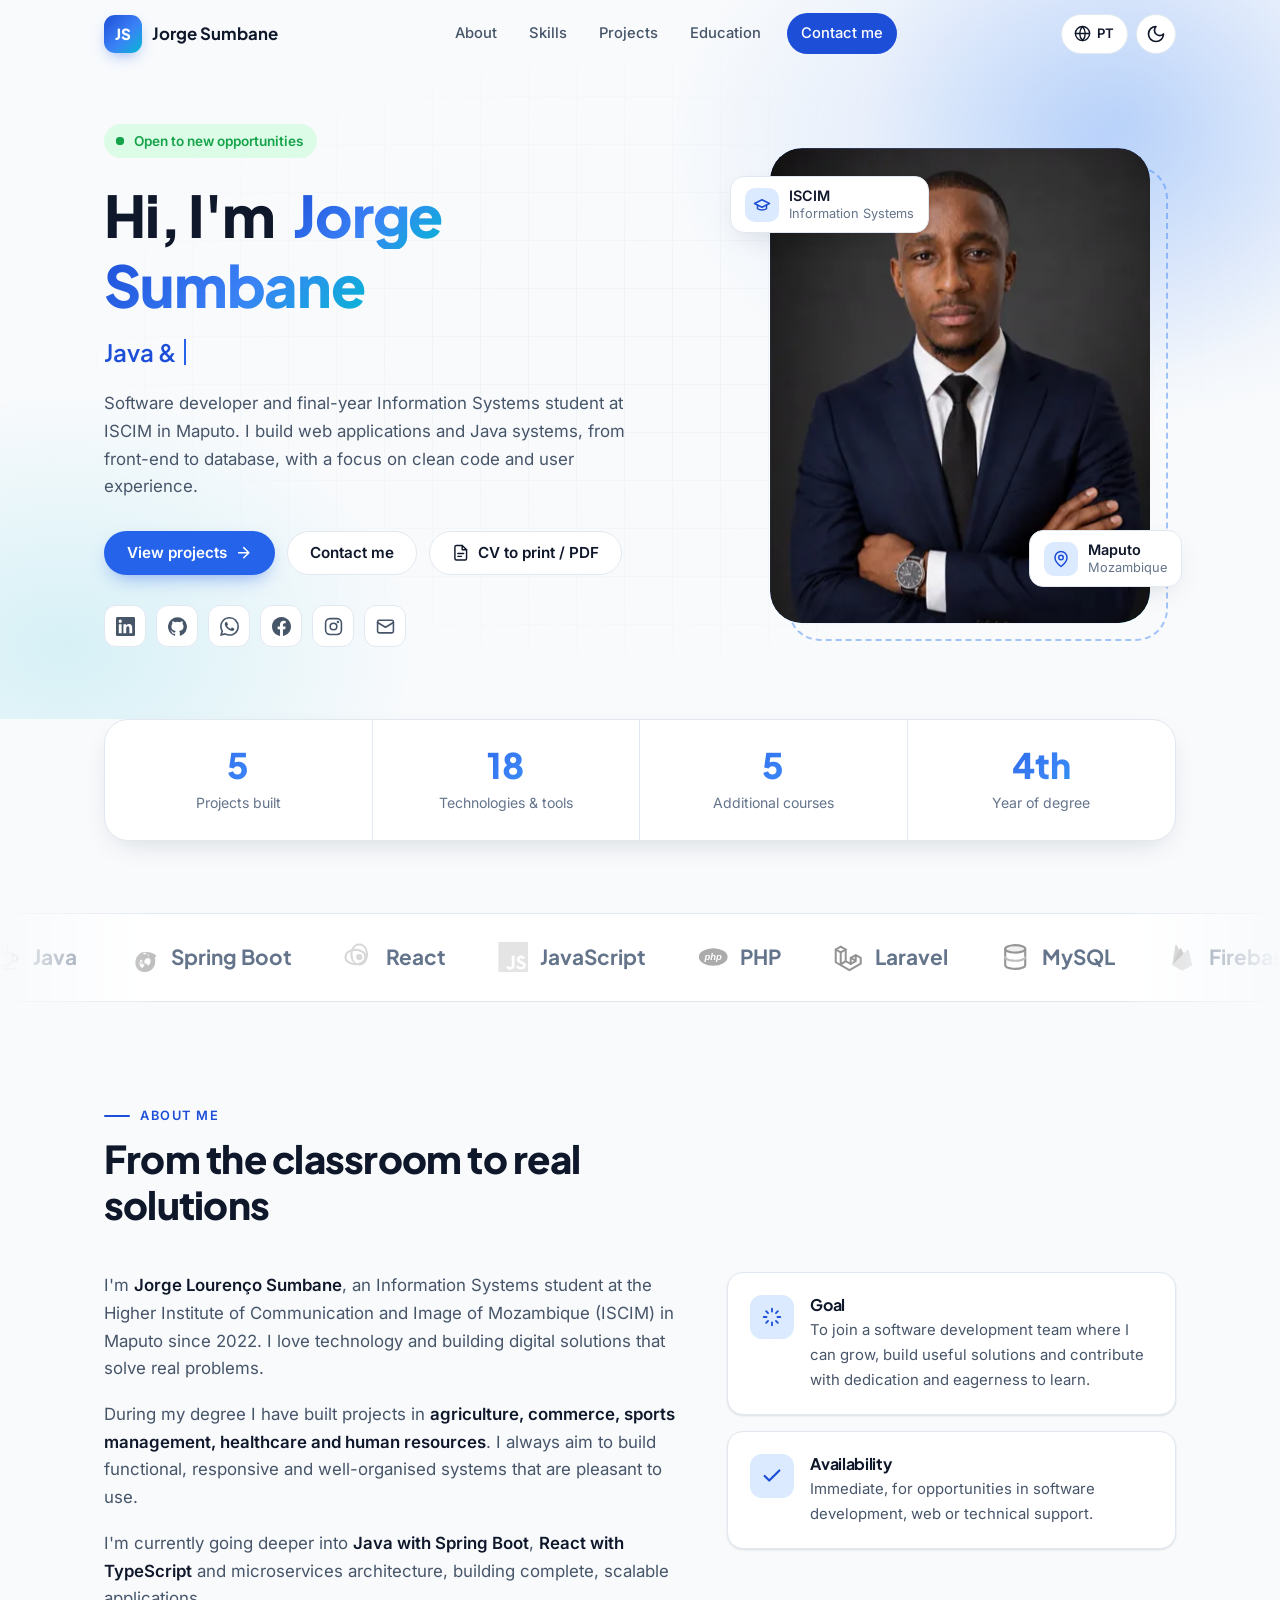
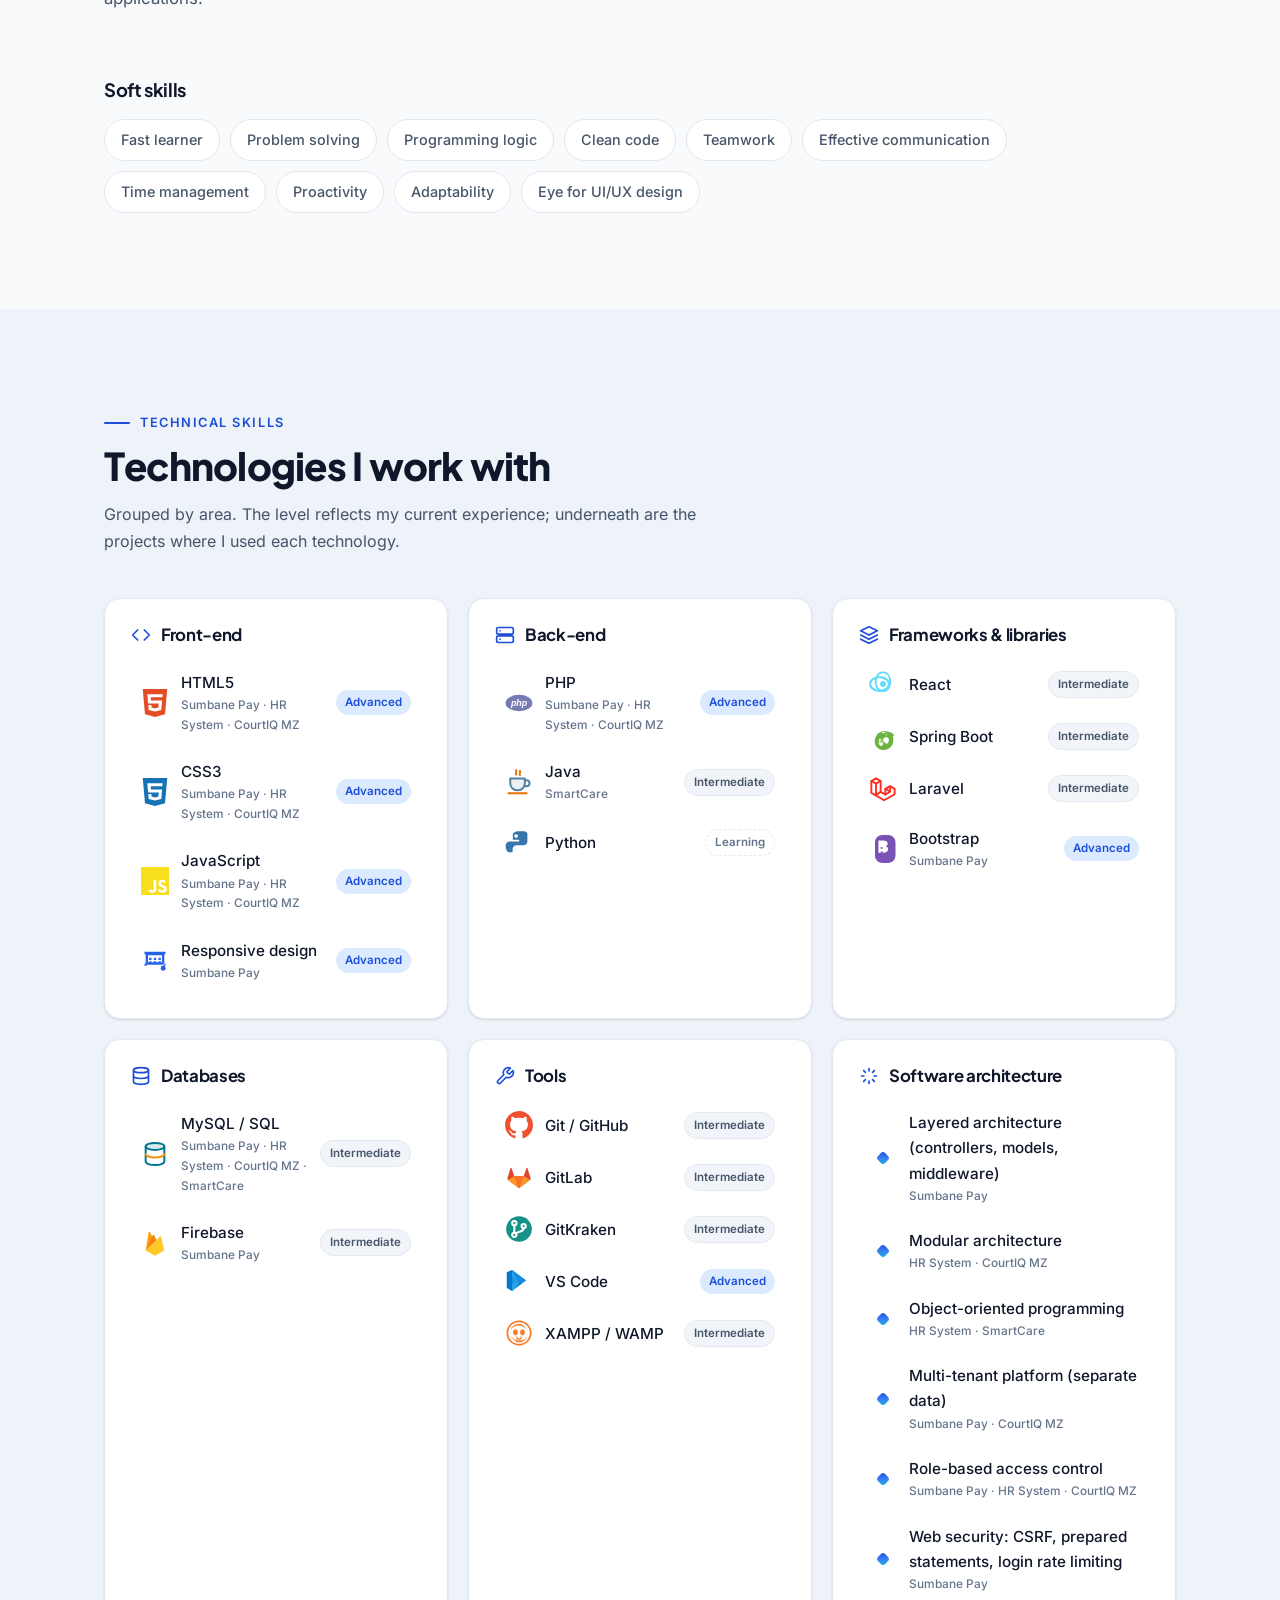
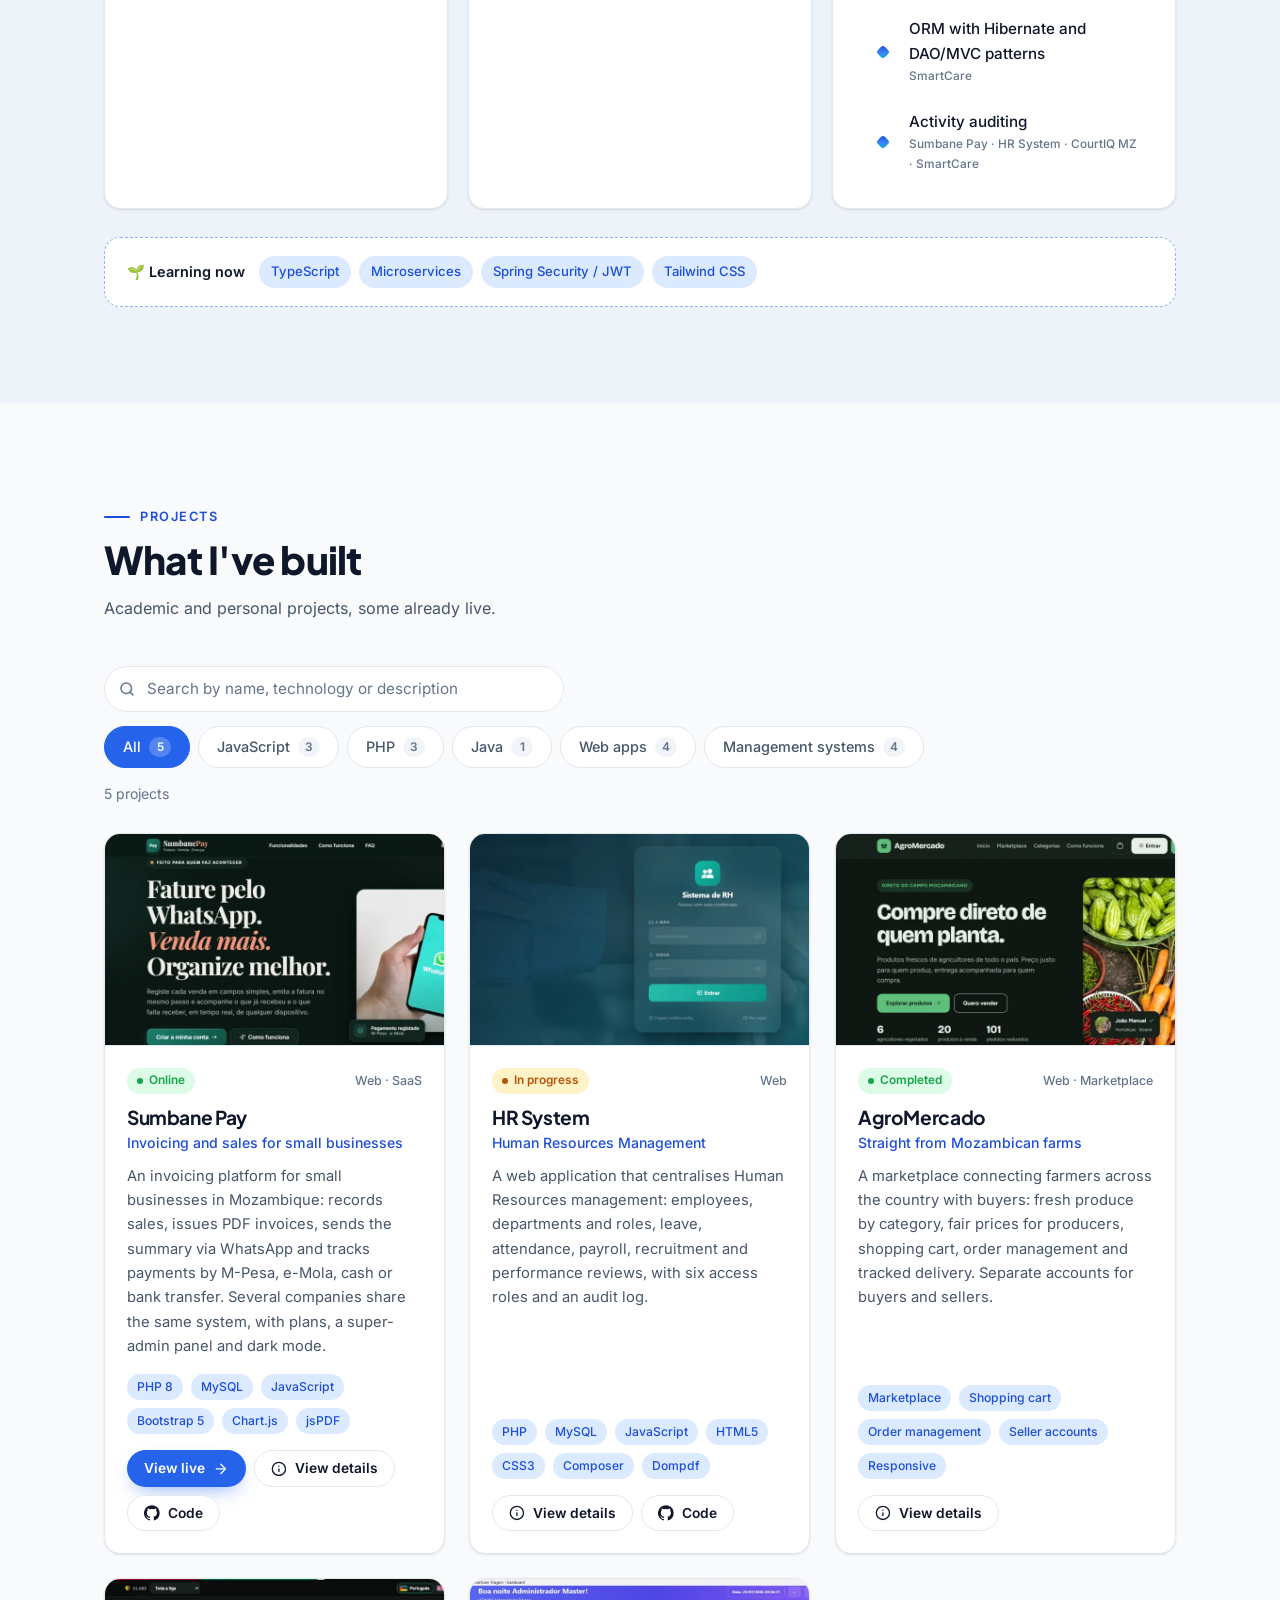
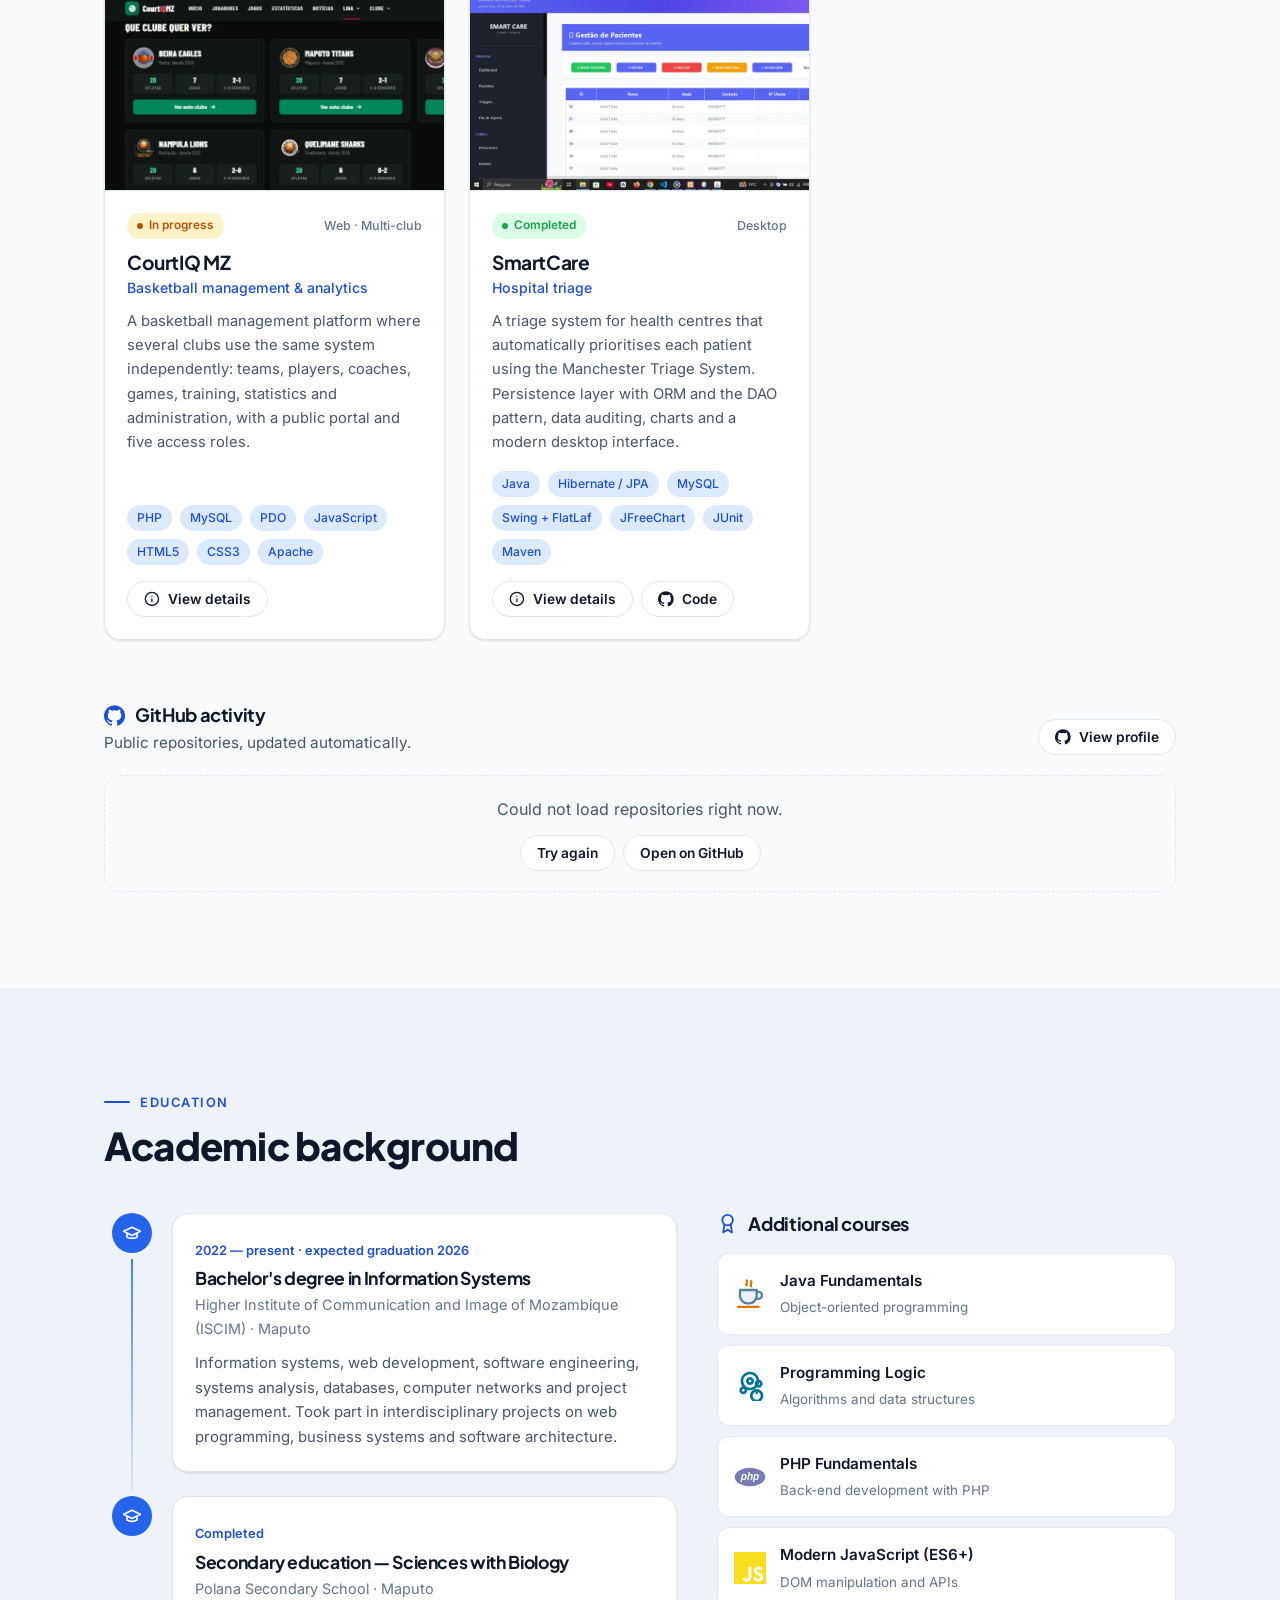
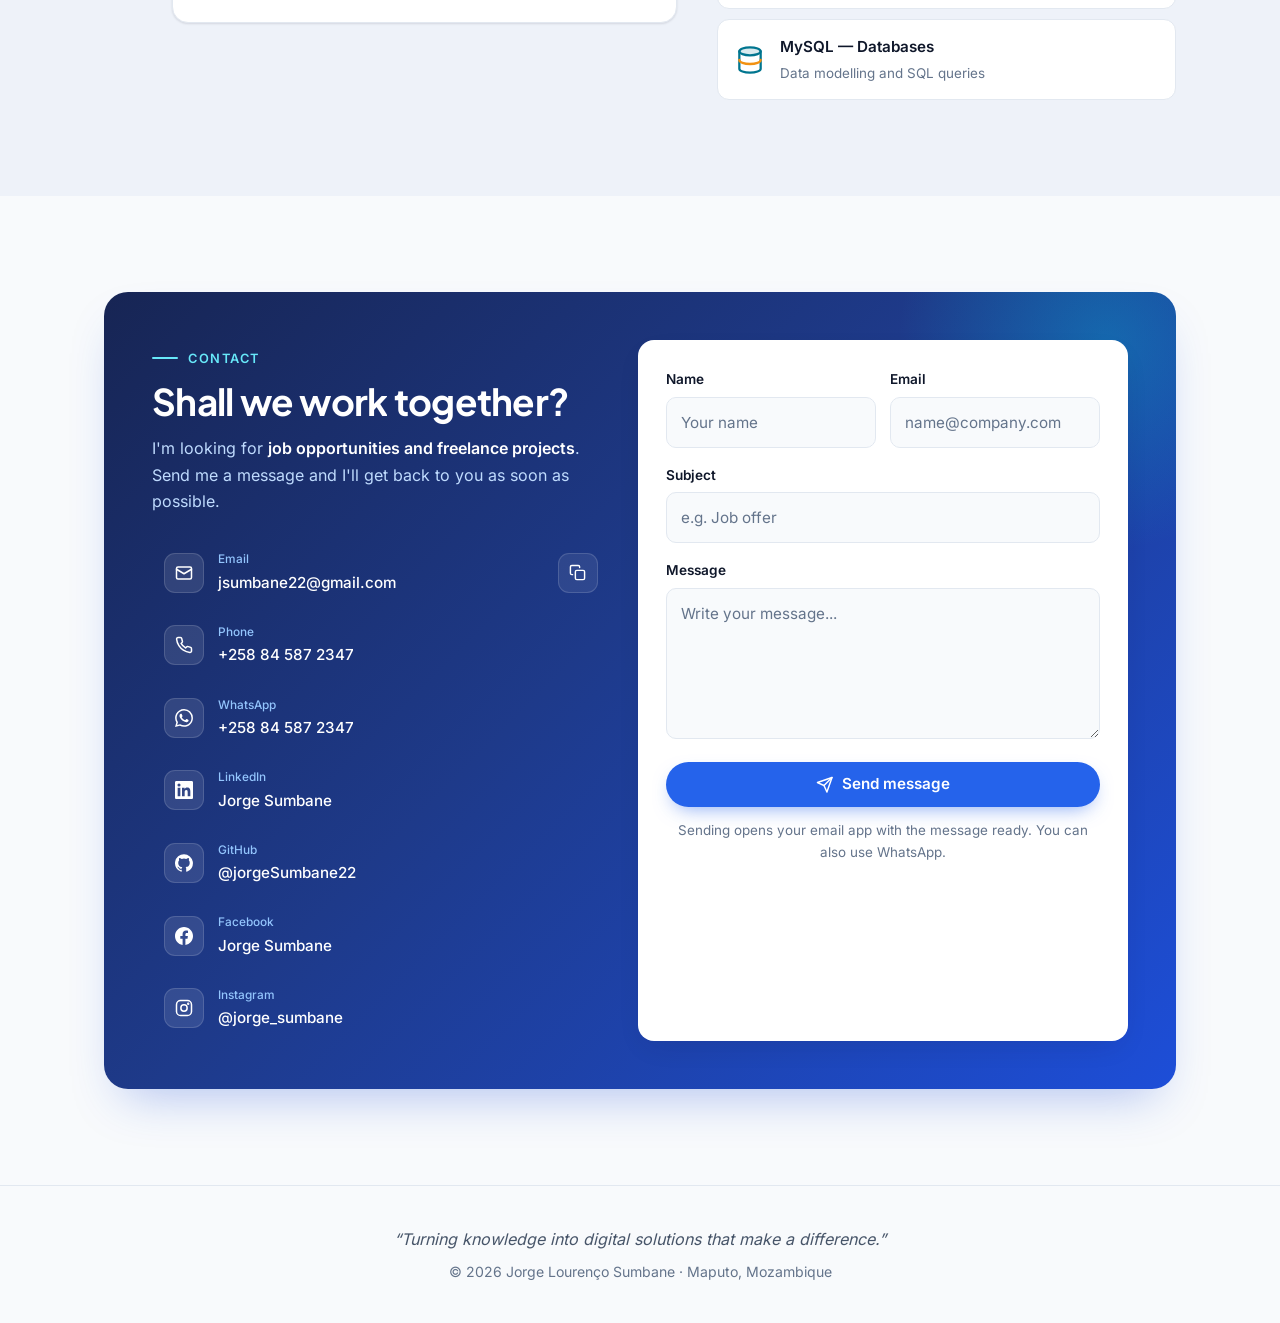
==== index.html @ ef964314 "Remove a indicação "versão anterior" do Sumbane Pay Co-Authored-By: Claude Opus 5.5 <noreply@anthrop" ====
<!DOCTYPE html>
<html lang="pt">
<head>
    <meta charset="UTF-8">
    <meta name="viewport" content="width=device-width, initial-scale=1.0">

    <!-- ===== SEO ===== -->
    <title>Jorge Sumbane | Desenvolvedor de Software · Portfólio</title>
    <meta name="description" content="Portfólio de Jorge Lourenço Sumbane, estudante de Informática de Sistemas no ISCIM (Maputo) e desenvolvedor de software. À procura de novas oportunidades profissionais.">
    <meta name="author" content="Jorge Lourenço Sumbane">
    <meta name="robots" content="index, follow">
    <meta name="theme-color" content="#1e3a8a">
    <link rel="canonical" href="https://jorgesumbane22.github.io/portfolio-Jorge-Sumbane/">
    <link rel="alternate" hreflang="pt" href="https://jorgesumbane22.github.io/portfolio-Jorge-Sumbane/">
    <link rel="alternate" hreflang="en" href="https://jorgesumbane22.github.io/portfolio-Jorge-Sumbane/?lang=en">
    <link rel="alternate" hreflang="x-default" href="https://jorgesumbane22.github.io/portfolio-Jorge-Sumbane/">

    <!-- ===== OPEN GRAPH / REDES SOCIAIS ===== -->
    <meta property="og:type" content="website">
    <meta property="og:locale" content="pt_MZ">
    <meta property="og:locale:alternate" content="en_GB">
    <meta property="og:url" content="https://jorgesumbane22.github.io/portfolio-Jorge-Sumbane/">
    <meta property="og:title" content="Jorge Sumbane | Desenvolvedor de Software">
    <meta property="og:description" content="Desenvolvedor de software e estudante de Informática de Sistemas no ISCIM. À procura de novas oportunidades em Moçambique.">
    <meta property="og:image" content="https://jorgesumbane22.github.io/portfolio-Jorge-Sumbane/assets/img/og-image.jpg">
    <meta name="twitter:card" content="summary_large_image">

    <!-- ===== FAVICON ===== -->
    <link rel="icon" type="image/svg+xml" href="favicon.svg">
    <link rel="apple-touch-icon" href="assets/img/apple-touch-icon.png">
    <link rel="manifest" href="site.webmanifest">

    <!-- ===== TEMA (aplicado antes de pintar a página, evita "flash") ===== -->
    <script>
        (function () {
            var d = document.documentElement, t = null, seen = true;
            try { t = localStorage.getItem('theme'); } catch (e) {}
            if (!t) t = window.matchMedia('(prefers-color-scheme: dark)').matches ? 'dark' : 'light';
            d.setAttribute('data-theme', t);
            d.classList.add('js');
            if (!window.matchMedia('(prefers-reduced-motion: reduce)').matches) {
                d.classList.add('motion');
                // ecrã de abertura só na primeira visita da sessão
                try { seen = sessionStorage.getItem('intro-seen') === '1'; } catch (e) {}
                // ...e só em computadores com ligação normal (no telemóvel o conteúdo aparece logo)
                var fine = window.matchMedia('(hover: hover) and (pointer: fine)').matches;
                var save = navigator.connection && navigator.connection.saveData;
                if (!seen && fine && !save) d.classList.add('first-visit');
            }
            // Segurança: se o JavaScript principal não carregar, o conteúdo
            // não pode ficar escondido à espera das animações.
            window.addEventListener('load', function () {
                setTimeout(function () {
                    if (!window.__portfolioReady) d.classList.remove('js', 'motion', 'first-visit');
                }, 1500);
            });
        })();
    </script>

    <!-- ===== FONTES (no próprio site, carregadas cedo) ===== -->
    <link rel="preload" href="assets/fonts/inter-latin.woff2" as="font" type="font/woff2" crossorigin>
    <link rel="preload" href="assets/fonts/plus-jakarta-sans-latin.woff2" as="font" type="font/woff2" crossorigin>

    <link rel="preload" as="image" href="assets/img/profile.webp" type="image/webp" imagesrcset="assets/img/profile-400.webp 400w, assets/img/profile.webp 640w" imagesizes="(max-width: 860px) 300px, 380px">
    <link rel="stylesheet" href="assets/css/style.css">

    <!-- ===== DADOS ESTRUTURADOS (Google) ===== -->
    <script type="application/ld+json">
    {
        "@context": "https://schema.org",
        "@type": "Person",
        "name": "Jorge Lourenço Sumbane",
        "jobTitle": "Desenvolvedor de Software",
        "url": "https://jorgesumbane22.github.io/portfolio-Jorge-Sumbane/",
        "image": "https://jorgesumbane22.github.io/portfolio-Jorge-Sumbane/assets/img/og-image.jpg",
        "email": "mailto:jsumbane22@gmail.com",
        "telephone": "+258845872347",
        "address": { "@type": "PostalAddress", "addressLocality": "Maputo", "addressCountry": "MZ" },
        "alumniOf": { "@type": "CollegeOrUniversity", "name": "Instituto Superior de Comunicação e Imagem de Moçambique (ISCIM)" },
        "knowsAbout": ["Java", "Spring Boot", "Hibernate", "React", "JavaScript", "PHP", "Laravel", "MySQL", "Firebase", "HTML", "CSS"],
        "sameAs": [
            "https://www.linkedin.com/in/jorge-sumbane-sumbane-174478320/",
            "https://github.com/jorgeSumbane22",
            "https://www.facebook.com/jorgelourencosumbane.sumbane",
            "https://www.instagram.com/jorge_sumbane/"
        ]
    }
    </script>
</head>
<body>

    <!-- ===== ÍCONES SVG (reutilizados com <use>) ===== -->
    <svg width="0" height="0" style="position:absolute" aria-hidden="true">
        <symbol id="i-mail" viewBox="0 0 24 24" fill="none" stroke="currentColor" stroke-width="2" stroke-linecap="round" stroke-linejoin="round"><rect x="2" y="4" width="20" height="16" rx="2"/><path d="m22 7-10 6L2 7"/></symbol>
        <symbol id="i-phone" viewBox="0 0 24 24" fill="none" stroke="currentColor" stroke-width="2" stroke-linecap="round" stroke-linejoin="round"><path d="M22 16.92v3a2 2 0 0 1-2.18 2 19.79 19.79 0 0 1-8.63-3.07 19.5 19.5 0 0 1-6-6 19.79 19.79 0 0 1-3.07-8.67A2 2 0 0 1 4.11 2h3a2 2 0 0 1 2 1.72c.13.96.36 1.9.7 2.81a2 2 0 0 1-.45 2.11L8.09 9.91a16 16 0 0 0 6 6l1.27-1.27a2 2 0 0 1 2.11-.45c.91.34 1.85.57 2.81.7A2 2 0 0 1 22 16.92z"/></symbol>
        <symbol id="i-pin" viewBox="0 0 24 24" fill="none" stroke="currentColor" stroke-width="2" stroke-linecap="round" stroke-linejoin="round"><path d="M20 10c0 6-8 12-8 12s-8-6-8-12a8 8 0 0 1 16 0Z"/><circle cx="12" cy="10" r="3"/></symbol>
        <symbol id="i-arrow" viewBox="0 0 24 24" fill="none" stroke="currentColor" stroke-width="2" stroke-linecap="round" stroke-linejoin="round"><path d="M5 12h14M12 5l7 7-7 7"/></symbol>
        <symbol id="i-up" viewBox="0 0 24 24" fill="none" stroke="currentColor" stroke-width="2.4" stroke-linecap="round" stroke-linejoin="round"><path d="M12 19V5M5 12l7-7 7 7"/></symbol>
        <symbol id="i-sun" viewBox="0 0 24 24" fill="none" stroke="currentColor" stroke-width="2" stroke-linecap="round" stroke-linejoin="round"><circle cx="12" cy="12" r="4"/><path d="M12 2v2M12 20v2M4.93 4.93l1.41 1.41M17.66 17.66l1.41 1.41M2 12h2M20 12h2M6.34 17.66l-1.41 1.41M19.07 4.93l-1.41 1.41"/></symbol>
        <symbol id="i-moon" viewBox="0 0 24 24" fill="none" stroke="currentColor" stroke-width="2" stroke-linecap="round" stroke-linejoin="round"><path d="M12 3a6 6 0 0 0 9 9 9 9 0 1 1-9-9Z"/></symbol>
        <symbol id="i-menu" viewBox="0 0 24 24" fill="none" stroke="currentColor" stroke-width="2" stroke-linecap="round"><path d="M4 7h16M4 12h16M4 17h16"/></symbol>
        <symbol id="i-close" viewBox="0 0 24 24" fill="none" stroke="currentColor" stroke-width="2" stroke-linecap="round"><path d="M18 6 6 18M6 6l12 12"/></symbol>
        <symbol id="i-send" viewBox="0 0 24 24" fill="none" stroke="currentColor" stroke-width="2" stroke-linecap="round" stroke-linejoin="round"><path d="m22 2-7 20-4-9-9-4Z"/><path d="M22 2 11 13"/></symbol>
        <symbol id="i-check" viewBox="0 0 24 24" fill="none" stroke="currentColor" stroke-width="2.4" stroke-linecap="round" stroke-linejoin="round"><path d="M20 6 9 17l-5-5"/></symbol>
        <symbol id="i-cap" viewBox="0 0 24 24" fill="none" stroke="currentColor" stroke-width="2" stroke-linecap="round" stroke-linejoin="round"><path d="M22 10 12 5 2 10l10 5 10-5Z"/><path d="M6 12v5c3 2 9 2 12 0v-5"/></symbol>
        <symbol id="i-award" viewBox="0 0 24 24" fill="none" stroke="currentColor" stroke-width="2" stroke-linecap="round" stroke-linejoin="round"><circle cx="12" cy="8" r="6"/><path d="M15.48 12.89 17 22l-5-3-5 3 1.52-9.11"/></symbol>
        <symbol id="i-code" viewBox="0 0 24 24" fill="none" stroke="currentColor" stroke-width="2" stroke-linecap="round" stroke-linejoin="round"><path d="m16 18 6-6-6-6M8 6l-6 6 6 6"/></symbol>
        <symbol id="i-server" viewBox="0 0 24 24" fill="none" stroke="currentColor" stroke-width="2" stroke-linecap="round" stroke-linejoin="round"><rect x="2" y="3" width="20" height="8" rx="2"/><rect x="2" y="13" width="20" height="8" rx="2"/><path d="M6 7h.01M6 17h.01"/></symbol>
        <symbol id="i-db" viewBox="0 0 24 24" fill="none" stroke="currentColor" stroke-width="2" stroke-linecap="round" stroke-linejoin="round"><ellipse cx="12" cy="5" rx="9" ry="3"/><path d="M3 5v14c0 1.66 4 3 9 3s9-1.34 9-3V5"/><path d="M3 12c0 1.66 4 3 9 3s9-1.34 9-3"/></symbol>
        <symbol id="i-tool" viewBox="0 0 24 24" fill="none" stroke="currentColor" stroke-width="2" stroke-linecap="round" stroke-linejoin="round"><path d="M14.7 6.3a1 1 0 0 0 0 1.4l1.6 1.6a1 1 0 0 0 1.4 0l3.77-3.77a6 6 0 0 1-7.94 7.94l-6.91 6.91a2.12 2.12 0 0 1-3-3l6.91-6.91a6 6 0 0 1 7.94-7.94l-3.76 3.76z"/></symbol>
        <symbol id="i-spark" viewBox="0 0 24 24" fill="none" stroke="currentColor" stroke-width="2" stroke-linecap="round" stroke-linejoin="round"><path d="M12 3v3M12 18v3M3 12h3M18 12h3M5.6 5.6l2.1 2.1M16.3 16.3l2.1 2.1M5.6 18.4l2.1-2.1M16.3 7.7l2.1-2.1"/></symbol>
        <symbol id="i-github" viewBox="0 0 24 24" fill="currentColor"><path d="M12 .3a12 12 0 0 0-3.8 23.38c.6.12.83-.26.83-.57L9 21.07c-3.34.72-4.04-1.61-4.04-1.61-.55-1.39-1.34-1.76-1.34-1.76-1.08-.74.09-.73.09-.73 1.2.09 1.83 1.24 1.83 1.24 1.07 1.83 2.81 1.3 3.5 1 .1-.78.42-1.31.76-1.61-2.67-.3-5.47-1.33-5.47-5.93 0-1.31.47-2.38 1.24-3.22-.14-.3-.54-1.52.1-3.18 0 0 1-.32 3.3 1.23a11.5 11.5 0 0 1 6 0c2.28-1.55 3.29-1.23 3.29-1.23.64 1.66.24 2.88.12 3.18a4.65 4.65 0 0 1 1.23 3.22c0 4.61-2.8 5.63-5.48 5.92.42.36.81 1.1.81 2.22l-.01 3.29c0 .31.2.69.82.57A12 12 0 0 0 12 .3"/></symbol>
        <symbol id="i-linkedin" viewBox="0 0 24 24" fill="currentColor"><path d="M20.45 20.45h-3.56v-5.57c0-1.33-.02-3.04-1.85-3.04-1.85 0-2.14 1.45-2.14 2.94v5.67H9.35V9h3.41v1.56h.05c.48-.9 1.64-1.85 3.37-1.85 3.6 0 4.27 2.37 4.27 5.46v6.28zM5.34 7.43a2.06 2.06 0 1 1 0-4.13 2.06 2.06 0 0 1 0 4.13zm1.78 13.02H3.56V9h3.56v11.45zM22.23 0H1.77C.79 0 0 .77 0 1.73v20.54C0 23.23.79 24 1.77 24h20.45c.98 0 1.78-.77 1.78-1.73V1.73C24 .77 23.2 0 22.22 0z"/></symbol>
        <symbol id="i-info" viewBox="0 0 24 24" fill="none" stroke="currentColor" stroke-width="2" stroke-linecap="round" stroke-linejoin="round"><circle cx="12" cy="12" r="10"/><path d="M12 16v-4M12 8h.01"/></symbol>
        <symbol id="i-globe" viewBox="0 0 24 24" fill="none" stroke="currentColor" stroke-width="2" stroke-linecap="round" stroke-linejoin="round"><circle cx="12" cy="12" r="10"/><path d="M2 12h20M12 2a15.3 15.3 0 0 1 4 10 15.3 15.3 0 0 1-4 10 15.3 15.3 0 0 1-4-10 15.3 15.3 0 0 1 4-10z"/></symbol>
        <symbol id="i-star" viewBox="0 0 24 24" fill="none" stroke="currentColor" stroke-width="2" stroke-linecap="round" stroke-linejoin="round"><path d="m12 2 3.09 6.26L22 9.27l-5 4.87 1.18 6.88L12 17.77l-6.18 3.25L7 14.14 2 9.27l6.91-1.01L12 2z"/></symbol>
        <symbol id="i-clock" viewBox="0 0 24 24" fill="none" stroke="currentColor" stroke-width="2" stroke-linecap="round" stroke-linejoin="round"><circle cx="12" cy="12" r="10"/><path d="M12 6v6l4 2"/></symbol>
        <symbol id="i-repo" viewBox="0 0 24 24" fill="none" stroke="currentColor" stroke-width="2" stroke-linecap="round" stroke-linejoin="round"><path d="M4 19.5A2.5 2.5 0 0 1 6.5 17H20V3H6.5A2.5 2.5 0 0 0 4 5.5z"/><path d="M4 19.5V21h16"/></symbol>
        <symbol id="i-search" viewBox="0 0 24 24" fill="none" stroke="currentColor" stroke-width="2" stroke-linecap="round" stroke-linejoin="round"><circle cx="11" cy="11" r="7"/><path d="m20 20-3.5-3.5"/></symbol>
        <symbol id="i-copy" viewBox="0 0 24 24" fill="none" stroke="currentColor" stroke-width="2" stroke-linecap="round" stroke-linejoin="round"><rect x="9" y="9" width="13" height="13" rx="2"/><path d="M5 15H4a2 2 0 0 1-2-2V4a2 2 0 0 1 2-2h9a2 2 0 0 1 2 2v1"/></symbol>
        <symbol id="i-file" viewBox="0 0 24 24" fill="none" stroke="currentColor" stroke-width="2" stroke-linecap="round" stroke-linejoin="round"><path d="M14 2H6a2 2 0 0 0-2 2v16a2 2 0 0 0 2 2h12a2 2 0 0 0 2-2V8z"/><path d="M14 2v6h6M8 13h8M8 17h5"/></symbol>
        <symbol id="i-layers" viewBox="0 0 24 24" fill="none" stroke="currentColor" stroke-width="2" stroke-linecap="round" stroke-linejoin="round"><path d="m12 2 10 5-10 5L2 7z"/><path d="m2 17 10 5 10-5M2 12l10 5 10-5"/></symbol>
        <symbol id="i-download" viewBox="0 0 24 24" fill="none" stroke="currentColor" stroke-width="2" stroke-linecap="round" stroke-linejoin="round"><path d="M21 15v4a2 2 0 0 1-2 2H5a2 2 0 0 1-2-2v-4"/><path d="m7 10 5 5 5-5M12 15V3"/></symbol>
        <symbol id="i-facebook" viewBox="0 0 24 24" fill="currentColor"><path d="M24 12.07C24 5.41 18.63 0 12 0S0 5.4 0 12.07C0 18.1 4.39 23.1 10.13 24v-8.44H7.08v-3.49h3.04V9.41c0-3.02 1.8-4.7 4.54-4.7 1.31 0 2.68.24 2.68.24v2.97h-1.5c-1.5 0-1.96.93-1.96 1.89v2.26h3.32l-.53 3.5h-2.8V24C19.62 23.1 24 18.1 24 12.07"/></symbol>
        <symbol id="i-instagram" viewBox="0 0 24 24" fill="none" stroke="currentColor" stroke-width="2" stroke-linecap="round" stroke-linejoin="round"><rect x="2" y="2" width="20" height="20" rx="5.5"/><circle cx="12" cy="12" r="4.2"/><circle cx="17.6" cy="6.4" r=".6" fill="currentColor"/></symbol>
        <symbol id="i-whatsapp" viewBox="0 0 24 24" fill="currentColor"><path d="M17.47 14.38c-.3-.15-1.76-.87-2.03-.97-.27-.1-.47-.15-.67.15-.2.3-.77.97-.94 1.16-.17.2-.35.22-.64.08-.3-.15-1.26-.46-2.39-1.48-.88-.79-1.48-1.76-1.65-2.06-.17-.3-.02-.46.13-.6.13-.14.3-.35.45-.52.15-.18.2-.3.3-.5.1-.2.05-.37-.03-.52-.07-.15-.67-1.61-.91-2.2-.24-.58-.49-.5-.67-.51h-.57c-.2 0-.52.07-.8.37-.27.3-1.04 1.02-1.04 2.48s1.07 2.88 1.21 3.07c.15.2 2.1 3.2 5.08 4.49.71.31 1.26.49 1.7.63.71.22 1.36.19 1.87.12.57-.09 1.76-.72 2-1.42.25-.69.25-1.29.18-1.41-.08-.13-.28-.2-.57-.35m-5.42 7.4a9.87 9.87 0 0 1-5.03-1.38l-.36-.21-3.74.98 1-3.65-.24-.37a9.86 9.86 0 0 1-1.51-5.26c0-5.45 4.44-9.88 9.89-9.88 2.64 0 5.12 1.03 6.99 2.9a9.83 9.83 0 0 1 2.89 6.99c0 5.45-4.44 9.88-9.89 9.88m8.41-18.3A11.82 11.82 0 0 0 12.05 0C5.5 0 .16 5.34.16 11.89c0 2.1.55 4.14 1.59 5.95L.06 24l6.3-1.65a11.88 11.88 0 0 0 5.68 1.45h.01c6.55 0 11.89-5.34 11.89-11.89a11.82 11.82 0 0 0-3.48-8.41z"/></symbol>
    </svg>

    <!-- ===== ECRÃ DE ABERTURA (só com animações ativas, 1.ª visita) ===== -->
    <div class="preloader" id="preloader" aria-hidden="true">
        <div class="pl-inner">
            <span class="pl-logo">JS</span>
            <span class="pl-name">Jorge Sumbane</span>
            <span class="pl-bar"><span></span></span>
            <span class="pl-count" id="plCount">0</span>
        </div>
    </div>

    <a class="skip-link" href="#conteudo">Saltar para o conteúdo</a>

    <!-- ===== CABEÇALHO ===== -->
    <header class="header" id="header">
        <div class="container header-inner">
            <a href="#inicio" class="brand" aria-label="Início">
                <span class="brand-mark">JS</span>
                <span class="brand-name">Jorge Sumbane</span>
            </a>

            <nav class="nav" id="nav" aria-label="Navegação principal">
                <a href="#sobre" class="nav-link">Sobre</a>
                <a href="#competencias" class="nav-link">Competências</a>
                <a href="#projetos" class="nav-link">Projetos</a>
                <a href="#formacao" class="nav-link">Formação</a>
                <a href="#contacto" class="nav-link nav-cta">Contactar</a>
            </nav>

            <div class="header-actions">
                <button class="lang-btn" id="langToggle" type="button" aria-label="Mudar para inglês" title="English / Português">
                    <svg class="icon"><use href="#i-globe"/></svg>
                    <span id="langLabel">EN</span>
                </button>
                <button class="icon-btn" id="themeToggle" type="button" aria-label="Alternar tema claro/escuro">
                    <svg class="icon icon-moon"><use href="#i-moon"/></svg>
                    <svg class="icon icon-sun"><use href="#i-sun"/></svg>
                </button>
                <button class="icon-btn menu-btn" id="menuBtn" type="button" aria-label="Abrir menu" aria-expanded="false" aria-controls="nav">
                    <svg class="icon icon-open"><use href="#i-menu"/></svg>
                    <svg class="icon icon-close"><use href="#i-close"/></svg>
                </button>
            </div>
        </div>
    </header>

    <main id="conteudo">

        <!-- ===== HERO ===== -->
        <section class="hero" id="inicio">
            <div class="hero-bg" aria-hidden="true"></div>
            <div class="container hero-inner">
                <div class="hero-text">
                    <p class="status-pill">
                        <span class="status-dot"></span>
                        Aberto a novas oportunidades
                    </p>

                    <h1 class="hero-title">
                        <span class="w"><span style="--i:0">Olá,</span></span>
                        <span class="w"><span style="--i:1">sou</span></span>
                        <span class="w"><span style="--i:2">o</span></span>
                        <span class="w"><span class="gradient-text" style="--i:3">Jorge</span></span>
                        <span class="w"><span class="gradient-text" style="--i:4">Sumbane</span></span>
                    </h1>

                    <p class="hero-role" aria-live="polite">
                        <span class="role-text" id="roleText">Desenvolvedor de Software</span><span class="caret" aria-hidden="true"></span>
                    </p>

                    <p class="hero-lead">
                        Desenvolvedor de software e estudante finalista de Informática de Sistemas no ISCIM, em Maputo.
                        Crio aplicações web e sistemas em Java, do front-end à base de dados,
                        com atenção à organização do código e à experiência do utilizador.
                    </p>

                    <div class="hero-actions">
                        <a href="#projetos" class="btn btn-primary">
                            Ver projetos
                            <svg class="icon"><use href="#i-arrow"/></svg>
                        </a>
                        <a href="#contacto" class="btn btn-ghost">Contactar</a>
                        <a href="cv.html" class="btn btn-ghost" id="cvLink" title="Abre o CV numa página pronta para imprimir ou guardar como PDF">
                            <svg class="icon"><use href="#i-file"/></svg>
                            <span id="cvLabel">CV para imprimir / PDF</span>
                        </a>
                    </div>

                    <ul class="hero-social" aria-label="Redes sociais">
                        <li><a href="https://www.linkedin.com/in/jorge-sumbane-sumbane-174478320/" target="_blank" rel="noopener noreferrer" aria-label="LinkedIn"><svg class="icon"><use href="#i-linkedin"/></svg></a></li>
                        <li><a href="https://github.com/jorgeSumbane22" target="_blank" rel="noopener noreferrer" aria-label="GitHub"><svg class="icon"><use href="#i-github"/></svg></a></li>
                        <li><a href="https://wa.me/258845872347" target="_blank" rel="noopener noreferrer" aria-label="WhatsApp"><svg class="icon"><use href="#i-whatsapp"/></svg></a></li>
                        <li><a href="https://www.facebook.com/jorgelourencosumbane.sumbane" target="_blank" rel="noopener noreferrer" aria-label="Facebook"><svg class="icon"><use href="#i-facebook"/></svg></a></li>
                        <li><a href="https://www.instagram.com/jorge_sumbane/" target="_blank" rel="noopener noreferrer" aria-label="Instagram"><svg class="icon"><use href="#i-instagram"/></svg></a></li>
                        <li><a href="mailto:jsumbane22@gmail.com" aria-label="Email"><svg class="icon"><use href="#i-mail"/></svg></a></li>
                    </ul>
                </div>

                <div class="hero-photo">
                    <div class="photo-frame">
                        <picture>
                            <source srcset="assets/img/profile-400.webp 400w, assets/img/profile.webp 640w" sizes="(max-width: 860px) 300px, 380px" type="image/webp">
                            <img src="assets/img/profile.png" alt="Fotografia de Jorge Lourenço Sumbane" width="640" height="960" fetchpriority="high">
                        </picture>
                    </div>
                    <div class="floating-card fc-top">
                        <svg class="icon"><use href="#i-cap"/></svg>
                        <div><strong>ISCIM</strong><span>Informática de Sistemas</span></div>
                    </div>
                    <div class="floating-card fc-bottom">
                        <svg class="icon"><use href="#i-pin"/></svg>
                        <div><strong>Maputo</strong><span>Moçambique</span></div>
                    </div>
                </div>
            </div>
        </section>

        <!-- ===== NÚMEROS ===== -->
        <section class="stats" aria-label="Resumo">
            <div class="container">
                <div class="stats-grid">
                    <div class="stat reveal">
                        <span class="stat-number" data-count="5">5</span>
                        <span class="stat-label">Projetos desenvolvidos</span>
                    </div>
                    <div class="stat reveal">
                        <span class="stat-number" data-count="18">18</span>
                        <span class="stat-label">Tecnologias e ferramentas</span>
                    </div>
                    <div class="stat reveal">
                        <span class="stat-number" data-count="5">5</span>
                        <span class="stat-label">Cursos complementares</span>
                    </div>
                    <div class="stat reveal">
                        <span class="stat-number">4.º</span>
                        <span class="stat-label">Ano de licenciatura</span>
                    </div>
                </div>
            </div>
        </section>

        <!-- ===== FAIXA DE TECNOLOGIAS EM MOVIMENTO ===== -->
        <div class="marquee" aria-label="Tecnologias que uso">
            <div class="marquee-track" id="marqueeTrack">
                <ul class="marquee-group">
                    <li><img src="assets/img/icons/java.svg" alt="" width="28" height="28">Java</li>
                    <li><img src="assets/img/icons/spring.svg" alt="" width="28" height="28">Spring Boot</li>
                    <li><img src="assets/img/icons/react.svg" alt="" width="28" height="28">React</li>
                    <li><img src="assets/img/icons/js.svg" alt="" width="28" height="28">JavaScript</li>
                    <li><img src="assets/img/icons/php.svg" alt="" width="28" height="28">PHP</li>
                    <li><img src="assets/img/icons/laravel.svg" alt="" width="28" height="28">Laravel</li>
                    <li><img src="assets/img/icons/mysql.svg" alt="" width="28" height="28">MySQL</li>
                    <li><img src="assets/img/icons/firebase.svg" alt="" width="28" height="28">Firebase</li>
                    <li><img src="assets/img/icons/html.svg" alt="" width="28" height="28">HTML5</li>
                    <li><img src="assets/img/icons/css.svg" alt="" width="28" height="28">CSS3</li>
                    <li><img src="assets/img/icons/bootstrap.svg" alt="" width="28" height="28">Bootstrap</li>
                    <li><img src="assets/img/icons/python.svg" alt="" width="28" height="28">Python</li>
                    <li><img src="assets/img/icons/git.svg" alt="" width="28" height="28">Git</li>
                    <li><img src="assets/img/icons/gitlab.svg" alt="" width="28" height="28">GitLab</li>
                    <li><img src="assets/img/icons/gitkraken.svg" alt="" width="28" height="28">GitKraken</li>
                </ul>
            </div>
        </div>

        <!-- ===== SOBRE ===== -->
        <section class="section" id="sobre">
            <div class="container">
                <header class="section-head reveal">
                    <span class="eyebrow">Sobre mim</span>
                    <h2 class="section-title">Da sala de aula para soluções reais</h2>
                </header>

                <div class="about-grid">
                    <div class="about-text reveal">
                        <p>
                            Sou o <strong>Jorge Lourenço Sumbane</strong>, estudante de Informática de Sistemas no
                            Instituto Superior de Comunicação e Imagem de Moçambique (ISCIM), em Maputo, desde 2022.
                            Gosto de tecnologia e de criar soluções digitais que resolvem problemas concretos.
                        </p>
                        <p>
                            Ao longo do curso desenvolvi projetos nas áreas de <strong>agricultura, comércio, gestão desportiva,
                            saúde e recursos humanos</strong>. Procuro sempre construir sistemas funcionais, responsivos e
                            bem organizados, com boa experiência para quem os usa.
                        </p>
                        <p>
                            Neste momento estou a aprofundar <strong>Java com Spring Boot</strong>, <strong>React com TypeScript</strong>
                            e arquitetura de microsserviços, construindo aplicações completas e escaláveis.
                        </p>
                    </div>

                    <aside class="about-cards">
                        <div class="info-card reveal">
                            <span class="info-icon"><svg class="icon"><use href="#i-spark"/></svg></span>
                            <div>
                                <h3>Objetivo</h3>
                                <p>Integrar uma equipa de desenvolvimento de software onde possa crescer, criar soluções úteis e contribuir com dedicação e vontade de aprender.</p>
                            </div>
                        </div>
                        <div class="info-card reveal">
                            <span class="info-icon"><svg class="icon"><use href="#i-check"/></svg></span>
                            <div>
                                <h3>Disponibilidade</h3>
                                <p>Imediata para oportunidades em desenvolvimento de software, web ou suporte técnico.</p>
                            </div>
                        </div>
                    </aside>
                </div>

                <h3 class="sub-title reveal">Competências pessoais</h3>
                <ul class="soft-list reveal">
                    <li>Aprendizagem rápida</li>
                    <li>Resolução de problemas</li>
                    <li>Lógica de programação</li>
                    <li>Código organizado</li>
                    <li>Trabalho em equipa</li>
                    <li>Comunicação eficaz</li>
                    <li>Gestão de tempo</li>
                    <li>Proatividade</li>
                    <li>Adaptabilidade</li>
                    <li>Atenção ao design UI/UX</li>
                </ul>
            </div>
        </section>

        <!-- ===== COMPETÊNCIAS ===== -->
        <section class="section section-alt" id="competencias">
            <div class="container">
                <header class="section-head reveal">
                    <span class="eyebrow">Competências técnicas</span>
                    <h2 class="section-title">Tecnologias com que trabalho</h2>
                    <p class="section-lead">Organizadas por área. O nível indica a minha experiência atual e, por baixo, os projetos onde usei cada tecnologia.</p>
                </header>

                <div class="skills-grid">
                    <div class="skill-group reveal">
                        <h3 class="skill-group-title"><svg class="icon"><use href="#i-code"/></svg> Front-end</h3>
                        <ul class="skill-list">
                            <li><img src="assets/img/icons/html.svg" alt="" width="28" height="28"><span>HTML5<small class="skill-used">Sumbane Pay · Sistema de RH · CourtIQ MZ</small></span><em class="lvl lvl-3">Avançado</em></li>
                            <li><img src="assets/img/icons/css.svg" alt="" width="28" height="28"><span>CSS3<small class="skill-used">Sumbane Pay · Sistema de RH · CourtIQ MZ</small></span><em class="lvl lvl-3">Avançado</em></li>
                            <li><img src="assets/img/icons/js.svg" alt="" width="28" height="28"><span>JavaScript<small class="skill-used">Sumbane Pay · Sistema de RH · CourtIQ MZ</small></span><em class="lvl lvl-3">Avançado</em></li>
                            <li><img src="assets/img/icons/responsive.svg" alt="" width="28" height="28"><span>Design responsivo<small class="skill-used">Sumbane Pay</small></span><em class="lvl lvl-3">Avançado</em></li>
                        </ul>
                    </div>

                    <div class="skill-group reveal">
                        <h3 class="skill-group-title"><svg class="icon"><use href="#i-server"/></svg> Back-end</h3>
                        <ul class="skill-list">
                            <li><img src="assets/img/icons/php.svg" alt="" width="28" height="28"><span>PHP<small class="skill-used">Sumbane Pay · Sistema de RH · CourtIQ MZ</small></span><em class="lvl lvl-3">Avançado</em></li>
                            <li><img src="assets/img/icons/java.svg" alt="" width="28" height="28"><span>Java<small class="skill-used">SmartCare</small></span><em class="lvl lvl-2">Intermédio</em></li>
                            <li><img src="assets/img/icons/python.svg" alt="" width="28" height="28"><span>Python</span><em class="lvl lvl-1">Em evolução</em></li>
                        </ul>
                    </div>

                    <div class="skill-group reveal">
                        <h3 class="skill-group-title"><svg class="icon"><use href="#i-layers"/></svg> Frameworks e bibliotecas</h3>
                        <ul class="skill-list">
                            <li><img src="assets/img/icons/react.svg" alt="" width="28" height="28"><span>React</span><em class="lvl lvl-2">Intermédio</em></li>
                            <li><img src="assets/img/icons/spring.svg" alt="" width="28" height="28"><span>Spring Boot</span><em class="lvl lvl-2">Intermédio</em></li>
                            <li><img src="assets/img/icons/laravel.svg" alt="" width="28" height="28"><span>Laravel</span><em class="lvl lvl-2">Intermédio</em></li>
                            <li><img src="assets/img/icons/bootstrap.svg" alt="" width="28" height="28"><span>Bootstrap<small class="skill-used">Sumbane Pay</small></span><em class="lvl lvl-3">Avançado</em></li>
                        </ul>
                    </div>

                    <div class="skill-group reveal">
                        <h3 class="skill-group-title"><svg class="icon"><use href="#i-db"/></svg> Bases de dados</h3>
                        <ul class="skill-list">
                            <li><img src="assets/img/icons/mysql.svg" alt="" width="28" height="28"><span>MySQL / SQL<small class="skill-used">Sumbane Pay · Sistema de RH · CourtIQ MZ · SmartCare</small></span><em class="lvl lvl-2">Intermédio</em></li>
                            <li><img src="assets/img/icons/firebase.svg" alt="" width="28" height="28"><span>Firebase<small class="skill-used">Sumbane Pay</small></span><em class="lvl lvl-2">Intermédio</em></li>
                        </ul>
                    </div>

                    <div class="skill-group reveal">
                        <h3 class="skill-group-title"><svg class="icon"><use href="#i-tool"/></svg> Ferramentas</h3>
                        <ul class="skill-list">
                            <li><img src="assets/img/icons/git.svg" alt="" width="28" height="28"><span>Git / GitHub</span><em class="lvl lvl-2">Intermédio</em></li>
                            <li><img src="assets/img/icons/gitlab.svg" alt="" width="28" height="28"><span>GitLab</span><em class="lvl lvl-2">Intermédio</em></li>
                            <li><img src="assets/img/icons/gitkraken.svg" alt="" width="28" height="28"><span>GitKraken</span><em class="lvl lvl-2">Intermédio</em></li>
                            <li><img src="assets/img/icons/vscode.svg" alt="" width="28" height="28"><span>VS Code</span><em class="lvl lvl-3">Avançado</em></li>
                            <li><img src="assets/img/icons/xampp.svg" alt="" width="28" height="28"><span>XAMPP / WAMP</span><em class="lvl lvl-2">Intermédio</em></li>
                        </ul>
                    </div>

                    <div class="skill-group reveal">
                        <h3 class="skill-group-title"><svg class="icon"><use href="#i-spark"/></svg> Arquitetura de software</h3>
                        <ul class="skill-list skill-list-plain">
                            <li><span class="skill-dot" aria-hidden="true"></span><span>Arquitetura em camadas (controladores, modelos, middleware)<small class="skill-used">Sumbane Pay</small></span></li>
                            <li><span class="skill-dot" aria-hidden="true"></span><span>Arquitetura modular<small class="skill-used">Sistema de RH · CourtIQ MZ</small></span></li>
                            <li><span class="skill-dot" aria-hidden="true"></span><span>Programação orientada a objetos<small class="skill-used">Sistema de RH · SmartCare</small></span></li>
                            <li><span class="skill-dot" aria-hidden="true"></span><span>Plataforma multi-cliente (dados separados)<small class="skill-used">Sumbane Pay · CourtIQ MZ</small></span></li>
                            <li><span class="skill-dot" aria-hidden="true"></span><span>Controlo de acesso por perfil<small class="skill-used">Sumbane Pay · Sistema de RH · CourtIQ MZ</small></span></li>
                            <li><span class="skill-dot" aria-hidden="true"></span><span>Segurança web: CSRF, consultas preparadas, limite de logins<small class="skill-used">Sumbane Pay</small></span></li>
                            <li><span class="skill-dot" aria-hidden="true"></span><span>ORM com Hibernate e padrões DAO/MVC<small class="skill-used">SmartCare</small></span></li>
                            <li><span class="skill-dot" aria-hidden="true"></span><span>Auditoria de atividades<small class="skill-used">Sumbane Pay · Sistema de RH · CourtIQ MZ · SmartCare</small></span></li>
                        </ul>
                    </div>
                </div>

                <div class="learning reveal">
                    <span class="learning-label">A aprender agora</span>
                    <ul class="chips">
                        <li>TypeScript</li>
                        <li>Microsserviços</li>
                        <li>Spring Security / JWT</li>
                        <li>Tailwind CSS</li>
                    </ul>
                </div>
            </div>
        </section>

        <!-- ===== PROJETOS ===== -->
        <section class="section" id="projetos">
            <div class="container">
                <header class="section-head reveal">
                    <span class="eyebrow">Projetos</span>
                    <h2 class="section-title">O que tenho construído</h2>
                    <p class="section-lead">Projetos académicos e pessoais, alguns já online.</p>
                </header>

                <div class="project-tools reveal">
                    <div class="search">
                        <svg class="icon" aria-hidden="true"><use href="#i-search"/></svg>
                        <label class="sr-only" for="projectSearch">Pesquisar projetos</label>
                        <input type="search" id="projectSearch" placeholder="Pesquisar por nome, tecnologia ou descrição" autocomplete="off">
                    </div>
                    <div class="filters" role="group" aria-label="Filtrar projetos">
                        <button class="filter is-active" type="button" data-filter="all" aria-pressed="true">Todos</button>
                        <button class="filter" type="button" data-filter="javascript" aria-pressed="false">JavaScript</button>
                        <button class="filter" type="button" data-filter="php" aria-pressed="false">PHP</button>
                        <button class="filter" type="button" data-filter="java" aria-pressed="false">Java</button>
                        <button class="filter" type="button" data-filter="web" aria-pressed="false">Aplicações web</button>
                        <button class="filter" type="button" data-filter="gestao" aria-pressed="false">Sistemas de gestão</button>
                    </div>
                    <p class="results" id="projectResults" aria-live="polite"></p>
                </div>

                <div class="projects-grid" id="projectsGrid">

                    <!-- Sumbane Pay -->
                    <article class="project reveal" data-key="sumbanepay" data-tags="php javascript web gestao" id="projeto-sumbanepay">
                        <a class="project-media" href="https://sumbanepay.freehosting.dev/" target="_blank" rel="noopener noreferrer" tabindex="-1" aria-hidden="true">
                            <img src="assets/img/sumbanepay.webp" alt="" loading="lazy" width="1000" height="448">
                        </a>
                        <div class="project-body">
                            <div class="project-meta">
                                <span class="badge badge-done">Online</span>
                                <span class="project-kind">Web · SaaS</span>
                            </div>
                            <h3 class="project-title">Sumbane Pay</h3>
                            <p class="project-sub">Faturação e vendas para pequenos negócios</p>
                            <p class="project-desc">
                                Plataforma de faturação para pequenos negócios em Moçambique: regista vendas, emite faturas em PDF, envia o resumo pelo WhatsApp e controla recebimentos por M-Pesa, e-Mola, dinheiro ou transferência. Várias empresas no mesmo sistema, com planos, painel de superadmin e tema escuro.
                            </p>
                            <ul class="chips chips-sm">
                                <li>PHP 8</li><li>MySQL</li><li>JavaScript</li><li>Bootstrap 5</li><li>Chart.js</li><li>jsPDF</li>
                            </ul>
                            <div class="project-links">
                                <a class="btn btn-primary btn-sm" href="https://sumbanepay.freehosting.dev/" target="_blank" rel="noopener noreferrer">
                                    Ver online
                                    <svg class="icon"><use href="#i-arrow"/></svg>
                                </a>
                                <a class="btn btn-ghost btn-sm" href="pages/sumbanepay.html" data-detail="sumbanepay">
                                    <svg class="icon"><use href="#i-info"/></svg>
                                    Ver detalhes
                                </a>
                                <a class="btn btn-ghost btn-sm" href="https://github.com/jorgeSumbane22/SumbanePay" target="_blank" rel="noopener noreferrer">
                                    <svg class="icon"><use href="#i-github"/></svg>
                                    Código
                                </a>
                            </div>
                        </div>
                    </article>

                    <!-- Sistema de RH -->
                    <article class="project reveal" data-key="rh" data-tags="php javascript web gestao" id="projeto-rh">
                        <div class="project-media">
                            <img src="assets/img/rh.webp" alt="Ecrã de entrada do Sistema de RH" loading="lazy" width="1000" height="448">
                        </div>
                        <div class="project-body">
                            <div class="project-meta">
                                <span class="badge badge-ongoing">Em desenvolvimento</span>
                                <span class="project-kind">Web</span>
                            </div>
                            <h3 class="project-title">Sistema de RH</h3>
                            <p class="project-sub">Gestão de Recursos Humanos</p>
                            <p class="project-desc">
                                Aplicação web que centraliza a gestão de Recursos Humanos: funcionários, departamentos e cargos, férias, presenças, folha de pagamento, recrutamento e avaliação de desempenho, com seis perfis de acesso e registo de auditoria.
                            </p>
                            <ul class="chips chips-sm">
                                <li>PHP</li><li>MySQL</li><li>JavaScript</li><li>HTML5</li><li>CSS3</li><li>Composer</li><li>Dompdf</li>
                            </ul>
                            <div class="project-links">
                                <a class="btn btn-ghost btn-sm" href="pages/rh.html" data-detail="rh">
                                    <svg class="icon"><use href="#i-info"/></svg>
                                    Ver detalhes
                                </a>
                                <a class="btn btn-ghost btn-sm" href="https://github.com/jorgeSumbane22/Projeto-RH-Sistema" target="_blank" rel="noopener noreferrer">
                                    <svg class="icon"><use href="#i-github"/></svg>
                                    Código
                                </a>
                            </div>
                        </div>
                    </article>

                    <!-- AgroMercado -->
                    <article class="project reveal" data-key="agromercado" data-tags="web" id="projeto-agromercado">
                        <div class="project-media">
                            <img src="assets/img/agromercado.webp" alt="Página inicial do AgroMercado" loading="lazy" width="1000" height="448">
                        </div>
                        <div class="project-body">
                            <div class="project-meta">
                                <span class="badge badge-done">Concluído</span>
                                <span class="project-kind">Web · Marketplace</span>
                            </div>
                            <h3 class="project-title">AgroMercado</h3>
                            <p class="project-sub">Direto do campo moçambicano</p>
                            <p class="project-desc">
                                Marketplace que liga agricultores de todo o país a compradores: produtos frescos por
                                categoria, preço justo para quem produz, carrinho de compras, gestão de pedidos e
                                entrega acompanhada. Contas separadas para quem compra e para quem vende.
                            </p>
                            <ul class="chips chips-sm">
                                <li>Marketplace</li><li>Carrinho</li><li>Gestão de pedidos</li><li>Contas de vendedor</li><li>Responsivo</li>
                            </ul>
                            <div class="project-links">
                                <a class="btn btn-ghost btn-sm" href="pages/agromercado.html" data-detail="agromercado">
                                    <svg class="icon"><use href="#i-info"/></svg>
                                    Ver detalhes
                                </a>
                            </div>
                        </div>
                    </article>

                    <!-- CourtIQ MZ -->
                    <article class="project reveal" data-key="courtiq" data-tags="php javascript web gestao" id="projeto-courtiq">
                        <div class="project-media">
                            <img src="assets/img/courtiqmz.webp" alt="Página de clubes do CourtIQ MZ" loading="lazy" width="1000" height="448">
                        </div>
                        <div class="project-body">
                            <div class="project-meta">
                                <span class="badge badge-ongoing">Em desenvolvimento</span>
                                <span class="project-kind">Web · Multi-clube</span>
                            </div>
                            <h3 class="project-title">CourtIQ MZ</h3>
                            <p class="project-sub">Gestão e análise de basquetebol</p>
                            <p class="project-desc">
                                Plataforma de gestão de basquetebol em que vários clubes usam o mesmo sistema de forma independente: equipas, jogadores, treinadores, jogos, treinos, estatísticas e administração, com portal público e cinco perfis de acesso.
                            </p>
                            <ul class="chips chips-sm">
                                <li>PHP</li><li>MySQL</li><li>PDO</li><li>JavaScript</li><li>HTML5</li><li>CSS3</li><li>Apache</li>
                            </ul>
                            <div class="project-links">
                                <a class="btn btn-ghost btn-sm" href="pages/courtiq.html" data-detail="courtiq">
                                    <svg class="icon"><use href="#i-info"/></svg>
                                    Ver detalhes
                                </a>
                            </div>
                        </div>
                    </article>

                    <!-- SmartCare -->
                    <article class="project reveal" data-key="smartcare" data-tags="java gestao" id="projeto-smartcare">
                        <div class="project-media">
                            <picture>
                                <source srcset="assets/img/projects/project-smartcare.webp" type="image/webp">
                                <img src="assets/img/projects/project-smartcare.png" alt="Ecrã do módulo SmartCare" loading="lazy" width="900" height="560">
                            </picture>
                        </div>
                        <div class="project-body">
                            <div class="project-meta">
                                <span class="badge badge-done">Concluído</span>
                                <span class="project-kind">Desktop</span>
                            </div>
                            <h3 class="project-title">SmartCare</h3>
                            <p class="project-sub">Triagem hospitalar</p>
                            <p class="project-desc">
                                Sistema de triagem para centros de saúde que classifica automaticamente a prioridade
                                de cada paciente com base no Protocolo de Manchester. Camada de persistência com ORM e
                                padrão DAO, auditoria de dados, gráficos e interface desktop moderna.
                            </p>
                            <ul class="chips chips-sm">
                                <li>Java</li><li>Hibernate / JPA</li><li>MySQL</li><li>Swing + FlatLaf</li><li>JFreeChart</li><li>JUnit</li><li>Maven</li>
                            </ul>
                            <div class="project-links">
                                <a class="btn btn-ghost btn-sm" href="pages/smartcare.html" data-detail="smartcare">
                                    <svg class="icon"><use href="#i-info"/></svg>
                                    Ver detalhes
                                </a>
                                <a class="btn btn-ghost btn-sm" href="https://github.com/jorgeSumbane22/SmartCare-Triagem" target="_blank" rel="noopener noreferrer">
                                    <svg class="icon"><use href="#i-github"/></svg>
                                    Código
                                </a>
                            </div>
                        </div>
                    </article>
                </div>

                <div class="empty" id="projectsEmpty" hidden>
                    <p><strong>Nenhum projeto encontrado.</strong></p>
                    <p>Experimente outra palavra ou outro filtro.</p>
                    <button type="button" class="btn btn-ghost btn-sm" id="clearFilters">Limpar filtros</button>
                </div>

                <div class="gh reveal" id="github">
                    <div class="gh-head">
                        <div>
                            <h3 class="sub-title gh-title"><svg class="icon"><use href="#i-github"/></svg> Atividade no GitHub</h3>
                            <p class="gh-lead">Repositórios públicos, atualizados automaticamente.</p>
                        </div>
                        <a class="btn btn-ghost btn-sm" href="https://github.com/jorgeSumbane22" target="_blank" rel="noopener noreferrer">
                            <svg class="icon"><use href="#i-github"/></svg>
                            Ver perfil
                        </a>
                    </div>
                    <div class="gh-grid" id="ghGrid" aria-live="polite">
                        <div class="gh-card gh-skeleton"></div>
                        <div class="gh-card gh-skeleton"></div>
                        <div class="gh-card gh-skeleton"></div>
                    </div>
                </div>
            </div>
        </section>

        <!-- ===== FORMAÇÃO ===== -->
        <section class="section section-alt" id="formacao">
            <div class="container">
                <header class="section-head reveal">
                    <span class="eyebrow">Formação</span>
                    <h2 class="section-title">Percurso académico</h2>
                </header>

                <div class="edu-grid">
                    <ol class="timeline">
                        <li class="timeline-item reveal">
                            <span class="timeline-dot"><svg class="icon"><use href="#i-cap"/></svg></span>
                            <div class="timeline-card">
                                <span class="timeline-date">2022 — presente · conclusão prevista em 2026</span>
                                <h3>Licenciatura em Informática de Sistemas</h3>
                                <p class="timeline-inst">Instituto Superior de Comunicação e Imagem de Moçambique (ISCIM) · Maputo</p>
                                <p>
                                    Sistemas de informação, desenvolvimento web, engenharia de software, análise de sistemas,
                                    bases de dados, redes de computadores e gestão de projetos. Participação em projetos
                                    interdisciplinares de programação web, sistemas empresariais e arquitetura de software.
                                </p>
                            </div>
                        </li>
                        <li class="timeline-item reveal">
                            <span class="timeline-dot"><svg class="icon"><use href="#i-cap"/></svg></span>
                            <div class="timeline-card">
                                <span class="timeline-date">Concluído</span>
                                <h3>Ensino Secundário — Ciências com Biologia</h3>
                                <p class="timeline-inst">Escola Secundária da Polana · Maputo</p>
                            </div>
                        </li>
                    </ol>

                    <div class="certs reveal">
                        <h3 class="sub-title"><svg class="icon"><use href="#i-award"/></svg> Cursos complementares</h3>
                        <ul class="cert-list">
                            <li><img src="assets/img/icons/java.svg" alt="" width="32" height="32"><div><strong>Java Básico</strong><span>Programação orientada a objetos</span></div></li>
                            <li><img src="assets/img/icons/java-basic.svg" alt="" width="32" height="32"><div><strong>Lógica de Programação</strong><span>Algoritmos e estruturas de dados</span></div></li>
                            <li><img src="assets/img/icons/php.svg" alt="" width="32" height="32"><div><strong>PHP Fundamentals</strong><span>Desenvolvimento back-end com PHP</span></div></li>
                            <li><img src="assets/img/icons/js.svg" alt="" width="32" height="32"><div><strong>JavaScript Moderno (ES6+)</strong><span>Manipulação do DOM e APIs</span></div></li>
                            <li><img src="assets/img/icons/mysql.svg" alt="" width="32" height="32"><div><strong>MySQL — Bases de Dados</strong><span>Modelação e consultas SQL</span></div></li>
                        </ul>
                    </div>
                </div>
            </div>
        </section>

        <!-- ===== EXPERIÊNCIA PROFISSIONAL (preparada — ainda sem dados) =====
             Para ativar: retire os marcadores de comentário, preencha com dados reais
             e acrescente <a href="#experiencia" class="nav-link">Experiência</a> ao menu.
        <section class="section" id="experiencia">
            <div class="container">
                <header class="section-head reveal">
                    <span class="eyebrow">Experiência</span>
                    <h2 class="section-title">Experiência profissional</h2>
                </header>
                <ol class="timeline">
                    <li class="timeline-item reveal">
                        <span class="timeline-dot"><svg class="icon"><use href="#i-code"/></svg></span>
                        <div class="timeline-card">
                            <span class="timeline-date">MÊS ANO — MÊS ANO</span>
                            <h3>FUNÇÃO</h3>
                            <p class="timeline-inst">ORGANIZAÇÃO · CIDADE</p>
                            <p>Responsabilidades, tecnologias e contributos concretos.</p>
                        </div>
                    </li>
                </ol>
            </div>
        </section>

        TESTEMUNHOS (preparado — use apenas recomendações reais, com autorização da pessoa):
        <div class="info-card reveal">
            <div>
                <p>“Texto da recomendação.”</p>
                <h3>Nome da pessoa</h3>
                <p>Função · Organização</p>
            </div>
        </div>
        -->

        <!-- ===== CONTACTO ===== -->
        <section class="section" id="contacto">
            <div class="container">
                <div class="contact-wrap reveal">
                    <div class="contact-info">
                        <span class="eyebrow eyebrow-light">Contacto</span>
                        <h2 class="contact-title">Vamos trabalhar juntos?</h2>
                        <p>
                            Estou à procura de <strong>oportunidades de trabalho e projetos freelance</strong>.
                            Envie-me uma mensagem e respondo o mais rápido possível.
                        </p>

                        <ul class="contact-list">
                            <li>
                                <a href="mailto:jsumbane22@gmail.com">
                                    <span class="contact-icon"><svg class="icon"><use href="#i-mail"/></svg></span>
                                    <span><small>Email</small>jsumbane22@gmail.com</span>
                                </a>
                                <button type="button" class="copy-btn" data-copy="jsumbane22@gmail.com" aria-label="Copiar email" title="Copiar email">
                                    <svg class="icon"><use href="#i-copy"/></svg>
                                </button>
                            </li>
                            <li>
                                <a href="tel:+258845872347">
                                    <span class="contact-icon"><svg class="icon"><use href="#i-phone"/></svg></span>
                                    <span><small>Telefone</small>+258 84 587 2347</span>
                                </a>
                            </li>
                            <li>
                                <a href="https://wa.me/258845872347" target="_blank" rel="noopener noreferrer">
                                    <span class="contact-icon"><svg class="icon"><use href="#i-whatsapp"/></svg></span>
                                    <span><small>WhatsApp</small>+258 84 587 2347</span>
                                </a>
                            </li>
                            <li>
                                <a href="https://www.linkedin.com/in/jorge-sumbane-sumbane-174478320/" target="_blank" rel="noopener noreferrer">
                                    <span class="contact-icon"><svg class="icon"><use href="#i-linkedin"/></svg></span>
                                    <span><small>LinkedIn</small>Jorge Sumbane</span>
                                </a>
                            </li>
                            <li>
                                <a href="https://github.com/jorgeSumbane22" target="_blank" rel="noopener noreferrer">
                                    <span class="contact-icon"><svg class="icon"><use href="#i-github"/></svg></span>
                                    <span><small>GitHub</small>@jorgeSumbane22</span>
                                </a>
                            </li>
                            <li>
                                <a href="https://www.facebook.com/jorgelourencosumbane.sumbane" target="_blank" rel="noopener noreferrer">
                                    <span class="contact-icon"><svg class="icon"><use href="#i-facebook"/></svg></span>
                                    <span><small>Facebook</small>Jorge Sumbane</span>
                                </a>
                            </li>
                            <li>
                                <a href="https://www.instagram.com/jorge_sumbane/" target="_blank" rel="noopener noreferrer">
                                    <span class="contact-icon"><svg class="icon"><use href="#i-instagram"/></svg></span>
                                    <span><small>Instagram</small>@jorge_sumbane</span>
                                </a>
                            </li>
                        </ul>
                    </div>

                    <form class="contact-form" id="contactForm" novalidate>
                        <div class="form-row">
                            <div class="field">
                                <label for="name">Nome</label>
                                <input type="text" id="name" name="name" autocomplete="name" required placeholder="O seu nome">
                            </div>
                            <div class="field">
                                <label for="email">Email</label>
                                <input type="email" id="email" name="email" autocomplete="email" required placeholder="nome@empresa.com">
                            </div>
                        </div>
                        <div class="field">
                            <label for="subject">Assunto</label>
                            <input type="text" id="subject" name="subject" required placeholder="Ex.: Proposta de trabalho">
                        </div>
                        <div class="field">
                            <label for="message">Mensagem</label>
                            <textarea id="message" name="message" rows="5" required placeholder="Escreva a sua mensagem..."></textarea>
                        </div>
                        <!-- Campo invisível contra spam (bots preenchem, pessoas não) -->
                        <input type="text" name="_gotcha" class="hp" tabindex="-1" autocomplete="off" aria-hidden="true">

                        <button type="submit" class="btn btn-primary btn-block" id="submitBtn">
                            <svg class="icon"><use href="#i-send"/></svg>
                            <span>Enviar mensagem</span>
                        </button>
                        <p class="form-note" id="formNote"></p>
                        <p class="form-status" id="formStatus" role="status" aria-live="polite"></p>
                    </form>
                </div>
            </div>
        </section>
    </main>

    <!-- ===== DETALHE DOS PROJETOS (preenchido a partir dos <template>) ===== -->
    <dialog class="detail" id="projectDialog" aria-labelledby="detailTitle">
        <button class="icon-btn detail-close" type="button" data-close aria-label="Fechar">
            <svg class="icon"><use href="#i-close"/></svg>
        </button>
        <div class="detail-content" id="detailContent"></div>
    </dialog>

    <template id="detail-sumbanepay">
        <div class="detail-media"><img src="assets/img/sumbanepay.webp" alt="Página inicial do Sumbane Pay" width="1000" height="448"></div>
        <div class="detail-body">
            <div class="project-meta"><span class="badge badge-done">Online</span><span class="project-kind">Web · SaaS</span></div>
            <h2 class="detail-title" id="detailTitle">Sumbane Pay</h2>
            <p class="project-sub">Faturação e vendas para pequenos negócios</p>
            <h3>Sobre o projeto</h3>
            <p>Sistema de faturação e gestão de vendas para pequenos negócios em Moçambique. Cada empresa regista as vendas em campos simples, emite a fatura no mesmo passo e acompanha o que já recebeu e o que falta receber, a partir de qualquer dispositivo.</p>
            <h3>O que faz</h3>
            <ul class="detail-list">
                    <li>Registo de vendas, clientes e produtos (com imagens)</li>
                    <li>Faturas em PDF, com página pública para o cliente consultar a fatura</li>
                    <li>Envio do resumo da venda pelo WhatsApp</li>
                    <li>Pagamentos por M-Pesa, e-Mola, dinheiro ou transferência</li>
                    <li>Painel com gráficos de vendas e relatórios</li>
                    <li>Notificações e pedidos de suporte</li>
                    <li>Perfil da empresa com logotipo e configurações</li>
                    <li>Recuperação da palavra-passe por email</li>
                    <li>Cópias de segurança</li>
                    <li>Painel de superadmin: empresas, utilizadores, perfis, planos e faturação, pagamentos, comunicados, relatórios, atividade e segurança</li>
                    <li>Tema escuro e versão para telemóvel</li>
            </ul>
            <h3>Destaques técnicos</h3>
            <ul class="detail-list">
                    <li>Back-end em PHP 8 organizado em controladores, modelos, middleware e serviços, com uma API JSON para as páginas</li>
                    <li>Base de dados MySQL/MariaDB acedida com PDO e consultas preparadas</li>
                    <li>Várias empresas no mesmo sistema: um middleware garante que cada empresa só acede aos seus próprios dados</li>
                    <li>Planos com limites de utilizadores, faturas e produtos, e controlo de assinaturas</li>
                    <li>Perfis e permissões configuráveis para cada tipo de utilizador</li>
                    <li>Faturas em PDF geradas com jsPDF e gráficos com Chart.js</li>
                    <li>Publicado num alojamento partilhado (InfinityFree) com Apache e .htaccess</li>
            </ul>
            <h3>Estado</h3>
            <p>Online, alojado no InfinityFree.</p>
            <ul class="chips chips-sm"><li>PHP 8</li><li>MySQL</li><li>JavaScript</li><li>Bootstrap 5</li><li>Chart.js</li><li>jsPDF</li></ul>
            <div class="project-links">
                <a class="btn btn-primary btn-sm" href="https://sumbanepay.freehosting.dev/" target="_blank" rel="noopener noreferrer">Ver online <svg class="icon"><use href="#i-arrow"/></svg></a>
                <a class="btn btn-ghost btn-sm" href="https://github.com/jorgeSumbane22/SumbanePay" target="_blank" rel="noopener noreferrer"><svg class="icon"><use href="#i-github"/></svg> Código</a>
            </div>
        </div>
    </template>

    <template id="detail-rh">
        <div class="detail-media"><img src="assets/img/rh.webp" alt="Ecrã de entrada do Sistema de RH" width="1000" height="448"></div>
        <div class="detail-body">
            <div class="project-meta"><span class="badge badge-ongoing">Em desenvolvimento</span><span class="project-kind">Web</span></div>
            <h2 class="detail-title" id="detailTitle">Sistema de RH</h2>
            <p class="project-sub">Gestão de Recursos Humanos</p>
            <h3>Sobre o projeto</h3>
            <p>Aplicação web que centraliza, organiza e simplifica os principais processos de gestão de Recursos Humanos de uma organização, com uma arquitetura modular.</p>
            <h3>O que faz</h3>
            <ul class="detail-list">
                    <li>Gestão de funcionários: registo, atualização e acompanhamento</li>
                    <li>Departamentos e cargos</li>
                    <li>Férias: pedido, aprovação, rejeição e acompanhamento</li>
                    <li>Controlo de presenças e assiduidade</li>
                    <li>Folha de pagamento: salários, pagamentos e recibos</li>
                    <li>Avaliação de desempenho dos colaboradores</li>
                    <li>Recrutamento: vagas, candidatos e entrevistas</li>
                    <li>Gestão e partilha de documentos</li>
                    <li>Notificações sobre atividades relevantes</li>
                    <li>Relatórios com consulta e exportação</li>
                    <li>Auditoria das atividades realizadas no sistema</li>
                    <li>Cópias de segurança (a restauração ainda está em desenvolvimento)</li>
            </ul>
            <h3>Perfis de utilizador</h3>
            <ul class="chips"><li>Super Administrador</li><li>Administrador de Recursos Humanos</li><li>Recursos Humanos</li><li>Gestor</li><li>Funcionário</li><li>Auditor</li></ul>
            <h3>Destaques técnicos</h3>
            <ul class="detail-list">
                    <li>PHP com Programação Orientada a Objetos, numa arquitetura modular</li>
                    <li>Base de dados MySQL/MariaDB</li>
                    <li>Controlo de acesso baseado em perfis, com permissões específicas para cada um</li>
                    <li>Geração de documentos PDF com Dompdf</li>
                    <li>Dependências geridas com Composer</li>
            </ul>
            <h3>Estado</h3>
            <p>Em desenvolvimento e melhoria contínua, com foco nas funcionalidades, na segurança, no desempenho e na experiência do utilizador.</p>
            <ul class="chips chips-sm"><li>PHP</li><li>MySQL</li><li>JavaScript</li><li>HTML5</li><li>CSS3</li><li>Composer</li><li>Dompdf</li></ul>
            <div class="project-links">
                <a class="btn btn-ghost btn-sm" href="https://github.com/jorgeSumbane22/Projeto-RH-Sistema" target="_blank" rel="noopener noreferrer"><svg class="icon"><use href="#i-github"/></svg> Código</a>
            </div>
        </div>
    </template>

    <template id="detail-agromercado">
        <div class="detail-media"><img src="assets/img/agromercado.webp" alt="Página inicial do AgroMercado" width="1000" height="448"></div>
        <div class="detail-body">
            <div class="project-meta"><span class="badge badge-done">Concluído</span><span class="project-kind">Web · Marketplace</span></div>
            <h2 class="detail-title" id="detailTitle">AgroMercado</h2>
            <p class="project-sub">Direto do campo moçambicano</p>
            <h3>Sobre o projeto</h3>
            <p>Marketplace que aproxima quem planta de quem compra. Os agricultores publicam os seus produtos e os compradores encomendam diretamente, com preço justo para quem produz.</p>
            <h3>O que faz</h3>
            <ul class="detail-list">
                    <li>Catálogo de produtos frescos organizado por categorias</li>
                    <li>Carrinho de compras e encomendas</li>
                    <li>Gestão de pedidos e acompanhamento da entrega</li>
                    <li>Contas separadas para compradores e vendedores</li>
                    <li>Perfis de agricultores com a sua localização</li>
                    <li>Tema claro e escuro, adaptado a telemóvel</li>
            </ul>
            <ul class="chips chips-sm"><li>Marketplace</li><li>Carrinho</li><li>Gestão de pedidos</li><li>Contas de vendedor</li><li>Responsivo</li></ul>
        </div>
    </template>

    <template id="detail-courtiq">
        <div class="detail-media"><img src="assets/img/courtiqmz.webp" alt="Página de clubes do CourtIQ MZ" width="1000" height="448"></div>
        <div class="detail-body">
            <div class="project-meta"><span class="badge badge-ongoing">Em desenvolvimento</span><span class="project-kind">Web · Multi-clube</span></div>
            <h2 class="detail-title" id="detailTitle">CourtIQ MZ</h2>
            <p class="project-sub">Gestão e análise de basquetebol</p>
            <h3>Sobre o projeto</h3>
            <p>Plataforma web que centraliza a gestão administrativa, técnica e desportiva de clubes de basquetebol. Vários clubes usam a mesma plataforma, cada um com a gestão independente das suas equipas, jogadores, treinadores, jogos, treinos e estatísticas.</p>
            <h3>O que faz</h3>
            <ul class="detail-list">
                    <li>Gestão de clubes, equipas e escalões, com administração independente por clube</li>
                    <li>Jogos e resultados, planeamento de treinos e controlo de presenças</li>
                    <li>Escalações, estratégias e táticas</li>
                    <li>Estatísticas individuais, recordes pessoais e análise de desempenho</li>
                    <li>Perfis de jogadores com histórico de jogos e calendário</li>
                    <li>Área do treinador: plantel, treinos, avaliações e comunicados internos</li>
                    <li>Gestão administrativa: finanças, patrocinadores, venda de bilhetes e relatórios</li>
                    <li>Portal público com clubes, jogadores, notícias, resultados, classificações e estatísticas</li>
                    <li>Interface em português e inglês</li>
            </ul>
            <h3>Perfis de utilizador</h3>
            <ul class="chips"><li>Super Administrador</li><li>Administrador do Clube</li><li>Treinador</li><li>Jogador</li><li>Adepto / Visitante</li></ul>
            <h3>Destaques técnicos</h3>
            <ul class="detail-list">
                    <li>Arquitetura modular em PHP, com separação entre autenticação, acesso aos dados, componentes de interface e áreas de utilizador</li>
                    <li>Vários clubes numa só instalação, com os dados separados por clube</li>
                    <li>PDO para comunicação segura com a base de dados MySQL</li>
                    <li>Controlo de acesso baseado em funções, gestão de sessões e registo de atividades</li>
                    <li>Componentes reutilizáveis e configuração centralizada</li>
            </ul>
            <h3>Estado</h3>
            <p>Pagamentos online e comunicação em tempo real ainda estão em desenvolvimento. O sistema precisa de validação adicional antes de ser usado em produção.</p>
            <ul class="chips chips-sm"><li>PHP</li><li>MySQL</li><li>PDO</li><li>JavaScript</li><li>HTML5</li><li>CSS3</li><li>Apache</li></ul>
        </div>
    </template>

    <template id="detail-smartcare">
        <div class="detail-media"><img src="assets/img/projects/project-smartcare.webp" alt="Ecrã do módulo SmartCare" width="1000" height="448"></div>
        <div class="detail-body">
            <div class="project-meta"><span class="badge badge-done">Concluído</span><span class="project-kind">Desktop</span></div>
            <h2 class="detail-title" id="detailTitle">SmartCare</h2>
            <p class="project-sub">Triagem hospitalar</p>
            <h3>Sobre o projeto</h3>
            <p>Sistema de triagem para centros de saúde que ajuda a decidir quem deve ser atendido primeiro, classificando a prioridade de cada paciente com base no Protocolo de Manchester.</p>
            <h3>O que faz</h3>
            <ul class="detail-list">
                    <li>Registo e gestão de pacientes</li>
                    <li>Classificação automática da prioridade pelo Protocolo de Manchester</li>
                    <li>Fila de atendimento ordenada por urgência</li>
                    <li>Gráficos e relatórios</li>
                    <li>Auditoria e rastreabilidade das alterações</li>
            </ul>
            <h3>Destaques técnicos</h3>
            <ul class="detail-list">
                    <li>Java com Maven</li>
                    <li>Hibernate/JPA e padrão DAO na camada de persistência</li>
                    <li>Base de dados MySQL</li>
                    <li>Interface desktop com Swing e o tema moderno FlatLaf</li>
                    <li>Gráficos com JFreeChart</li>
                    <li>Testes automáticos com JUnit</li>
            </ul>
            <ul class="chips chips-sm"><li>Java</li><li>Hibernate / JPA</li><li>MySQL</li><li>Swing + FlatLaf</li><li>JFreeChart</li><li>JUnit</li><li>Maven</li></ul>
            <div class="project-links">
                <a class="btn btn-ghost btn-sm" href="https://github.com/jorgeSumbane22/SmartCare-Triagem" target="_blank" rel="noopener noreferrer"><svg class="icon"><use href="#i-github"/></svg> Código</a>
            </div>
        </div>
    </template>


    <!-- ===== RODAPÉ ===== -->
    <footer class="footer">
        <div class="container footer-inner">
            <p class="footer-quote">“Transformar conhecimento em soluções digitais que fazem a diferença.”</p>
            <p class="footer-copy">© <span id="year">2026</span> Jorge Lourenço Sumbane · Maputo, Moçambique</p>
        </div>
    </footer>

    <div class="toast" id="toast" role="status" aria-live="polite"></div>

    <a href="#inicio" class="back-to-top" id="backToTop" aria-label="Voltar ao topo">
        <svg class="icon"><use href="#i-up"/></svg>
    </a>

    <script src="assets/js/i18n.js" defer></script>
    <script src="assets/js/motion.js" defer></script>
    <script src="assets/js/main.js" defer></script>
</body>
</html>
---- assets/css/style.css ----
/* ==========================================================
   Portfólio — Jorge Lourenço Sumbane
   ========================================================== */

/* ---------- Fontes (guardadas no próprio site) ---------- */
@font-face {
    font-family: "Inter";
    font-style: normal;
    font-weight: 400 600;
    font-display: swap;
    src: url("../fonts/inter-latin.woff2") format("woff2");
}
@font-face {
    font-family: "Plus Jakarta Sans";
    font-style: normal;
    font-weight: 600 800;
    font-display: swap;
    src: url("../fonts/plus-jakarta-sans-latin.woff2") format("woff2");
}

/* ---------- Variáveis (tema claro) ---------- */
:root {
    --brand-900: #172554;
    --brand-800: #1e3a8a;
    --brand-700: #1d4ed8;
    --brand-600: #2563eb;
    --brand-500: #3b82f6;
    --brand-300: #93c5fd;
    --accent: #06b6d4;
    --gradient: linear-gradient(135deg, var(--brand-700) 0%, var(--brand-500) 55%, var(--accent) 100%);

    --bg: #f8fafc;
    --bg-alt: #eef2f9;
    --surface: #ffffff;
    --surface-2: #f1f5f9;
    --text: #0f172a;
    --text-2: #475569;
    --text-3: #64748b;
    --border: #e2e8f0;
    --primary: var(--brand-600);
    --primary-soft: #dbeafe;
    --primary-text: #1d4ed8;

    --ok: #16a34a;
    --ok-soft: #dcfce7;
    --warn: #b45309;
    --warn-soft: #fef3c7;
    --error: #dc2626;

    --shadow-sm: 0 1px 2px rgba(15, 23, 42, .06), 0 1px 3px rgba(15, 23, 42, .06);
    --shadow-md: 0 10px 30px -12px rgba(15, 23, 42, .18);
    --shadow-lg: 0 24px 50px -20px rgba(29, 78, 216, .35);

    --radius-sm: 10px;
    --radius: 16px;
    --radius-lg: 24px;
    --ease: cubic-bezier(.4, 0, .2, 1);
    --ease-out: cubic-bezier(.16, 1, .3, 1);      /* desaceleração longa e suave */
    --ease-spring: cubic-bezier(.34, 1.56, .64, 1); /* pequeno "salto" no fim */
    --container: 1120px;
    --header-h: 68px;

    --font: 'Inter', system-ui, -apple-system, 'Segoe UI', Roboto, sans-serif;
    --font-display: 'Plus Jakarta Sans', var(--font);

    color-scheme: light;
}

/* ---------- Tema escuro ---------- */
[data-theme="dark"] {
    --bg: #0b1120;
    --bg-alt: #0f172a;
    --surface: #131c31;
    --surface-2: #1a2540;
    --text: #e2e8f0;
    --text-2: #a5b4cf;
    --text-3: #8091b0;
    --border: #23304d;
    --primary: var(--brand-500);
    --primary-soft: rgba(59, 130, 246, .14);
    --primary-text: #93c5fd;

    --ok: #4ade80;
    --ok-soft: rgba(74, 222, 128, .12);
    --warn: #fbbf24;
    --warn-soft: rgba(251, 191, 36, .12);
    --error: #f87171;

    --shadow-sm: 0 1px 2px rgba(0, 0, 0, .4);
    --shadow-md: 0 12px 30px -12px rgba(0, 0, 0, .6);
    --shadow-lg: 0 24px 50px -20px rgba(59, 130, 246, .35);

    color-scheme: dark;
}

/* ---------- Base ---------- */
*, *::before, *::after { box-sizing: border-box; margin: 0; padding: 0; }

html {
    scroll-behavior: smooth;
    scroll-padding-top: calc(var(--header-h) + 12px);
    -webkit-text-size-adjust: 100%;
}

body {
    font-family: var(--font);
    font-size: 1rem;
    line-height: 1.65;
    color: var(--text);
    background: var(--bg);
    overflow-x: hidden;
    -webkit-font-smoothing: antialiased;
    transition: background-color .3s var(--ease), color .3s var(--ease);
}

img { max-width: 100%; display: block; }

/* Os blocos que entram de lado (animação) não podem alargar a página no telemóvel */
main { overflow-x: hidden; overflow-x: clip; }
a { color: inherit; text-decoration: none; }
ul, ol { list-style: none; }
button, input, textarea { font: inherit; color: inherit; }
button { cursor: pointer; background: none; border: 0; }

h1, h2, h3 { font-family: var(--font-display); line-height: 1.2; letter-spacing: -.02em; }

::selection { background: var(--brand-600); color: #fff; }

:focus-visible {
    outline: 3px solid var(--brand-500);
    outline-offset: 3px;
    border-radius: 6px;
}

.icon {
    width: 1.15em;
    height: 1.15em;
    flex-shrink: 0;
    display: inline-block;
    vertical-align: middle;
}

.container {
    width: 100%;
    max-width: var(--container);
    margin-inline: auto;
    padding-inline: 24px;
}

.skip-link {
    position: absolute;
    left: 16px;
    top: -60px;
    z-index: 1000;
    padding: 10px 16px;
    background: var(--brand-700);
    color: #fff;
    border-radius: 8px;
    font-weight: 600;
    transition: top .2s;
}
.skip-link:focus { top: 12px; }

.gradient-text {
    background: var(--gradient);
    -webkit-background-clip: text;
    background-clip: text;
    color: transparent;
}

/* ---------- Botões ---------- */
.btn {
    display: inline-flex;
    align-items: center;
    justify-content: center;
    gap: 8px;
    padding: 12px 22px;
    border-radius: 999px;
    font-weight: 600;
    font-size: .95rem;
    line-height: 1.2;
    border: 1.5px solid transparent;
    transition: transform .2s var(--ease), box-shadow .2s var(--ease), background-color .2s, border-color .2s, color .2s;
}
.btn:hover { transform: translateY(-2px); }
.btn:active { transform: translateY(0); }

.btn-primary {
    background: var(--brand-600);
    color: #fff;
    box-shadow: 0 8px 20px -8px rgba(37, 99, 235, .6);
}
.btn-primary:hover { background: var(--brand-700); box-shadow: 0 12px 24px -8px rgba(37, 99, 235, .7); }
.btn-primary .icon { transition: transform .2s var(--ease); }
.btn-primary:hover .icon { transform: translateX(3px); }

.btn-ghost {
    background: var(--surface);
    color: var(--text);
    border-color: var(--border);
}
.btn-ghost:hover { border-color: var(--primary); color: var(--primary-text); }

.btn-block { width: 100%; }
.btn[disabled] { opacity: .7; cursor: progress; transform: none; }

.icon-btn {
    width: 40px;
    height: 40px;
    display: grid;
    place-items: center;
    border-radius: 50%;
    color: var(--text);
    border: 1px solid var(--border);
    background: var(--surface);
    transition: border-color .2s, color .2s, transform .2s;
}
.icon-btn:hover { border-color: var(--primary); color: var(--primary-text); }
.icon-btn .icon { width: 20px; height: 20px; }

/* ---------- Cabeçalho ---------- */
.header {
    position: fixed;
    inset: 0 0 auto 0;
    height: var(--header-h);
    z-index: 100;
    transition: background-color .3s, box-shadow .3s, border-color .3s;
    border-bottom: 1px solid transparent;
}
.header.is-scrolled {
    background: color-mix(in srgb, var(--bg) 82%, transparent);
    -webkit-backdrop-filter: saturate(180%) blur(12px);
    backdrop-filter: saturate(180%) blur(12px);
    border-bottom-color: var(--border);
}
@supports not (background: color-mix(in srgb, red 50%, blue)) {
    .header.is-scrolled { background: var(--bg); }
}

.header-inner {
    height: 100%;
    display: flex;
    align-items: center;
    justify-content: space-between;
    gap: 16px;
}

.brand { display: inline-flex; align-items: center; gap: 10px; font-weight: 700; }
.brand-mark {
    width: 38px;
    height: 38px;
    display: grid;
    place-items: center;
    border-radius: 11px;
    background: var(--gradient);
    color: #fff;
    font-family: var(--font-display);
    font-size: .95rem;
    font-weight: 800;
    letter-spacing: .02em;
    box-shadow: 0 6px 16px -6px rgba(37, 99, 235, .6);
}
.brand-name { font-family: var(--font-display); font-size: 1.05rem; }

.nav { display: flex; align-items: center; gap: 4px; }
.nav-link {
    position: relative;
    padding: 8px 14px;
    border-radius: 999px;
    font-size: .92rem;
    font-weight: 500;
    color: var(--text-2);
    transition: color .2s, background-color .2s;
}
.nav-link:hover { color: var(--text); background: var(--surface-2); }
.nav-link.is-active { color: var(--primary-text); background: var(--primary-soft); }
.nav-cta {
    margin-left: 8px;
    background: var(--brand-600);
    color: #fff !important;
}
.nav-cta:hover, .nav-cta.is-active { background: var(--brand-700); }

.header-actions { display: flex; align-items: center; gap: 8px; }

.icon-sun, .icon-close { display: none !important; }
[data-theme="dark"] .icon-sun { display: inline-block !important; }
[data-theme="dark"] .icon-moon { display: none !important; }
.menu-btn { display: none; }
.menu-open .menu-btn .icon-open { display: none !important; }
.menu-open .menu-btn .icon-close { display: inline-block !important; }

/* ---------- Hero ---------- */
.hero {
    position: relative;
    padding: calc(var(--header-h) + 56px) 0 72px;
    overflow: hidden;
}
.hero-bg {
    position: absolute;
    inset: 0;
    z-index: -1;
    background:
        radial-gradient(600px 400px at 85% 20%, rgba(59, 130, 246, .18), transparent 70%),
        radial-gradient(500px 360px at 5% 90%, rgba(6, 182, 212, .14), transparent 70%);
}
.hero-bg::after {
    content: '';
    position: absolute;
    inset: 0;
    background-image:
        linear-gradient(var(--border) 1px, transparent 1px),
        linear-gradient(90deg, var(--border) 1px, transparent 1px);
    background-size: 48px 48px;
    opacity: .35;
    -webkit-mask-image: radial-gradient(ellipse at center, #000 20%, transparent 70%);
    mask-image: radial-gradient(ellipse at center, #000 20%, transparent 70%);
}

.hero-inner {
    display: grid;
    grid-template-columns: 1.15fr .85fr;
    align-items: center;
    gap: 56px;
}

.status-pill {
    display: inline-flex;
    align-items: center;
    gap: 10px;
    padding: 6px 14px 6px 12px;
    border-radius: 999px;
    background: var(--ok-soft);
    color: var(--ok);
    font-size: .85rem;
    font-weight: 600;
    margin-bottom: 22px;
}
.status-dot {
    position: relative;
    width: 8px;
    height: 8px;
    border-radius: 50%;
    background: currentColor;
}
.status-dot::after {
    content: '';
    position: absolute;
    inset: 0;
    border-radius: 50%;
    background: currentColor;
    animation: ping 1.8s var(--ease) infinite;
}
@keyframes ping {
    0% { transform: scale(1); opacity: .7; }
    80%, 100% { transform: scale(2.6); opacity: 0; }
}

.hero-title {
    font-size: clamp(2.2rem, 5vw, 3.6rem);
    font-weight: 800;
    margin-bottom: 14px;
}

.hero-role {
    font-family: var(--font-display);
    font-size: clamp(1.15rem, 2.4vw, 1.5rem);
    font-weight: 600;
    color: var(--text-2);
    min-height: 1.6em;
    margin-bottom: 18px;
}
.role-text { color: var(--primary-text); }
.caret {
    display: inline-block;
    width: 2px;
    height: 1.1em;
    margin-left: 3px;
    vertical-align: -0.15em;
    background: var(--primary);
    animation: blink 1s steps(1) infinite;
}
@keyframes blink { 50% { opacity: 0; } }

.hero-lead {
    max-width: 560px;
    color: var(--text-2);
    font-size: 1.05rem;
    margin-bottom: 30px;
}

.hero-actions { display: flex; flex-wrap: wrap; gap: 12px; margin-bottom: 30px; }

.hero-social { display: flex; gap: 10px; }
.hero-social a {
    width: 42px;
    height: 42px;
    display: grid;
    place-items: center;
    border-radius: 12px;
    color: var(--text-2);
    background: var(--surface);
    border: 1px solid var(--border);
    transition: color .2s, border-color .2s, transform .2s;
}
.hero-social a:hover { color: var(--primary-text); border-color: var(--primary); transform: translateY(-3px); }
.hero-social .icon { width: 19px; height: 19px; }

.hero-photo {
    position: relative;
    justify-self: center;
    width: min(100%, 380px);
}
.photo-frame {
    position: relative;
    aspect-ratio: 4 / 5;
    border-radius: 32px;
    overflow: hidden;
    background: var(--gradient);
    box-shadow: var(--shadow-lg);
}
.photo-frame::before {
    content: '';
    position: absolute;
    inset: -2px;
    z-index: -1;
    border-radius: 34px;
}
.photo-frame img {
    width: 100%;
    height: 100%;
    object-fit: cover;
    object-position: center 12%;
    transition: transform .6s var(--ease);
}
.hero-photo:hover .photo-frame img { transform: scale(1.03); }
.hero-photo::before {
    content: '';
    position: absolute;
    inset: 18px -18px -18px 18px;
    border-radius: 32px;
    border: 2px dashed color-mix(in srgb, var(--brand-500) 45%, transparent);
    z-index: -1;
}

.floating-card {
    position: absolute;
    display: flex;
    align-items: center;
    gap: 10px;
    padding: 10px 14px;
    border-radius: 14px;
    background: var(--surface);
    border: 1px solid var(--border);
    box-shadow: var(--shadow-md);
    font-size: .8rem;
    line-height: 1.3;
    animation: float 6s ease-in-out infinite;
}
.floating-card .icon {
    width: 34px;
    height: 34px;
    padding: 8px;
    border-radius: 10px;
    background: var(--primary-soft);
    color: var(--primary-text);
}
.floating-card strong { display: block; font-size: .9rem; }
.floating-card span { color: var(--text-3); }
.fc-top { top: 28px; left: -40px; }
.fc-bottom { bottom: 36px; right: -32px; animation-delay: -3s; }
@keyframes float {
    0%, 100% { transform: translateY(0); }
    50% { transform: translateY(-8px); }
}

/* ---------- Números ---------- */
.stats { padding-bottom: 24px; }
.stats-grid {
    display: grid;
    grid-template-columns: repeat(4, 1fr);
    background: var(--surface);
    border: 1px solid var(--border);
    border-radius: var(--radius-lg);
    box-shadow: var(--shadow-md);
    overflow: hidden;
}
.stat {
    padding: 26px 20px;
    text-align: center;
    border-right: 1px solid var(--border);
}
.stat:last-child { border-right: 0; }
.stat-number {
    display: block;
    font-family: var(--font-display);
    font-size: 2.2rem;
    font-weight: 800;
    line-height: 1.1;
    background: var(--gradient);
    -webkit-background-clip: text;
    background-clip: text;
    color: transparent;
}
.stat-label { display: block; margin-top: 6px; font-size: .88rem; color: var(--text-3); }

/* ---------- Secções ---------- */
.section { padding: 96px 0; }
.section-alt { background: var(--bg-alt); }

.section-head { max-width: 640px; margin-bottom: 44px; }
.eyebrow {
    display: inline-block;
    margin-bottom: 10px;
    font-size: .8rem;
    font-weight: 700;
    letter-spacing: .12em;
    text-transform: uppercase;
    color: var(--primary-text);
}
.section-title { font-size: clamp(1.7rem, 3.4vw, 2.4rem); font-weight: 800; }
.section-lead { margin-top: 12px; color: var(--text-2); }

.sub-title {
    display: flex;
    align-items: center;
    gap: 10px;
    font-size: 1.15rem;
    font-weight: 700;
    margin: 48px 0 18px;
}
.sub-title .icon { color: var(--primary-text); }

/* ---------- Sobre ---------- */
.about-grid {
    display: grid;
    grid-template-columns: 1.3fr 1fr;
    gap: 40px;
    align-items: start;
}
.about-text p { color: var(--text-2); font-size: 1.05rem; margin-bottom: 18px; }
.about-text strong { color: var(--text); font-weight: 600; }

.about-cards { display: grid; gap: 16px; }
.info-card {
    display: flex;
    gap: 16px;
    padding: 22px;
    border-radius: var(--radius);
    background: var(--surface);
    border: 1px solid var(--border);
    box-shadow: var(--shadow-sm);
}
.info-icon {
    width: 44px;
    height: 44px;
    flex-shrink: 0;
    display: grid;
    place-items: center;
    border-radius: 12px;
    background: var(--primary-soft);
    color: var(--primary-text);
}
.info-icon .icon { width: 22px; height: 22px; }
.info-card h3 { font-size: 1rem; margin-bottom: 4px; }
.info-card p { font-size: .93rem; color: var(--text-2); }

.soft-list { display: flex; flex-wrap: wrap; gap: 10px; }
.soft-list li {
    padding: 8px 16px;
    border-radius: 999px;
    background: var(--surface);
    border: 1px solid var(--border);
    font-size: .9rem;
    font-weight: 500;
    color: var(--text-2);
    transition: border-color .2s, color .2s;
}
.soft-list li:hover { border-color: var(--primary); color: var(--primary-text); }

/* ---------- Competências ---------- */
.skills-grid {
    display: grid;
    grid-template-columns: repeat(3, 1fr);
    gap: 20px;
}
.skill-group {
    padding: 26px;
    border-radius: var(--radius);
    background: var(--surface);
    border: 1px solid var(--border);
    box-shadow: var(--shadow-sm);
}
.skill-group-title {
    display: flex;
    align-items: center;
    gap: 10px;
    font-size: 1.05rem;
    margin-bottom: 16px;
}
.skill-group-title .icon { color: var(--primary-text); width: 20px; height: 20px; }
.skill-group-title.mt { margin-top: 28px; }

.skill-list { display: grid; gap: 6px; }
.skill-list li {
    display: flex;
    align-items: center;
    gap: 12px;
    padding: 9px 10px;
    border-radius: 10px;
    transition: background-color .2s;
}
.skill-list li:hover { background: var(--surface-2); }
.skill-list img { width: 28px; height: 28px; object-fit: contain; }
/* (nome da tecnologia: ver .skill-list li > span mais abaixo) */

.lvl {
    font-style: normal;
    font-size: .72rem;
    font-weight: 600;
    padding: 3px 9px;
    border-radius: 999px;
    white-space: nowrap;
}
.lvl-3 { background: var(--primary-soft); color: var(--primary-text); }
.lvl-2 { background: var(--surface-2); color: var(--text-2); border: 1px solid var(--border); }
.lvl-1 { background: transparent; color: var(--text-3); border: 1px dashed var(--border); }

.learning {
    margin-top: 28px;
    display: flex;
    flex-wrap: wrap;
    align-items: center;
    gap: 14px;
    padding: 18px 22px;
    border-radius: var(--radius);
    border: 1px dashed color-mix(in srgb, var(--brand-500) 50%, var(--border));
    background: var(--surface);
}
.learning-label { font-weight: 700; font-size: .9rem; }
.learning-label::before { content: '🌱 '; }

.chips { display: flex; flex-wrap: wrap; gap: 8px; }
.chips li {
    padding: 5px 12px;
    border-radius: 999px;
    background: var(--primary-soft);
    color: var(--primary-text);
    font-size: .82rem;
    font-weight: 500;
}
.chips-sm li { padding: 3px 10px; font-size: .76rem; }

/* ---------- Projetos ---------- */
.filters { display: flex; flex-wrap: wrap; gap: 8px; margin-bottom: 28px; }
.filter {
    padding: 8px 18px;
    border-radius: 999px;
    border: 1px solid var(--border);
    background: var(--surface);
    color: var(--text-2);
    font-size: .9rem;
    font-weight: 500;
    transition: background-color .2s, color .2s, border-color .2s;
}
.filter:hover { border-color: var(--primary); color: var(--primary-text); }
.filter.is-active { background: var(--brand-600); border-color: var(--brand-600); color: #fff; }

.projects-grid {
    display: grid;
    grid-template-columns: repeat(3, 1fr);
    gap: 24px;
}
.project {
    display: flex;
    flex-direction: column;
    border-radius: var(--radius);
    background: var(--surface);
    border: 1px solid var(--border);
    overflow: hidden;
    box-shadow: var(--shadow-sm);
    transform: perspective(1000px) rotateX(var(--rx, 0deg)) rotateY(var(--ry, 0deg)) translateY(var(--lift, 0px));
    transition: transform .5s var(--ease-out), box-shadow .3s var(--ease), border-color .3s;
}
.project.is-tilting { transition: transform .12s linear, box-shadow .3s var(--ease), border-color .3s; }
.project:hover {
    --lift: -6px;
    box-shadow: var(--shadow-lg);
    border-color: color-mix(in srgb, var(--brand-500) 40%, var(--border));
}
.project.is-hidden { display: none; }

.project-media {
    aspect-ratio: 16 / 10;
    overflow: hidden;
    background: var(--surface-2);
    border-bottom: 1px solid var(--border);
}
.project-media img {
    width: 100%;
    height: 100%;
    object-fit: cover;
    object-position: top left;
    transition: transform .5s var(--ease);
}
.project:hover .project-media img { transform: scale(1.05); }

.cover {
    position: relative;
    display: flex;
    flex-direction: column;
    align-items: center;
    justify-content: center;
    gap: 8px;
    color: #fff;
}
.cover::after {
    content: '';
    position: absolute;
    inset: 0;
    background-image: radial-gradient(rgba(255, 255, 255, .18) 1px, transparent 1px);
    background-size: 16px 16px;
}
.cover-blue { background: linear-gradient(135deg, #1e3a8a, #2563eb 60%, #06b6d4); }
.cover-violet { background: linear-gradient(135deg, #4c1d95, #7c3aed 60%, #ec4899); }
.cover-emoji { position: relative; z-index: 1; font-size: 3rem; transition: transform .4s var(--ease); }
.cover-label { position: relative; z-index: 1; font-family: var(--font-display); font-weight: 700; font-size: 1.1rem; }
.project:hover .cover-emoji { transform: scale(1.12) rotate(-6deg); }

.project-body { display: flex; flex-direction: column; flex: 1; padding: 22px; }
.project-meta { display: flex; align-items: center; justify-content: space-between; gap: 8px; margin-bottom: 12px; }
.project-kind { font-size: .78rem; color: var(--text-3); font-weight: 500; }
.badge {
    display: inline-flex;
    align-items: center;
    gap: 6px;
    padding: 3px 10px;
    border-radius: 999px;
    font-size: .74rem;
    font-weight: 600;
}
.badge::before { content: ''; width: 6px; height: 6px; border-radius: 50%; background: currentColor; }
.badge-done { background: var(--ok-soft); color: var(--ok); }
.badge-ongoing { background: var(--warn-soft); color: var(--warn); }

.project-title { font-size: 1.2rem; }
.project-sub { font-size: .88rem; color: var(--primary-text); font-weight: 500; margin: 2px 0 10px; }
.project-desc { font-size: .92rem; color: var(--text-2); margin-bottom: 16px; flex: 1; }

a.project-media { display: block; }
.project-links { margin-top: 16px; display: flex; flex-wrap: wrap; gap: 8px; }
.btn-sm { padding: 9px 16px; font-size: .86rem; }

.more-link { margin-top: 32px; text-align: center; color: var(--text-2); }
.more-link a {
    display: inline-flex;
    align-items: center;
    gap: 6px;
    font-weight: 600;
    color: var(--primary-text);
}
.more-link a:hover { text-decoration: underline; }

/* ---------- Formação ---------- */
.edu-grid {
    display: grid;
    grid-template-columns: 1.25fr 1fr;
    gap: 40px;
    align-items: start;
}
.edu-grid .certs .sub-title { margin-top: 0; }

.timeline { position: relative; padding-left: 8px; }
.timeline-item:not(:last-child)::before {
    content: '';
    position: absolute;
    top: 40px;
    bottom: 0;
    left: 19px;
    width: 2px;
    background: linear-gradient(var(--brand-500), var(--border));
}
.timeline-item { position: relative; display: flex; gap: 20px; padding-bottom: 24px; }
.timeline-item:last-child { padding-bottom: 0; }
.timeline-dot {
    position: relative;
    z-index: 1;
    width: 40px;
    height: 40px;
    flex-shrink: 0;
    display: grid;
    place-items: center;
    border-radius: 50%;
    background: var(--brand-600);
    color: #fff;
    box-shadow: 0 0 0 6px var(--bg-alt);
}
.timeline-dot .icon { width: 20px; height: 20px; }
.timeline-card {
    flex: 1;
    padding: 22px;
    border-radius: var(--radius);
    background: var(--surface);
    border: 1px solid var(--border);
    box-shadow: var(--shadow-sm);
}
.timeline-date { font-size: .8rem; font-weight: 600; color: var(--primary-text); }
.timeline-card h3 { font-size: 1.1rem; margin: 6px 0 4px; }
.timeline-inst { font-size: .9rem; color: var(--text-3); margin-bottom: 10px; }
.timeline-card p:last-child { margin-bottom: 0; }
.timeline-card > p:not(.timeline-inst) { font-size: .93rem; color: var(--text-2); }

.cert-list { display: grid; gap: 10px; }
.cert-list li {
    display: flex;
    align-items: center;
    gap: 14px;
    padding: 14px 16px;
    border-radius: 12px;
    background: var(--surface);
    border: 1px solid var(--border);
    transition: border-color .2s, transform .2s;
}
.cert-list li:hover { border-color: var(--primary); transform: translateX(4px); }
.cert-list img { width: 32px; height: 32px; object-fit: contain; }
.cert-list strong { display: block; font-size: .95rem; font-weight: 600; }
.cert-list span { font-size: .84rem; color: var(--text-3); }

/* ---------- Contacto ---------- */
.contact-wrap {
    display: grid;
    grid-template-columns: 1fr 1.1fr;
    gap: 40px;
    padding: 48px;
    border-radius: var(--radius-lg);
    background: linear-gradient(135deg, #172554 0%, #1e3a8a 45%, #1d4ed8 100%);
    color: #e2e8f0;
    box-shadow: var(--shadow-lg);
    position: relative;
    overflow: hidden;
}
.contact-wrap::before {
    content: '';
    position: absolute;
    width: 420px;
    height: 420px;
    right: -140px;
    top: -160px;
    border-radius: 50%;
    background: radial-gradient(rgba(6, 182, 212, .35), transparent 70%);
    pointer-events: none;
}
.contact-info, .contact-form { position: relative; }
.eyebrow-light { color: #67e8f9; }
.contact-title { font-size: clamp(1.7rem, 3.4vw, 2.3rem); color: #fff; margin-bottom: 12px; }
.contact-info > p { color: #bfdbfe; margin-bottom: 26px; }
.contact-info strong { color: #fff; }

.contact-list { display: grid; gap: 8px; }
.contact-list a {
    display: flex;
    align-items: center;
    gap: 14px;
    padding: 10px 12px;
    border-radius: 12px;
    color: #fff;
    font-weight: 500;
    font-size: .95rem;
    transition: background-color .2s;
    word-break: break-word;
}
.contact-list a:hover { background: rgba(255, 255, 255, .08); }
.contact-list small { display: block; font-size: .74rem; color: #93c5fd; font-weight: 500; }
.contact-icon {
    width: 40px;
    height: 40px;
    flex-shrink: 0;
    display: grid;
    place-items: center;
    border-radius: 11px;
    background: rgba(255, 255, 255, .1);
    border: 1px solid rgba(255, 255, 255, .14);
}
.contact-icon .icon { width: 18px; height: 18px; }

.contact-form {
    padding: 28px;
    border-radius: var(--radius);
    background: var(--surface);
    color: var(--text);
    box-shadow: var(--shadow-md);
}
.form-row { display: grid; grid-template-columns: 1fr 1fr; gap: 14px; }
.field { margin-bottom: 16px; }
.field label { display: block; margin-bottom: 6px; font-size: .85rem; font-weight: 600; }
.field input, .field textarea {
    width: 100%;
    padding: 12px 14px;
    border-radius: 10px;
    border: 1.5px solid var(--border);
    background: var(--bg);
    font-size: .95rem;
    transition: border-color .2s, box-shadow .2s;
}
.field textarea { resize: vertical; min-height: 120px; }
.field input::placeholder, .field textarea::placeholder { color: var(--text-3); }
.field input:focus, .field textarea:focus {
    outline: none;
    border-color: var(--primary);
    box-shadow: 0 0 0 4px var(--primary-soft);
}
.field.has-error input, .field.has-error textarea { border-color: var(--error); }
.field-error { display: block; margin-top: 5px; font-size: .8rem; color: var(--error); }
.hp { position: absolute; left: -9999px; width: 1px; height: 1px; opacity: 0; }

.form-status { min-height: 1.4em; margin-top: 12px; font-size: .9rem; text-align: center; }
.form-status.ok { color: var(--ok); }
.form-status.err { color: var(--error); }

/* ---------- Rodapé ---------- */
.footer { padding: 40px 0; border-top: 1px solid var(--border); }
.footer-inner { text-align: center; }
.footer-quote { font-style: italic; color: var(--text-2); margin-bottom: 8px; }
.footer-copy { font-size: .88rem; color: var(--text-3); }

.back-to-top {
    position: fixed;
    right: 20px;
    bottom: 20px;
    z-index: 90;
    width: 46px;
    height: 46px;
    display: grid;
    place-items: center;
    border-radius: 50%;
    background: var(--brand-600);
    color: #fff;
    box-shadow: 0 10px 24px -8px rgba(37, 99, 235, .7);
    opacity: 0;
    visibility: hidden;
    transform: translateY(12px);
    transition: opacity .3s, transform .3s, visibility .3s, background-color .2s;
}
.back-to-top.is-visible { opacity: 1; visibility: visible; transform: translateY(0); }
.back-to-top:hover { background: var(--brand-700); }
.back-to-top .icon { width: 20px; height: 20px; }

/* ==========================================================
   ANIMAÇÕES
   Regras: só se anima opacity / translate / scale / clip-path
   (não forçam o navegador a recalcular o layout), curvas de
   desaceleração longas e tudo desligado para quem pede menos movimento.
   ========================================================== */

/* ---------- 1. Entrada da página (hero) — só CSS ---------- */
@keyframes heroIn {
    from { opacity: 0; translate: 0 18px; }
    to   { opacity: 1; translate: 0 0; }
}
@keyframes wordUp {
    from { translate: 0 110%; rotate: 4deg; }
    to   { translate: 0 0;    rotate: 0deg; }
}
@keyframes photoIn {
    from { clip-path: inset(100% 0 0 0 round 32px); }
    to   { clip-path: inset(0 0 0 0 round 32px); }
}
@keyframes zoomOut { from { scale: 1.25; } to { scale: 1; } }
@keyframes popIn {
    from { opacity: 0; scale: .6; }
    to   { opacity: 1; scale: 1; }
}
@keyframes fadeIn { from { opacity: 0; } to { opacity: 1; } }

.hero-title .w {
    display: inline-block;
    overflow: hidden;
    vertical-align: top;
    padding-bottom: .1em;
    margin-bottom: -.1em;
}
.hero-title .w > span { display: inline-block; }

.motion .hero-title .w > span {
    animation: wordUp 1.1s var(--ease-out) both;
    animation-delay: calc(var(--intro, 0s) + 120ms + var(--i, 0) * 90ms);
}
.motion .hero-text > :not(.hero-title) { animation: heroIn 1s var(--ease-out) both; }
.motion .status-pill  { animation-delay: calc(var(--intro, 0s) + 50ms) !important; }
.motion .hero-role    { animation-delay: calc(var(--intro, 0s) + 560ms) !important; }
.motion .hero-lead    { animation-delay: calc(var(--intro, 0s) + 660ms) !important; }
.motion .hero-actions { animation-delay: calc(var(--intro, 0s) + 760ms) !important; }
.motion .hero-social  { animation-delay: calc(var(--intro, 0s) + 860ms) !important; }

.motion .photo-frame { animation: photoIn 1.3s var(--ease-out) calc(var(--intro, 0s) + .2s) both; }
.motion .photo-frame img { animation: zoomOut 1.8s var(--ease-out) calc(var(--intro, 0s) + .2s) both; }
.motion .hero-photo::before { animation: fadeIn 1s ease calc(var(--intro, 0s) + 1s) both; }
.motion .fc-top    { animation: popIn .8s var(--ease-spring) calc(var(--intro, 0s) + 1.05s) both, float 6s ease-in-out calc(var(--intro, 0s) + 1.9s) infinite; }
.motion .fc-bottom { animation: popIn .8s var(--ease-spring) calc(var(--intro, 0s) + 1.25s) both, float 6s ease-in-out calc(var(--intro, 0s) + 2.1s) infinite; }

/* Fundo do hero: uma "mancha" de luz que se move devagar */
.hero-bg::before {
    content: '';
    position: absolute;
    width: 560px;
    height: 560px;
    top: -160px;
    right: -120px;
    border-radius: 50%;
    background: radial-gradient(circle, rgba(59, 130, 246, .2), transparent 65%);
    animation: drift 18s ease-in-out infinite alternate;
}
@keyframes drift {
    to { translate: -160px 120px; scale: 1.2; }
}

/* Paralaxe com o rato (valores definidos em motion.js) */
.hero-photo { translate: var(--hx, 0px) var(--hy, 0px); transition: translate .8s var(--ease-out); }
.floating-card { translate: calc(var(--hx, 0px) * 1.2) calc(var(--hy, 0px) * 1.2); transition: translate .8s var(--ease-out); }

/* ---------- 2. Elementos que aparecem ao fazer scroll ---------- */
.js .reveal {
    opacity: 0;
    translate: 0 32px;
    transition:
        opacity .9s var(--ease-out),
        translate 1s var(--ease-out),
        scale 1s var(--ease-out);
}
.js .reveal[data-reveal="left"]  { translate: -48px 0; }
.js .reveal[data-reveal="right"] { translate: 48px 0; }
.js .reveal[data-reveal="scale"] { translate: 0 24px; scale: .94; }
.js .reveal.is-visible { opacity: 1; translate: 0 0; scale: 1; }

/* Listas cujos itens entram um a um */
.js .reveal [data-stagger] > *,
.js .reveal[data-stagger] > * {
    opacity: 0;
    translate: 0 14px;
    transition-property: opacity, translate, background-color, border-color, color;
    transition-duration: .7s, .7s, .2s, .2s, .2s;
    transition-timing-function: var(--ease-out);
    transition-delay: calc(220ms + var(--i, 0) * 45ms), calc(220ms + var(--i, 0) * 45ms), 0s, 0s, 0s;
}
.js .reveal.is-visible [data-stagger] > *,
.js .reveal.is-visible[data-stagger] > * { opacity: 1; translate: 0 0; }

/* Título de secção: a linha antes do "eyebrow" desenha-se */
.eyebrow { display: inline-flex; align-items: center; gap: 10px; }
.eyebrow::before {
    content: '';
    width: 26px;
    height: 2px;
    border-radius: 2px;
    background: currentColor;
    transform-origin: left center;
    transition: transform .9s var(--ease-out) .25s;
}
.js .reveal:not(.is-visible) .eyebrow::before { transform: scaleX(0); }

/* Imagens dos projetos: ligeiro zoom-out ao aparecer */
.js .project.reveal .project-media img { scale: 1.15; transition: scale 1.6s var(--ease-out), transform .6s var(--ease-out); }
.js .project.reveal.is-visible .project-media img { scale: 1; }

/* Linha do tempo: a linha desenha-se e o ponto "salta" */
.timeline-item:not(:last-child)::before { transform-origin: top; transition: transform 1.4s var(--ease-out) .35s; }
.js .timeline-item.reveal:not(.is-visible)::before { transform: scaleY(0); }
.timeline-dot { transition: scale .7s var(--ease-spring) .15s; }
.js .timeline-item.reveal:not(.is-visible) .timeline-dot { scale: 0; }

/* ---------- 3. Barra de progresso da leitura ---------- */
.scroll-progress {
    position: fixed;
    inset: 0 0 auto 0;
    height: 3px;
    z-index: 200;
    background: var(--gradient);
    transform-origin: 0 50%;
    transform: scaleX(var(--progress, 0));
    pointer-events: none;
}
/* O botão "voltar ao topo" mostra o progresso num anel */
.back-to-top::before {
    content: '';
    position: absolute;
    inset: -5px;
    border-radius: 50%;
    background: conic-gradient(var(--accent) calc(var(--progress, 0) * 360deg), color-mix(in srgb, var(--brand-500) 20%, transparent) 0);
    -webkit-mask: radial-gradient(farthest-side, transparent calc(100% - 3px), #000 calc(100% - 2.5px));
    mask: radial-gradient(farthest-side, transparent calc(100% - 3px), #000 calc(100% - 2.5px));
}

/* ---------- 4. Indicador deslizante no menu ---------- */
.nav { position: relative; }
.nav-link { z-index: 1; }
.nav-indicator {
    position: absolute;
    left: 0;
    top: var(--ni-top, 0);
    width: var(--ni-w, 0);
    height: var(--ni-h, 0);
    translate: var(--ni-x, 0) 0;
    border-radius: 999px;
    background: var(--primary-soft);
    opacity: 0;
    pointer-events: none;
    transition: translate .55s var(--ease-out), width .55s var(--ease-out), opacity .3s;
}
.nav-indicator.is-on { opacity: 1; }
.has-indicator .nav-link.is-active:not(.nav-cta) { background: transparent; }

/* ---------- 5. Luz que segue o rato nos cartões ---------- */
.spotlight { position: relative; isolation: isolate; }
.spotlight::before {
    content: '';
    position: absolute;
    inset: 0;
    z-index: -1;
    border-radius: inherit;
    background: radial-gradient(380px circle at var(--mx, 50%) var(--my, 50%),
        color-mix(in srgb, var(--brand-500) 13%, transparent), transparent 60%);
    opacity: 0;
    transition: opacity .45s var(--ease);
    pointer-events: none;
}
.spotlight:hover::before { opacity: 1; }

/* ---------- 6. Botões ---------- */
.btn-primary { position: relative; overflow: hidden; isolation: isolate; }
.btn-primary::after {
    content: '';
    position: absolute;
    inset: 0;
    background: linear-gradient(110deg, transparent 30%, rgba(255, 255, 255, .35) 50%, transparent 70%);
    translate: -120% 0;
    transition: translate .8s var(--ease-out);
    pointer-events: none;
}
.btn-primary:hover::after { translate: 120% 0; }

/* Botões "magnéticos": seguem ligeiramente o rato (motion.js) */
.magnetic {
    transition-property: transform, translate, box-shadow, background-color, border-color, color, opacity, visibility;
    transition-duration: .3s, .5s, .3s, .2s, .2s, .2s, .3s, .3s;
    transition-timing-function: var(--ease-out);
}

/* Ícone do tema roda ao trocar */
@keyframes iconSwap {
    from { opacity: 0; rotate: -90deg; scale: .4; }
    to   { opacity: 1; rotate: 0deg;   scale: 1; }
}
#themeToggle .icon { animation: iconSwap .6s var(--ease-spring); }

/* Troca de tema com um círculo que se expande (View Transitions) */
::view-transition-old(root),
::view-transition-new(root) { animation: none; mix-blend-mode: normal; }

/* ---------- 7. Pequenos detalhes ---------- */
.skill-list img { transition: scale .5s var(--ease-spring), rotate .5s var(--ease-spring); }
.skill-list li:hover img { scale: 1.18; rotate: -8deg; }

.soft-list li:hover, .chips li:hover { translate: 0 -2px; }
.chips li { transition: translate .3s var(--ease-out); }

.info-icon, .contact-icon { transition: scale .5s var(--ease-spring), rotate .5s var(--ease-spring); }
.info-card:hover .info-icon, .contact-list a:hover .contact-icon { scale: 1.1; rotate: -6deg; }

.hero-social a .icon { transition: scale .4s var(--ease-spring); }
.hero-social a:hover .icon { scale: 1.15; }

/* Formulário: campo com erro "abana", mensagem de estado aparece */
@keyframes shake {
    20%, 60% { translate: -6px 0; }
    40%, 80% { translate: 6px 0; }
}
.field.has-error input, .field.has-error textarea { animation: shake .45s var(--ease); }
@keyframes fadeUp {
    from { opacity: 0; translate: 0 8px; }
    to   { opacity: 1; translate: 0 0; }
}
.form-status:not(:empty), .field-error { animation: fadeUp .45s var(--ease-out); }
.field label { transition: color .2s; }
.field:focus-within label { color: var(--primary-text); }

/* ---------- 8. Ecrã de abertura ---------- */
.preloader { display: none; }
.motion.first-visit { --intro: 1.35s; }
.motion.first-visit .preloader {
    position: fixed;
    inset: 0;
    z-index: 1000;
    display: grid;
    place-items: center;
    background: #0b1120;
    color: #fff;
    clip-path: inset(0 0 0 0);
    /* segurança: se o JavaScript falhar, desaparece sozinho */
    animation: plFailsafe .5s 4s forwards;
}
.motion.first-visit .preloader.is-done {
    pointer-events: none;
    clip-path: inset(0 0 100% 0);
    transition: clip-path 1s cubic-bezier(.76, 0, .24, 1);
}
.preloader.is-done .pl-inner { opacity: 0; translate: 0 -30px; transition: opacity .4s, translate .6s var(--ease-out); }
@keyframes plFailsafe { to { opacity: 0; visibility: hidden; } }
@keyframes plPop {
    from { opacity: 0; scale: .4; rotate: -16deg; }
    to   { opacity: 1; scale: 1;  rotate: 0deg; }
}
.pl-inner { display: grid; justify-items: center; gap: 16px; }
.pl-logo {
    width: 76px;
    height: 76px;
    display: grid;
    place-items: center;
    border-radius: 22px;
    background: var(--gradient);
    font-family: var(--font-display);
    font-size: 1.7rem;
    font-weight: 800;
    box-shadow: 0 20px 50px -12px rgba(59, 130, 246, .7);
    animation: plPop .8s var(--ease-spring) both;
}
.pl-name {
    font-family: var(--font-display);
    font-size: .78rem;
    font-weight: 700;
    letter-spacing: .35em;
    text-transform: uppercase;
    color: #93c5fd;
    animation: heroIn .8s var(--ease-out) .15s both;
}
.pl-bar { width: 190px; height: 2px; border-radius: 2px; background: rgba(255, 255, 255, .12); overflow: hidden; }
.pl-bar span {
    display: block;
    height: 100%;
    background: var(--gradient);
    transform-origin: left center;
    transform: scaleX(var(--pl, 0));
}
.pl-count { font-size: .78rem; color: #64748b; font-variant-numeric: tabular-nums; }
.pl-count::after { content: '%'; }

/* ---------- 9. Cursor com anel que segue o rato ---------- */
.cursor-ring {
    position: fixed;
    left: 0;
    top: 0;
    z-index: 999;
    width: 36px;
    height: 36px;
    margin: -18px 0 0 -18px;
    display: grid;
    place-items: center;
    border-radius: 50%;
    border: 1.5px solid color-mix(in srgb, var(--brand-500) 65%, transparent);
    pointer-events: none;
    opacity: 0;
    transition:
        width .4s var(--ease-out), height .4s var(--ease-out), margin .4s var(--ease-out),
        background-color .3s, border-color .3s, opacity .3s, scale .2s var(--ease-out);
}
.cursor-ring.is-active { opacity: 1; }
.cursor-ring.is-hover {
    width: 58px;
    height: 58px;
    margin: -29px 0 0 -29px;
    border-color: transparent;
    background: color-mix(in srgb, var(--brand-500) 14%, transparent);
}
.cursor-ring.has-label {
    width: 86px;
    height: 86px;
    margin: -43px 0 0 -43px;
    border-color: transparent;
    background: var(--brand-600);
}
.cursor-ring.is-down { scale: .82; }
.cursor-label {
    font-size: .72rem;
    font-weight: 700;
    color: #fff;
    white-space: nowrap;
    opacity: 0;
    scale: .5;
    transition: opacity .25s, scale .4s var(--ease-spring);
}
.cursor-ring.has-label .cursor-label { opacity: 1; scale: 1; }

/* ---------- 10. Rede de partículas no topo ---------- */
.hero-canvas {
    position: absolute;
    inset: 0;
    width: 100%;
    height: 100%;
    opacity: 0;
    transition: opacity 1.6s ease;
    -webkit-mask-image: radial-gradient(ellipse 80% 70% at 60% 45%, #000 30%, transparent 85%);
    mask-image: radial-gradient(ellipse 80% 70% at 60% 45%, #000 30%, transparent 85%);
}
.hero-canvas.is-ready { opacity: 1; }

/* O topo recua ao fazer scroll (valor --hs definido em motion.js) */
.hero-text { transform: translateY(calc(var(--hs, 0) * -70px)); opacity: calc(1 - var(--hs, 0) * .85); }
.hero-photo { transform: translateY(calc(var(--hs, 0) * 90px)) scale(calc(1 - var(--hs, 0) * .06)); }

/* ---------- 11. Faixa de tecnologias ---------- */
.marquee {
    margin-top: 48px;
    padding: 26px 0;
    overflow: hidden;
    border-block: 1px solid var(--border);
    background: var(--surface);
}
.marquee.is-running {
    -webkit-mask-image: linear-gradient(90deg, transparent, #000 12%, #000 88%, transparent);
    mask-image: linear-gradient(90deg, transparent, #000 12%, #000 88%, transparent);
}
.marquee-track { display: flex; width: max-content; will-change: transform; }
.marquee-group { display: flex; gap: 52px; padding-right: 52px; }
.marquee-group li {
    display: flex;
    align-items: center;
    gap: 12px;
    font-family: var(--font-display);
    font-size: 1.3rem;
    font-weight: 700;
    color: var(--text-3);
    white-space: nowrap;
    transition: color .3s;
}
.marquee-group li img { width: 30px; height: 30px; filter: grayscale(1); opacity: .65; transition: filter .3s, opacity .3s, scale .4s var(--ease-spring); }
.marquee-group li:hover { color: var(--text); }
.marquee-group li:hover img { filter: none; opacity: 1; scale: 1.15; }
/* sem animação: lista centrada e quebrada em linhas */
.marquee:not(.is-running) .marquee-track { width: auto; justify-content: center; }
.marquee:not(.is-running) .marquee-group { flex-wrap: wrap; justify-content: center; gap: 14px 34px; padding: 0 24px; }
.marquee:not(.is-running) .marquee-group li { font-size: 1rem; }

/* ---------- 12. Títulos revelados letra a letra ---------- */
.split .word { display: inline-block; white-space: nowrap; }
.split .char { display: inline-block; }
.js .reveal .split .word { overflow: hidden; vertical-align: top; padding-bottom: .14em; margin-bottom: -.14em; }
.js .reveal .split .char {
    translate: 0 110%;
    transition: translate .95s var(--ease-out);
    transition-delay: calc(120ms + var(--c, 0) * 16ms);
}
.js .reveal.is-visible .split .char { translate: 0 0; }

/* ---------- 13. Borda animada nos projetos ---------- */
@property --angle {
    syntax: '<angle>';
    initial-value: 0deg;
    inherits: false;
}
@keyframes spinAngle { to { --angle: 360deg; } }
.project { position: relative; }
.project::after {
    content: '';
    position: absolute;
    inset: 0;
    z-index: 3;
    padding: 1.5px;
    border-radius: inherit;
    background: conic-gradient(from var(--angle), transparent 55%, var(--brand-500) 75%, var(--accent) 88%, transparent);
    -webkit-mask: linear-gradient(#000 0 0) content-box, linear-gradient(#000 0 0);
    -webkit-mask-composite: xor;
    mask: linear-gradient(#000 0 0) content-box, linear-gradient(#000 0 0);
    mask-composite: exclude;
    opacity: 0;
    transition: opacity .5s var(--ease);
    animation: spinAngle 3.5s linear infinite paused;
    pointer-events: none;
}
.project:hover::after { opacity: 1; animation-play-state: running; }

/* Sombra sobre a imagem do projeto ao passar o rato */
.project-media { position: relative; }
.project-media::after {
    content: '';
    position: absolute;
    inset: 0;
    background: linear-gradient(to top, rgba(11, 17, 32, .45), transparent 60%);
    opacity: 0;
    transition: opacity .45s var(--ease);
    pointer-events: none;
}
.project:hover .project-media::after { opacity: 1; }

/* ---------- 14. Onda ao clicar ---------- */
.btn, .filter { position: relative; overflow: hidden; }
.ripple {
    position: absolute;
    border-radius: 50%;
    background: currentColor;
    opacity: .28;
    transform: scale(0);
    pointer-events: none;
    animation: ripple .75s var(--ease-out) forwards;
}
@keyframes ripple { to { transform: scale(1); opacity: 0; } }

/* ---------- 15. Sublinhado que cresce ---------- */
.more-link a {
    background: linear-gradient(currentColor, currentColor) 0 100% / 0 2px no-repeat;
    transition: background-size .45s var(--ease-out);
}
.more-link a:hover { text-decoration: none; background-size: 100% 2px; }

/* ==========================================================
   Língua, GitHub e detalhe dos projetos
   ========================================================== */

/* ---------- Botão PT / EN ---------- */
.lang-btn {
    height: 40px;
    display: inline-flex;
    align-items: center;
    gap: 6px;
    padding: 0 12px;
    border-radius: 999px;
    border: 1px solid var(--border);
    background: var(--surface);
    color: var(--text);
    font-size: .82rem;
    font-weight: 700;
    letter-spacing: .04em;
    transition: border-color .2s, color .2s;
}
.lang-btn:hover { border-color: var(--primary); color: var(--primary-text); }
.lang-btn .icon { width: 17px; height: 17px; }
.lang-btn span { min-width: 1.4em; text-align: left; }

/* ---------- Atividade no GitHub ---------- */
.gh { margin-top: 64px; }
.gh-head {
    display: flex;
    flex-wrap: wrap;
    align-items: flex-end;
    justify-content: space-between;
    gap: 16px;
    margin-bottom: 20px;
}
.gh-title { margin: 0 0 4px; }
.gh-lead { color: var(--text-2); font-size: .95rem; }
.gh-grid {
    display: grid;
    grid-template-columns: repeat(3, 1fr);
    gap: 16px;
}
.gh-card {
    display: flex;
    flex-direction: column;
    gap: 10px;
    min-height: 150px;
    padding: 20px;
    border-radius: var(--radius);
    background: var(--surface);
    border: 1px solid var(--border);
    box-shadow: var(--shadow-sm);
    transition: border-color .25s, translate .4s var(--ease-out), box-shadow .3s;
    animation: fadeUp .6s var(--ease-out) both;
}
.gh-card:nth-child(2) { animation-delay: 60ms; }
.gh-card:nth-child(3) { animation-delay: 120ms; }
.gh-card:nth-child(4) { animation-delay: 180ms; }
.gh-card:nth-child(5) { animation-delay: 240ms; }
.gh-card:nth-child(6) { animation-delay: 300ms; }
a.gh-card:hover {
    translate: 0 -4px;
    border-color: color-mix(in srgb, var(--brand-500) 45%, var(--border));
    box-shadow: var(--shadow-md);
}
.gh-card-top { display: flex; align-items: center; gap: 8px; }
.gh-icon { display: inline-flex; color: var(--text-3); }
.gh-icon .icon { width: 16px; height: 16px; }
.gh-name { font-family: var(--font-display); font-size: 1rem; color: var(--primary-text); word-break: break-word; }
.gh-desc { flex: 1; font-size: .88rem; color: var(--text-2); }
.gh-meta { display: flex; flex-wrap: wrap; gap: 14px; font-size: .78rem; color: var(--text-3); }
.gh-meta > span { display: inline-flex; align-items: center; gap: 5px; }
.gh-dot { width: 10px; height: 10px; border-radius: 50%; display: inline-block; }
.gh-error { grid-column: 1 / -1; padding: 20px; text-align: center; color: var(--text-2); border: 1px dashed var(--border); border-radius: var(--radius); }

/* Esqueleto enquanto carrega */
.gh-skeleton {
    position: relative;
    overflow: hidden;
    animation: none;
}
.gh-skeleton::after {
    content: '';
    position: absolute;
    inset: 0;
    background: linear-gradient(100deg, transparent 20%, color-mix(in srgb, var(--brand-500) 10%, transparent) 50%, transparent 80%);
    translate: -100% 0;
    animation: shimmer 1.4s ease-in-out infinite;
}
@keyframes shimmer { to { translate: 100% 0; } }

/* ---------- Imagem de projeto que abre o detalhe ---------- */
.project-media.is-clickable { cursor: pointer; }

/* ---------- Janela de detalhe ---------- */
.detail {
    width: min(760px, calc(100% - 32px));
    max-height: min(88vh, 900px);
    margin: auto;
    padding: 0;
    border: 1px solid var(--border);
    border-radius: var(--radius-lg);
    background: var(--surface);
    color: var(--text);
    box-shadow: 0 40px 80px -20px rgba(2, 6, 23, .55);
    overflow: auto;
    overscroll-behavior: contain;
}
.detail::backdrop {
    background: rgba(2, 6, 23, .55);
    -webkit-backdrop-filter: blur(6px);
    backdrop-filter: blur(6px);
}
.detail[open] { animation: detailIn .55s var(--ease-out); }
.detail[open]::backdrop { animation: fadeIn .4s ease; }
.detail.is-closing { animation: detailOut .3s var(--ease) forwards; }
.detail.is-closing::backdrop { animation: fadeOut .3s ease forwards; }
@keyframes detailIn {
    from { opacity: 0; translate: 0 40px; scale: .96; }
    to   { opacity: 1; translate: 0 0;    scale: 1; }
}
@keyframes detailOut { to { opacity: 0; translate: 0 24px; scale: .97; } }
@keyframes fadeOut { to { opacity: 0; } }
.dialog-open { overflow: hidden; }

.detail-close {
    position: sticky;
    top: 14px;
    float: right;
    margin: 14px 14px -54px 0;
    z-index: 2;
    background: color-mix(in srgb, var(--surface) 85%, transparent);
    -webkit-backdrop-filter: blur(8px);
    backdrop-filter: blur(8px);
}
.detail-media { aspect-ratio: 1000 / 448; overflow: hidden; background: var(--surface-2); border-bottom: 1px solid var(--border); }
.detail-media img { width: 100%; height: 100%; object-fit: cover; object-position: top left; }
.detail[open] .detail-media img { animation: zoomOut 1.2s var(--ease-out) both; }
.detail-body { padding: 28px 32px 32px; }
.detail-title { font-size: clamp(1.5rem, 3vw, 2rem); margin-top: 4px; }
.detail-body h3 {
    margin: 26px 0 10px;
    font-size: .8rem;
    letter-spacing: .12em;
    text-transform: uppercase;
    color: var(--primary-text);
}
.detail-body > p:not(.project-sub) { color: var(--text-2); }
.detail-list { display: grid; gap: 8px; margin-bottom: 4px; }
.detail-list li {
    position: relative;
    padding-left: 26px;
    color: var(--text-2);
    font-size: .95rem;
}
.detail-list li::before {
    content: '';
    position: absolute;
    left: 2px;
    top: .45em;
    width: 14px;
    height: 14px;
    border-radius: 50%;
    background: var(--primary-soft) url("data:image/svg+xml,%3Csvg xmlns='http://www.w3.org/2000/svg' viewBox='0 0 24 24' fill='none' stroke='%232563eb' stroke-width='3.5' stroke-linecap='round' stroke-linejoin='round'%3E%3Cpath d='M20 6 9 17l-5-5'/%3E%3C/svg%3E") center / 9px no-repeat;
}
/* itens entram um a um quando a janela abre */
.detail[open] .detail-body > * { animation: fadeUp .55s var(--ease-out) both; }
.detail[open] .detail-body > :nth-child(2) { animation-delay: 60ms; }
.detail[open] .detail-body > :nth-child(3) { animation-delay: 100ms; }
.detail[open] .detail-body > :nth-child(n+4) { animation-delay: 150ms; }
.detail-body .chips { margin-top: 24px; }
.detail-body .project-links { margin-top: 20px; }

/* ==========================================================
   Pesquisa de projetos, competências, contacto e páginas de projeto
   ========================================================== */

/* Texto só para leitores de ecrã */
.sr-only {
    position: absolute;
    width: 1px;
    height: 1px;
    padding: 0;
    margin: -1px;
    overflow: hidden;
    clip: rect(0, 0, 0, 0);
    white-space: nowrap;
    border: 0;
}

/* ---------- Pesquisa e filtros ---------- */
.project-tools { display: grid; gap: 14px; margin-bottom: 28px; }
.search { position: relative; max-width: 460px; }
.search .icon {
    position: absolute;
    left: 14px;
    top: 50%;
    translate: 0 -50%;
    width: 18px;
    height: 18px;
    color: var(--text-3);
    pointer-events: none;
}
.search input {
    width: 100%;
    height: 46px;
    padding: 0 16px 0 42px;
    border-radius: 999px;
    border: 1.5px solid var(--border);
    background: var(--surface);
    font-size: .95rem;
    transition: border-color .2s, box-shadow .2s;
}
.search input::placeholder { color: var(--text-3); }
.search input:focus { outline: none; border-color: var(--primary); box-shadow: 0 0 0 4px var(--primary-soft); }
.project-tools .filters { margin-bottom: 0; }
.filter { display: inline-flex; align-items: center; gap: 8px; min-height: 40px; }
.filter-count {
    min-width: 22px;
    padding: 0 7px;
    border-radius: 999px;
    background: var(--surface-2);
    color: var(--text-3);
    font-size: .74rem;
    font-weight: 700;
    line-height: 20px;
    text-align: center;
}
.filter.is-active .filter-count { background: rgba(255, 255, 255, .22); color: #fff; }
.results { font-size: .88rem; color: var(--text-3); min-height: 1.4em; }

.empty {
    margin-top: 8px;
    padding: 40px 24px;
    text-align: center;
    border: 1px dashed var(--border);
    border-radius: var(--radius);
    background: var(--surface);
    animation: fadeUp .45s var(--ease-out);
}
.empty p { color: var(--text-2); }
.empty p strong { color: var(--text); }
.empty .btn { margin-top: 16px; }

/* ---------- Competências: projetos onde foram usadas ---------- */
.skill-list li > span:not(.skill-dot) { flex: 1; font-weight: 500; font-size: .95rem; }
.skill-used {
    display: block;
    margin-top: 1px;
    font-size: .74rem;
    font-weight: 500;
    color: var(--text-3);
}
.skill-list-plain li { padding: 8px 10px; }
.skill-dot {
    flex: none;
    width: 10px;
    height: 10px;
    margin: 0 9px;
    border-radius: 3px;
    background: var(--gradient);
    rotate: 45deg;
}

/* ---------- Contacto: copiar email ---------- */
.contact-list li { display: flex; align-items: center; gap: 6px; }
.contact-list li > a { flex: 1; min-width: 0; }
.copy-btn {
    flex: none;
    width: 40px;
    height: 40px;
    display: grid;
    place-items: center;
    border-radius: 11px;
    color: #fff;
    background: rgba(255, 255, 255, .08);
    border: 1px solid rgba(255, 255, 255, .14);
    transition: background-color .2s, scale .3s var(--ease-spring);
}
.copy-btn:hover { background: rgba(255, 255, 255, .16); }
.copy-btn:active { scale: .92; }
.copy-btn .icon { width: 17px; height: 17px; }
.copy-btn.is-copied { background: var(--ok); border-color: transparent; }

.form-note { margin-top: 12px; font-size: .84rem; color: var(--text-3); text-align: center; }

/* ---------- Aviso flutuante ---------- */
.toast {
    position: fixed;
    left: 50%;
    bottom: 24px;
    z-index: 300;
    max-width: calc(100% - 32px);
    padding: 12px 18px;
    border-radius: 12px;
    background: var(--text);
    color: var(--bg);
    font-size: .9rem;
    font-weight: 600;
    box-shadow: var(--shadow-md);
    translate: -50% 20px;
    opacity: 0;
    pointer-events: none;
    transition: opacity .3s var(--ease), translate .45s var(--ease-out);
}
.toast.is-visible { opacity: 1; translate: -50% 0; }
.toast:empty { display: none; }

/* ---------- GitHub: ações quando falha ---------- */
.gh-error p { margin-bottom: 12px; }
.gh-error-actions { display: flex; flex-wrap: wrap; justify-content: center; gap: 8px; }

/* ---------- Páginas dos projetos ---------- */
.icon-flip { scale: -1 1; }
.case { padding: calc(var(--header-h) + 28px) 0 72px; }
.breadcrumb {
    display: flex;
    flex-wrap: wrap;
    gap: 8px;
    font-size: .85rem;
    color: var(--text-3);
    margin-bottom: 26px;
}
.breadcrumb a { color: var(--text-2); }
.breadcrumb a:hover { color: var(--primary-text); text-decoration: underline; }
.breadcrumb [aria-current] { color: var(--text); font-weight: 600; }

.case-hero { max-width: 760px; animation: fadeUp .6s var(--ease-out) both; }
.case-hero .project-meta { justify-content: flex-start; gap: 14px; }
.case-title { font-size: clamp(2rem, 5vw, 3.2rem); font-weight: 800; margin-top: 6px; }
.case-sub { font-size: 1.15rem; color: var(--primary-text); font-weight: 500; margin-top: 6px; }
.case-hero .project-links { margin-top: 22px; }

.case-figure {
    margin: 36px 0 44px;
    border-radius: var(--radius-lg);
    overflow: hidden;
    border: 1px solid var(--border);
    background: var(--surface-2);
    box-shadow: var(--shadow-lg);
    animation: fadeUp .7s var(--ease-out) .1s both;
}
.case-figure img { width: 100%; height: auto; }

.case-grid { display: grid; grid-template-columns: 1fr 320px; gap: 40px; align-items: start; }
.case-section + .case-section { margin-top: 36px; }
.case-section h2 { font-size: 1.35rem; margin-bottom: 12px; }
.case-section > p { color: var(--text-2); font-size: 1.02rem; }
.case-challenge {
    padding: 18px 20px;
    border-radius: var(--radius);
    background: var(--surface);
    border: 1px solid var(--border);
}
.case-challenge + .case-challenge { margin-top: 12px; }
.case-challenge h3 { font-size: 1rem; margin-bottom: 4px; }
.case-challenge p { color: var(--text-2); font-size: .93rem; }

.case-aside { display: grid; gap: 14px; position: sticky; top: calc(var(--header-h) + 20px); }
.case-card {
    padding: 20px;
    border-radius: var(--radius);
    background: var(--surface);
    border: 1px solid var(--border);
    box-shadow: var(--shadow-sm);
}
.case-card h2 {
    font-size: .76rem;
    letter-spacing: .12em;
    text-transform: uppercase;
    color: var(--text-3);
    margin-bottom: 10px;
}
.case-card .project-links { margin-top: 0; }
.case-muted { font-size: .9rem; color: var(--text-2); }

.case-nav {
    display: grid;
    grid-template-columns: 1fr 1fr;
    gap: 16px;
    margin-top: 64px;
    padding-top: 28px;
    border-top: 1px solid var(--border);
}
.case-nav-link {
    display: grid;
    gap: 4px;
    padding: 18px 20px;
    border-radius: var(--radius);
    border: 1px solid var(--border);
    background: var(--surface);
    transition: border-color .2s, translate .35s var(--ease-out);
}
.case-nav-link:hover { border-color: var(--primary); translate: 0 -3px; }
.case-nav-link small { font-size: .78rem; color: var(--text-3); }
.case-nav-link span { display: inline-flex; align-items: center; gap: 8px; font-family: var(--font-display); font-weight: 700; color: var(--primary-text); }
.case-nav-next { text-align: right; }
.case-nav-next span { justify-content: flex-end; }

/* ==========================================================
   Responsivo
   ========================================================== */
@media (max-width: 1024px) {
    .gh-grid { grid-template-columns: repeat(2, 1fr); }
    .projects-grid { grid-template-columns: repeat(2, 1fr); }
    .skills-grid { grid-template-columns: repeat(2, 1fr); }
    .fc-top { left: -16px; }
    .fc-bottom { right: -12px; }
}

@media (max-width: 860px) {
    .case-grid { grid-template-columns: 1fr; gap: 28px; }
    .case-aside { position: static; }
    :root { --header-h: 62px; }

    .menu-btn { display: grid; }
    .nav {
        position: fixed;
        top: var(--header-h);
        left: 0;
        right: 0;
        flex-direction: column;
        align-items: stretch;
        gap: 4px;
        padding: 16px 24px 24px;
        background: var(--bg);
        border-bottom: 1px solid var(--border);
        box-shadow: var(--shadow-md);
        transform: translateY(-12px);
        opacity: 0;
        visibility: hidden;
        transition: opacity .25s, transform .25s, visibility .25s;
    }
    .menu-open .nav { opacity: 1; visibility: visible; transform: none; }
    .menu-open .header { background: var(--bg); border-bottom-color: var(--border); }
    .nav-link { padding: 12px 16px; font-size: 1rem; }
    .nav-cta { margin: 8px 0 0; text-align: center; }
    .nav-indicator { display: none; }
    .has-indicator .nav-link.is-active:not(.nav-cta) { background: var(--primary-soft); }
    .menu-open .nav-link { animation: fadeUp .45s var(--ease-out) both; animation-delay: calc(60ms + var(--i, 0) * 50ms); }
    .hero-photo, .floating-card { translate: none; }

    .hero { padding-top: calc(var(--header-h) + 36px); }
    .hero-inner { grid-template-columns: 1fr; gap: 48px; }
    .hero-photo { order: -1; width: min(72%, 300px); }

    .stats-grid { grid-template-columns: repeat(2, 1fr); }
    .stat:nth-child(2) { border-right: 0; }
    .stat:nth-child(-n+2) { border-bottom: 1px solid var(--border); }

    .about-grid, .edu-grid, .contact-wrap { grid-template-columns: 1fr; }
    .contact-wrap { padding: 32px 24px; }

    .section { padding: 72px 0; }
}

@media (max-width: 600px) {
    .case-nav { grid-template-columns: 1fr; }
    .case-nav-next { text-align: left; }
    .case-nav-next span { justify-content: flex-start; }
    .back-link span { display: none; }
    .back-link { padding: 0 12px; height: 40px; }
    .filters { flex-wrap: nowrap; overflow-x: auto; padding-bottom: 4px; scrollbar-width: none; margin-inline: -16px; padding-inline: 16px; }
    .filters::-webkit-scrollbar { display: none; }
    .filter { flex: none; }
    .gh-grid { grid-template-columns: 1fr; }
    .detail-body { padding: 22px 20px 26px; }
    .lang-btn { padding: 0 10px; }
    .lang-btn .icon { display: none; }
    .container { padding-inline: 16px; }
    .brand-name { display: none; }

    .projects-grid, .skills-grid { grid-template-columns: 1fr; }
    .form-row { grid-template-columns: 1fr; gap: 0; }

    .hero-actions .btn { flex: 1 1 auto; }
    .floating-card { font-size: .72rem; padding: 8px 10px; }
    .floating-card .icon { width: 28px; height: 28px; padding: 6px; }
    .fc-top { left: -28px; top: 16px; }
    .fc-bottom { right: -28px; bottom: 20px; }

    .stat { padding: 20px 12px; }
    .stat-number { font-size: 1.8rem; }

    .contact-wrap { padding: 24px 16px; border-radius: var(--radius); }
    .contact-form { padding: 20px; }
    .timeline { padding-left: 0; }
    .timeline-item { gap: 14px; }
}

/* Respeita quem prefere menos movimento */
@media (prefers-reduced-motion: reduce) {
    html { scroll-behavior: auto; }
    *, *::before, *::after {
        animation-duration: .01ms !important;
        animation-iteration-count: 1 !important;
        transition-duration: .01ms !important;
    }
    .js .reveal, .motion .hero * { opacity: 1 !important; translate: none !important; scale: none !important; filter: none !important; }
    .scroll-progress, .spotlight::before, .preloader, .cursor-ring, .hero-canvas, .project::after { display: none !important; }
    .hero-text, .hero-photo { transform: none !important; opacity: 1 !important; }
}

/* ==========================================================
   Impressão / "Guardar CV (PDF)"
   ========================================================== */
@media print {
    @page { size: A4; margin: 14mm 14mm 16mm; }

    :root, [data-theme="dark"] {
        --bg: #fff; --bg-alt: #fff; --surface: #fff; --surface-2: #f1f5f9;
        --text: #0f172a; --text-2: #334155; --text-3: #475569; --border: #cbd5e1;
        --primary-text: #1d4ed8; --primary-soft: #e0e7ff;
        --ok: #15803d; --ok-soft: #dcfce7; --warn: #a16207; --warn-soft: #fef3c7;
        color-scheme: light;
    }
    html { font-size: 12px; }
    body { background: #fff; color: #0f172a; }
    * { box-shadow: none !important; animation: none !important; transition: none !important; }
    .js .reveal, .js .reveal * { opacity: 1 !important; translate: none !important; scale: none !important; filter: none !important; }
    .project { transform: none !important; }
    .photo-frame { clip-path: none !important; }
    .scroll-progress, .spotlight::before, .nav-indicator, .preloader, .cursor-ring, .hero-canvas, .marquee, .project::after, .gh, .lang-btn, .detail { display: none !important; }
    .hero-text, .hero-photo { transform: none !important; opacity: 1 !important; }

    .header, .skip-link, .back-to-top, .hero-bg, .hero-actions, .hero-social, .floating-card,
    .filters, .contact-form, .more-link, .project-media, .project-links, .caret,
    .stats, .hero-photo::before { display: none !important; }

    .container { max-width: none; padding: 0; }
    .section, .hero { padding: 0 0 18px; }
    .section-alt { background: none; }
    .section-head { margin-bottom: 12px; }
    .section-title { font-size: 1.6rem; }
    .section-lead { display: none; }
    .eyebrow { margin-bottom: 2px; }
    .sub-title { margin: 16px 0 8px; }

    .hero-inner { grid-template-columns: 1fr 110px; gap: 20px; }
    .hero-photo { order: 0; width: 110px; }
    .photo-frame { border-radius: 12px; aspect-ratio: 1; }
    .hero-title { font-size: 2.2rem; margin-bottom: 4px; }
    .gradient-text, .stat-number { background: none; color: #1d4ed8; -webkit-text-fill-color: #1d4ed8; }
    .hero-lead { margin-bottom: 10px; max-width: none; }
    .status-pill { margin-bottom: 10px; }

    .about-grid, .edu-grid { grid-template-columns: 1fr 1fr; gap: 18px; }
    .about-text p { font-size: 1rem; margin-bottom: 8px; }
    .skills-grid { grid-template-columns: repeat(3, 1fr); gap: 10px; }
    .skill-group { padding: 12px; }
    .skill-list li { padding: 3px 4px; }
    .projects-grid { grid-template-columns: 1fr 1fr; gap: 10px; }
    .project { display: flex !important; border-radius: 10px; }
    .project-body { padding: 12px; }
    .project-desc { margin-bottom: 8px; }

    .project, .skill-group, .timeline-item, .info-card, .cert-list li { break-inside: avoid; }
    #projetos, #formacao { break-before: page; }

    .contact-wrap {
        display: block; padding: 0; background: none; color: #0f172a;
        border-radius: 0; overflow: visible;
    }
    .contact-wrap::before { display: none; }
    .contact-title { color: #0f172a; font-size: 1.6rem; }
    .contact-info > p, .contact-info strong { color: #334155; }
    .eyebrow-light { color: #1d4ed8; }
    .contact-list { grid-template-columns: 1fr 1fr; gap: 2px 16px; }
    .contact-list a { color: #0f172a; padding: 4px 0; }
    .contact-list small { color: #1d4ed8; }
    .contact-icon { background: #e0e7ff; border: 0; color: #1d4ed8; width: 30px; height: 30px; }

    .footer { border-top: 1px solid #cbd5e1; padding: 10px 0 0; }
}
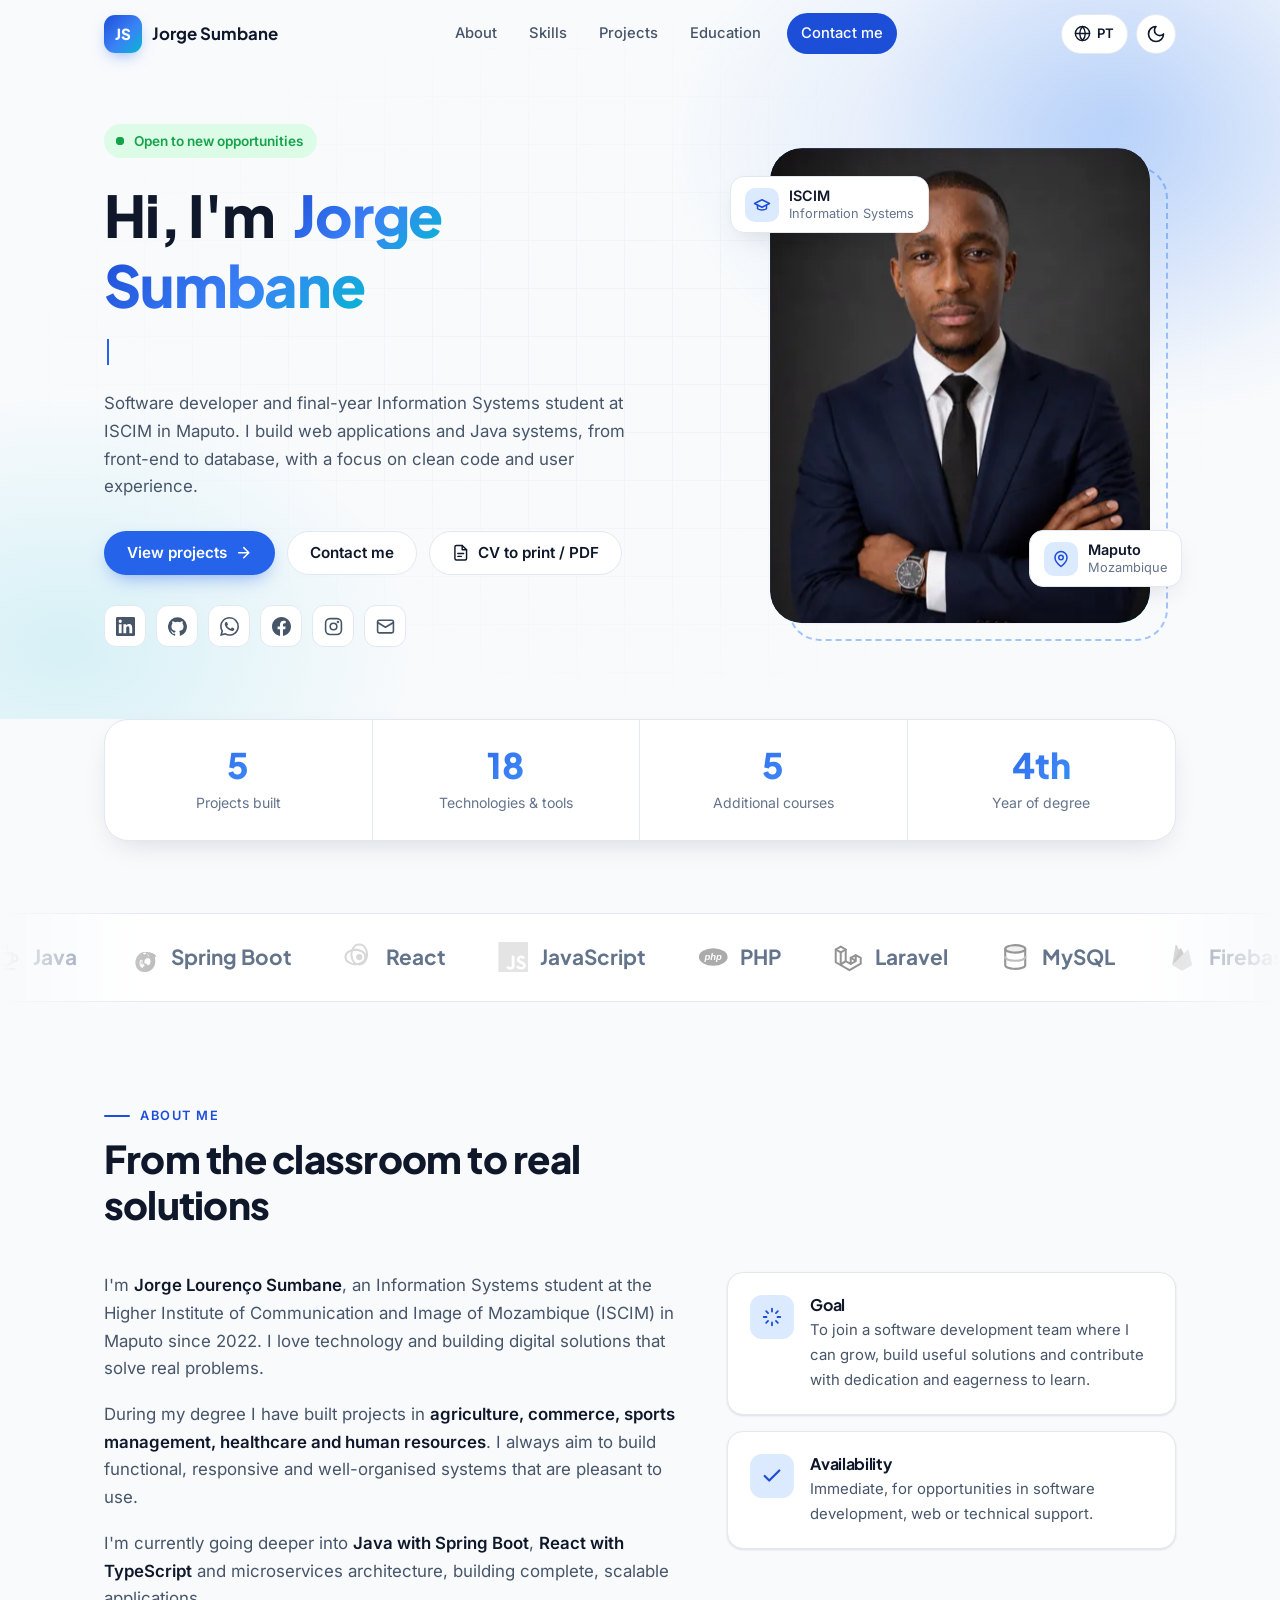
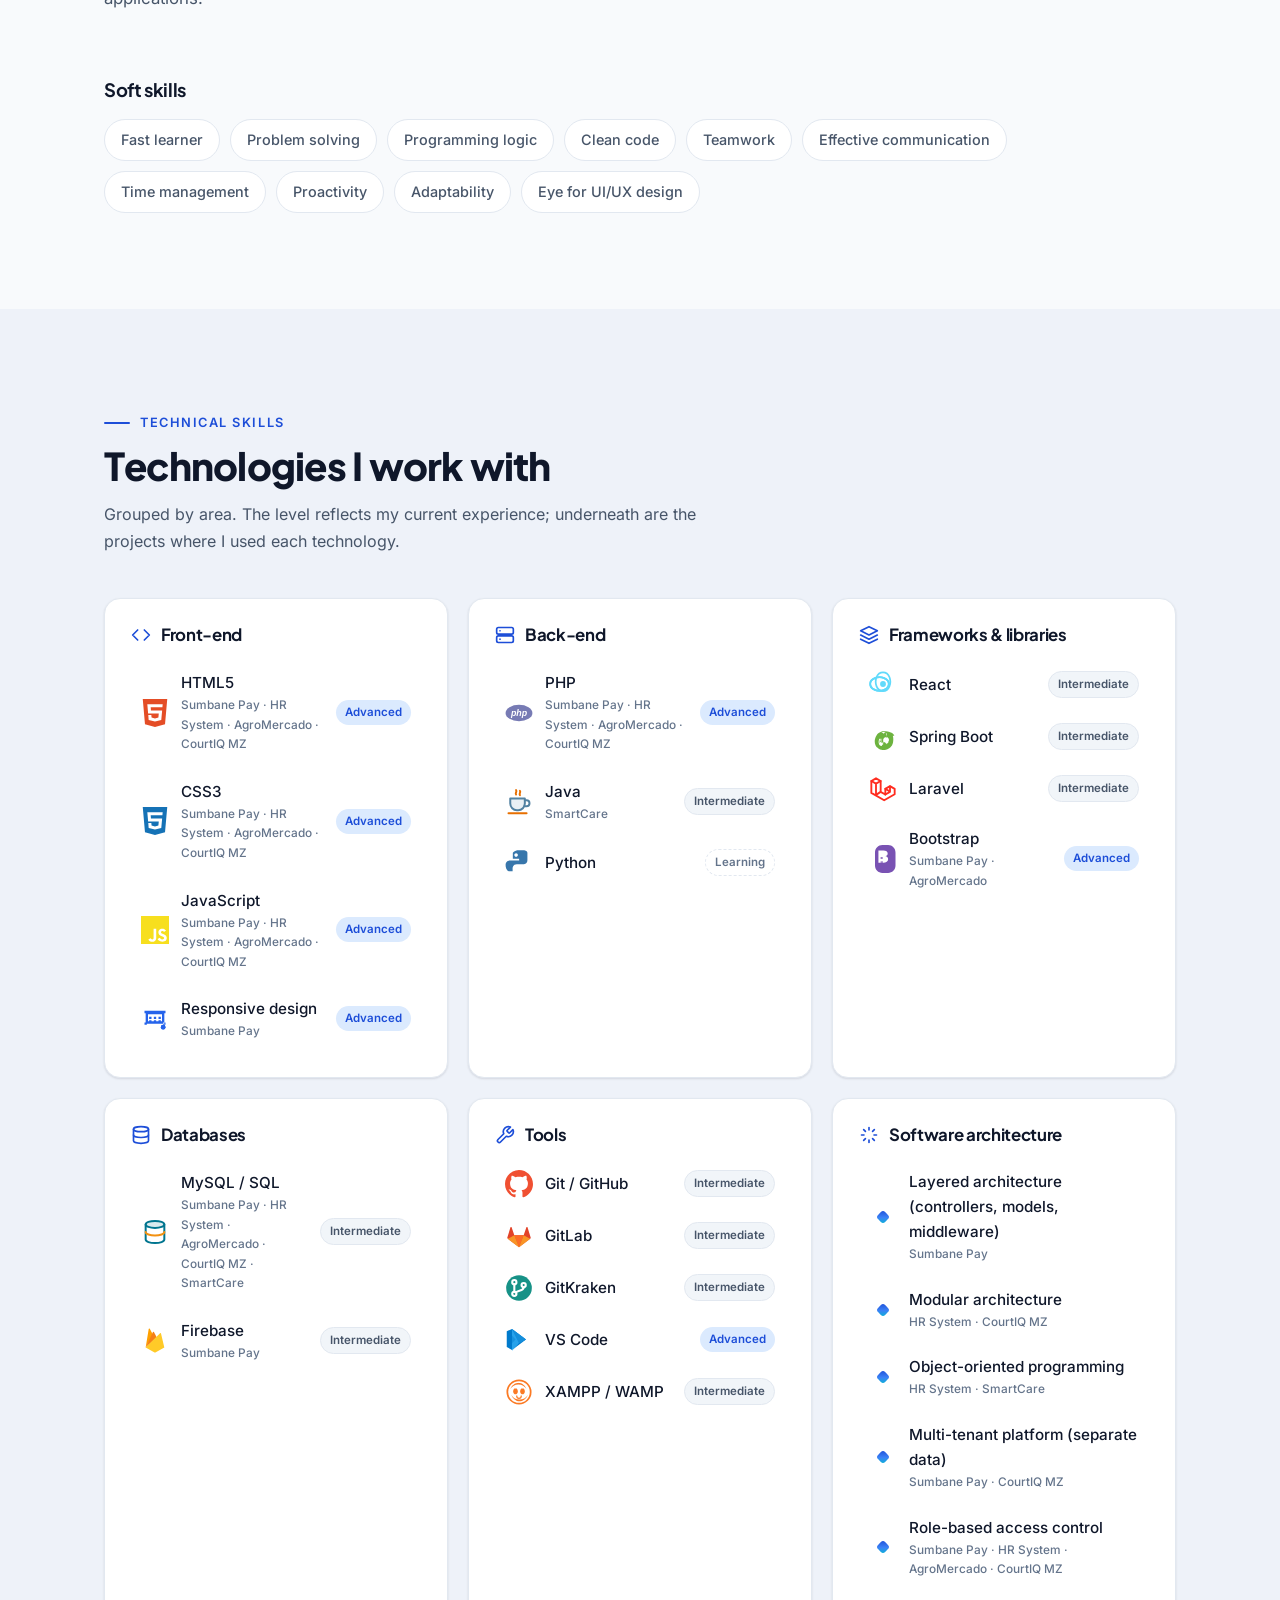
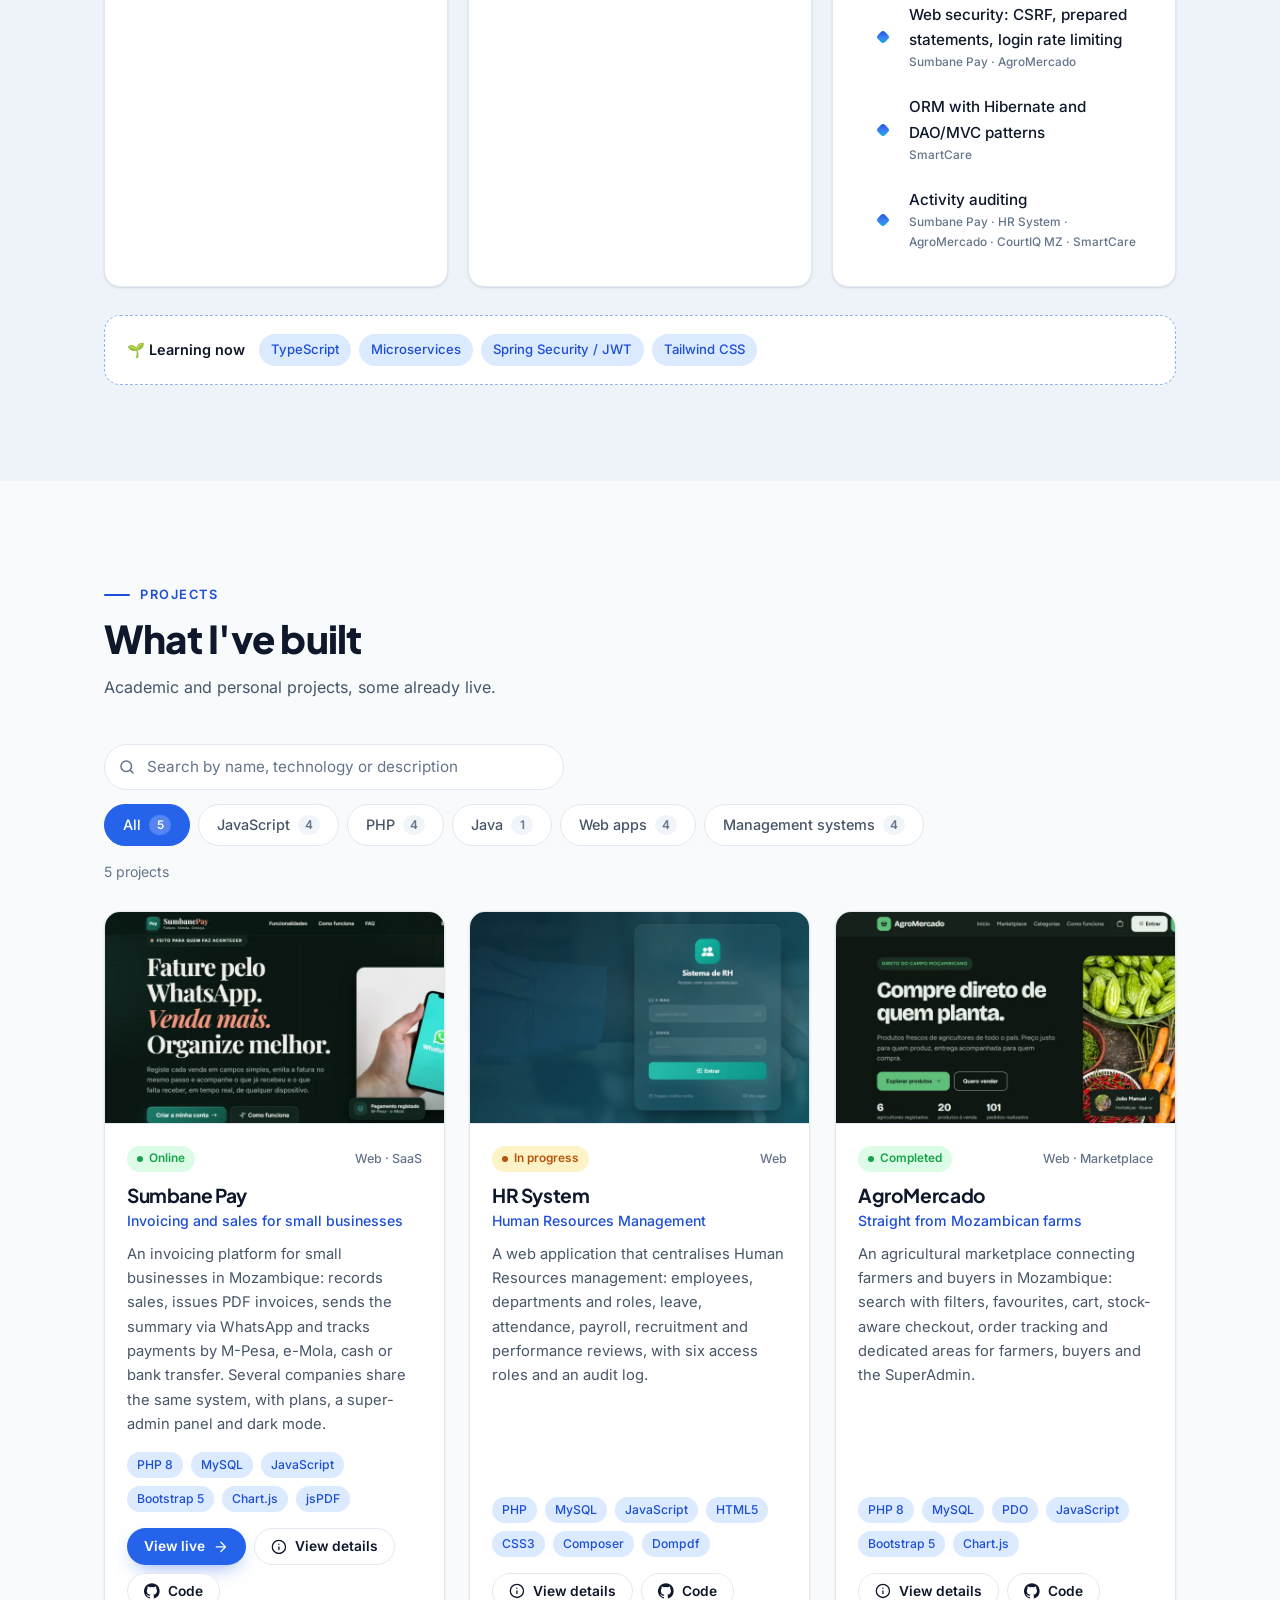
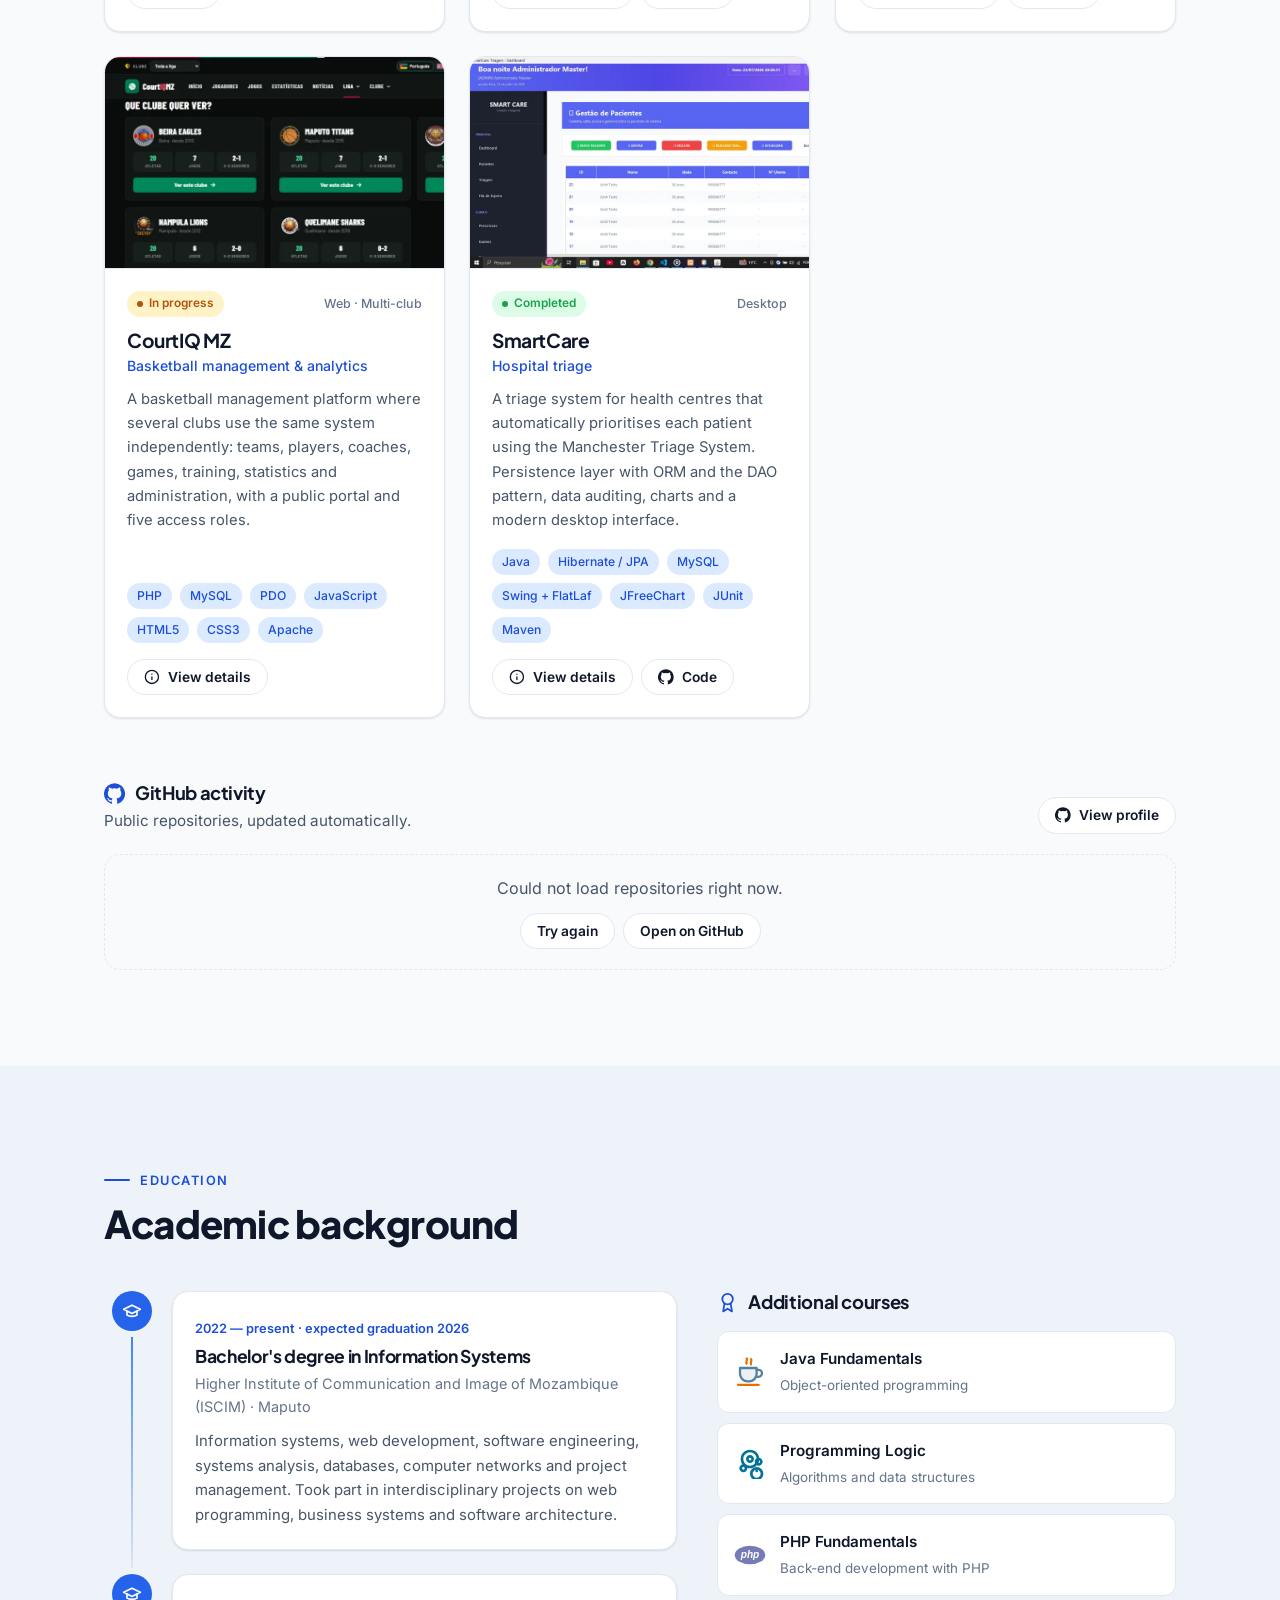
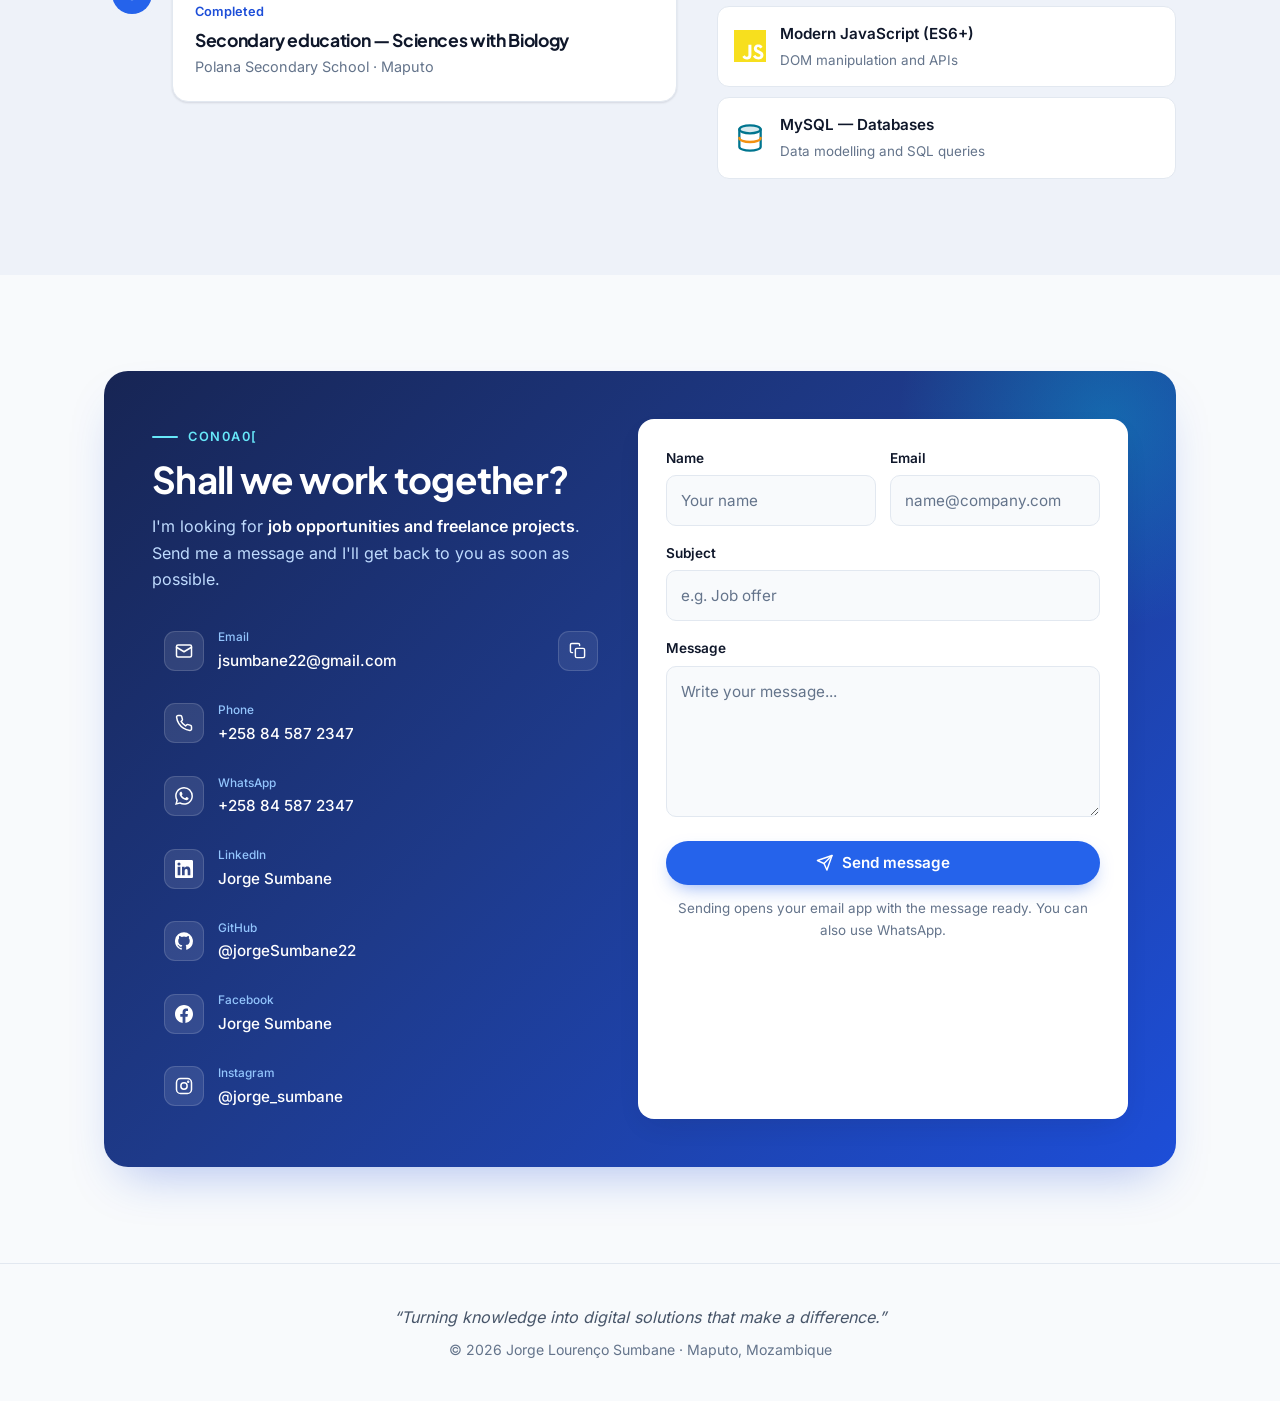
==== commit 3dc042d9: "AgroMercado: tecnologias reais e link para o repositório - Descrição, funcionalidades, perfis e dest" ====
--- a/index.html
+++ b/index.html
@@ -362,9 +362,9 @@
                     <div class="skill-group reveal">
                         <h3 class="skill-group-title"><svg class="icon"><use href="#i-code"/></svg> Front-end</h3>
                         <ul class="skill-list">
-                            <li><img src="assets/img/icons/html.svg" alt="" width="28" height="28"><span>HTML5<small class="skill-used">Sumbane Pay · Sistema de RH · CourtIQ MZ</small></span><em class="lvl lvl-3">Avançado</em></li>
-                            <li><img src="assets/img/icons/css.svg" alt="" width="28" height="28"><span>CSS3<small class="skill-used">Sumbane Pay · Sistema de RH · CourtIQ MZ</small></span><em class="lvl lvl-3">Avançado</em></li>
-                            <li><img src="assets/img/icons/js.svg" alt="" width="28" height="28"><span>JavaScript<small class="skill-used">Sumbane Pay · Sistema de RH · CourtIQ MZ</small></span><em class="lvl lvl-3">Avançado</em></li>
+                            <li><img src="assets/img/icons/html.svg" alt="" width="28" height="28"><span>HTML5<small class="skill-used">Sumbane Pay · Sistema de RH · AgroMercado · CourtIQ MZ</small></span><em class="lvl lvl-3">Avançado</em></li>
+                            <li><img src="assets/img/icons/css.svg" alt="" width="28" height="28"><span>CSS3<small class="skill-used">Sumbane Pay · Sistema de RH · AgroMercado · CourtIQ MZ</small></span><em class="lvl lvl-3">Avançado</em></li>
+                            <li><img src="assets/img/icons/js.svg" alt="" width="28" height="28"><span>JavaScript<small class="skill-used">Sumbane Pay · Sistema de RH · AgroMercado · CourtIQ MZ</small></span><em class="lvl lvl-3">Avançado</em></li>
                             <li><img src="assets/img/icons/responsive.svg" alt="" width="28" height="28"><span>Design responsivo<small class="skill-used">Sumbane Pay</small></span><em class="lvl lvl-3">Avançado</em></li>
                         </ul>
                     </div>
@@ -372,7 +372,7 @@
                     <div class="skill-group reveal">
                         <h3 class="skill-group-title"><svg class="icon"><use href="#i-server"/></svg> Back-end</h3>
                         <ul class="skill-list">
-                            <li><img src="assets/img/icons/php.svg" alt="" width="28" height="28"><span>PHP<small class="skill-used">Sumbane Pay · Sistema de RH · CourtIQ MZ</small></span><em class="lvl lvl-3">Avançado</em></li>
+                            <li><img src="assets/img/icons/php.svg" alt="" width="28" height="28"><span>PHP<small class="skill-used">Sumbane Pay · Sistema de RH · AgroMercado · CourtIQ MZ</small></span><em class="lvl lvl-3">Avançado</em></li>
                             <li><img src="assets/img/icons/java.svg" alt="" width="28" height="28"><span>Java<small class="skill-used">SmartCare</small></span><em class="lvl lvl-2">Intermédio</em></li>
                             <li><img src="assets/img/icons/python.svg" alt="" width="28" height="28"><span>Python</span><em class="lvl lvl-1">Em evolução</em></li>
                         </ul>
@@ -384,14 +384,14 @@
                             <li><img src="assets/img/icons/react.svg" alt="" width="28" height="28"><span>React</span><em class="lvl lvl-2">Intermédio</em></li>
                             <li><img src="assets/img/icons/spring.svg" alt="" width="28" height="28"><span>Spring Boot</span><em class="lvl lvl-2">Intermédio</em></li>
                             <li><img src="assets/img/icons/laravel.svg" alt="" width="28" height="28"><span>Laravel</span><em class="lvl lvl-2">Intermédio</em></li>
-                            <li><img src="assets/img/icons/bootstrap.svg" alt="" width="28" height="28"><span>Bootstrap<small class="skill-used">Sumbane Pay</small></span><em class="lvl lvl-3">Avançado</em></li>
+                            <li><img src="assets/img/icons/bootstrap.svg" alt="" width="28" height="28"><span>Bootstrap<small class="skill-used">Sumbane Pay · AgroMercado</small></span><em class="lvl lvl-3">Avançado</em></li>
                         </ul>
                     </div>
 
                     <div class="skill-group reveal">
                         <h3 class="skill-group-title"><svg class="icon"><use href="#i-db"/></svg> Bases de dados</h3>
                         <ul class="skill-list">
-                            <li><img src="assets/img/icons/mysql.svg" alt="" width="28" height="28"><span>MySQL / SQL<small class="skill-used">Sumbane Pay · Sistema de RH · CourtIQ MZ · SmartCare</small></span><em class="lvl lvl-2">Intermédio</em></li>
+                            <li><img src="assets/img/icons/mysql.svg" alt="" width="28" height="28"><span>MySQL / SQL<small class="skill-used">Sumbane Pay · Sistema de RH · AgroMercado · CourtIQ MZ · SmartCare</small></span><em class="lvl lvl-2">Intermédio</em></li>
                             <li><img src="assets/img/icons/firebase.svg" alt="" width="28" height="28"><span>Firebase<small class="skill-used">Sumbane Pay</small></span><em class="lvl lvl-2">Intermédio</em></li>
                         </ul>
                     </div>
@@ -414,10 +414,10 @@
                             <li><span class="skill-dot" aria-hidden="true"></span><span>Arquitetura modular<small class="skill-used">Sistema de RH · CourtIQ MZ</small></span></li>
                             <li><span class="skill-dot" aria-hidden="true"></span><span>Programação orientada a objetos<small class="skill-used">Sistema de RH · SmartCare</small></span></li>
                             <li><span class="skill-dot" aria-hidden="true"></span><span>Plataforma multi-cliente (dados separados)<small class="skill-used">Sumbane Pay · CourtIQ MZ</small></span></li>
-                            <li><span class="skill-dot" aria-hidden="true"></span><span>Controlo de acesso por perfil<small class="skill-used">Sumbane Pay · Sistema de RH · CourtIQ MZ</small></span></li>
-                            <li><span class="skill-dot" aria-hidden="true"></span><span>Segurança web: CSRF, consultas preparadas, limite de logins<small class="skill-used">Sumbane Pay</small></span></li>
+                            <li><span class="skill-dot" aria-hidden="true"></span><span>Controlo de acesso por perfil<small class="skill-used">Sumbane Pay · Sistema de RH · AgroMercado · CourtIQ MZ</small></span></li>
+                            <li><span class="skill-dot" aria-hidden="true"></span><span>Segurança web: CSRF, consultas preparadas, limite de logins<small class="skill-used">Sumbane Pay · AgroMercado</small></span></li>
                             <li><span class="skill-dot" aria-hidden="true"></span><span>ORM com Hibernate e padrões DAO/MVC<small class="skill-used">SmartCare</small></span></li>
-                            <li><span class="skill-dot" aria-hidden="true"></span><span>Auditoria de atividades<small class="skill-used">Sumbane Pay · Sistema de RH · CourtIQ MZ · SmartCare</small></span></li>
+                            <li><span class="skill-dot" aria-hidden="true"></span><span>Auditoria de atividades<small class="skill-used">Sumbane Pay · Sistema de RH · AgroMercado · CourtIQ MZ · SmartCare</small></span></li>
                         </ul>
                     </div>
                 </div>
@@ -529,7 +529,7 @@
                     </article>
 
                     <!-- AgroMercado -->
-                    <article class="project reveal" data-key="agromercado" data-tags="web" id="projeto-agromercado">
+                    <article class="project reveal" data-key="agromercado" data-tags="php javascript web" id="projeto-agromercado">
                         <div class="project-media">
                             <img src="assets/img/agromercado.webp" alt="Página inicial do AgroMercado" loading="lazy" width="1000" height="448">
                         </div>
@@ -541,17 +541,19 @@
                             <h3 class="project-title">AgroMercado</h3>
                             <p class="project-sub">Direto do campo moçambicano</p>
                             <p class="project-desc">
-                                Marketplace que liga agricultores de todo o país a compradores: produtos frescos por
-                                categoria, preço justo para quem produz, carrinho de compras, gestão de pedidos e
-                                entrega acompanhada. Contas separadas para quem compra e para quem vende.
+                                Marketplace agrícola que aproxima agricultores e compradores em Moçambique: pesquisa com filtros, favoritos, carrinho, checkout com controlo de stock, acompanhamento de pedidos e áreas próprias para agricultor, comprador e SuperAdmin.
                             </p>
                             <ul class="chips chips-sm">
-                                <li>Marketplace</li><li>Carrinho</li><li>Gestão de pedidos</li><li>Contas de vendedor</li><li>Responsivo</li>
+                                <li>PHP 8</li><li>MySQL</li><li>PDO</li><li>JavaScript</li><li>Bootstrap 5</li><li>Chart.js</li>
                             </ul>
                             <div class="project-links">
                                 <a class="btn btn-ghost btn-sm" href="pages/agromercado.html" data-detail="agromercado">
                                     <svg class="icon"><use href="#i-info"/></svg>
                                     Ver detalhes
+                                </a>
+                                <a class="btn btn-ghost btn-sm" href="https://github.com/jorgeSumbane22/AgroMercado" target="_blank" rel="noopener noreferrer">
+                                    <svg class="icon"><use href="#i-github"/></svg>
+                                    Código
                                 </a>
                             </div>
                         </div>
@@ -921,17 +923,35 @@
             <h2 class="detail-title" id="detailTitle">AgroMercado</h2>
             <p class="project-sub">Direto do campo moçambicano</p>
             <h3>Sobre o projeto</h3>
-            <p>Marketplace que aproxima quem planta de quem compra. Os agricultores publicam os seus produtos e os compradores encomendam diretamente, com preço justo para quem produz.</p>
+            <p>Marketplace agrícola que aproxima agricultores e compradores em Moçambique. Os agricultores publicam e gerem os seus produtos; os compradores pesquisam, encomendam e acompanham os pedidos; um SuperAdmin gere a plataforma.</p>
             <h3>O que faz</h3>
             <ul class="detail-list">
-                    <li>Catálogo de produtos frescos organizado por categorias</li>
-                    <li>Carrinho de compras e encomendas</li>
-                    <li>Gestão de pedidos e acompanhamento da entrega</li>
-                    <li>Contas separadas para compradores e vendedores</li>
-                    <li>Perfis de agricultores com a sua localização</li>
-                    <li>Tema claro e escuro, adaptado a telemóvel</li>
+                    <li>Pesquisa por produto, categoria, agricultor e localização, com filtros de preço, stock e verificação</li>
+                    <li>Favoritos, carrinho e checkout com dados de entrega</li>
+                    <li>Acompanhamento do estado e histórico dos pedidos</li>
+                    <li>Agricultores verificados, com perfil público e publicação de produtos com imagens</li>
+                    <li>Gestão de stock, pedidos, clientes, vendas e relatórios para o agricultor</li>
+                    <li>Painel de SuperAdmin: agricultores, compradores, produtos, categorias, pedidos, pagamentos, avaliações, verificações, relatórios e auditoria</li>
+                    <li>Método e referência de pagamento (M-Pesa, e-Mola) guardados para futura ligação às APIs oficiais</li>
+                    <li>Notificações e dashboards com gráficos</li>
             </ul>
-            <ul class="chips chips-sm"><li>Marketplace</li><li>Carrinho</li><li>Gestão de pedidos</li><li>Contas de vendedor</li><li>Responsivo</li></ul>
+            <h3>Perfis de utilizador</h3>
+            <ul class="chips"><li>SuperAdmin</li><li>Agricultor</li><li>Comprador</li></ul>
+            <h3>Destaques técnicos</h3>
+            <ul class="detail-list">
+                    <li>PHP 8 renderizado no servidor, com PDO e sessões, sem frameworks</li>
+                    <li>Endpoints JSON usados com a Fetch API (carrinho e operações assíncronas)</li>
+                    <li>Checkout numa transação que valida e reduz o stock no momento do pedido</li>
+                    <li>Segurança: consultas preparadas, token CSRF, palavras-passe com hash, cookies HttpOnly/SameSite e controlo de permissões por papel</li>
+                    <li>Upload seguro de imagens (validação de tipo e tamanho, nomes aleatórios)</li>
+                    <li>Dashboards com Chart.js e interface em Bootstrap 5</li>
+            </ul>
+            <h3>Estado</h3>
+            <p>Concluído. Os pagamentos M-Pesa e e-Mola estão preparados para ligação futura às APIs oficiais.</p>
+            <ul class="chips chips-sm"><li>PHP 8</li><li>MySQL</li><li>PDO</li><li>JavaScript</li><li>Bootstrap 5</li><li>Chart.js</li></ul>
+            <div class="project-links">
+                <a class="btn btn-ghost btn-sm" href="https://github.com/jorgeSumbane22/AgroMercado" target="_blank" rel="noopener noreferrer"><svg class="icon"><use href="#i-github"/></svg> Código</a>
+            </div>
         </div>
     </template>
 
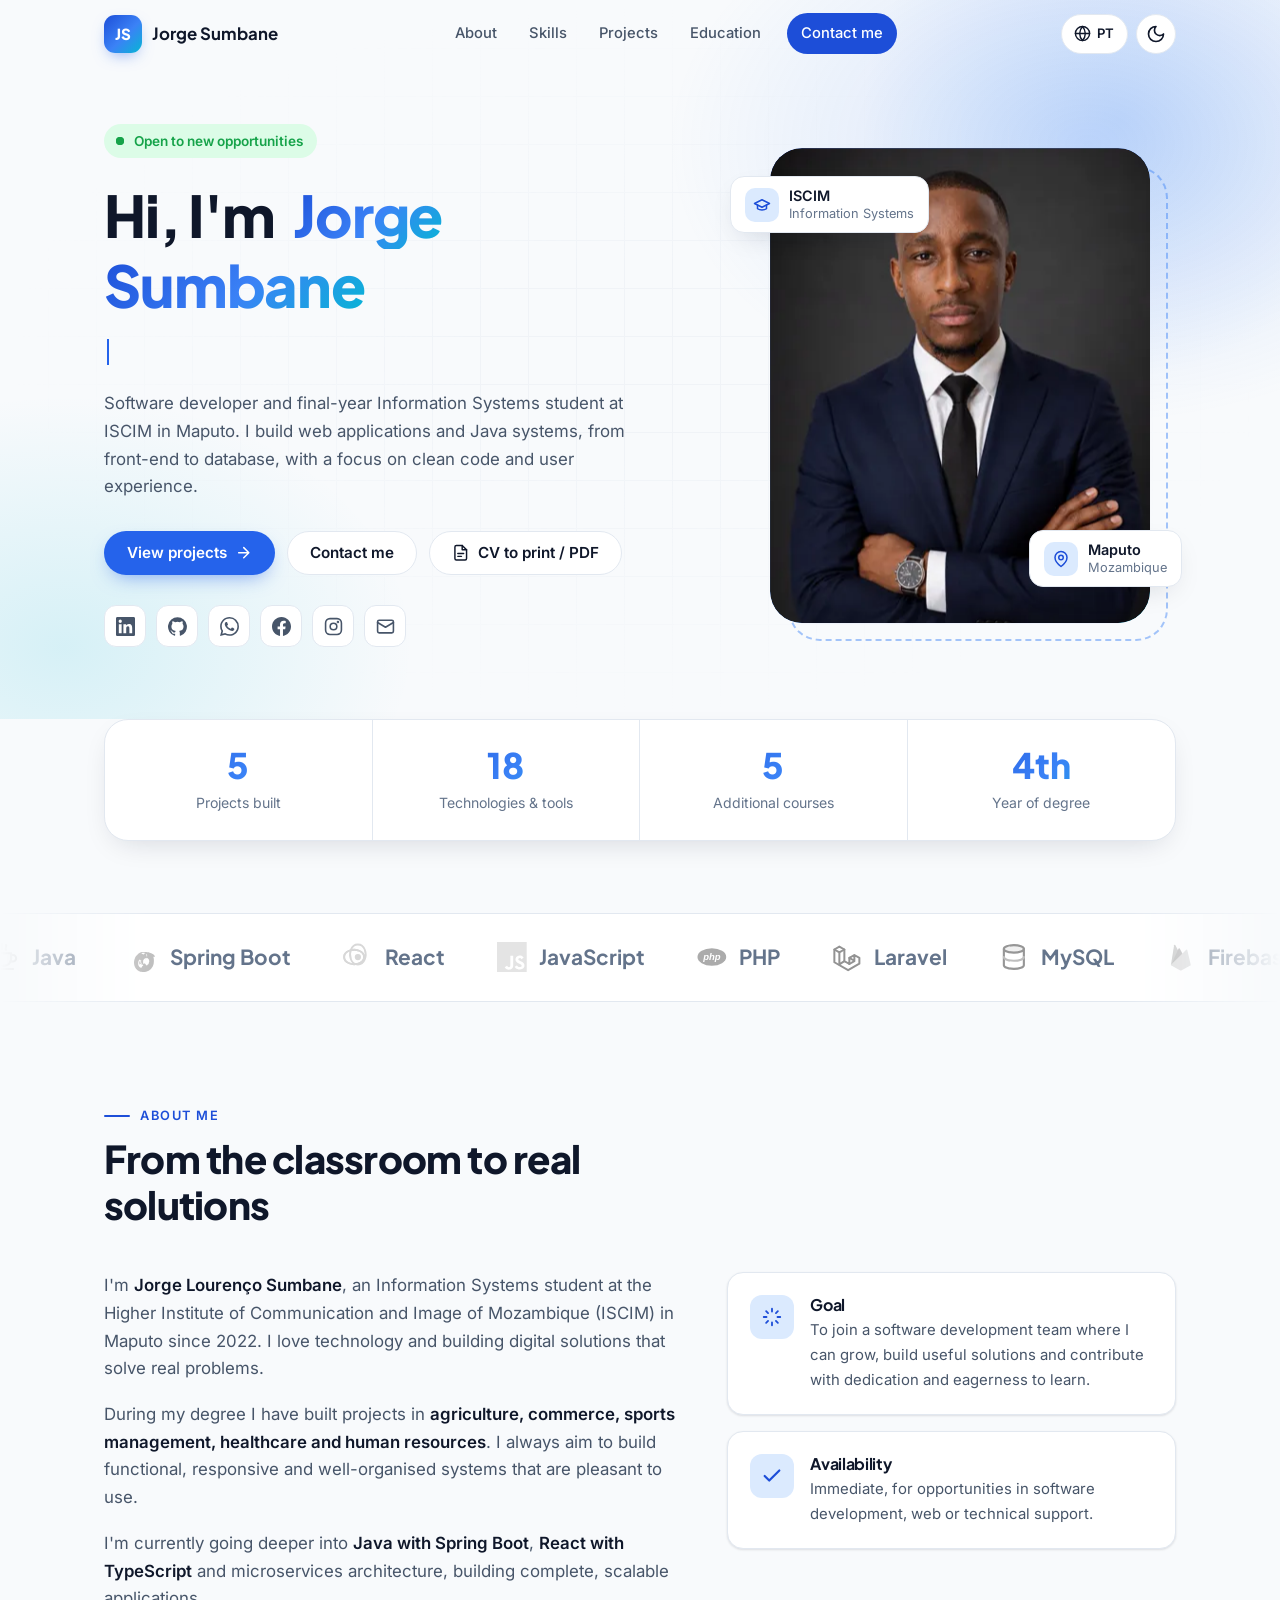
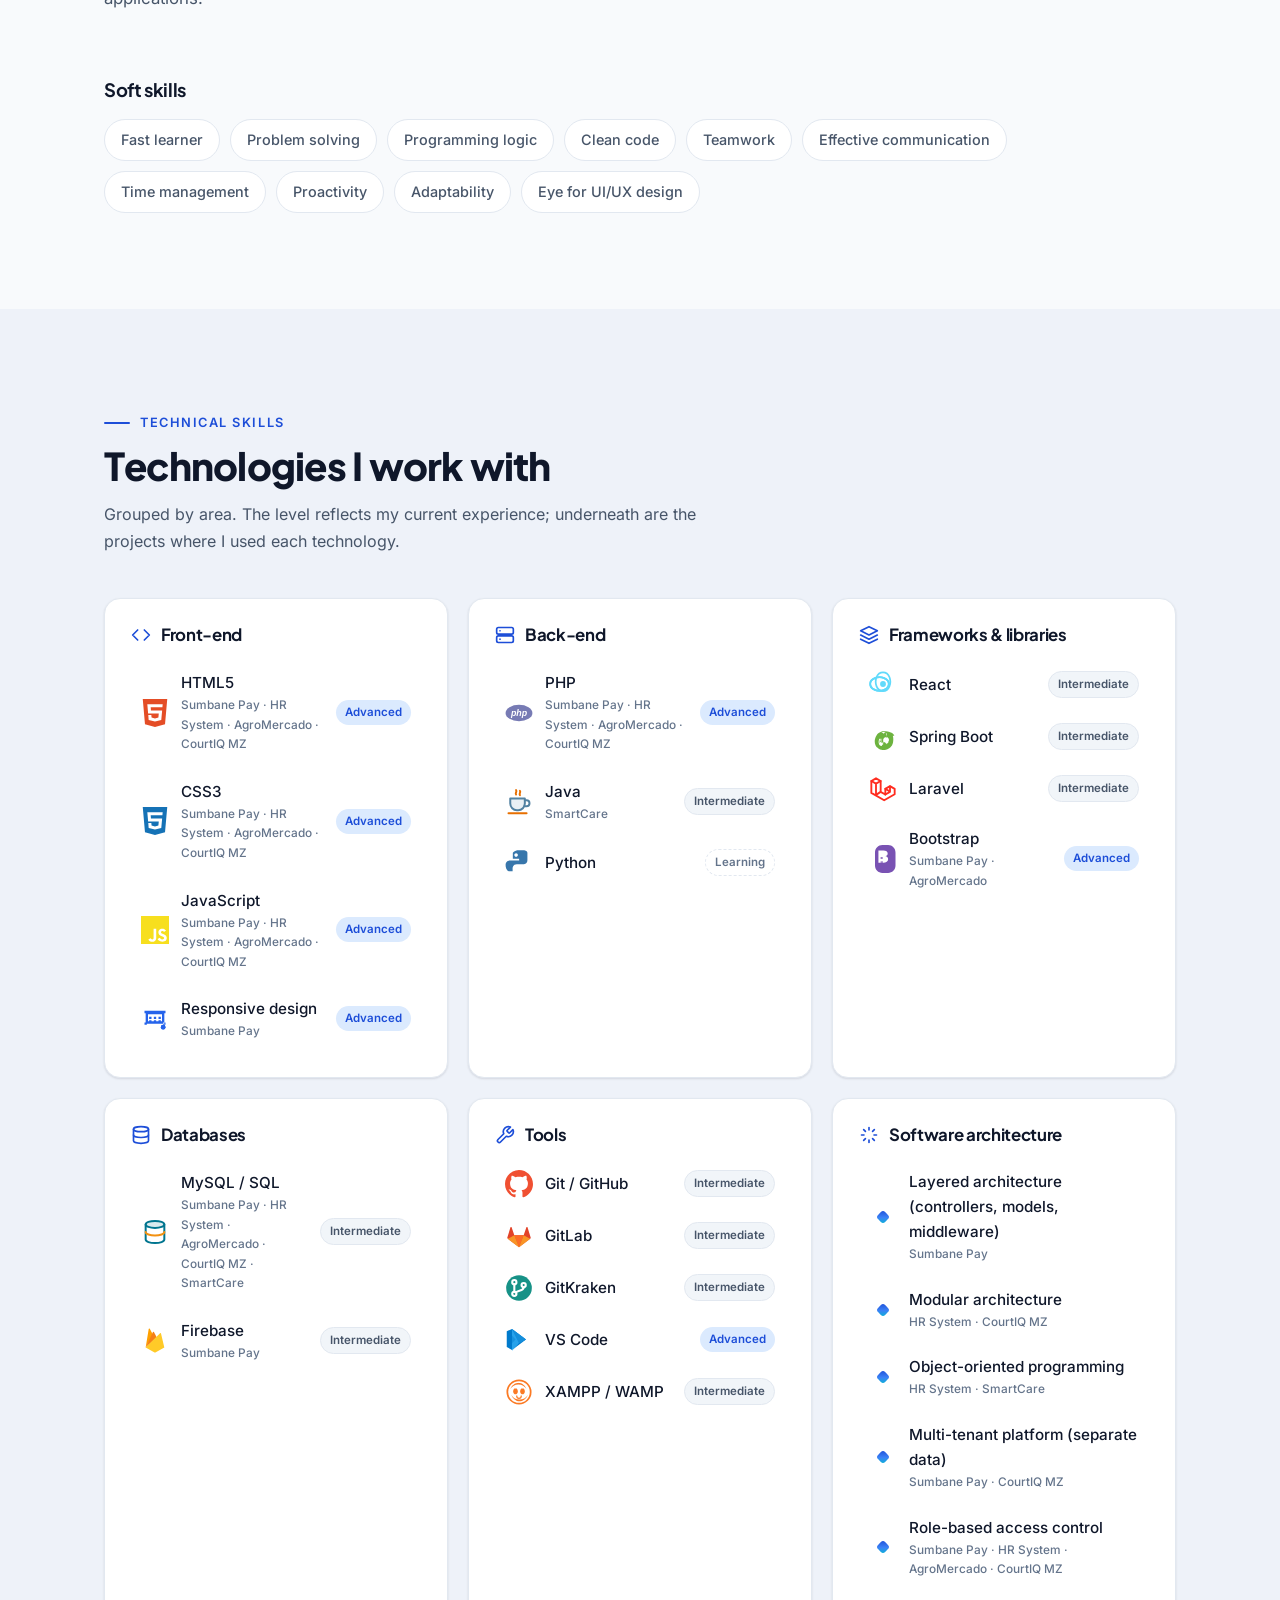
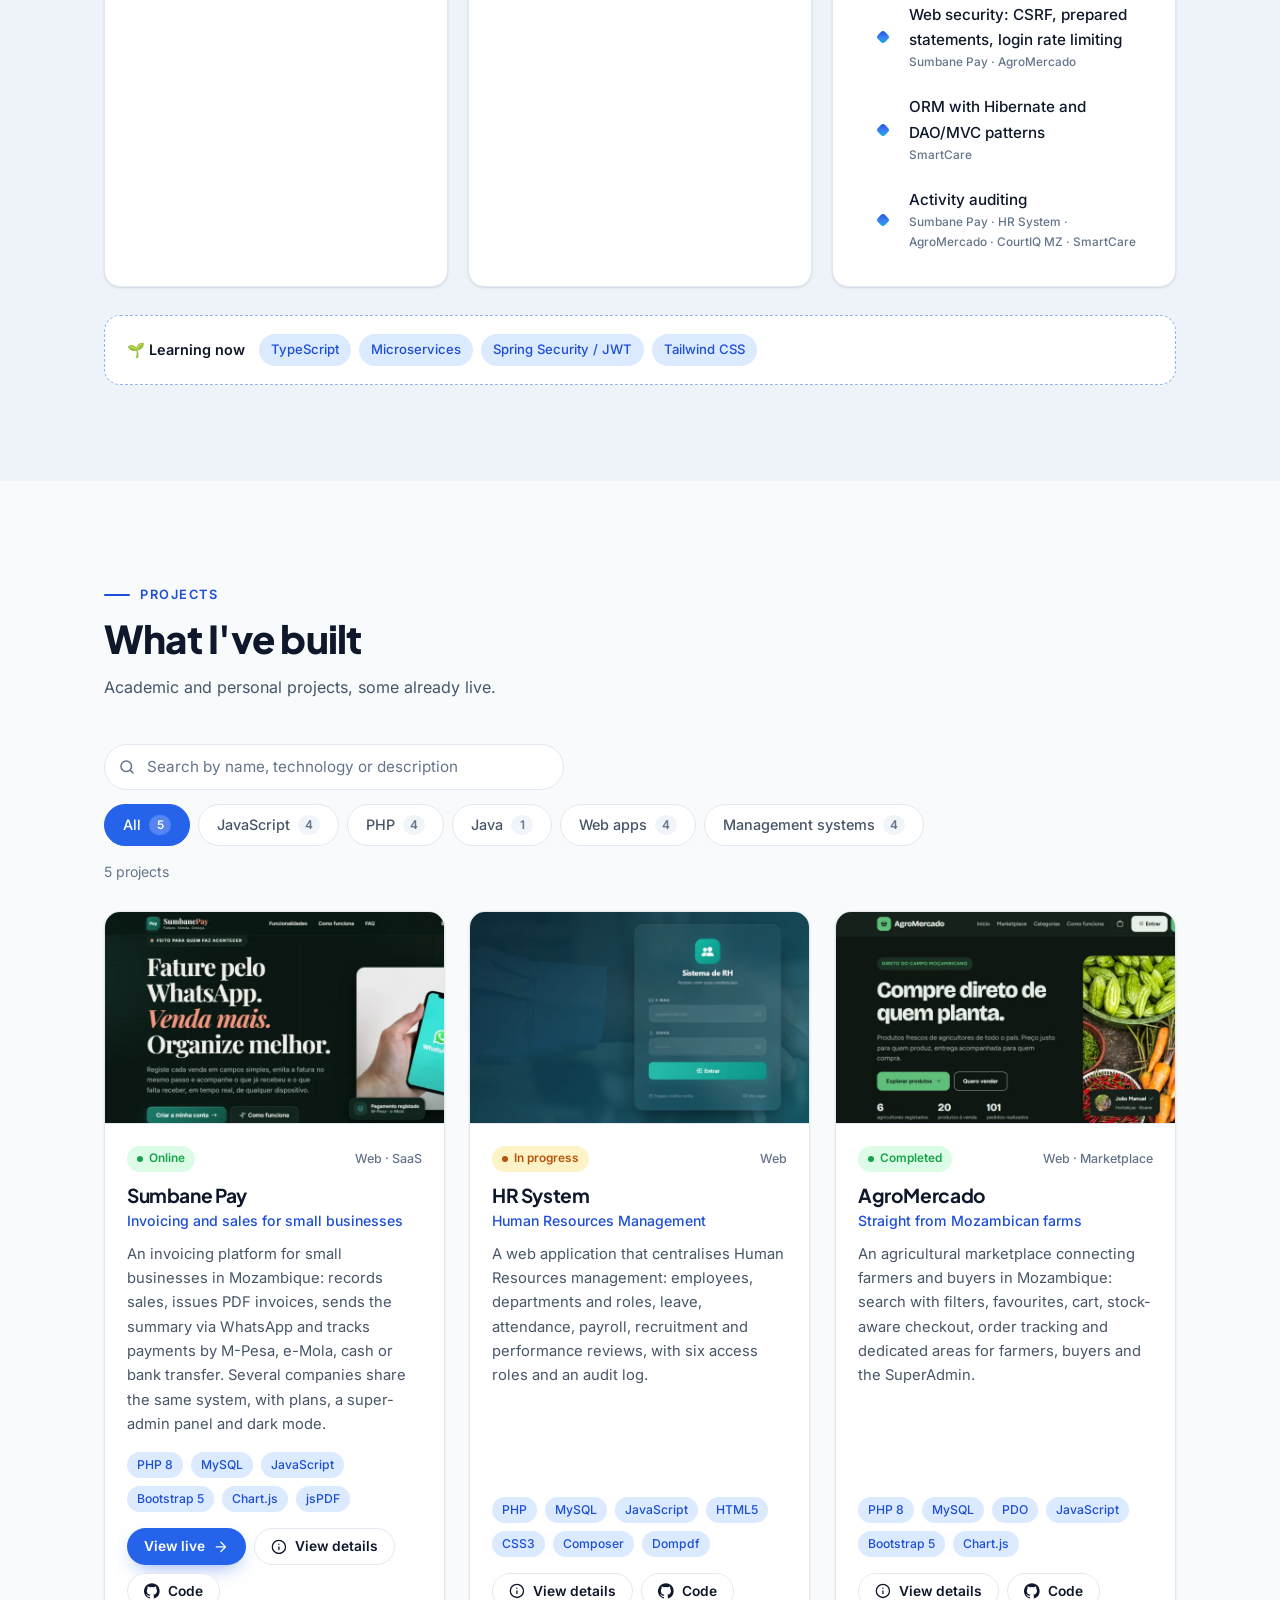
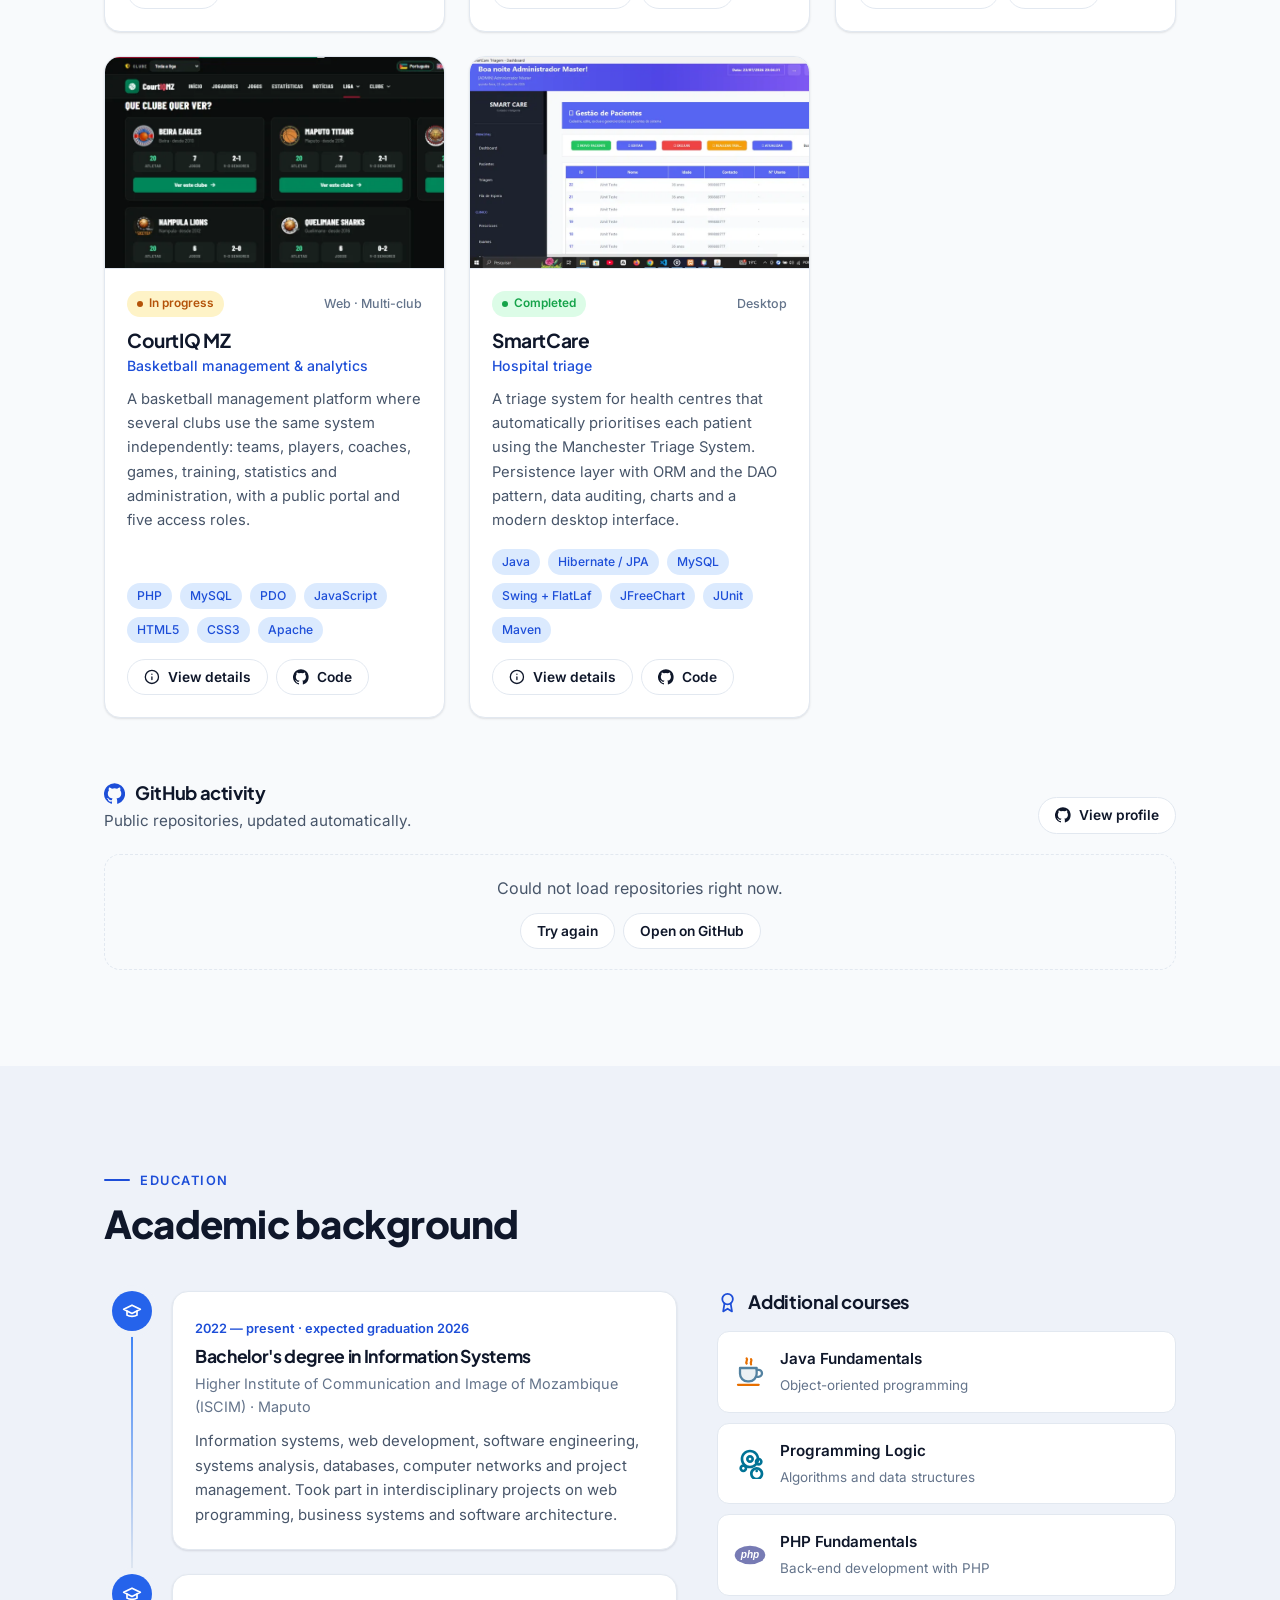
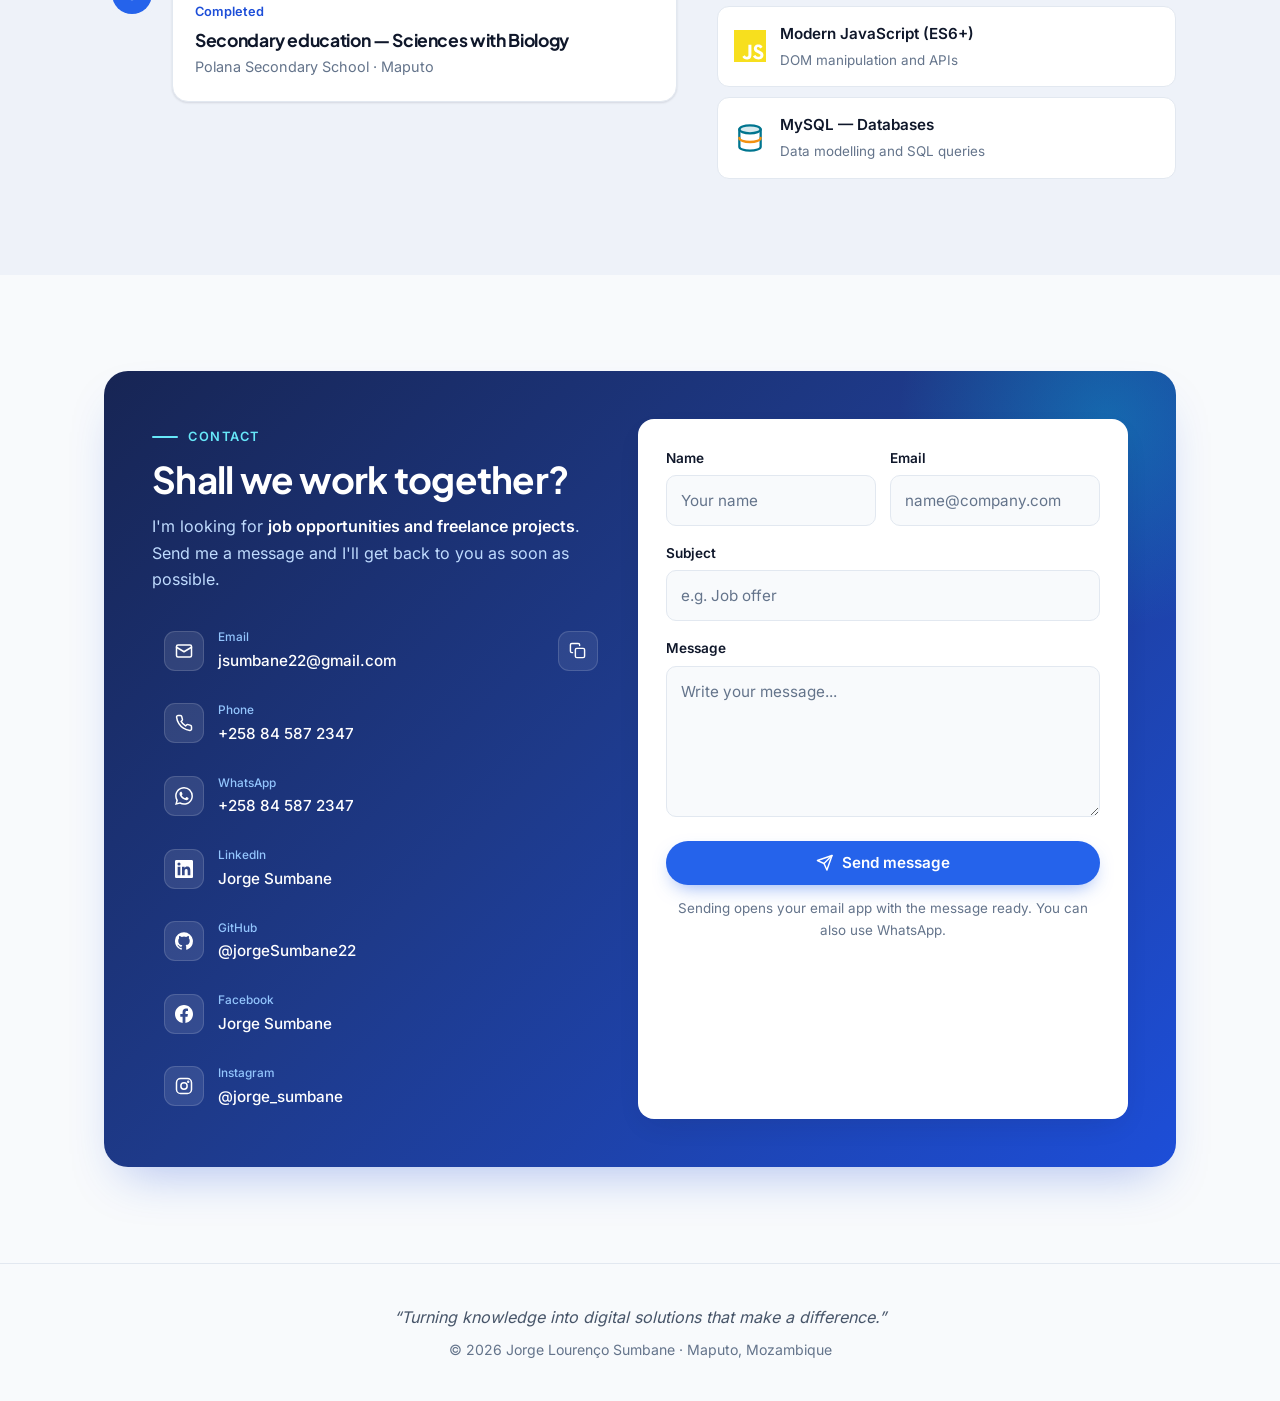
==== commit 0e0b33ed: "CourtIQ MZ: link para o repositório no GitHub Co-Authored-By: Claude Opus 5.5 <noreply@anthropic.com" ====
--- a/index.html
+++ b/index.html
@@ -581,6 +581,10 @@
                                 <a class="btn btn-ghost btn-sm" href="pages/courtiq.html" data-detail="courtiq">
                                     <svg class="icon"><use href="#i-info"/></svg>
                                     Ver detalhes
+                                </a>
+                                <a class="btn btn-ghost btn-sm" href="https://github.com/jorgeSumbane22/CourtIQ-MZ" target="_blank" rel="noopener noreferrer">
+                                    <svg class="icon"><use href="#i-github"/></svg>
+                                    Código
                                 </a>
                             </div>
                         </div>
@@ -988,6 +992,9 @@
             <h3>Estado</h3>
             <p>Pagamentos online e comunicação em tempo real ainda estão em desenvolvimento. O sistema precisa de validação adicional antes de ser usado em produção.</p>
             <ul class="chips chips-sm"><li>PHP</li><li>MySQL</li><li>PDO</li><li>JavaScript</li><li>HTML5</li><li>CSS3</li><li>Apache</li></ul>
+            <div class="project-links">
+                <a class="btn btn-ghost btn-sm" href="https://github.com/jorgeSumbane22/CourtIQ-MZ" target="_blank" rel="noopener noreferrer"><svg class="icon"><use href="#i-github"/></svg> Código</a>
+            </div>
         </div>
     </template>
 
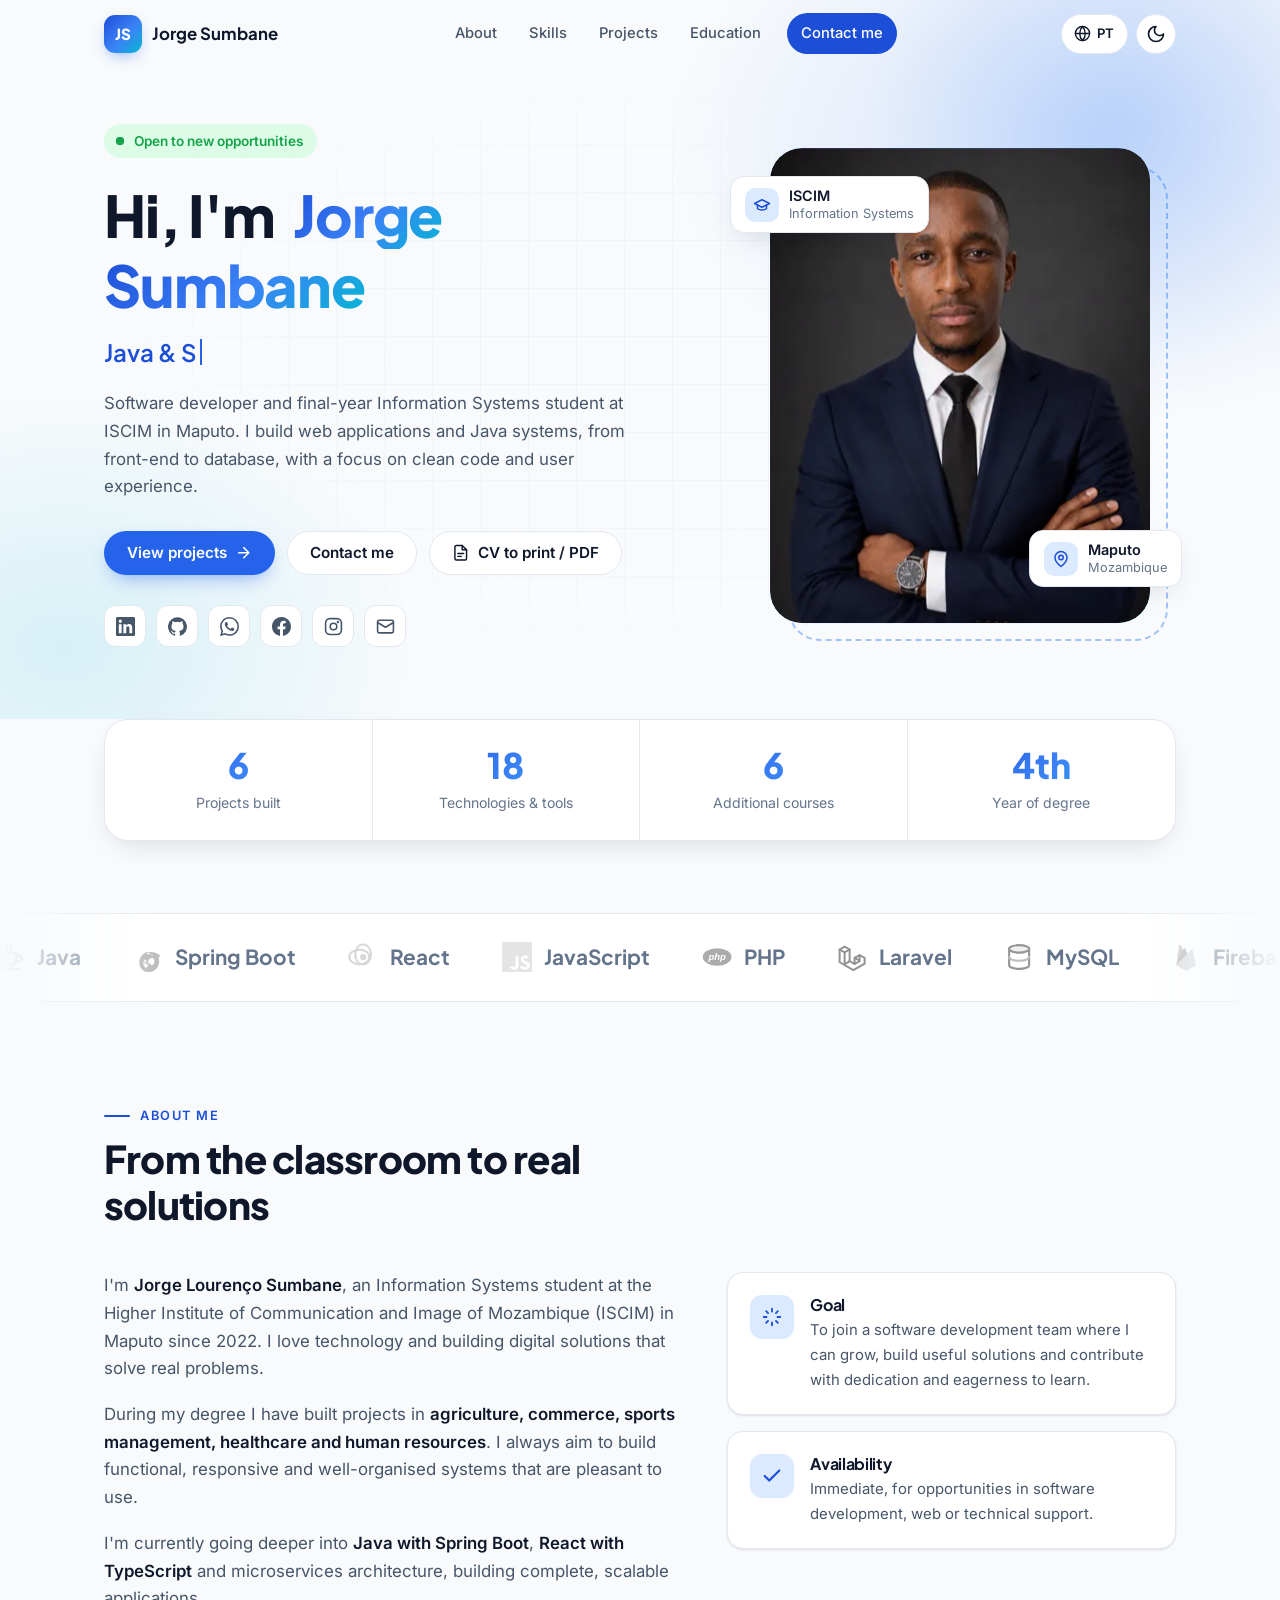
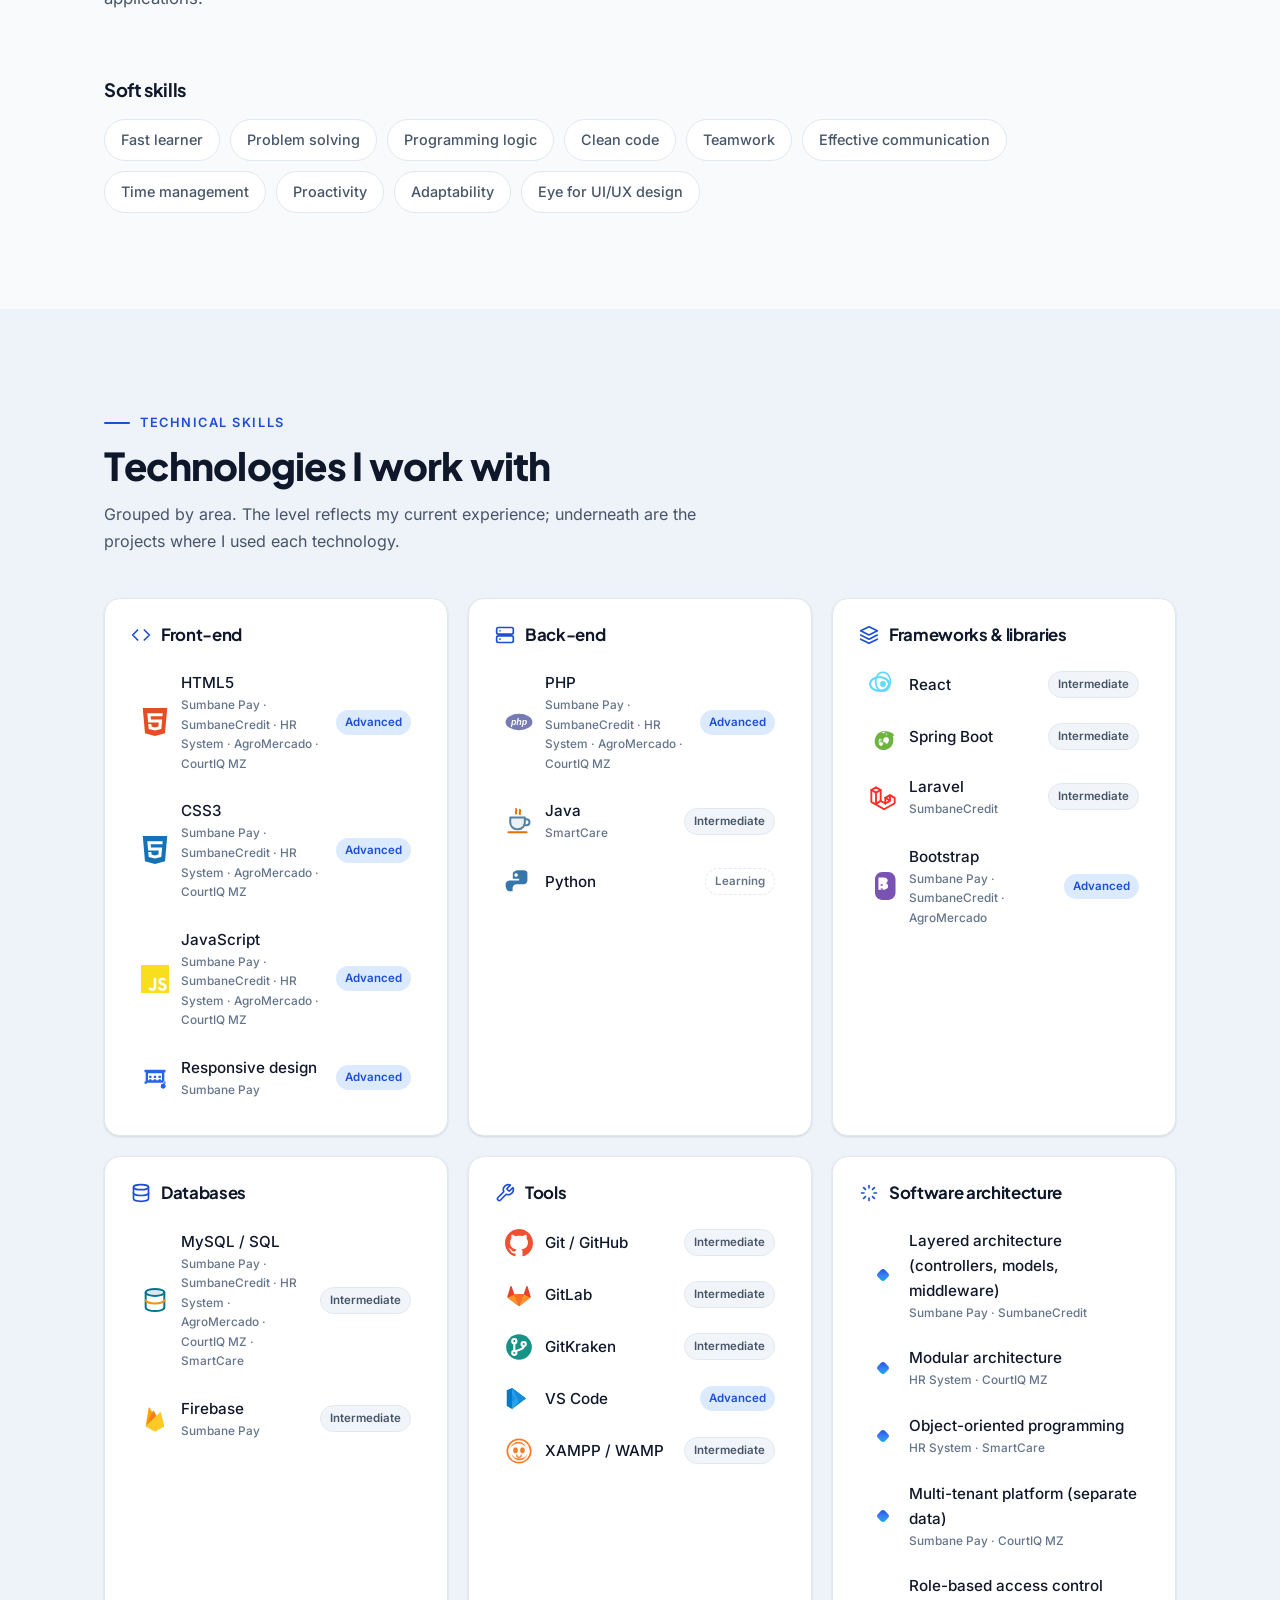
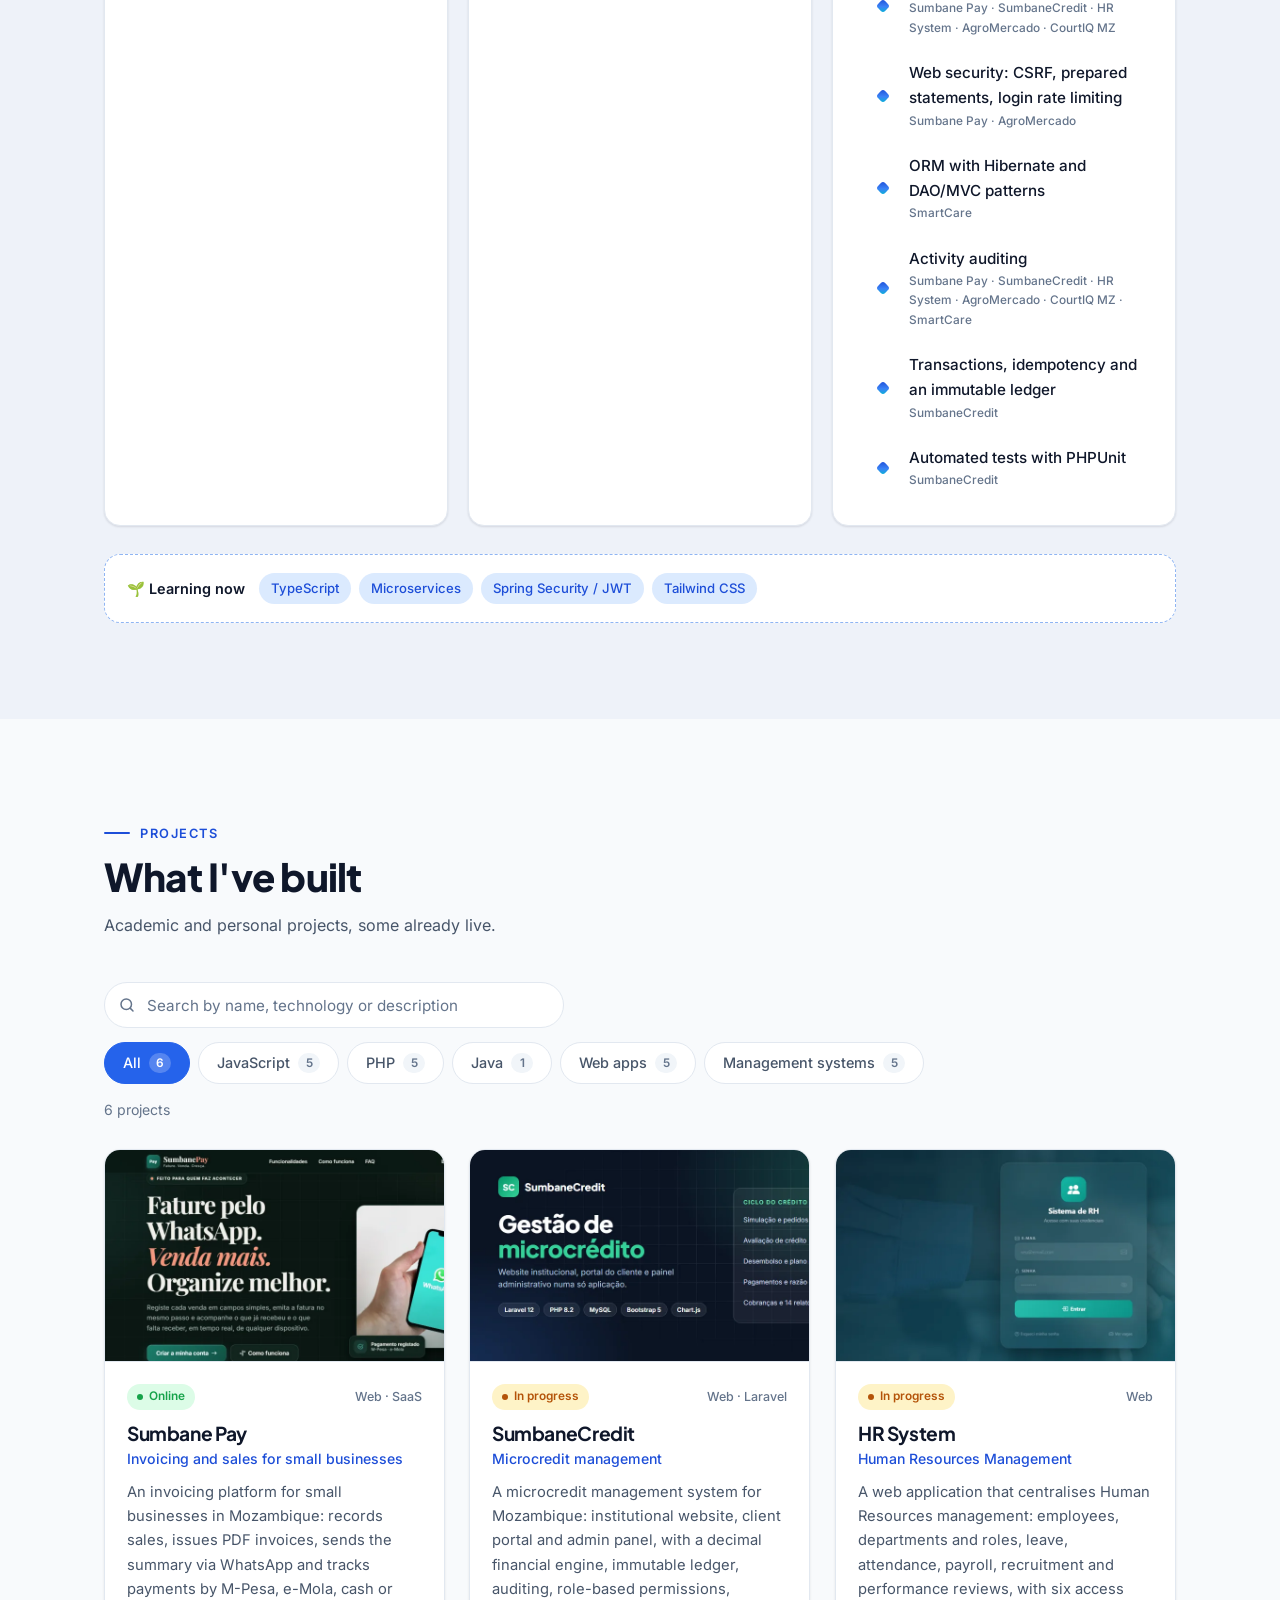
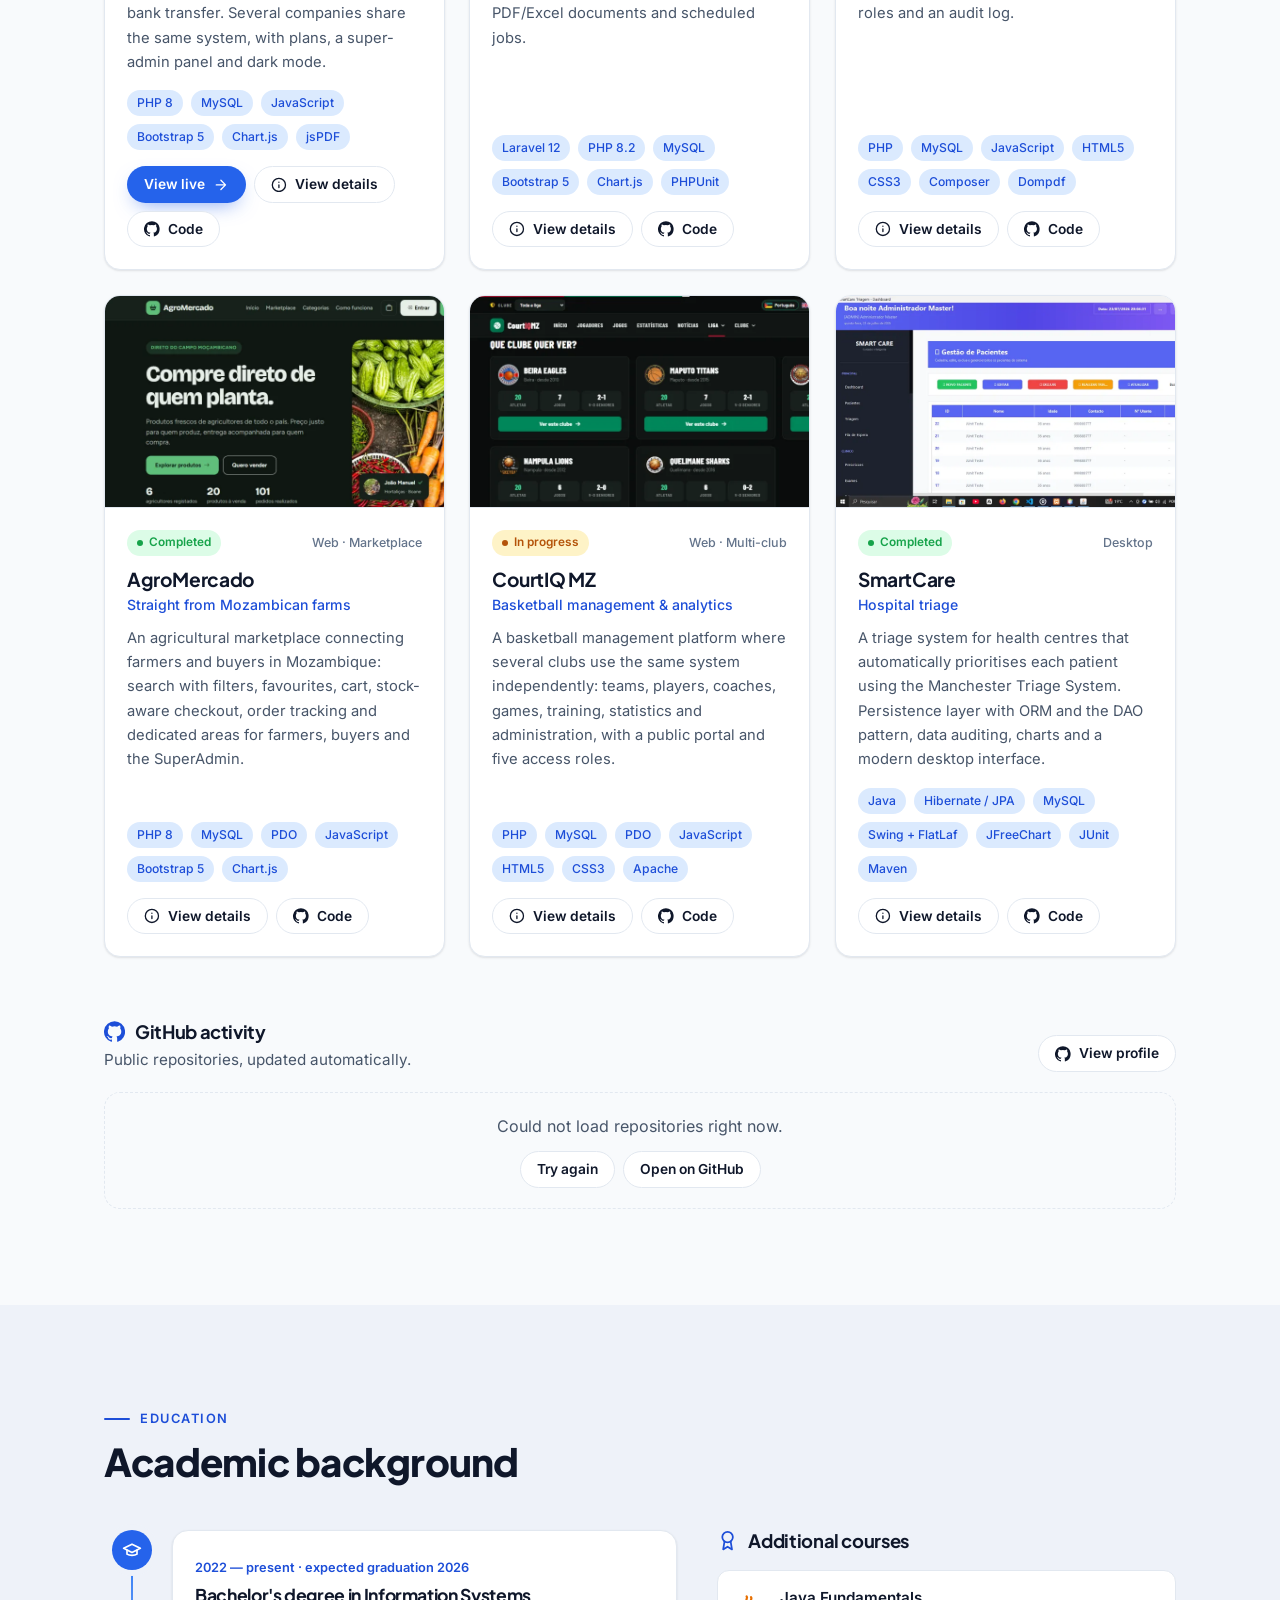
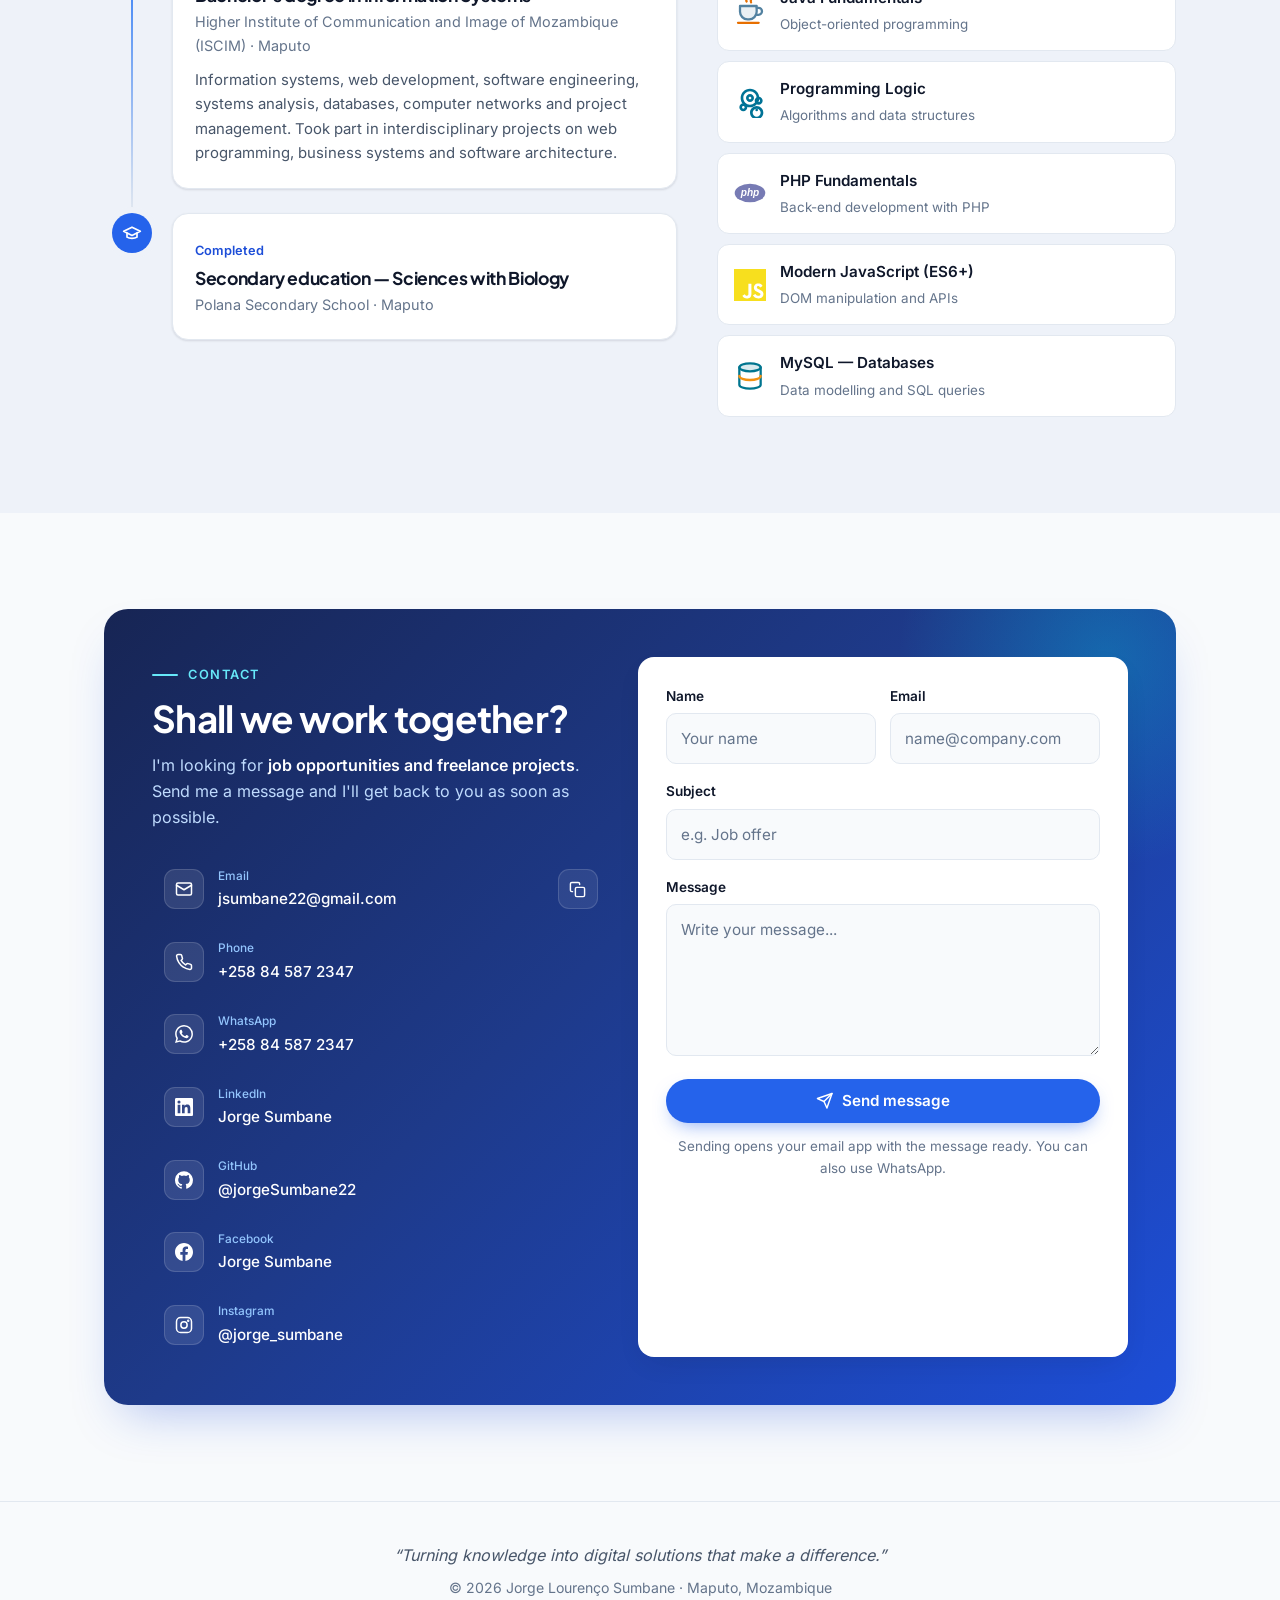
==== commit f803ba38: "Acrescenta o SumbaneCredit ao portfólio - Cartão, pré-visualização e página de projeto (pages/sumban" ====
--- a/index.html
+++ b/index.html
@@ -247,7 +247,7 @@
             <div class="container">
                 <div class="stats-grid">
                     <div class="stat reveal">
-                        <span class="stat-number" data-count="5">5</span>
+                        <span class="stat-number" data-count="6">6</span>
                         <span class="stat-label">Projetos desenvolvidos</span>
                     </div>
                     <div class="stat reveal">
@@ -255,7 +255,7 @@
                         <span class="stat-label">Tecnologias e ferramentas</span>
                     </div>
                     <div class="stat reveal">
-                        <span class="stat-number" data-count="5">5</span>
+                        <span class="stat-number" data-count="6">6</span>
                         <span class="stat-label">Cursos complementares</span>
                     </div>
                     <div class="stat reveal">
@@ -362,9 +362,9 @@
                     <div class="skill-group reveal">
                         <h3 class="skill-group-title"><svg class="icon"><use href="#i-code"/></svg> Front-end</h3>
                         <ul class="skill-list">
-                            <li><img src="assets/img/icons/html.svg" alt="" width="28" height="28"><span>HTML5<small class="skill-used">Sumbane Pay · Sistema de RH · AgroMercado · CourtIQ MZ</small></span><em class="lvl lvl-3">Avançado</em></li>
-                            <li><img src="assets/img/icons/css.svg" alt="" width="28" height="28"><span>CSS3<small class="skill-used">Sumbane Pay · Sistema de RH · AgroMercado · CourtIQ MZ</small></span><em class="lvl lvl-3">Avançado</em></li>
-                            <li><img src="assets/img/icons/js.svg" alt="" width="28" height="28"><span>JavaScript<small class="skill-used">Sumbane Pay · Sistema de RH · AgroMercado · CourtIQ MZ</small></span><em class="lvl lvl-3">Avançado</em></li>
+                            <li><img src="assets/img/icons/html.svg" alt="" width="28" height="28"><span>HTML5<small class="skill-used">Sumbane Pay · SumbaneCredit · Sistema de RH · AgroMercado · CourtIQ MZ</small></span><em class="lvl lvl-3">Avançado</em></li>
+                            <li><img src="assets/img/icons/css.svg" alt="" width="28" height="28"><span>CSS3<small class="skill-used">Sumbane Pay · SumbaneCredit · Sistema de RH · AgroMercado · CourtIQ MZ</small></span><em class="lvl lvl-3">Avançado</em></li>
+                            <li><img src="assets/img/icons/js.svg" alt="" width="28" height="28"><span>JavaScript<small class="skill-used">Sumbane Pay · SumbaneCredit · Sistema de RH · AgroMercado · CourtIQ MZ</small></span><em class="lvl lvl-3">Avançado</em></li>
                             <li><img src="assets/img/icons/responsive.svg" alt="" width="28" height="28"><span>Design responsivo<small class="skill-used">Sumbane Pay</small></span><em class="lvl lvl-3">Avançado</em></li>
                         </ul>
                     </div>
@@ -372,7 +372,7 @@
                     <div class="skill-group reveal">
                         <h3 class="skill-group-title"><svg class="icon"><use href="#i-server"/></svg> Back-end</h3>
                         <ul class="skill-list">
-                            <li><img src="assets/img/icons/php.svg" alt="" width="28" height="28"><span>PHP<small class="skill-used">Sumbane Pay · Sistema de RH · AgroMercado · CourtIQ MZ</small></span><em class="lvl lvl-3">Avançado</em></li>
+                            <li><img src="assets/img/icons/php.svg" alt="" width="28" height="28"><span>PHP<small class="skill-used">Sumbane Pay · SumbaneCredit · Sistema de RH · AgroMercado · CourtIQ MZ</small></span><em class="lvl lvl-3">Avançado</em></li>
                             <li><img src="assets/img/icons/java.svg" alt="" width="28" height="28"><span>Java<small class="skill-used">SmartCare</small></span><em class="lvl lvl-2">Intermédio</em></li>
                             <li><img src="assets/img/icons/python.svg" alt="" width="28" height="28"><span>Python</span><em class="lvl lvl-1">Em evolução</em></li>
                         </ul>
@@ -383,15 +383,15 @@
                         <ul class="skill-list">
                             <li><img src="assets/img/icons/react.svg" alt="" width="28" height="28"><span>React</span><em class="lvl lvl-2">Intermédio</em></li>
                             <li><img src="assets/img/icons/spring.svg" alt="" width="28" height="28"><span>Spring Boot</span><em class="lvl lvl-2">Intermédio</em></li>
-                            <li><img src="assets/img/icons/laravel.svg" alt="" width="28" height="28"><span>Laravel</span><em class="lvl lvl-2">Intermédio</em></li>
-                            <li><img src="assets/img/icons/bootstrap.svg" alt="" width="28" height="28"><span>Bootstrap<small class="skill-used">Sumbane Pay · AgroMercado</small></span><em class="lvl lvl-3">Avançado</em></li>
+                            <li><img src="assets/img/icons/laravel.svg" alt="" width="28" height="28"><span>Laravel<small class="skill-used">SumbaneCredit</small></span><em class="lvl lvl-2">Intermédio</em></li>
+                            <li><img src="assets/img/icons/bootstrap.svg" alt="" width="28" height="28"><span>Bootstrap<small class="skill-used">Sumbane Pay · SumbaneCredit · AgroMercado</small></span><em class="lvl lvl-3">Avançado</em></li>
                         </ul>
                     </div>
 
                     <div class="skill-group reveal">
                         <h3 class="skill-group-title"><svg class="icon"><use href="#i-db"/></svg> Bases de dados</h3>
                         <ul class="skill-list">
-                            <li><img src="assets/img/icons/mysql.svg" alt="" width="28" height="28"><span>MySQL / SQL<small class="skill-used">Sumbane Pay · Sistema de RH · AgroMercado · CourtIQ MZ · SmartCare</small></span><em class="lvl lvl-2">Intermédio</em></li>
+                            <li><img src="assets/img/icons/mysql.svg" alt="" width="28" height="28"><span>MySQL / SQL<small class="skill-used">Sumbane Pay · SumbaneCredit · Sistema de RH · AgroMercado · CourtIQ MZ · SmartCare</small></span><em class="lvl lvl-2">Intermédio</em></li>
                             <li><img src="assets/img/icons/firebase.svg" alt="" width="28" height="28"><span>Firebase<small class="skill-used">Sumbane Pay</small></span><em class="lvl lvl-2">Intermédio</em></li>
                         </ul>
                     </div>
@@ -410,14 +410,16 @@
                     <div class="skill-group reveal">
                         <h3 class="skill-group-title"><svg class="icon"><use href="#i-spark"/></svg> Arquitetura de software</h3>
                         <ul class="skill-list skill-list-plain">
-                            <li><span class="skill-dot" aria-hidden="true"></span><span>Arquitetura em camadas (controladores, modelos, middleware)<small class="skill-used">Sumbane Pay</small></span></li>
+                            <li><span class="skill-dot" aria-hidden="true"></span><span>Arquitetura em camadas (controladores, modelos, middleware)<small class="skill-used">Sumbane Pay · SumbaneCredit</small></span></li>
                             <li><span class="skill-dot" aria-hidden="true"></span><span>Arquitetura modular<small class="skill-used">Sistema de RH · CourtIQ MZ</small></span></li>
                             <li><span class="skill-dot" aria-hidden="true"></span><span>Programação orientada a objetos<small class="skill-used">Sistema de RH · SmartCare</small></span></li>
                             <li><span class="skill-dot" aria-hidden="true"></span><span>Plataforma multi-cliente (dados separados)<small class="skill-used">Sumbane Pay · CourtIQ MZ</small></span></li>
-                            <li><span class="skill-dot" aria-hidden="true"></span><span>Controlo de acesso por perfil<small class="skill-used">Sumbane Pay · Sistema de RH · AgroMercado · CourtIQ MZ</small></span></li>
+                            <li><span class="skill-dot" aria-hidden="true"></span><span>Controlo de acesso por perfil<small class="skill-used">Sumbane Pay · SumbaneCredit · Sistema de RH · AgroMercado · CourtIQ MZ</small></span></li>
                             <li><span class="skill-dot" aria-hidden="true"></span><span>Segurança web: CSRF, consultas preparadas, limite de logins<small class="skill-used">Sumbane Pay · AgroMercado</small></span></li>
                             <li><span class="skill-dot" aria-hidden="true"></span><span>ORM com Hibernate e padrões DAO/MVC<small class="skill-used">SmartCare</small></span></li>
-                            <li><span class="skill-dot" aria-hidden="true"></span><span>Auditoria de atividades<small class="skill-used">Sumbane Pay · Sistema de RH · AgroMercado · CourtIQ MZ · SmartCare</small></span></li>
+                            <li><span class="skill-dot" aria-hidden="true"></span><span>Auditoria de atividades<small class="skill-used">Sumbane Pay · SumbaneCredit · Sistema de RH · AgroMercado · CourtIQ MZ · SmartCare</small></span></li>
+                            <li><span class="skill-dot" aria-hidden="true"></span><span>Transações, idempotência e razão imutável<small class="skill-used">SumbaneCredit</small></span></li>
+                            <li><span class="skill-dot" aria-hidden="true"></span><span>Testes automáticos com PHPUnit<small class="skill-used">SumbaneCredit</small></span></li>
                         </ul>
                     </div>
                 </div>
@@ -490,6 +492,37 @@
                                     Ver detalhes
                                 </a>
                                 <a class="btn btn-ghost btn-sm" href="https://github.com/jorgeSumbane22/SumbanePay" target="_blank" rel="noopener noreferrer">
+                                    <svg class="icon"><use href="#i-github"/></svg>
+                                    Código
+                                </a>
+                            </div>
+                        </div>
+                    </article>
+
+                    <!-- SumbaneCredit -->
+                    <article class="project reveal" data-key="sumbanecredit" data-tags="php javascript web gestao" id="projeto-sumbanecredit">
+                        <div class="project-media">
+                            <img src="assets/img/sumbanecredit.webp" alt="Capa do projeto SumbaneCredit" loading="lazy" width="1000" height="448">
+                        </div>
+                        <div class="project-body">
+                            <div class="project-meta">
+                                <span class="badge badge-ongoing">Em desenvolvimento</span>
+                                <span class="project-kind">Web · Laravel</span>
+                            </div>
+                            <h3 class="project-title">SumbaneCredit</h3>
+                            <p class="project-sub">Gestão de microcrédito</p>
+                            <p class="project-desc">
+                                Sistema de gestão de microcrédito para Moçambique: website institucional, portal do cliente e painel administrativo, com motor financeiro em decimal, razão imutável, auditoria, permissões por perfil, documentos PDF/Excel e tarefas agendadas.
+                            </p>
+                            <ul class="chips chips-sm">
+                                <li>Laravel 12</li><li>PHP 8.2</li><li>MySQL</li><li>Bootstrap 5</li><li>Chart.js</li><li>PHPUnit</li>
+                            </ul>
+                            <div class="project-links">
+                                <a class="btn btn-ghost btn-sm" href="pages/sumbanecredit.html" data-detail="sumbanecredit">
+                                    <svg class="icon"><use href="#i-info"/></svg>
+                                    Ver detalhes
+                                </a>
+                                <a class="btn btn-ghost btn-sm" href="https://github.com/jorgeSumbane22/SumbaneCredit" target="_blank" rel="noopener noreferrer">
                                     <svg class="icon"><use href="#i-github"/></svg>
                                     Código
                                 </a>
@@ -878,6 +911,48 @@
         </div>
     </template>
 
+    <template id="detail-sumbanecredit">
+        <div class="detail-media"><img src="assets/img/sumbanecredit.webp" alt="Capa do projeto SumbaneCredit" width="1000" height="448"></div>
+        <div class="detail-body">
+            <div class="project-meta"><span class="badge badge-ongoing">Em desenvolvimento</span><span class="project-kind">Web · Laravel</span></div>
+            <h2 class="detail-title" id="detailTitle">SumbaneCredit</h2>
+            <p class="project-sub">Gestão de microcrédito</p>
+            <h3>Sobre o projeto</h3>
+            <p>Aplicação web em Laravel para uma instituição de microcrédito em Moçambique. Junta numa só aplicação o website institucional, o portal do cliente e o painel administrativo, da simulação do crédito à cobrança.</p>
+            <h3>O que faz</h3>
+            <ul class="detail-list">
+                    <li>Simulação de crédito e pedidos online, com uma máquina de estados para cada pedido</li>
+                    <li>Avaliação de crédito com regras configuráveis (a decisão final é sempre humana)</li>
+                    <li>Produtos de crédito versionados, com taxas, encargos e penalizações definidos por produto</li>
+                    <li>Desembolsos e plano de prestações: prestações constantes, amortização constante ou juros simples</li>
+                    <li>Pagamentos com imputação automática, liquidação antecipada, estornos e reestruturação</li>
+                    <li>Cobranças com registo de contactos e promessas de pagamento</li>
+                    <li>14 relatórios no ecrã, em PDF e em Excel</li>
+                    <li>Documentos em PDF: contrato, plano de pagamentos, recibo, desembolso e extrato</li>
+                    <li>Portal do cliente, notificações por email (e SMS opcional) e autenticação de dois fatores</li>
+                    <li>Tarefas agendadas diárias: atrasos, penalizações, lembretes e reconciliação de saldos</li>
+            </ul>
+            <h3>Perfis de utilizador</h3>
+            <ul class="chips"><li>Super Administrador</li><li>Administrador</li><li>Gestor de Crédito</li><li>Agente de Crédito</li><li>Caixa</li><li>Contabilista</li><li>Cliente</li></ul>
+            <h3>Destaques técnicos</h3>
+            <ul class="detail-list">
+                    <li>Laravel 12 organizado em serviços de domínio: financeiro, crédito, empréstimos, pagamentos, cobranças, relatórios e documentos</li>
+                    <li>Motor financeiro puro com aritmética decimal (DECIMAL(15,2) e bcmath), sem números de vírgula flutuante</li>
+                    <li>Razão e auditoria imutáveis, transações MySQL com bloqueio de linhas, índices únicos e chaves de idempotência</li>
+                    <li>Permissões por perfil (spatie/laravel-permission) e políticas que garantem que cada cliente só vê os seus registos</li>
+                    <li>Eventos de domínio e notificações em fila (base de dados, email e SMS)</li>
+                    <li>PDF com laravel-dompdf e Excel com maatwebsite/excel</li>
+                    <li>Testes automáticos com PHPUnit, incluindo o motor financeiro e a autenticação</li>
+            </ul>
+            <h3>Estado</h3>
+            <p>Funcional em ambiente local, com dados de demonstração. Antes de produção faltam as integrações reais (email, SMS, M-Pesa e e-Mola) e a validação legal e regulatória pela instituição.</p>
+            <ul class="chips chips-sm"><li>Laravel 12</li><li>PHP 8.2</li><li>MySQL</li><li>Bootstrap 5</li><li>Chart.js</li><li>PHPUnit</li></ul>
+            <div class="project-links">
+                <a class="btn btn-ghost btn-sm" href="https://github.com/jorgeSumbane22/SumbaneCredit" target="_blank" rel="noopener noreferrer"><svg class="icon"><use href="#i-github"/></svg> Código</a>
+            </div>
+        </div>
+    </template>
+
     <template id="detail-rh">
         <div class="detail-media"><img src="assets/img/rh.webp" alt="Ecrã de entrada do Sistema de RH" width="1000" height="448"></div>
         <div class="detail-body">
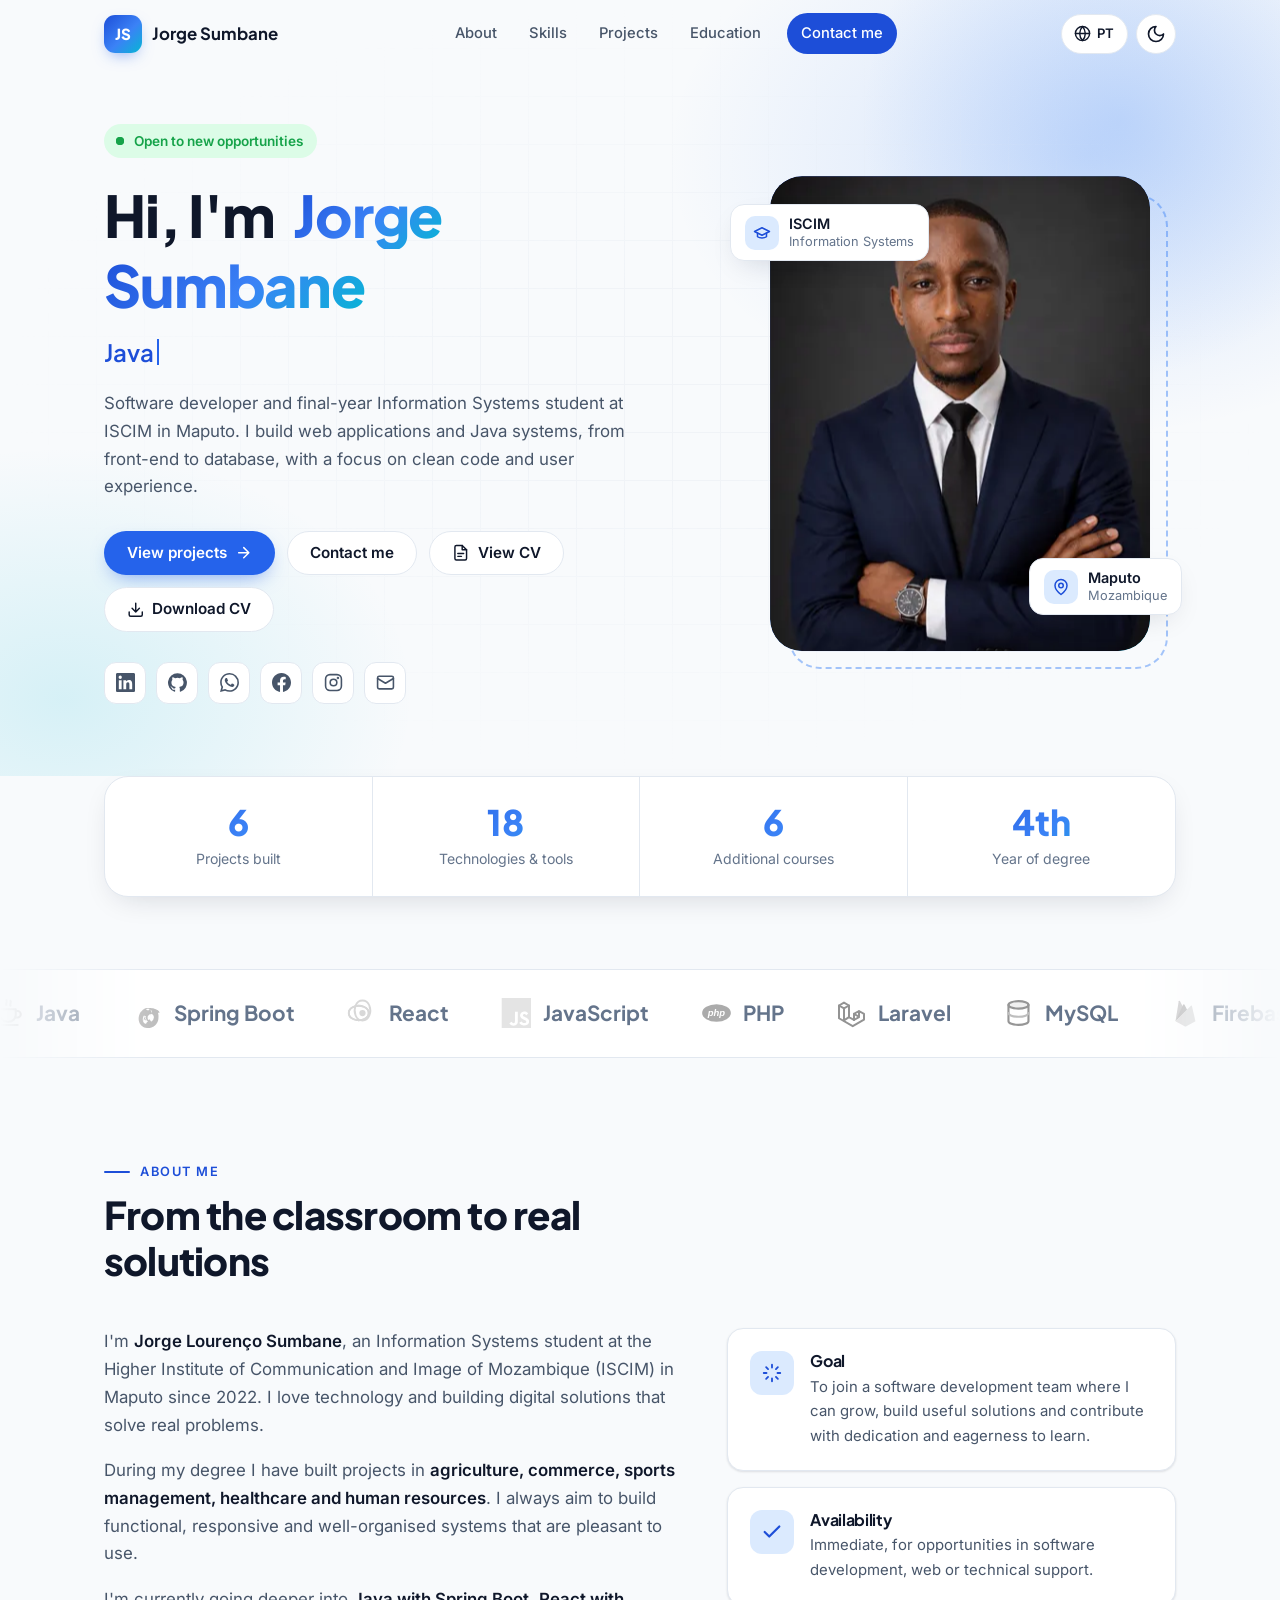
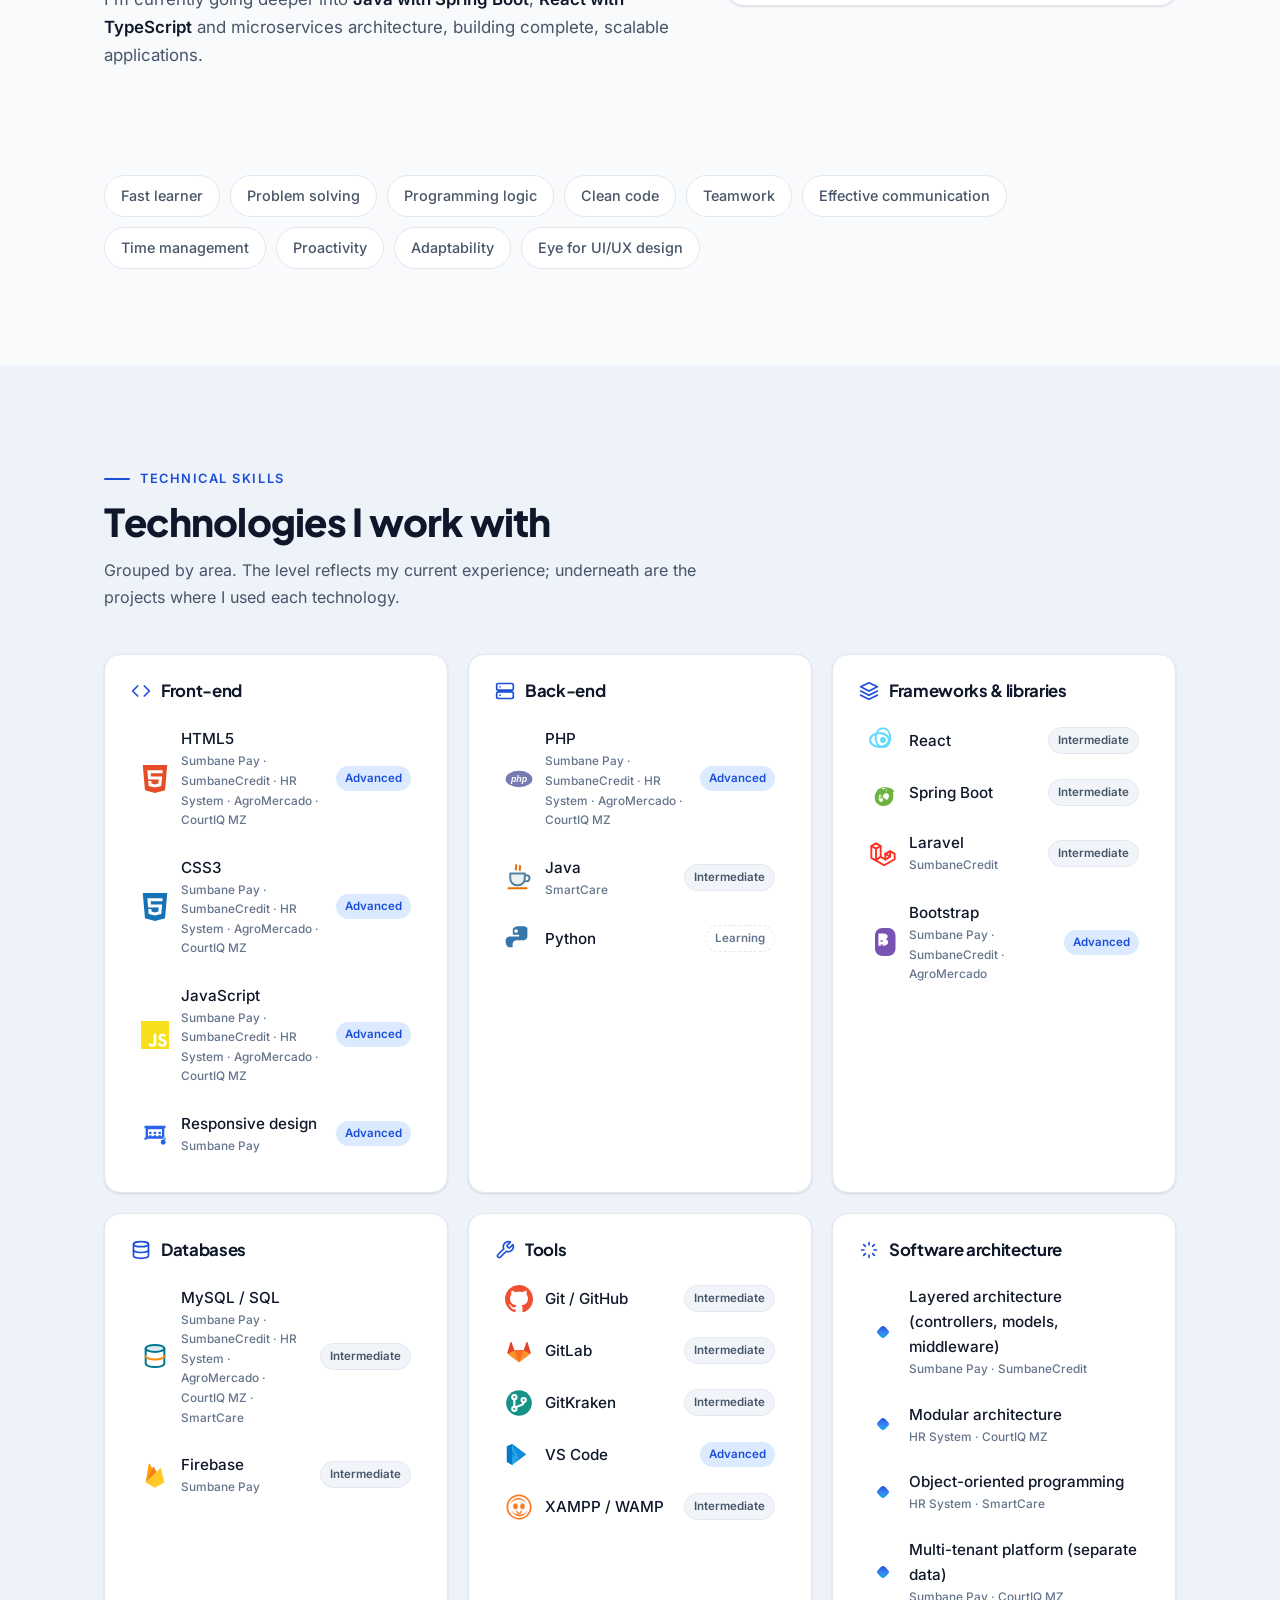
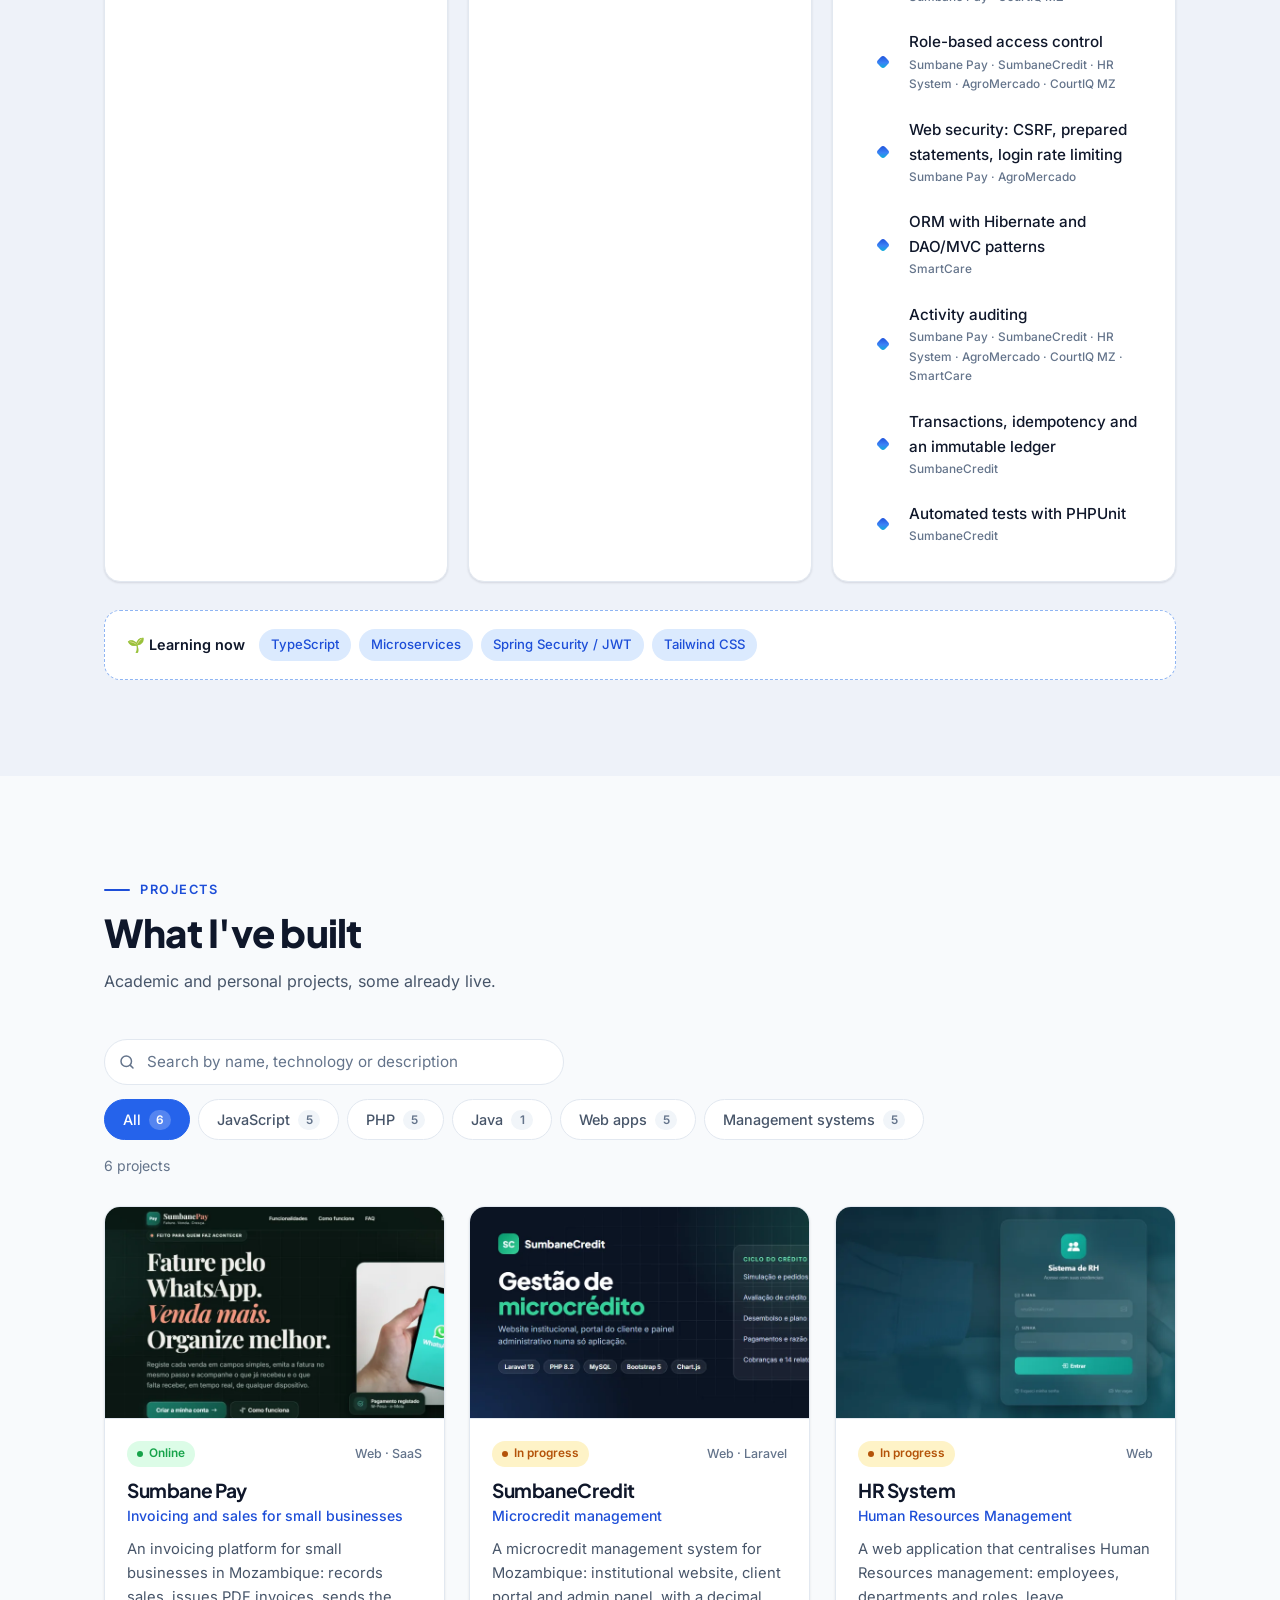
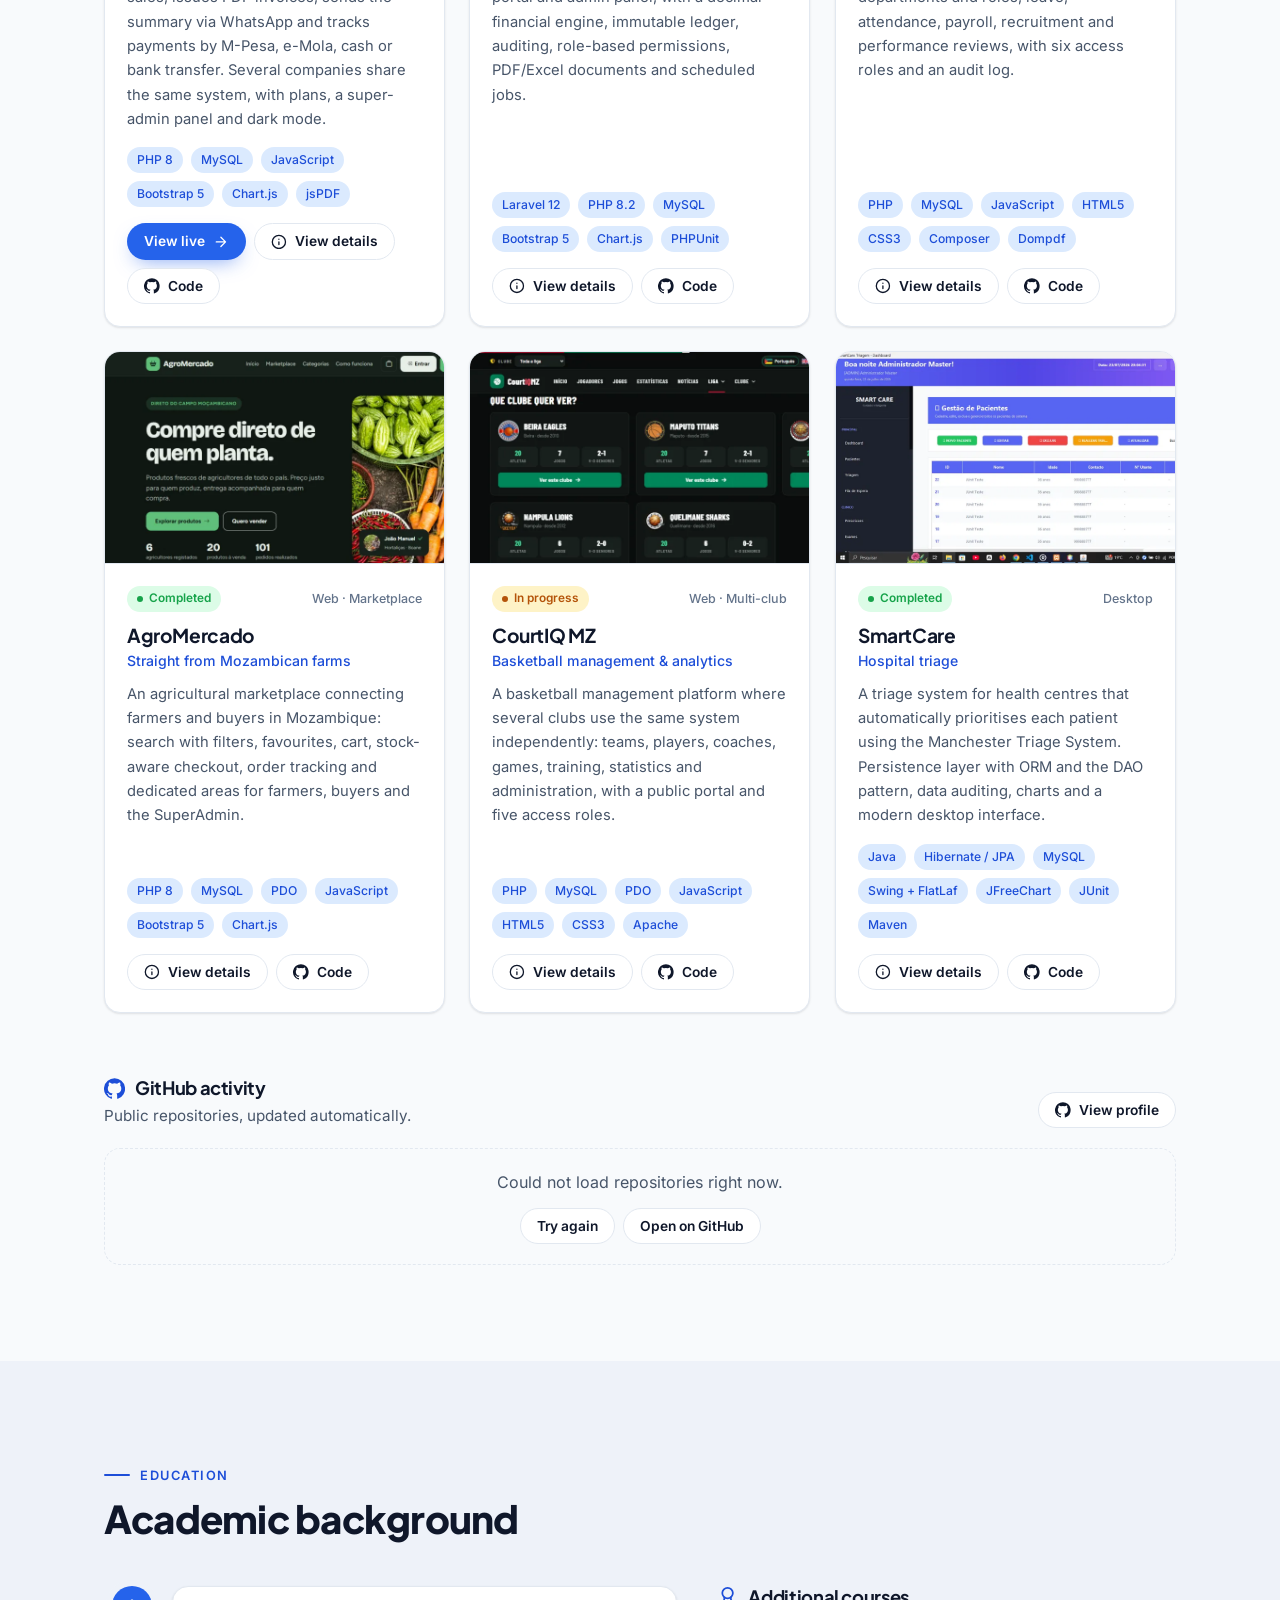
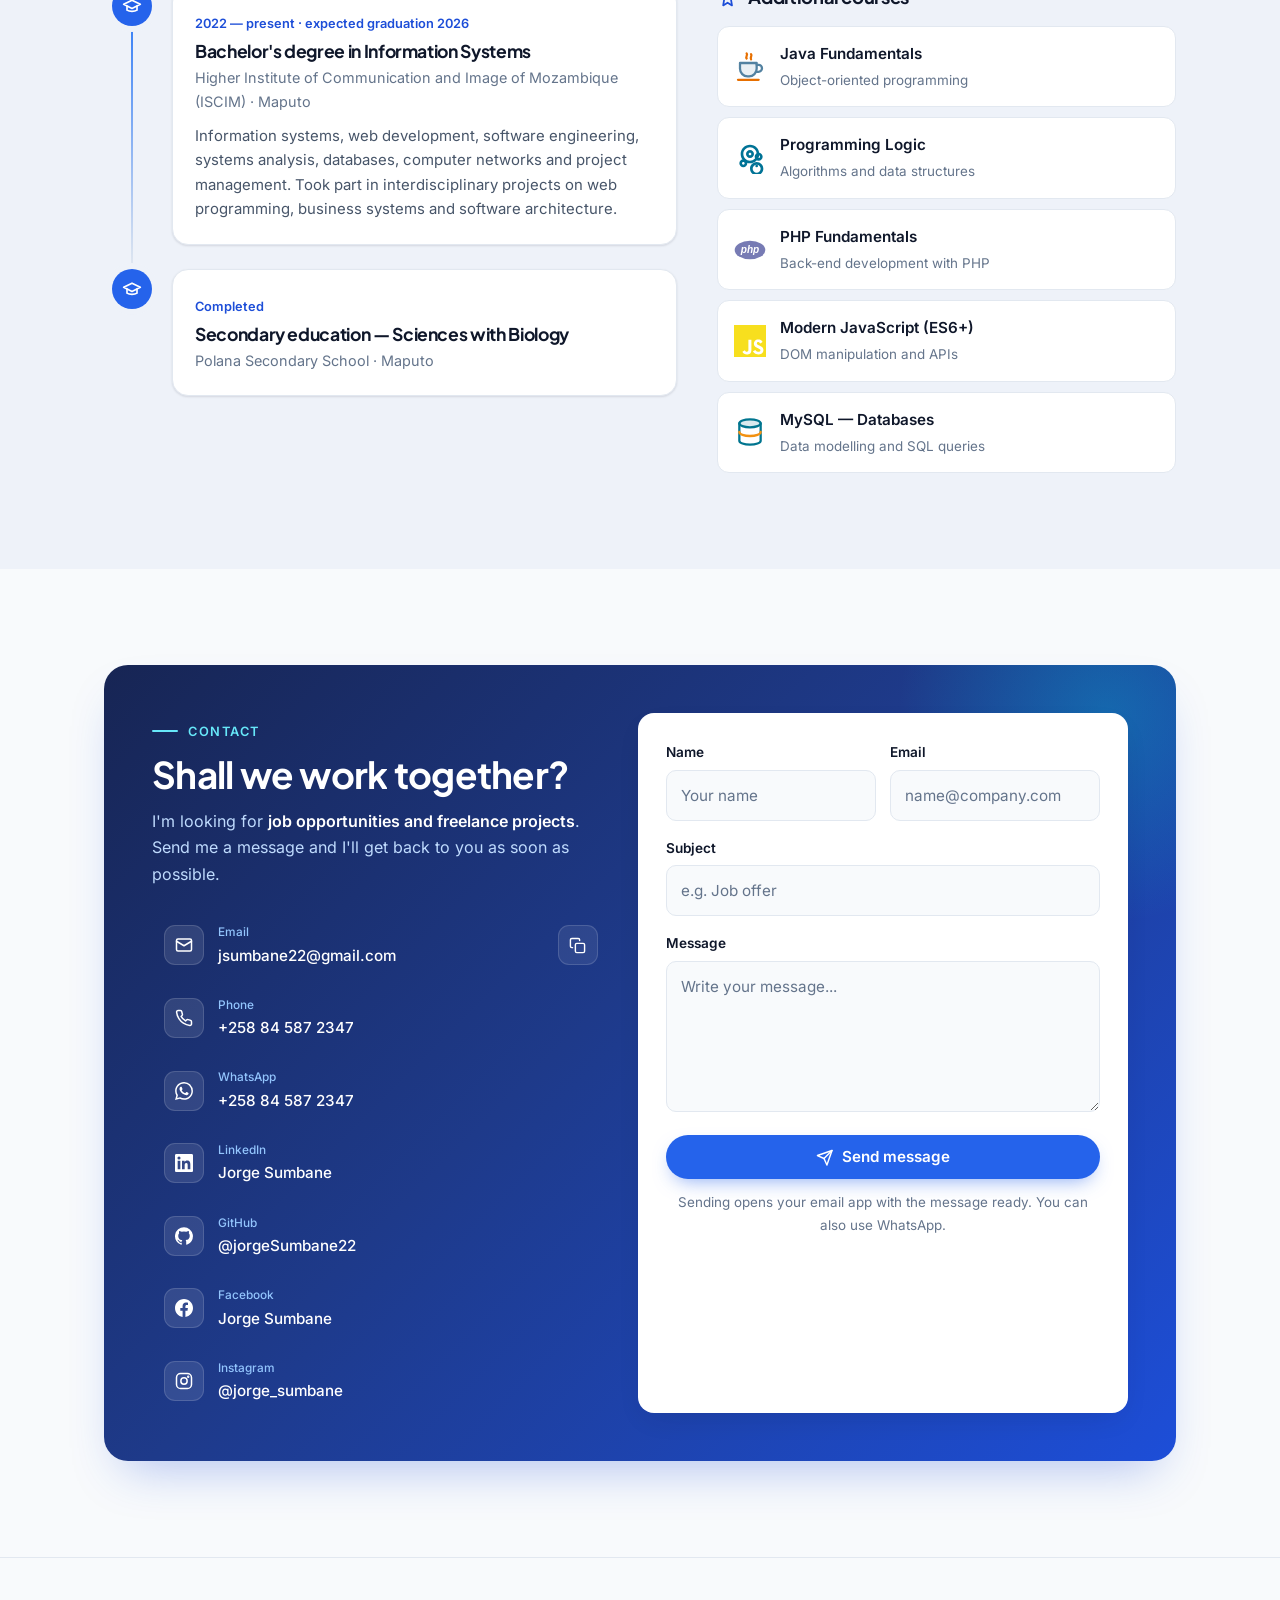
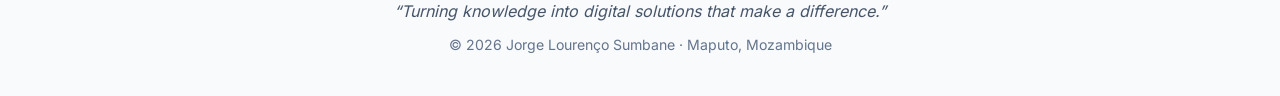
==== commit 73ba48fa: "CV profissional: versão interativa e PDFs para recrutamento (PT/EN) - tools/cv/cv-data.mjs: fonte ún" ====
--- a/index.html
+++ b/index.html
@@ -207,9 +207,13 @@
                             <svg class="icon"><use href="#i-arrow"/></svg>
                         </a>
                         <a href="#contacto" class="btn btn-ghost">Contactar</a>
-                        <a href="cv.html" class="btn btn-ghost" id="cvLink" title="Abre o CV numa página pronta para imprimir ou guardar como PDF">
+                        <a href="cv.html" class="btn btn-ghost" id="cvLink" title="Abre o CV interativo">
                             <svg class="icon"><use href="#i-file"/></svg>
-                            <span id="cvLabel">CV para imprimir / PDF</span>
+                            <span id="cvLabel">Ver CV</span>
+                        </a>
+                        <a href="assets/cv/Jorge_Lourenco_Sumbane_CV_PT.pdf" class="btn btn-ghost" id="cvPdf" download title="Descarrega o CV em PDF">
+                            <svg class="icon"><use href="#i-download"/></svg>
+                            <span id="cvPdfLabel">Descarregar CV</span>
                         </a>
                     </div>
 
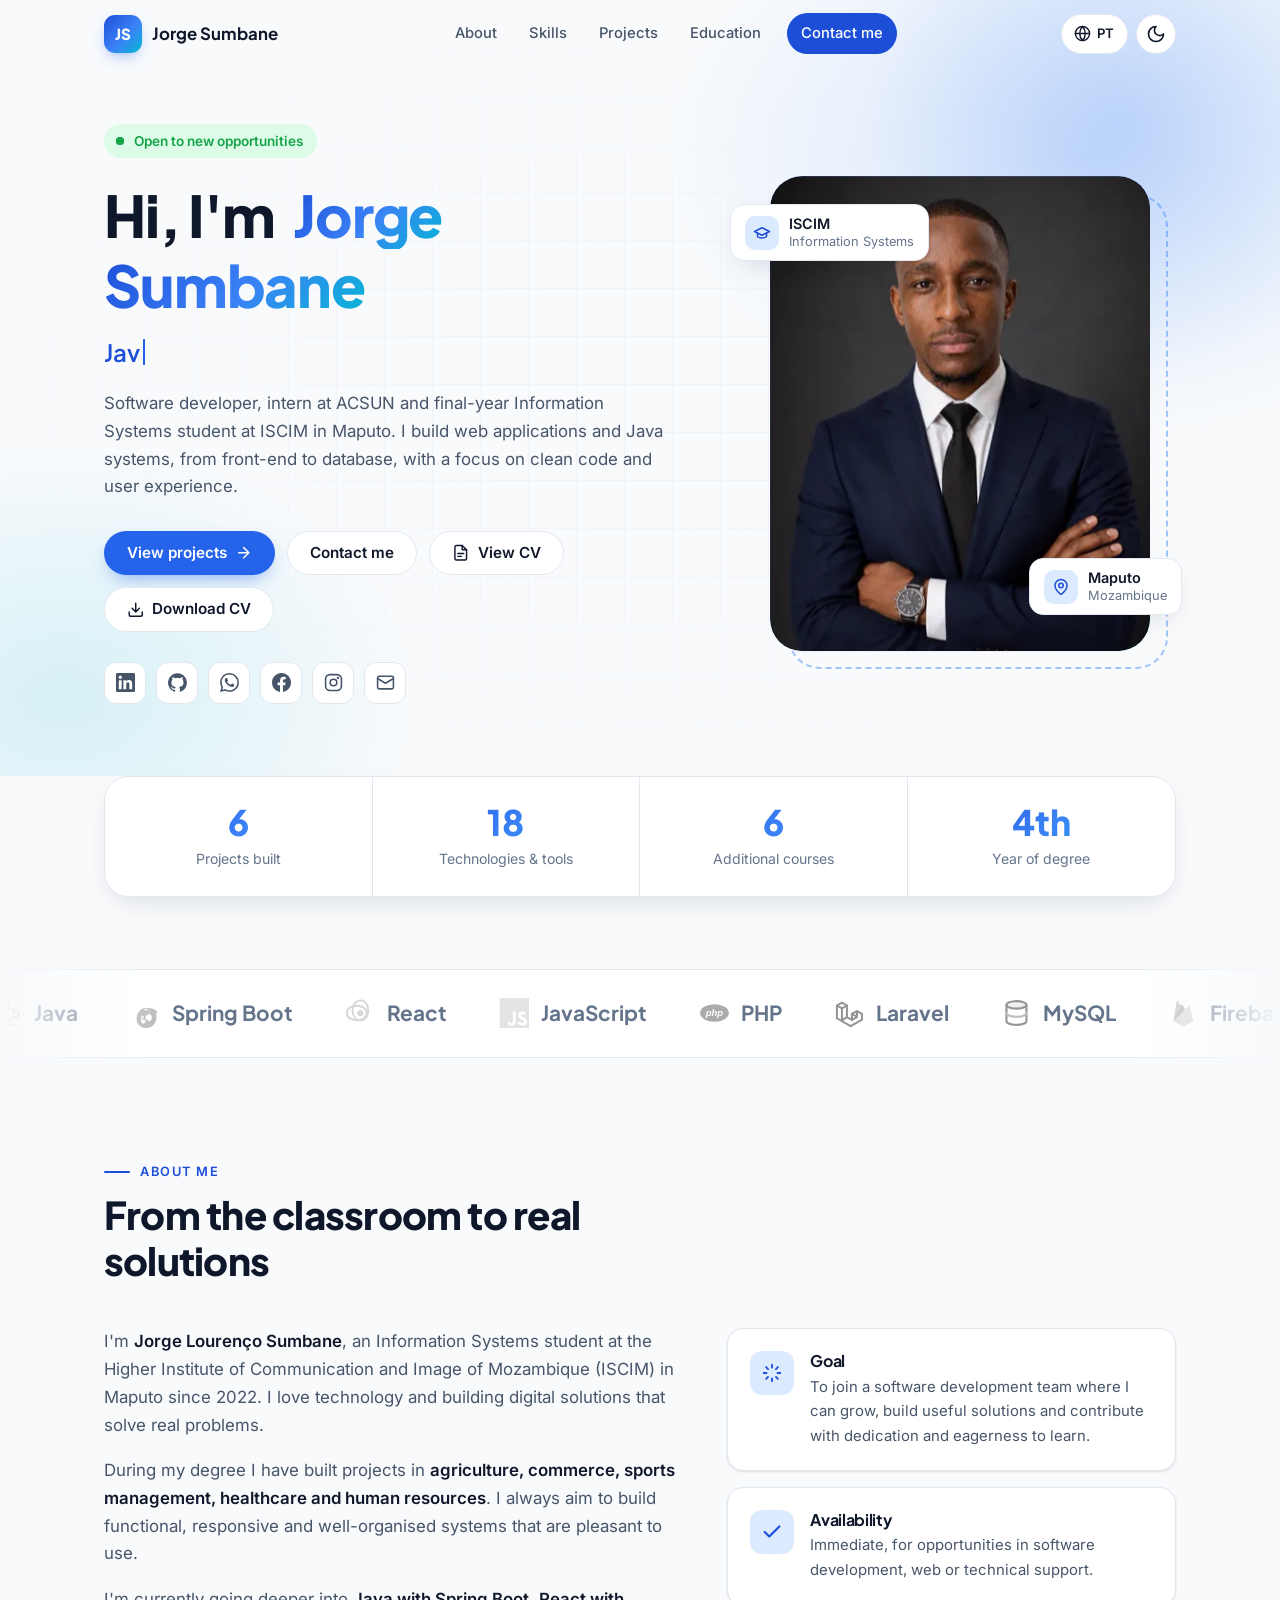
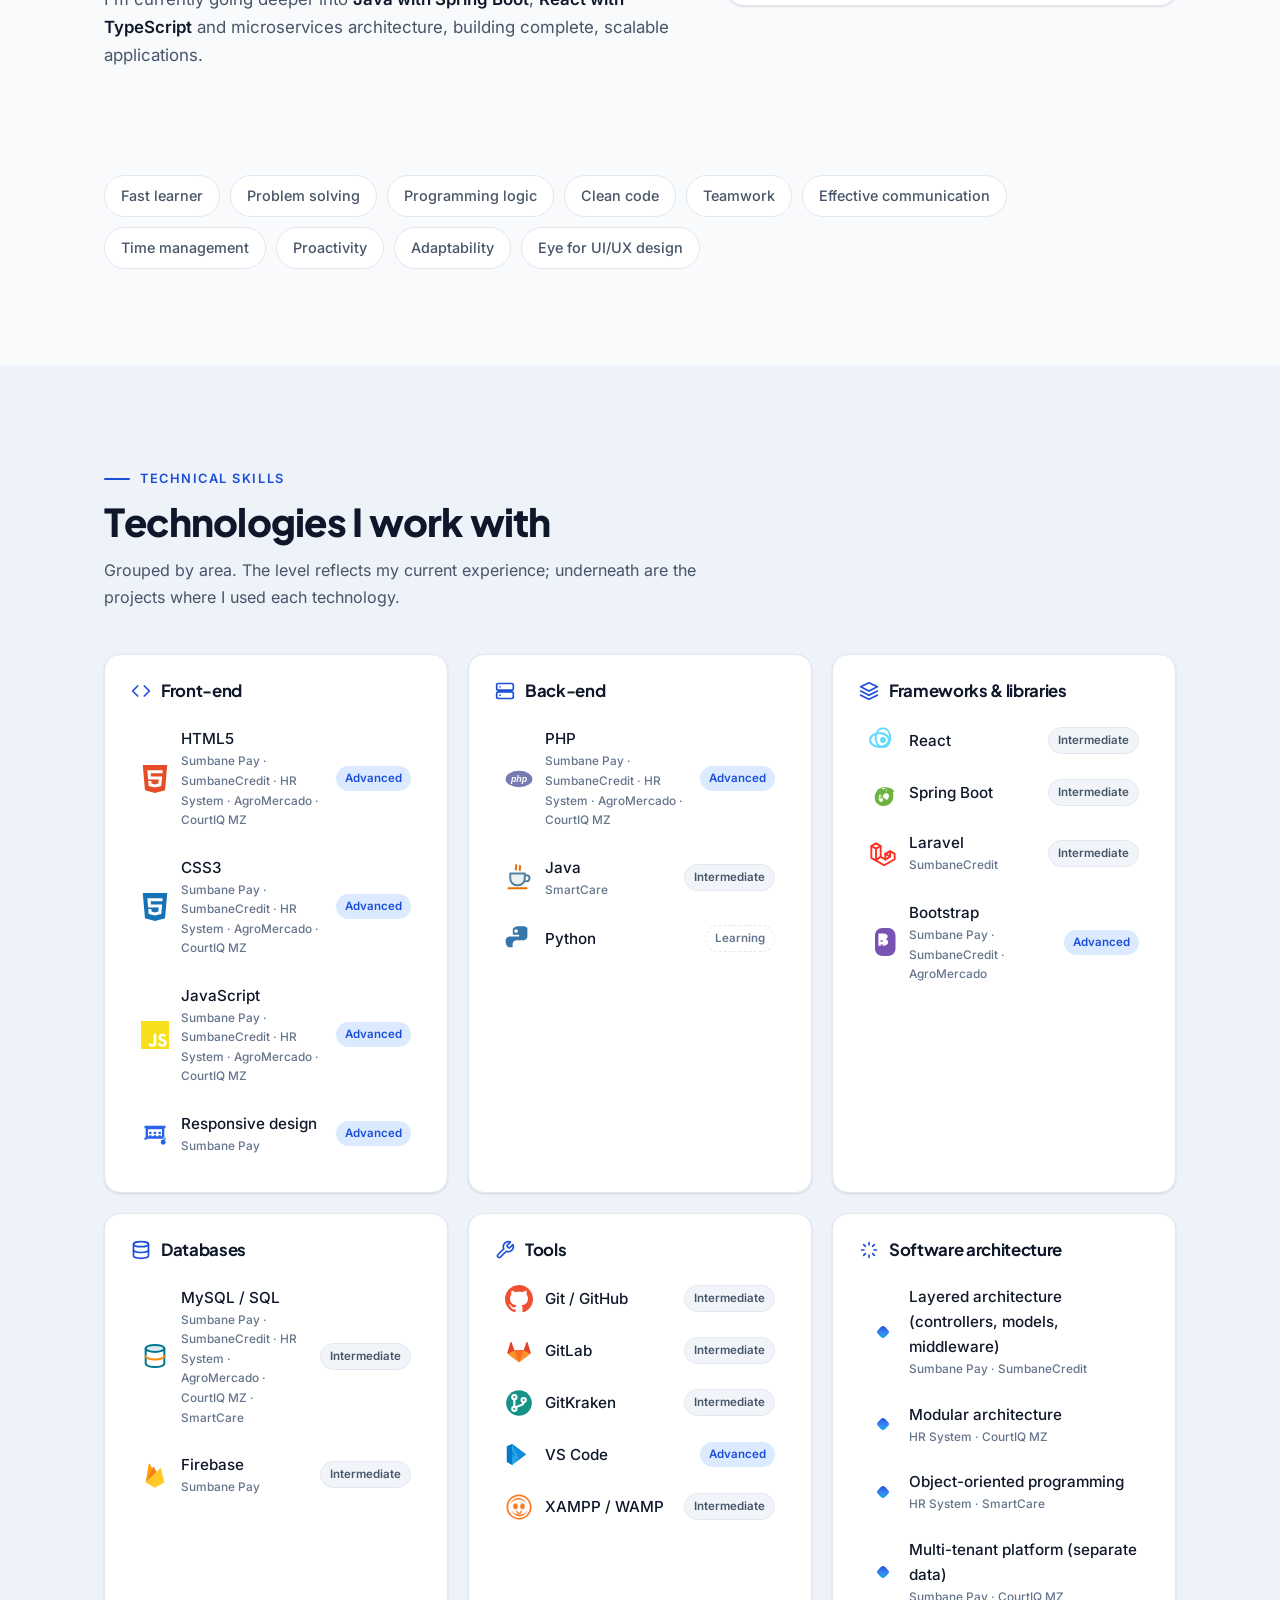
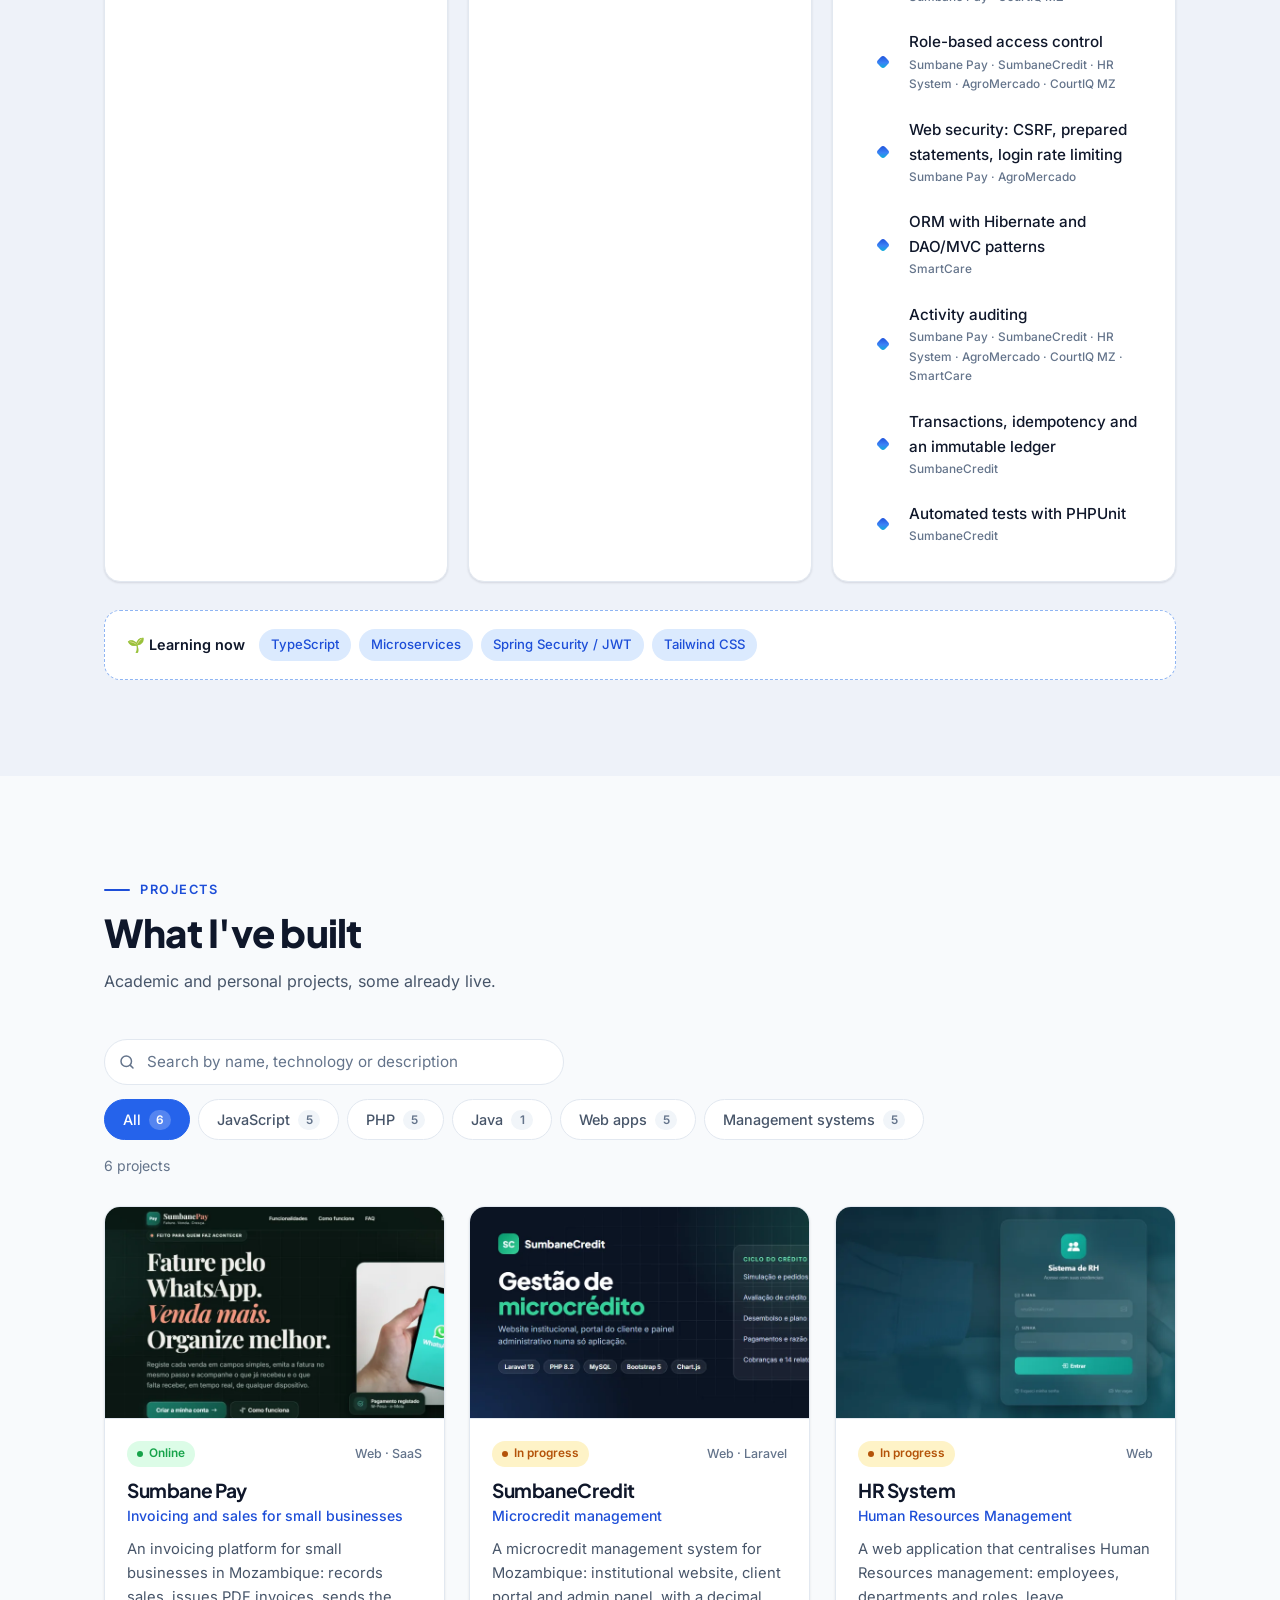
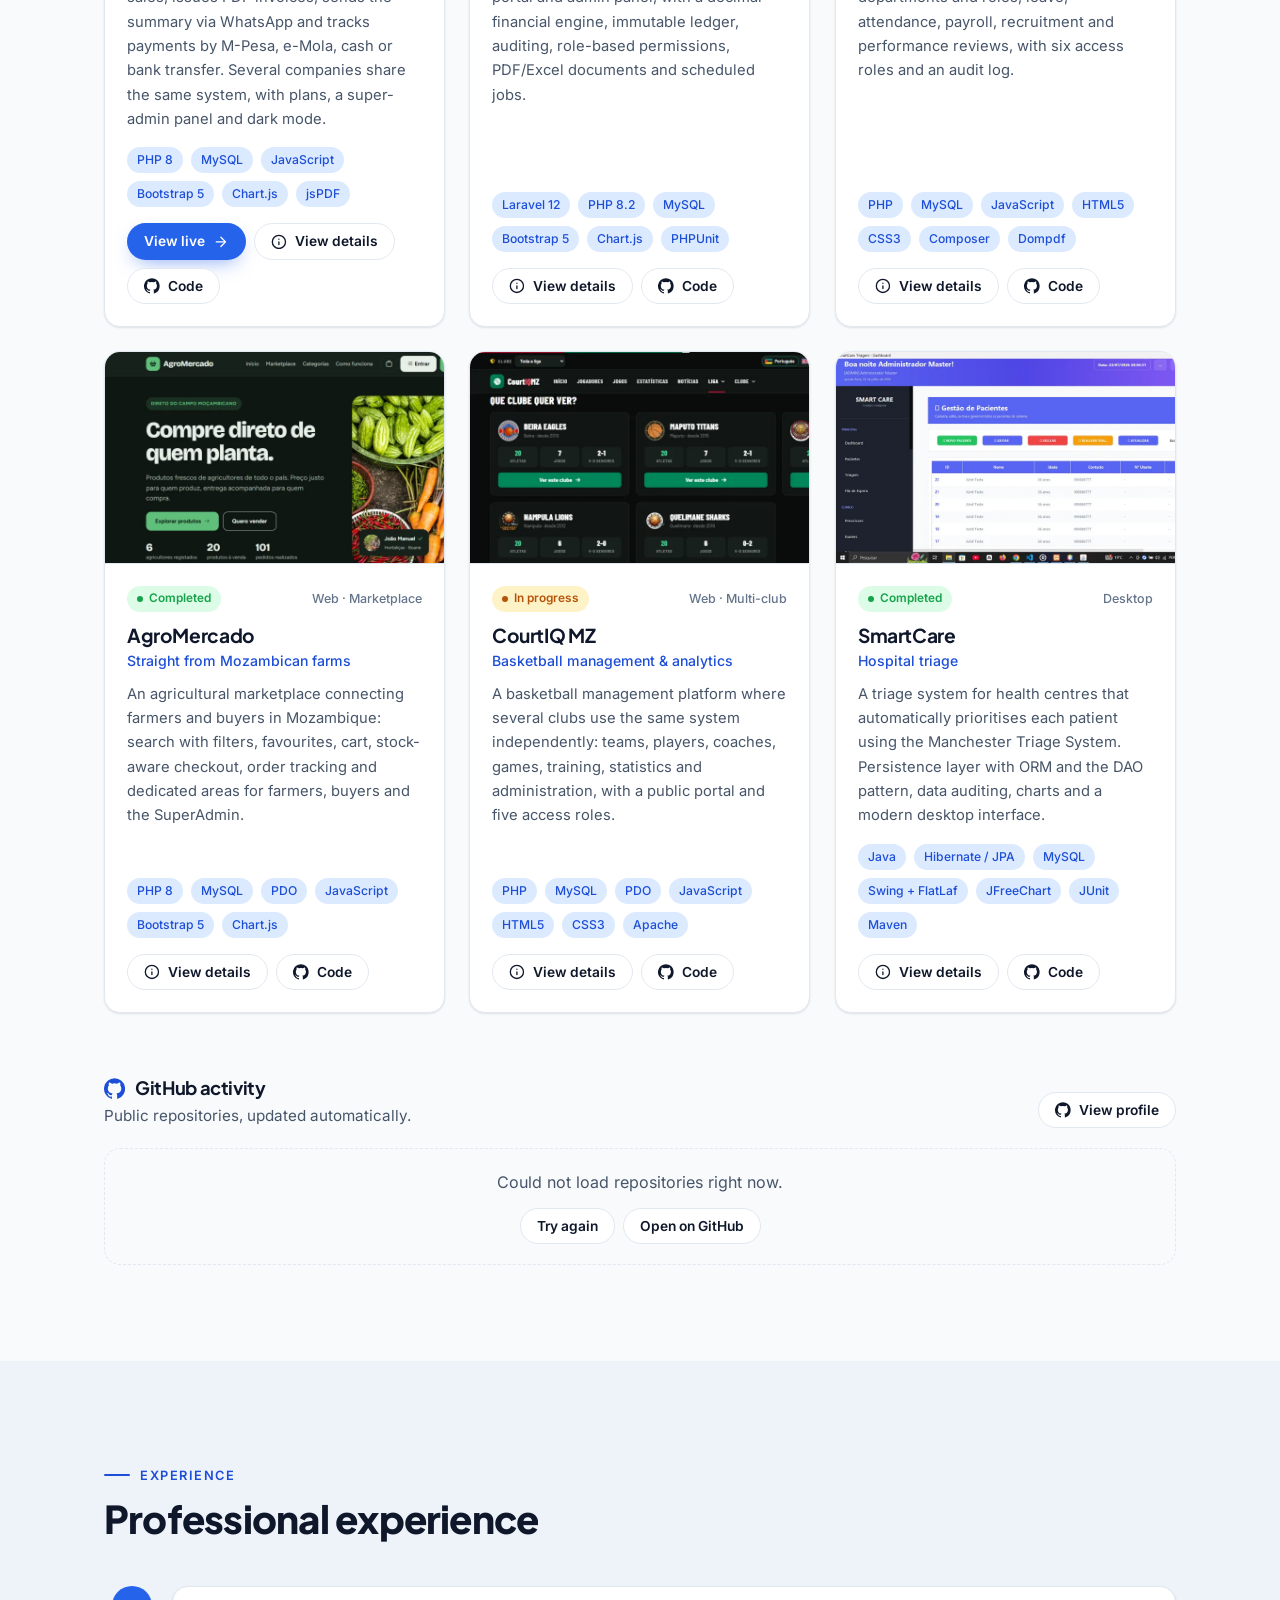
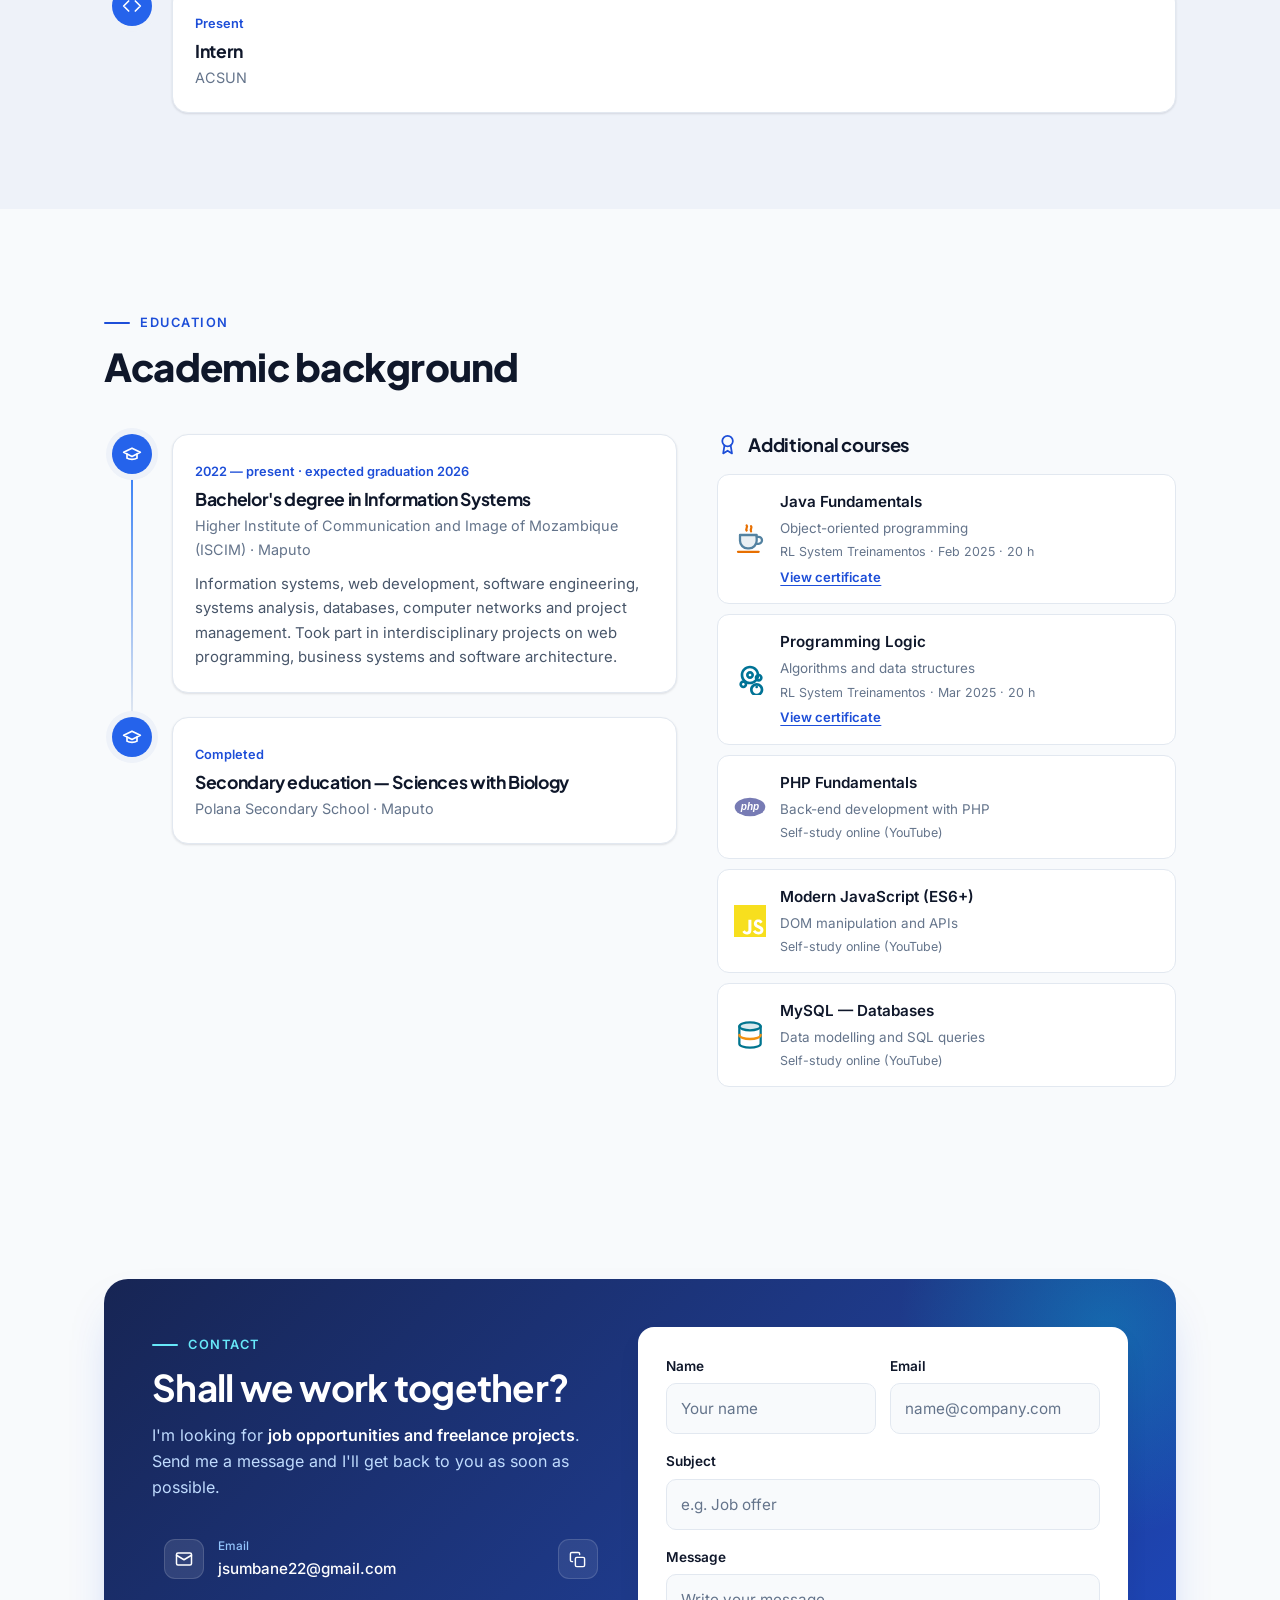
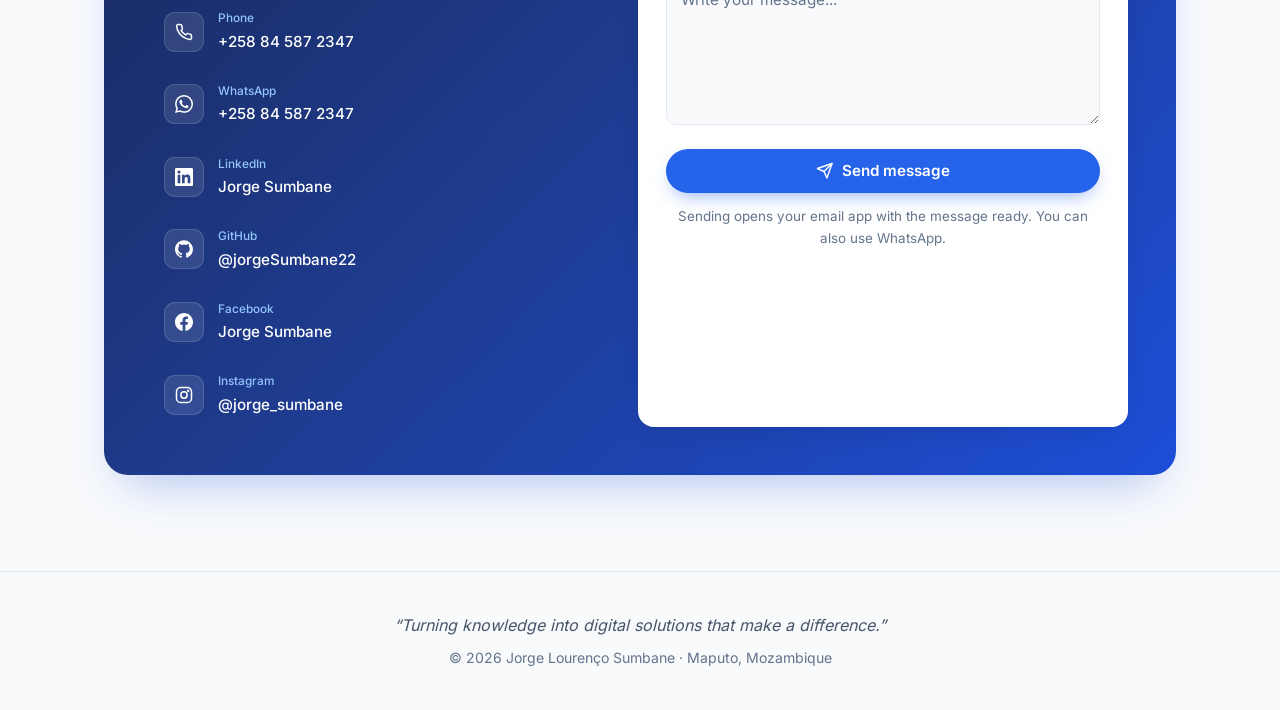
==== commit e407f710: "CV e portfólio: estágio na ACSUN, certificados, idiomas e título "Desenvolvedor de Software" - Títul" ====
--- a/index.html
+++ b/index.html
@@ -196,7 +196,7 @@
                     </p>
 
                     <p class="hero-lead">
-                        Desenvolvedor de software e estudante finalista de Informática de Sistemas no ISCIM, em Maputo.
+                        Desenvolvedor de software, estagiário na ACSUN e estudante finalista de Informática de Sistemas no ISCIM, em Maputo.
                         Crio aplicações web e sistemas em Java, do front-end à base de dados,
                         com atenção à organização do código e à experiência do utilizador.
                     </p>
@@ -691,7 +691,27 @@
         </section>
 
         <!-- ===== FORMAÇÃO ===== -->
-        <section class="section section-alt" id="formacao">
+        <!-- ===== EXPERIÊNCIA ===== -->
+        <section class="section section-alt" id="experiencia">
+            <div class="container">
+                <header class="section-head reveal">
+                    <span class="eyebrow">Experiência</span>
+                    <h2 class="section-title">Experiência profissional</h2>
+                </header>
+                <ol class="timeline">
+                    <li class="timeline-item reveal">
+                        <span class="timeline-dot"><svg class="icon"><use href="#i-code"/></svg></span>
+                        <div class="timeline-card">
+                            <span class="timeline-date">Atualmente</span>
+                            <h3>Estagiário</h3>
+                            <p class="timeline-inst">ACSUN</p>
+                        </div>
+                    </li>
+                </ol>
+            </div>
+        </section>
+
+        <section class="section" id="formacao">
             <div class="container">
                 <header class="section-head reveal">
                     <span class="eyebrow">Formação</span>
@@ -726,41 +746,18 @@
                     <div class="certs reveal">
                         <h3 class="sub-title"><svg class="icon"><use href="#i-award"/></svg> Cursos complementares</h3>
                         <ul class="cert-list">
-                            <li><img src="assets/img/icons/java.svg" alt="" width="32" height="32"><div><strong>Java Básico</strong><span>Programação orientada a objetos</span></div></li>
-                            <li><img src="assets/img/icons/java-basic.svg" alt="" width="32" height="32"><div><strong>Lógica de Programação</strong><span>Algoritmos e estruturas de dados</span></div></li>
-                            <li><img src="assets/img/icons/php.svg" alt="" width="32" height="32"><div><strong>PHP Fundamentals</strong><span>Desenvolvimento back-end com PHP</span></div></li>
-                            <li><img src="assets/img/icons/js.svg" alt="" width="32" height="32"><div><strong>JavaScript Moderno (ES6+)</strong><span>Manipulação do DOM e APIs</span></div></li>
-                            <li><img src="assets/img/icons/mysql.svg" alt="" width="32" height="32"><div><strong>MySQL — Bases de Dados</strong><span>Modelação e consultas SQL</span></div></li>
+                            <li><img src="assets/img/icons/java.svg" alt="" width="32" height="32"><div><strong>Java Básico</strong><span>Programação orientada a objetos</span><small class="cert-meta">RL System Treinamentos · fev. 2025 · 20 h</small><a class="cert-link" href="assets/img/certificados/java-basico-rlsystem.webp" target="_blank" rel="noopener">Ver certificado</a></div></li>
+                            <li><img src="assets/img/icons/java-basic.svg" alt="" width="32" height="32"><div><strong>Lógica de Programação</strong><span>Algoritmos e estruturas de dados</span><small class="cert-meta">RL System Treinamentos · mar. 2025 · 20 h</small><a class="cert-link" href="assets/img/certificados/logica-programacao-rlsystem.webp" target="_blank" rel="noopener">Ver certificado</a></div></li>
+                            <li><img src="assets/img/icons/php.svg" alt="" width="32" height="32"><div><strong>PHP Fundamentals</strong><span>Desenvolvimento back-end com PHP</span><small class="cert-meta">Autoformação online (YouTube)</small></div></li>
+                            <li><img src="assets/img/icons/js.svg" alt="" width="32" height="32"><div><strong>JavaScript Moderno (ES6+)</strong><span>Manipulação do DOM e APIs</span><small class="cert-meta">Autoformação online (YouTube)</small></div></li>
+                            <li><img src="assets/img/icons/mysql.svg" alt="" width="32" height="32"><div><strong>MySQL — Bases de Dados</strong><span>Modelação e consultas SQL</span><small class="cert-meta">Autoformação online (YouTube)</small></div></li>
                         </ul>
                     </div>
                 </div>
             </div>
         </section>
 
-        <!-- ===== EXPERIÊNCIA PROFISSIONAL (preparada — ainda sem dados) =====
-             Para ativar: retire os marcadores de comentário, preencha com dados reais
-             e acrescente <a href="#experiencia" class="nav-link">Experiência</a> ao menu.
-        <section class="section" id="experiencia">
-            <div class="container">
-                <header class="section-head reveal">
-                    <span class="eyebrow">Experiência</span>
-                    <h2 class="section-title">Experiência profissional</h2>
-                </header>
-                <ol class="timeline">
-                    <li class="timeline-item reveal">
-                        <span class="timeline-dot"><svg class="icon"><use href="#i-code"/></svg></span>
-                        <div class="timeline-card">
-                            <span class="timeline-date">MÊS ANO — MÊS ANO</span>
-                            <h3>FUNÇÃO</h3>
-                            <p class="timeline-inst">ORGANIZAÇÃO · CIDADE</p>
-                            <p>Responsabilidades, tecnologias e contributos concretos.</p>
-                        </div>
-                    </li>
-                </ol>
-            </div>
-        </section>
-
-        TESTEMUNHOS (preparado — use apenas recomendações reais, com autorização da pessoa):
+        <!-- ===== TESTEMUNHOS (preparado — use apenas recomendações reais, com autorização da pessoa):
         <div class="info-card reveal">
             <div>
                 <p>“Texto da recomendação.”</p>
--- a/assets/css/style.css
+++ b/assets/css/style.css
@@ -1983,3 +1983,7 @@
 
     .footer { border-top: 1px solid #cbd5e1; padding: 10px 0 0; }
 }
+
+/* Cursos: entidade, data e link para o certificado */
+.cert-list .cert-meta { display: block; margin-top: 2px; font-size: .78rem; color: var(--text-3); }
+.cert-list .cert-link { display: inline-block; margin-top: 4px; font-size: .82rem; font-weight: 600; color: var(--primary-text); text-decoration: underline; text-underline-offset: 3px; }
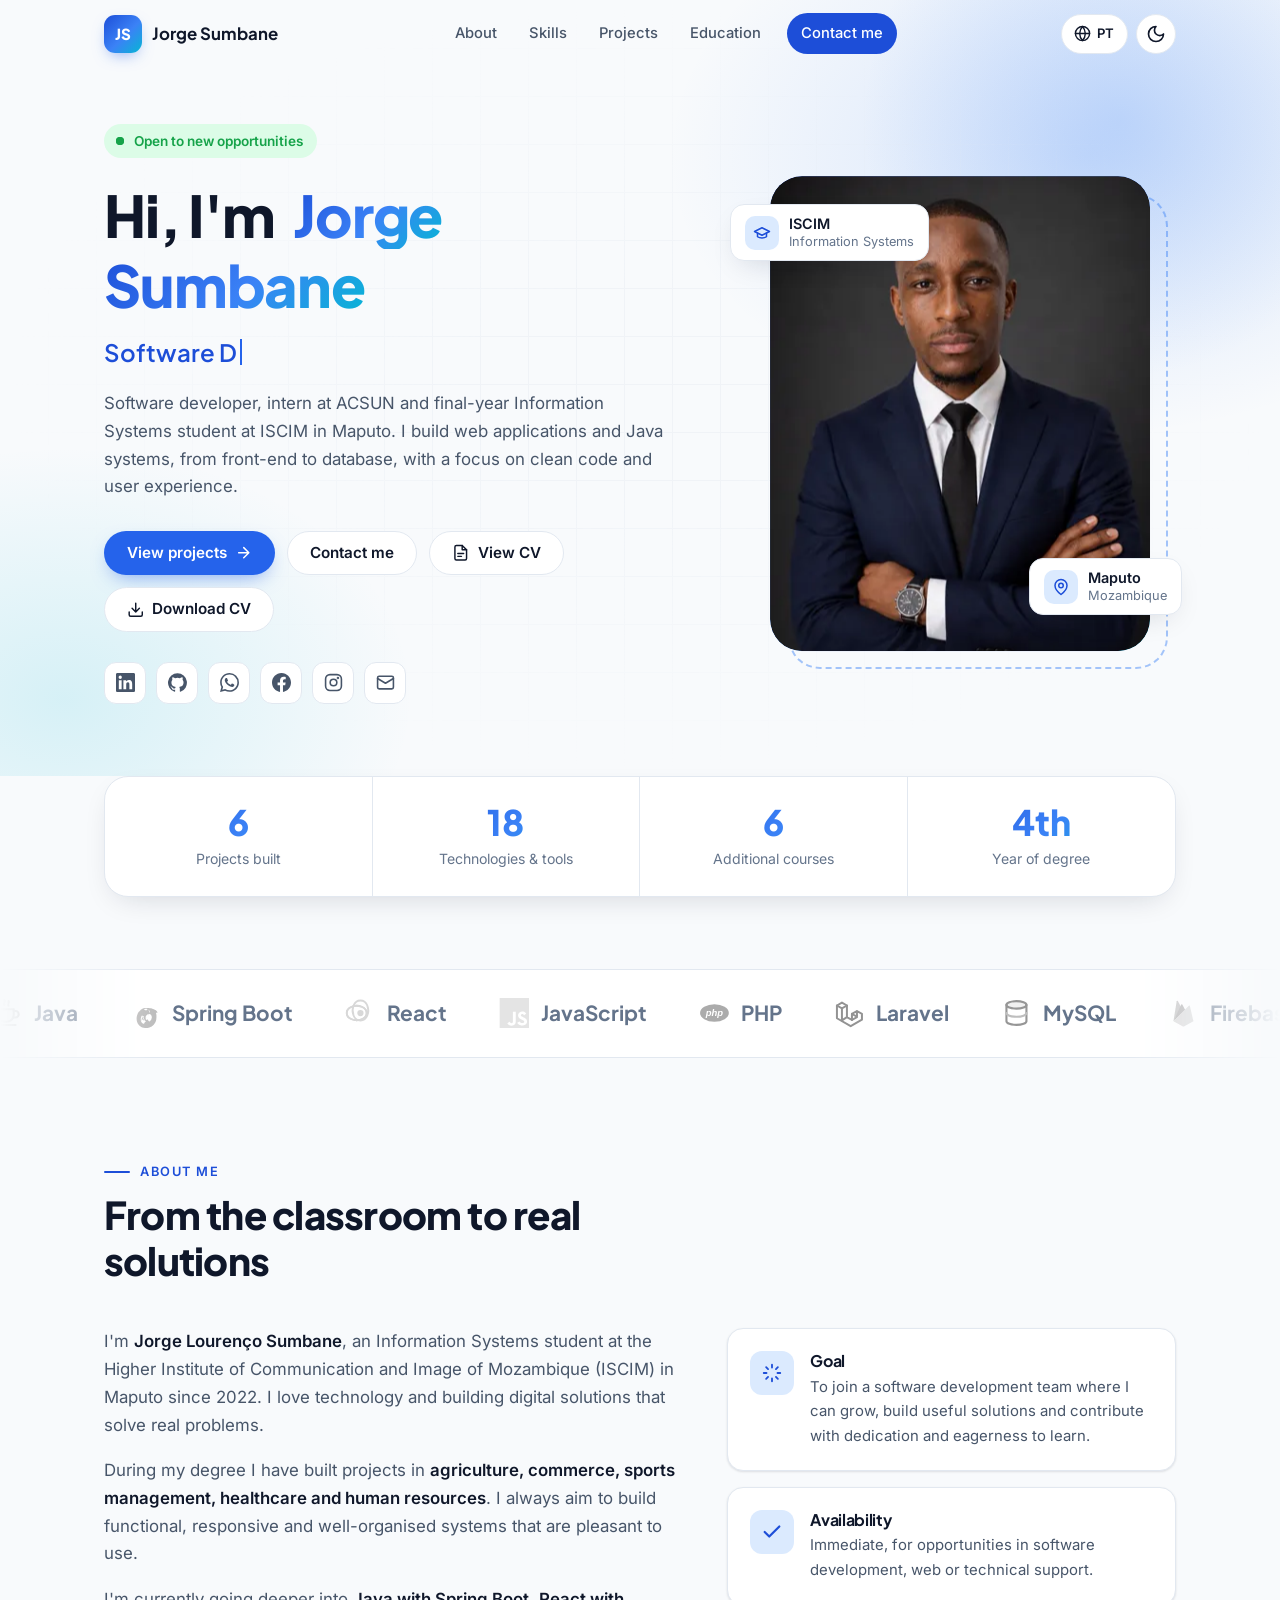
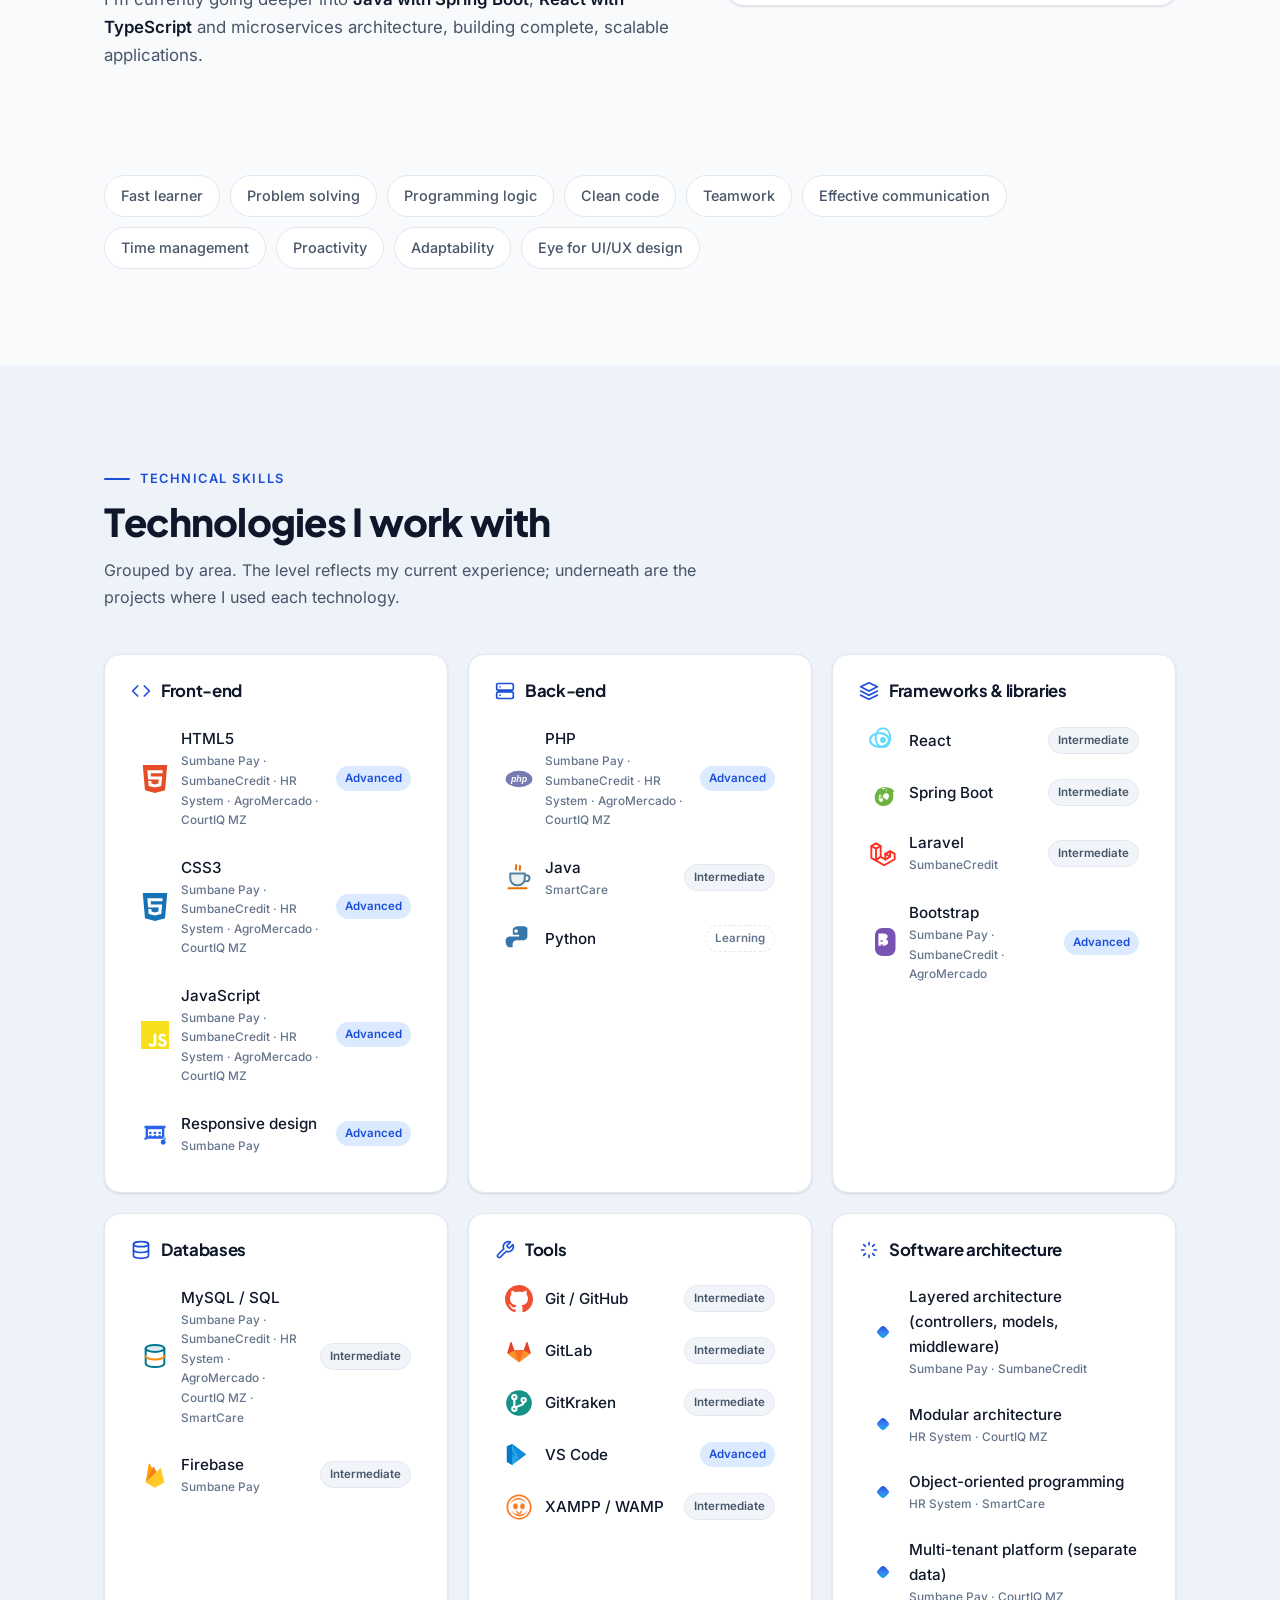
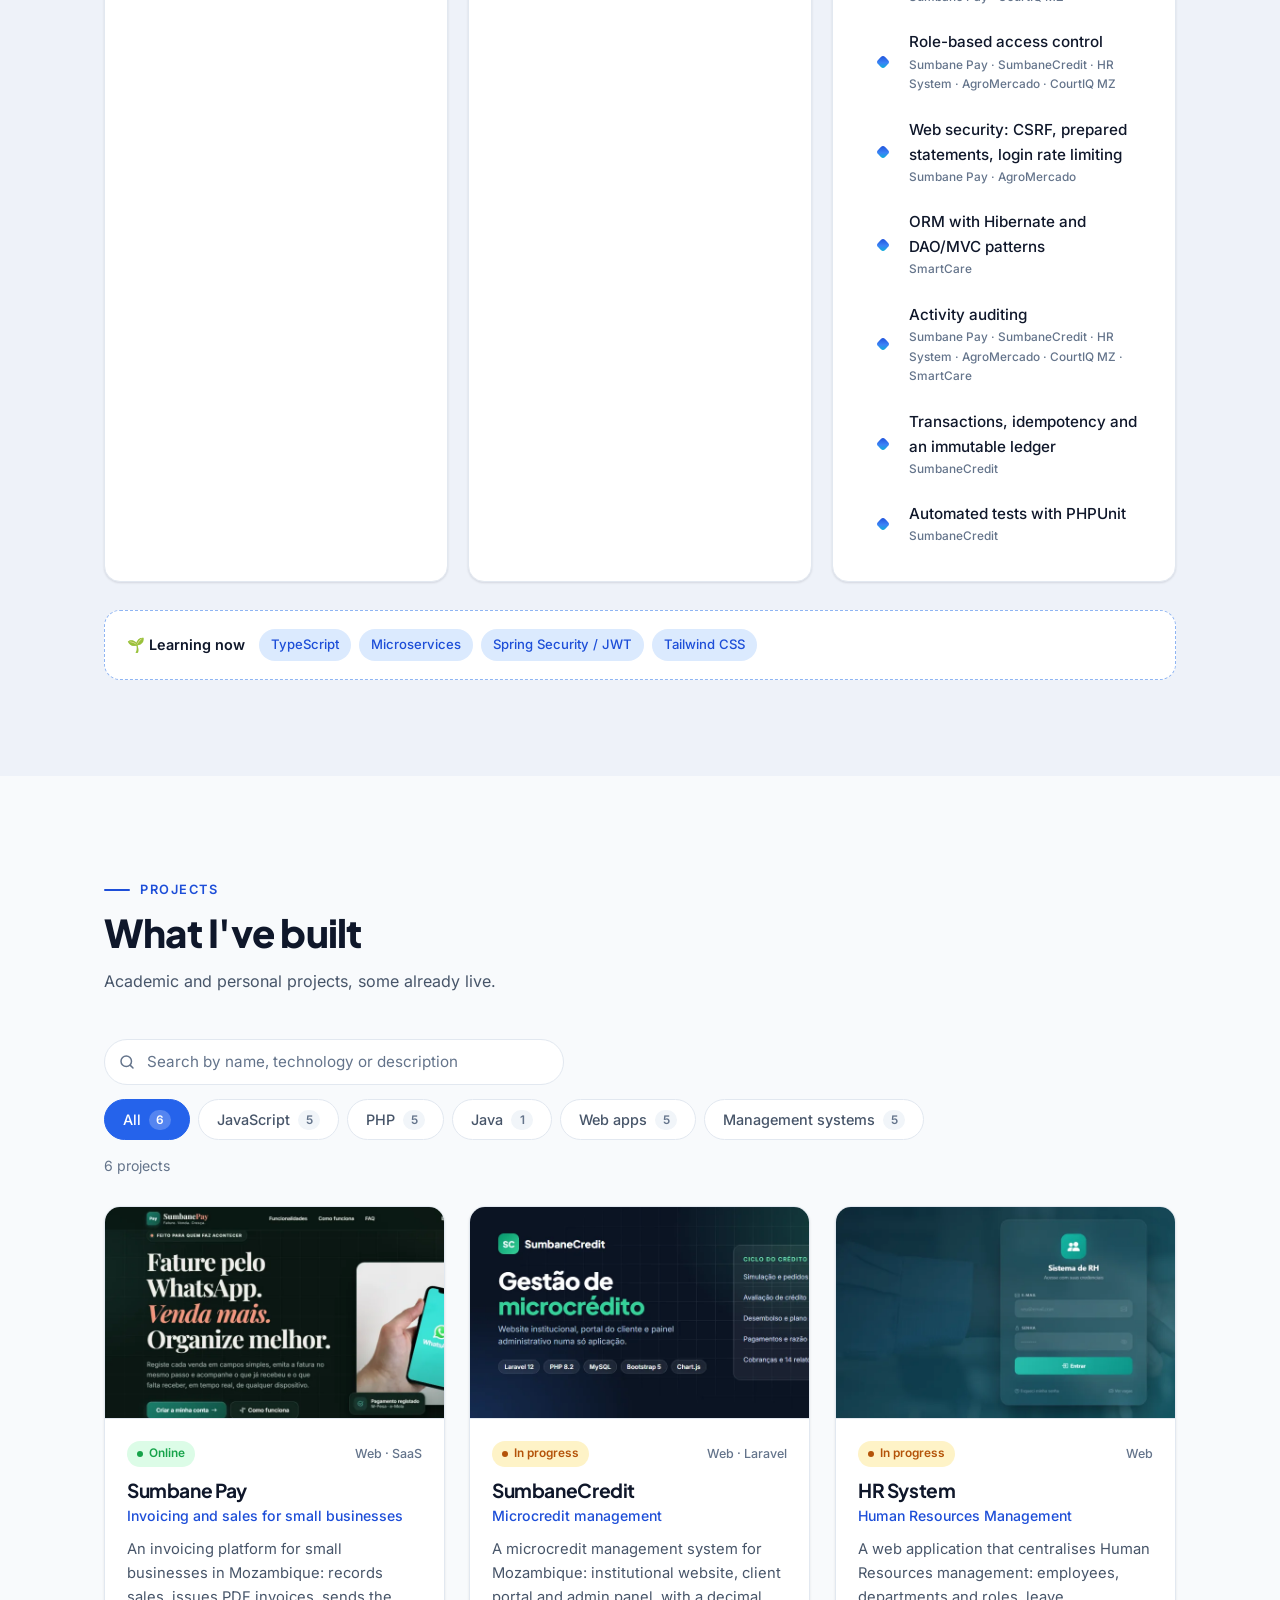
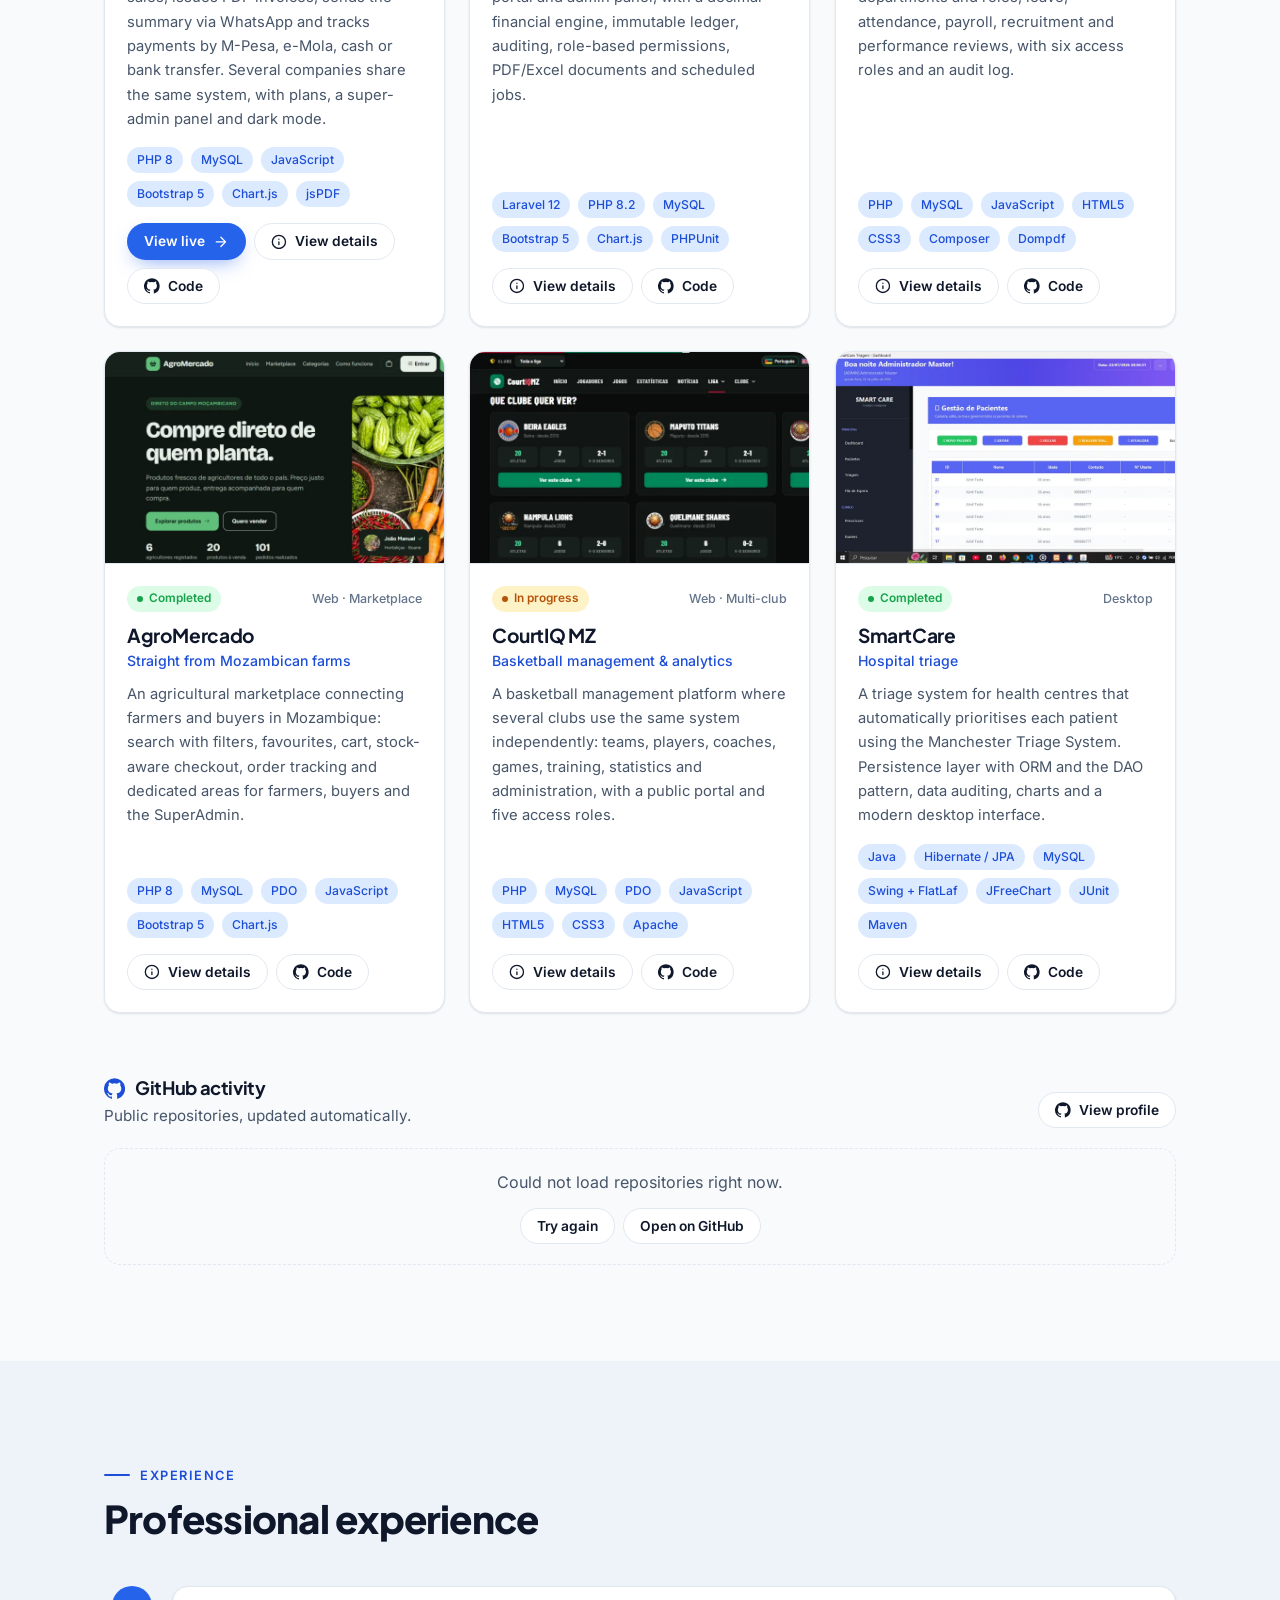
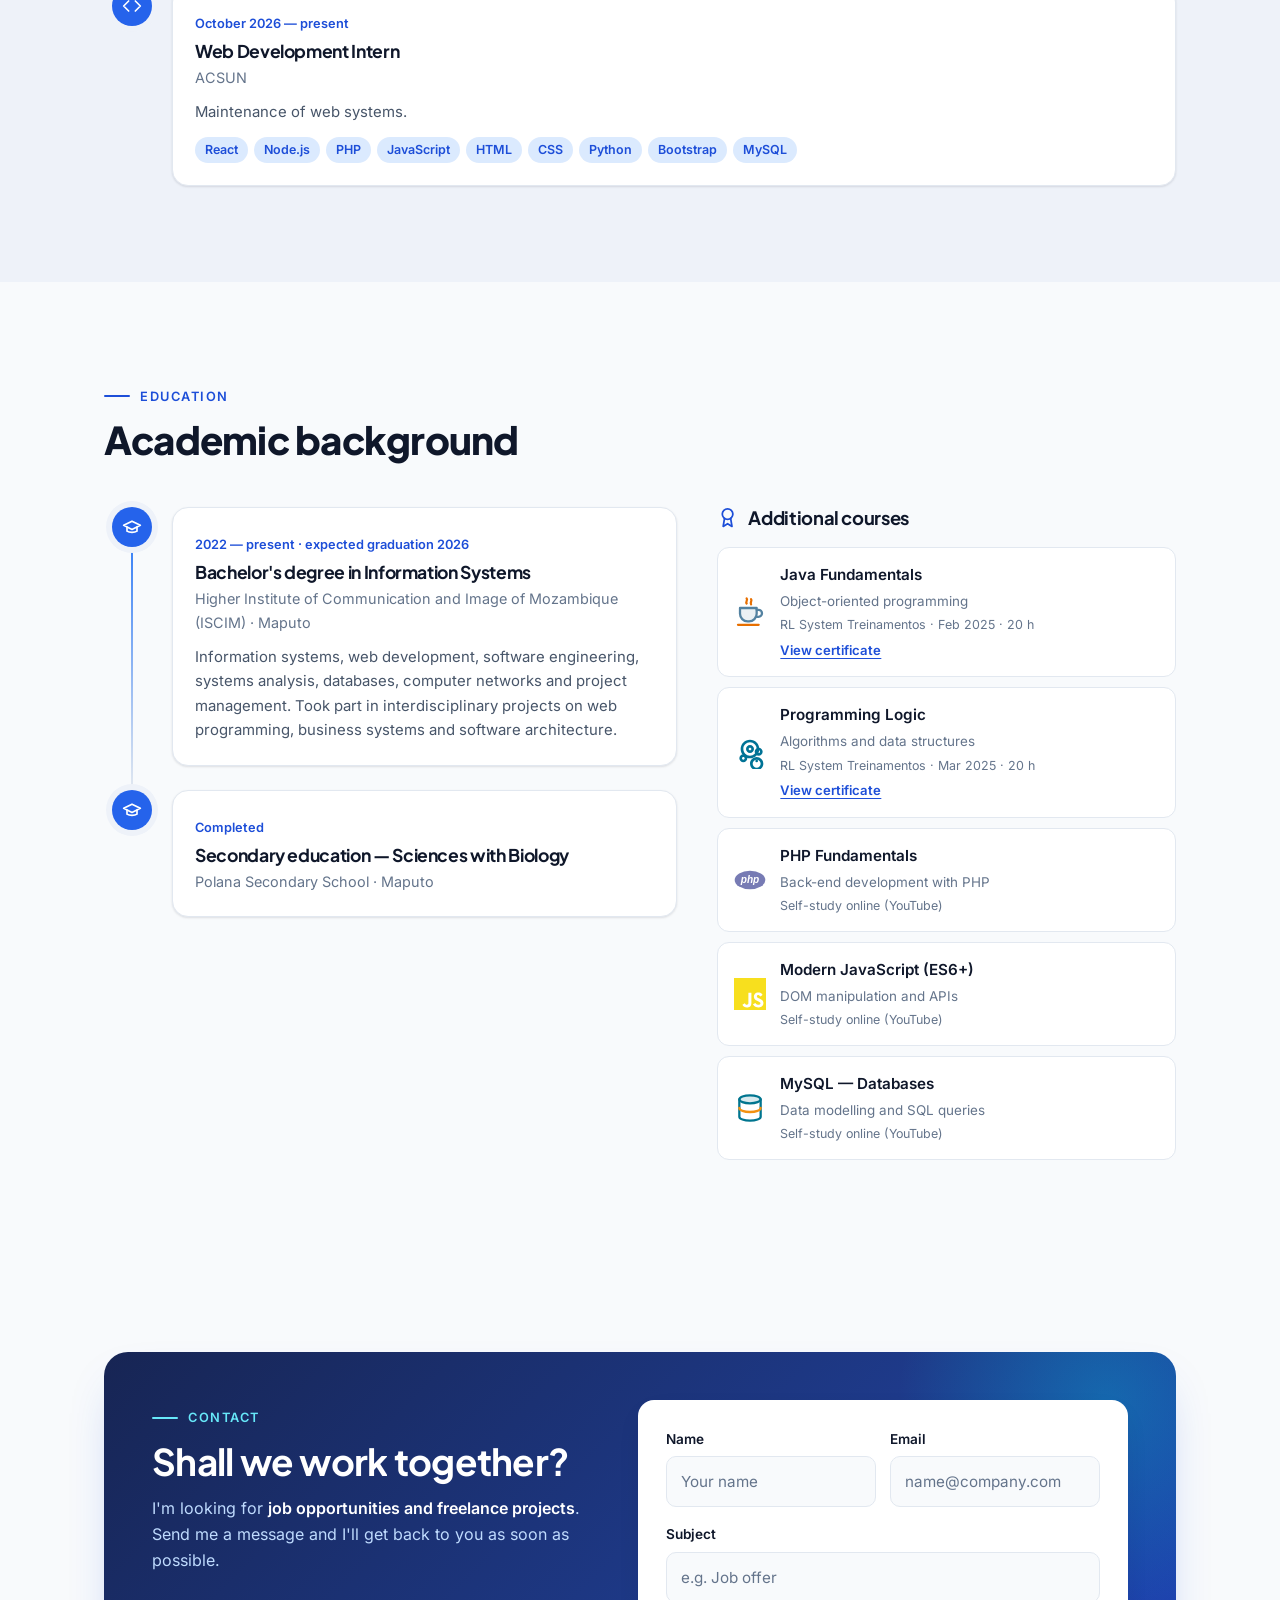
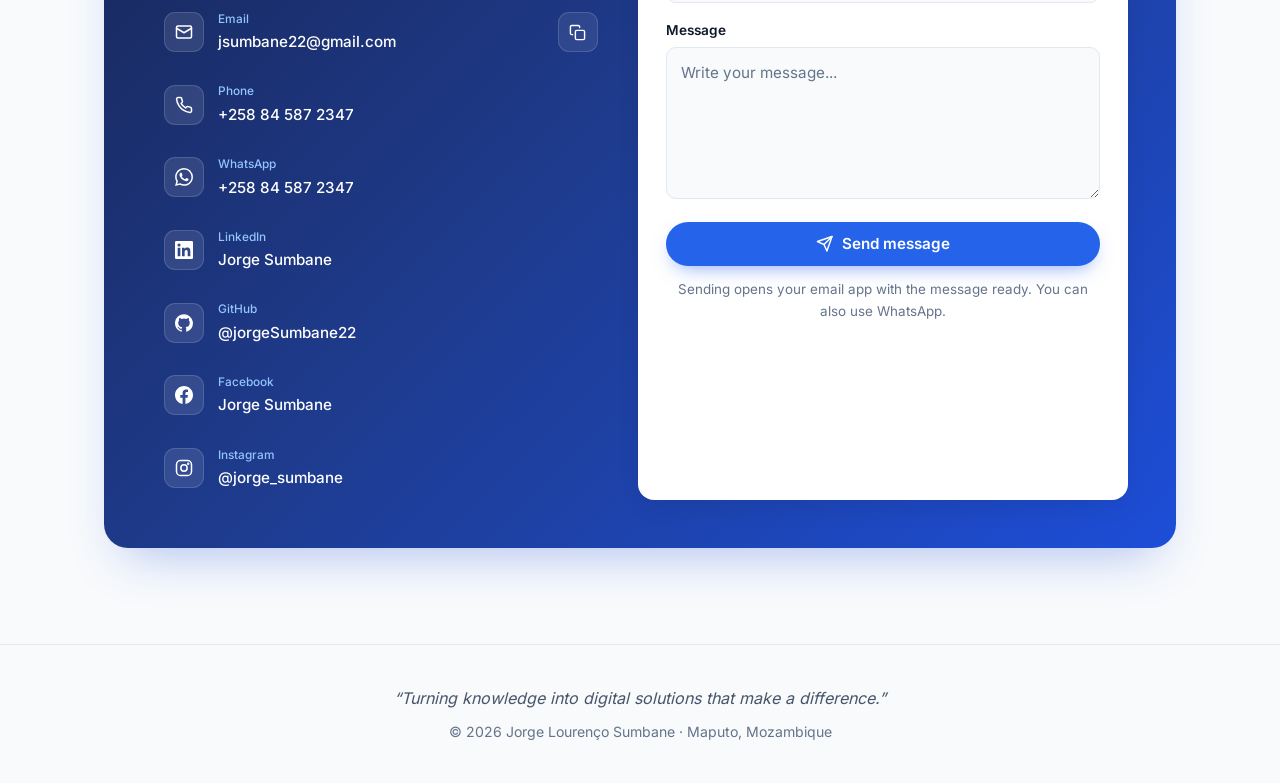
==== commit b32dd0f0: "Estágio na ACSUN: data de início, área, tarefas e tecnologias Co-Authored-By: Claude Opus 5.5 <norep" ====
--- a/index.html
+++ b/index.html
@@ -702,9 +702,11 @@
                     <li class="timeline-item reveal">
                         <span class="timeline-dot"><svg class="icon"><use href="#i-code"/></svg></span>
                         <div class="timeline-card">
-                            <span class="timeline-date">Atualmente</span>
-                            <h3>Estagiário</h3>
+                            <span class="timeline-date">Outubro de 2026 — presente</span>
+                            <h3>Estagiário em Desenvolvimento Web</h3>
                             <p class="timeline-inst">ACSUN</p>
+                            <p>Manutenção de sistemas web.</p>
+                            <ul class="timeline-tags" aria-label="Tecnologias"><li>React</li><li>Node.js</li><li>PHP</li><li>JavaScript</li><li>HTML</li><li>CSS</li><li>Python</li><li>Bootstrap</li><li>MySQL</li></ul>
                         </div>
                     </li>
                 </ol>
--- a/assets/css/style.css
+++ b/assets/css/style.css
@@ -1987,3 +1987,5 @@
 /* Cursos: entidade, data e link para o certificado */
 .cert-list .cert-meta { display: block; margin-top: 2px; font-size: .78rem; color: var(--text-3); }
 .cert-list .cert-link { display: inline-block; margin-top: 4px; font-size: .82rem; font-weight: 600; color: var(--primary-text); text-decoration: underline; text-underline-offset: 3px; }
+.timeline-tags { display: flex; flex-wrap: wrap; gap: 6px; margin-top: 12px; }
+.timeline-tags li { padding: 3px 10px; border-radius: 999px; background: var(--primary-soft); color: var(--primary-text); font-size: .78rem; font-weight: 600; }
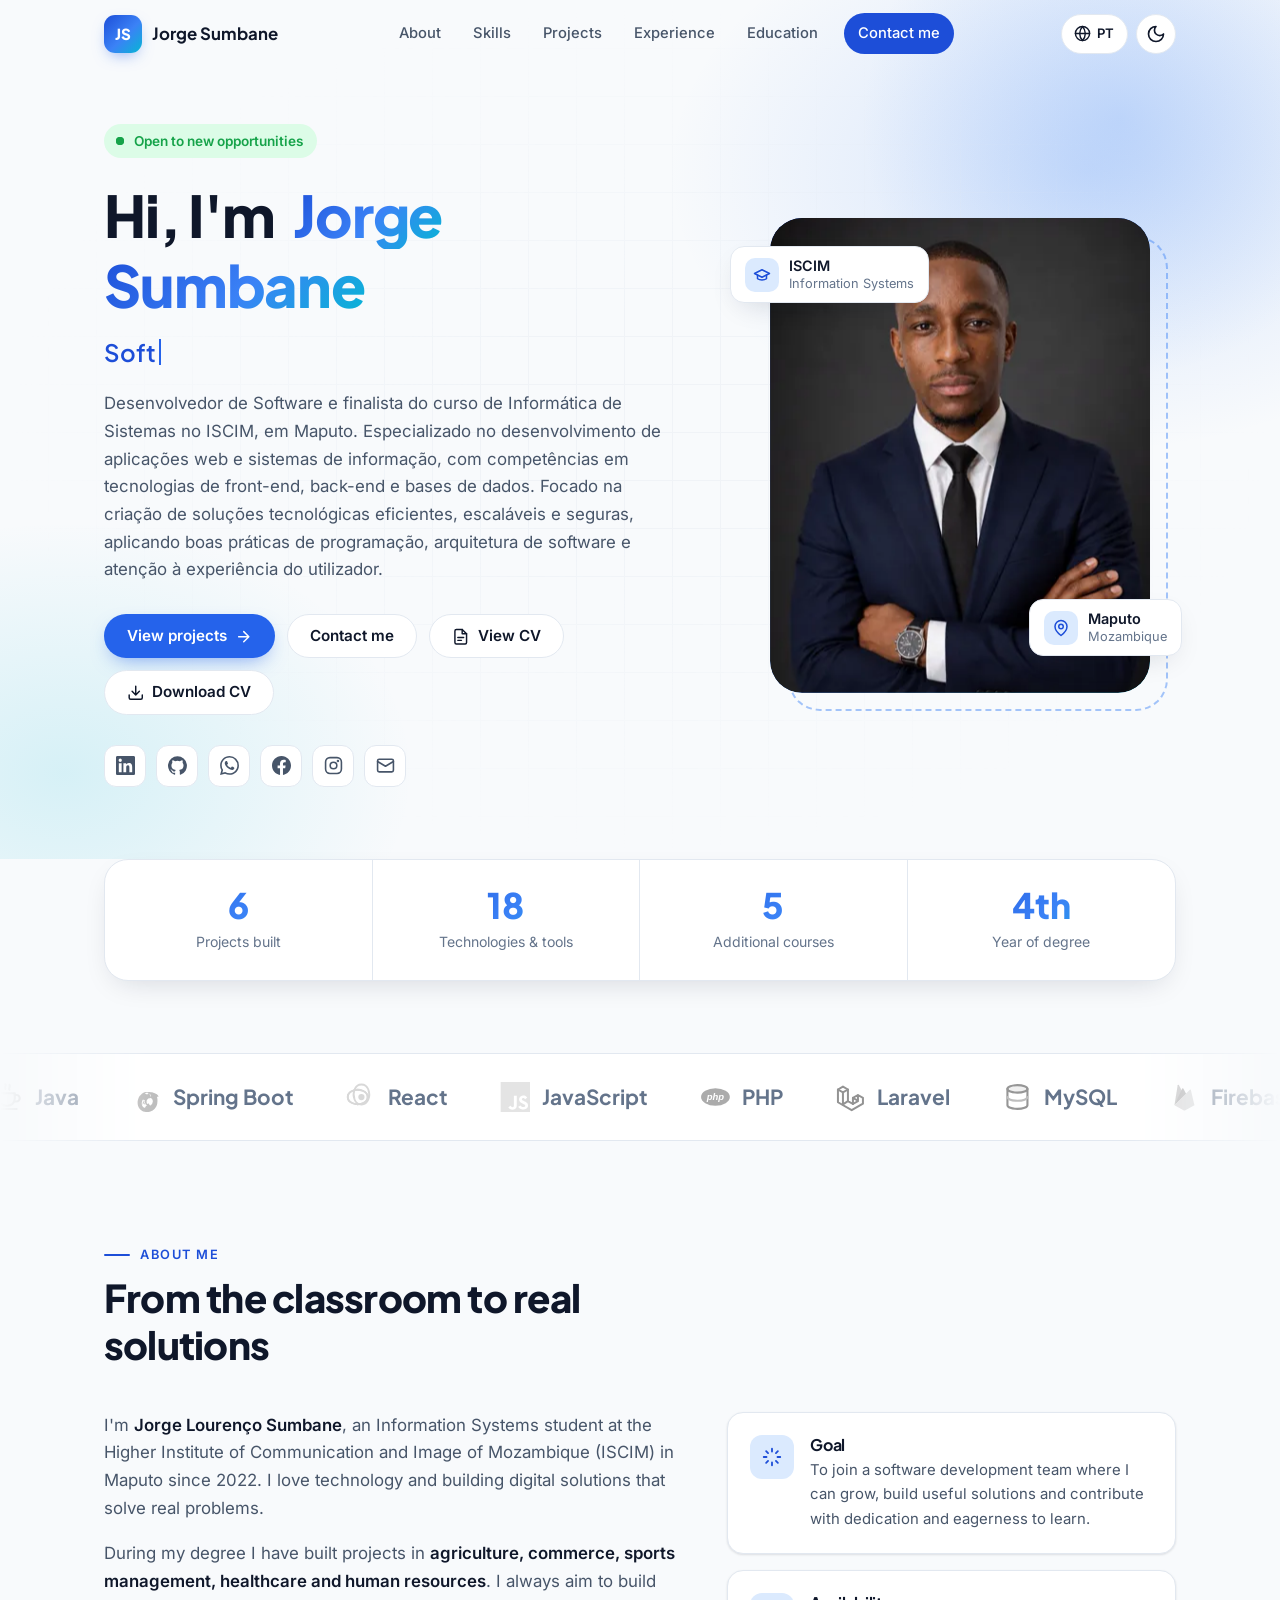
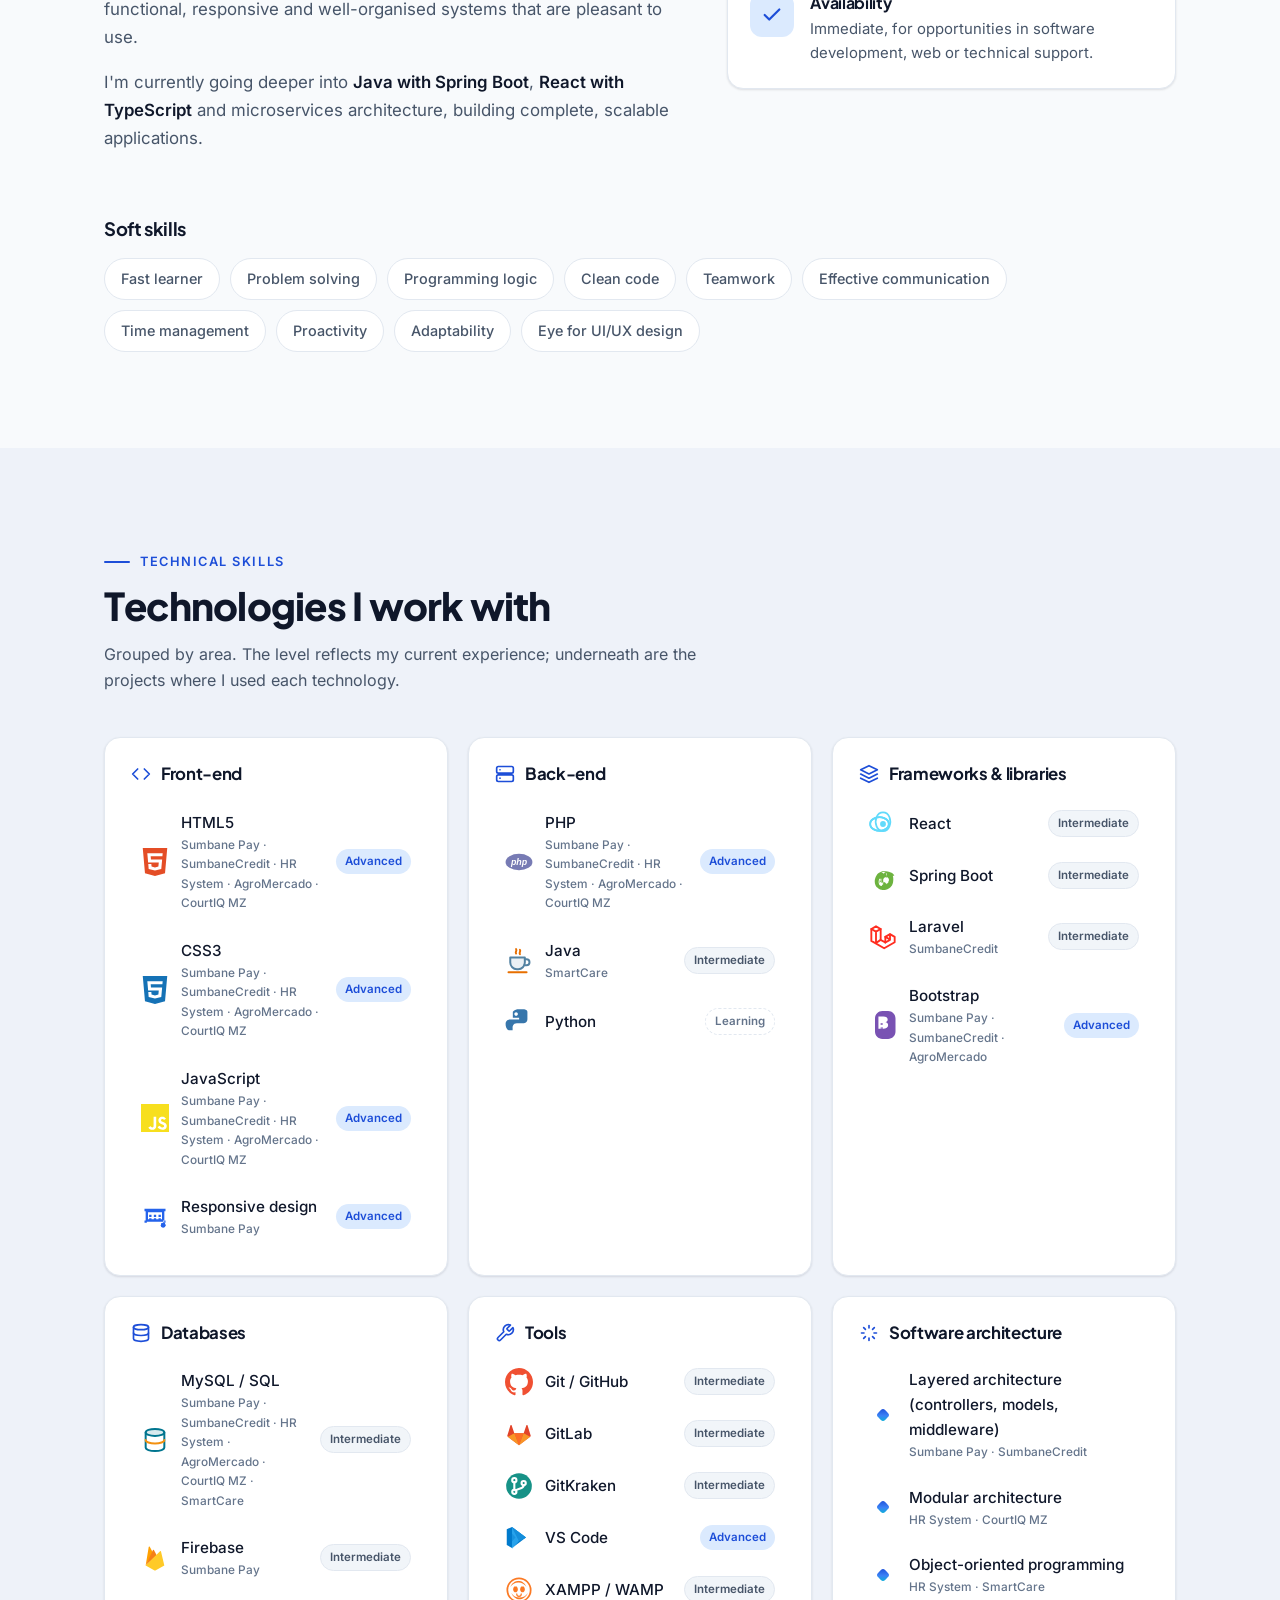
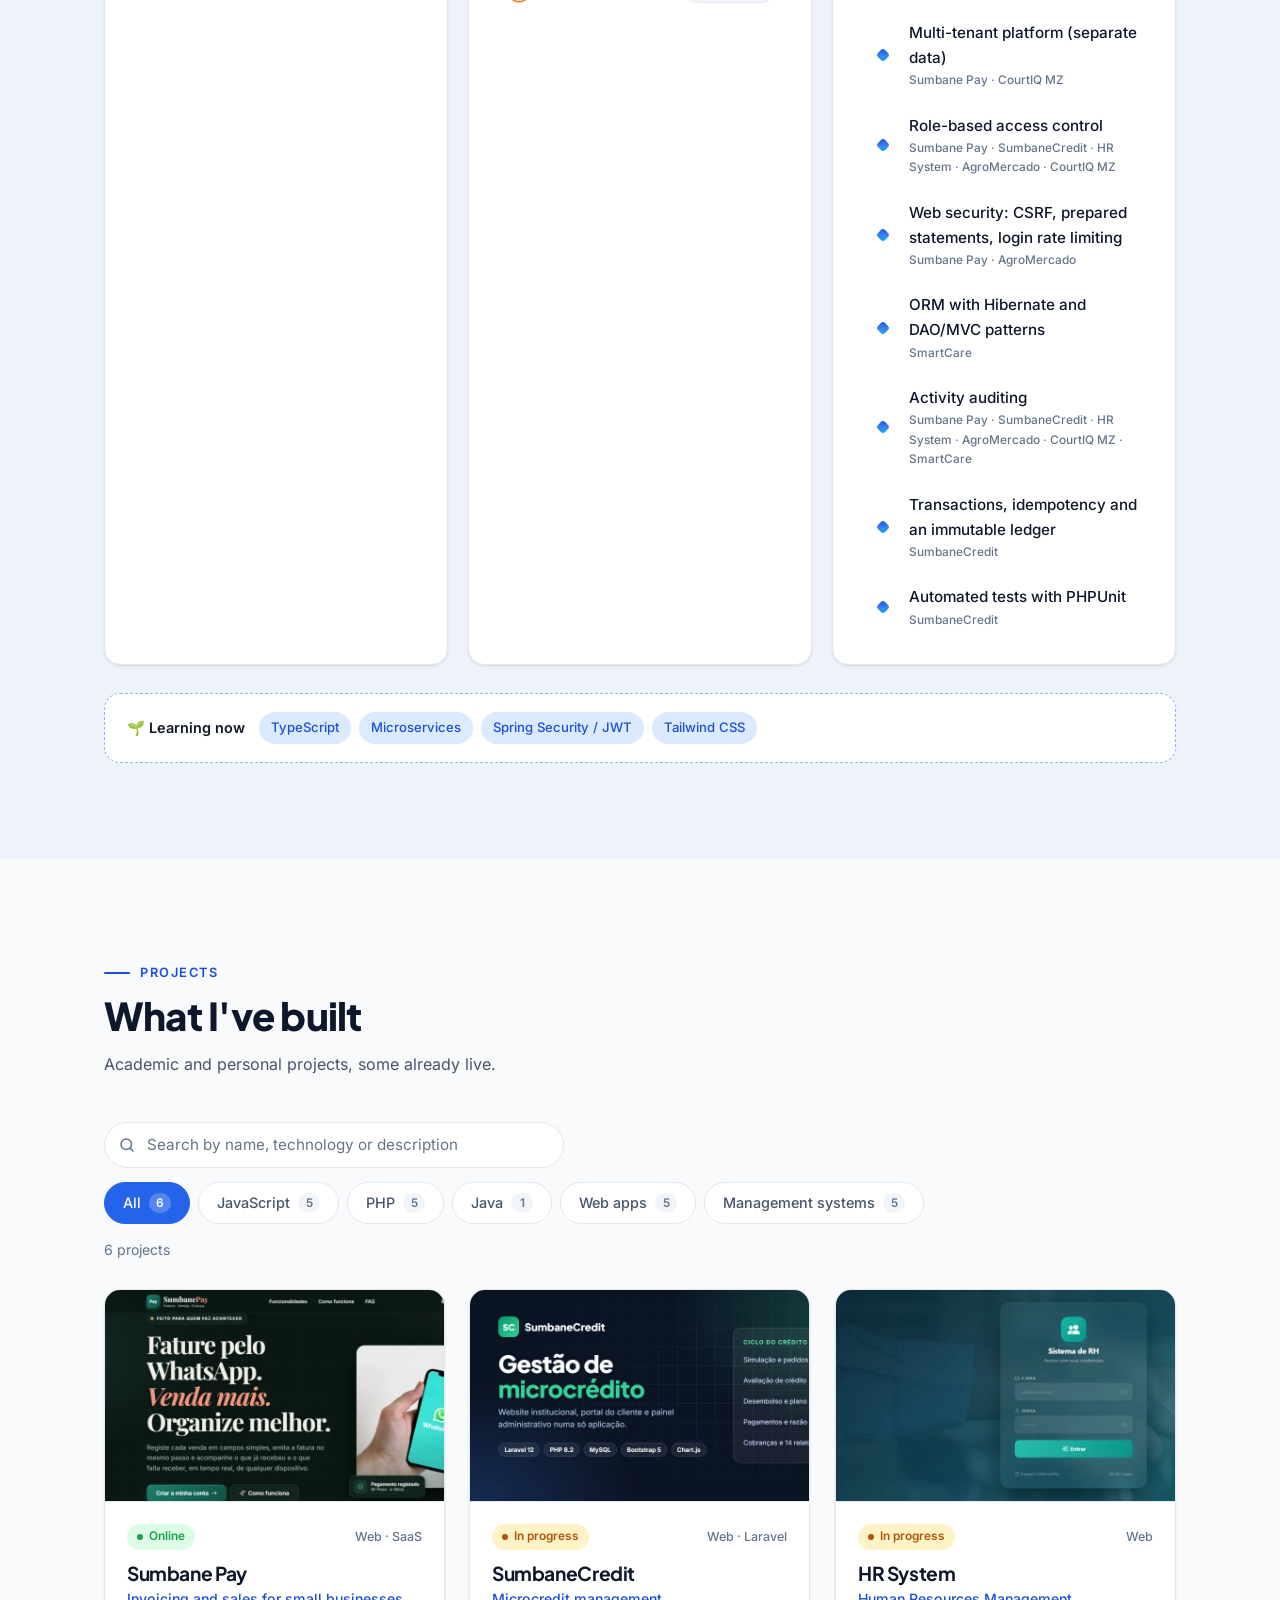
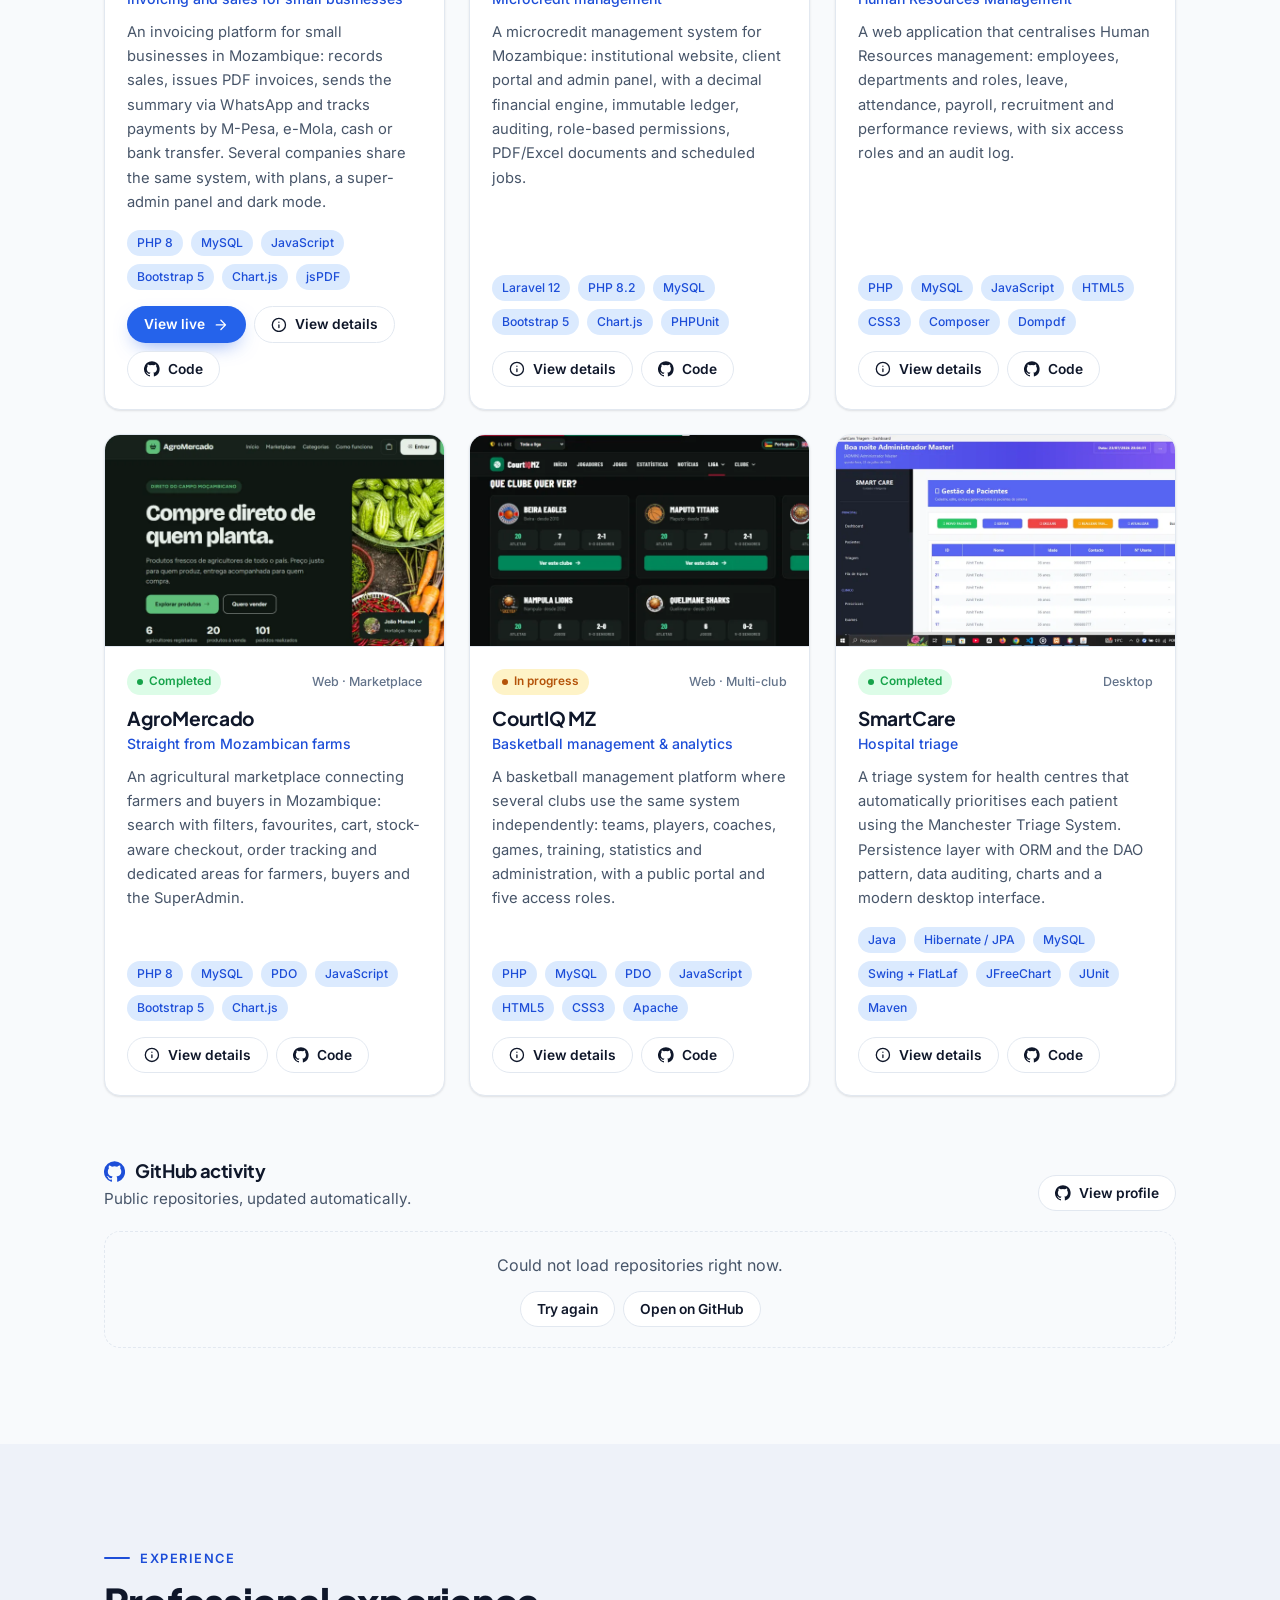
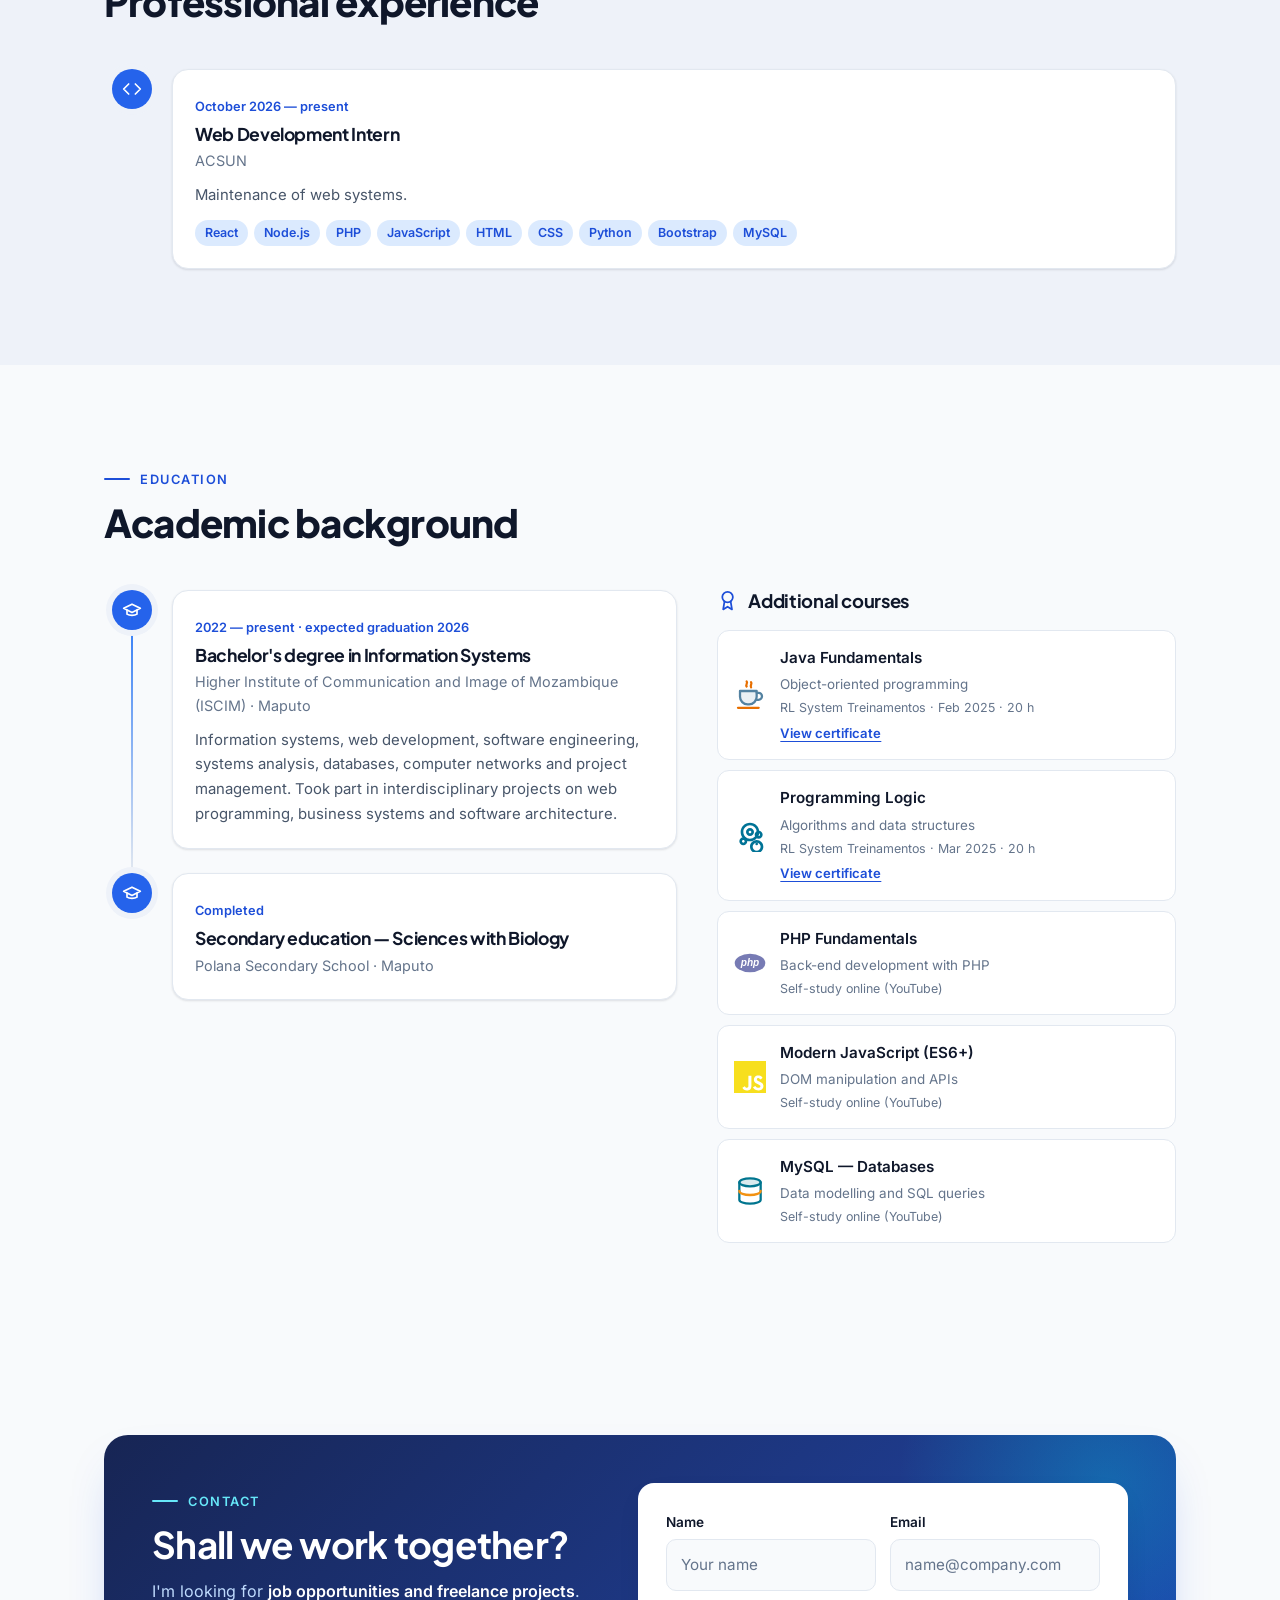
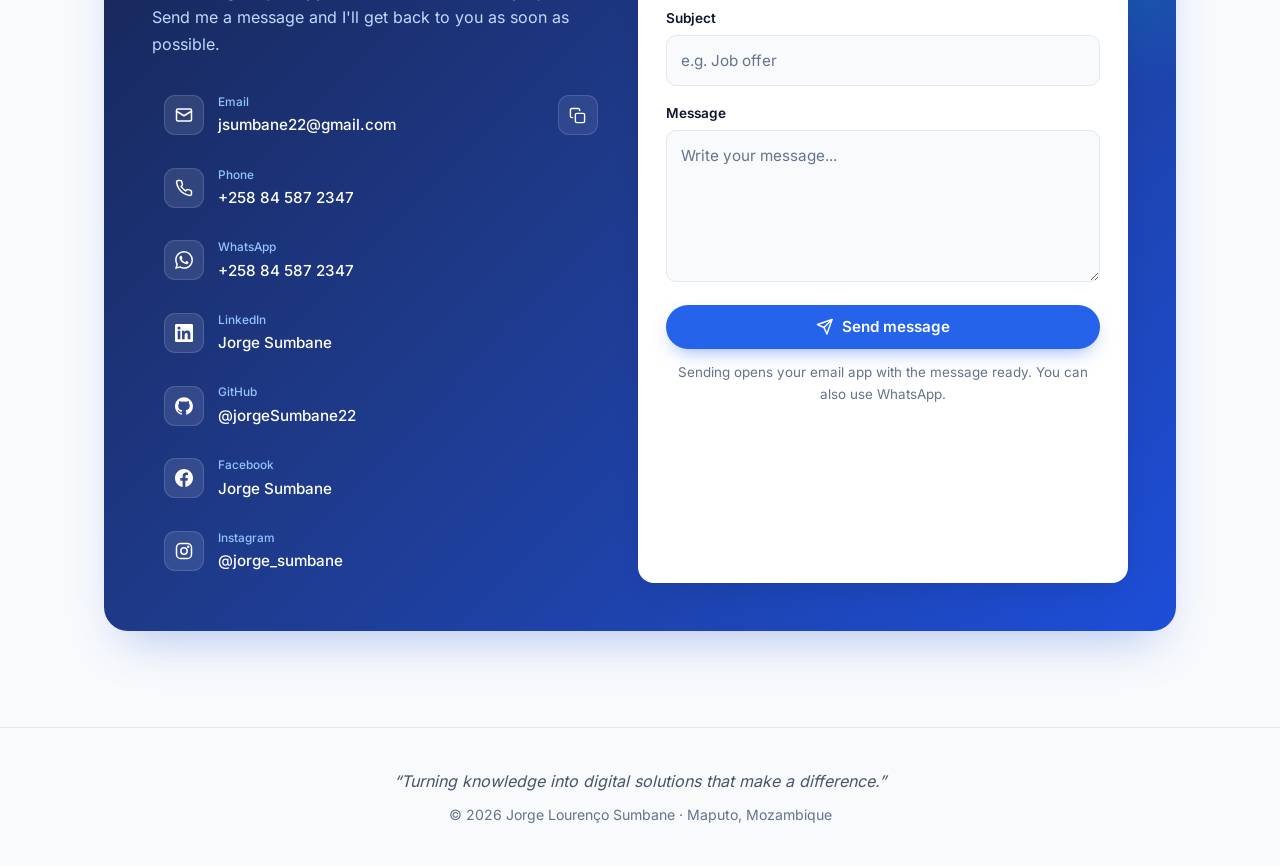
==== commit 06778d98: "Update index.html" ====
--- a/index.html
+++ b/index.html
@@ -3,33 +3,35 @@
 <head>
     <meta charset="UTF-8">
     <meta name="viewport" content="width=device-width, initial-scale=1.0">
-
     <!-- ===== SEO ===== -->
     <title>Jorge Sumbane | Desenvolvedor de Software · Portfólio</title>
     <meta name="description" content="Portfólio de Jorge Lourenço Sumbane, estudante de Informática de Sistemas no ISCIM (Maputo) e desenvolvedor de software. À procura de novas oportunidades profissionais.">
     <meta name="author" content="Jorge Lourenço Sumbane">
     <meta name="robots" content="index, follow">
     <meta name="theme-color" content="#1e3a8a">
+    <meta name="color-scheme" content="light dark">
     <link rel="canonical" href="https://jorgesumbane22.github.io/portfolio-Jorge-Sumbane/">
     <link rel="alternate" hreflang="pt" href="https://jorgesumbane22.github.io/portfolio-Jorge-Sumbane/">
     <link rel="alternate" hreflang="en" href="https://jorgesumbane22.github.io/portfolio-Jorge-Sumbane/?lang=en">
     <link rel="alternate" hreflang="x-default" href="https://jorgesumbane22.github.io/portfolio-Jorge-Sumbane/">
-
     <!-- ===== OPEN GRAPH / REDES SOCIAIS ===== -->
     <meta property="og:type" content="website">
     <meta property="og:locale" content="pt_MZ">
     <meta property="og:locale:alternate" content="en_GB">
     <meta property="og:url" content="https://jorgesumbane22.github.io/portfolio-Jorge-Sumbane/">
+    <meta property="og:site_name" content="Jorge Sumbane">
     <meta property="og:title" content="Jorge Sumbane | Desenvolvedor de Software">
     <meta property="og:description" content="Desenvolvedor de software e estudante de Informática de Sistemas no ISCIM. À procura de novas oportunidades em Moçambique.">
     <meta property="og:image" content="https://jorgesumbane22.github.io/portfolio-Jorge-Sumbane/assets/img/og-image.jpg">
+    <meta property="og:image:alt" content="Jorge Lourenço Sumbane — portfólio de desenvolvedor de software">
     <meta name="twitter:card" content="summary_large_image">
-
+    <meta name="twitter:title" content="Jorge Sumbane | Desenvolvedor de Software">
+    <meta name="twitter:description" content="Desenvolvedor de software e estudante de Informática de Sistemas no ISCIM. À procura de novas oportunidades em Moçambique.">
+    <meta name="twitter:image" content="https://jorgesumbane22.github.io/portfolio-Jorge-Sumbane/assets/img/og-image.jpg">
     <!-- ===== FAVICON ===== -->
     <link rel="icon" type="image/svg+xml" href="favicon.svg">
     <link rel="apple-touch-icon" href="assets/img/apple-touch-icon.png">
     <link rel="manifest" href="site.webmanifest">
-
     <!-- ===== TEMA (aplicado antes de pintar a página, evita "flash") ===== -->
     <script>
         (function () {
@@ -56,14 +58,11 @@
             });
         })();
     </script>
-
     <!-- ===== FONTES (no próprio site, carregadas cedo) ===== -->
     <link rel="preload" href="assets/fonts/inter-latin.woff2" as="font" type="font/woff2" crossorigin>
     <link rel="preload" href="assets/fonts/plus-jakarta-sans-latin.woff2" as="font" type="font/woff2" crossorigin>
-
     <link rel="preload" as="image" href="assets/img/profile.webp" type="image/webp" imagesrcset="assets/img/profile-400.webp 400w, assets/img/profile.webp 640w" imagesizes="(max-width: 860px) 300px, 380px">
     <link rel="stylesheet" href="assets/css/style.css">
-
     <!-- ===== DADOS ESTRUTURADOS (Google) ===== -->
     <script type="application/ld+json">
     {
@@ -71,9 +70,10 @@
         "@type": "Person",
         "name": "Jorge Lourenço Sumbane",
         "jobTitle": "Desenvolvedor de Software",
+        "description": "Desenvolvedor de software e estudante de Informática de Sistemas no ISCIM, em Maputo, Moçambique.",
         "url": "https://jorgesumbane22.github.io/portfolio-Jorge-Sumbane/",
         "image": "https://jorgesumbane22.github.io/portfolio-Jorge-Sumbane/assets/img/og-image.jpg",
-        "email": "mailto:jsumbane22@gmail.com",
+        "email": "jsumbane22@gmail.com",
         "telephone": "+258845872347",
         "address": { "@type": "PostalAddress", "addressLocality": "Maputo", "addressCountry": "MZ" },
         "alumniOf": { "@type": "CollegeOrUniversity", "name": "Instituto Superior de Comunicação e Imagem de Moçambique (ISCIM)" },
@@ -88,7 +88,6 @@
     </script>
 </head>
 <body>
-
     <!-- ===== ÍCONES SVG (reutilizados com <use>) ===== -->
     <svg width="0" height="0" style="position:absolute" aria-hidden="true">
         <symbol id="i-mail" viewBox="0 0 24 24" fill="none" stroke="currentColor" stroke-width="2" stroke-linecap="round" stroke-linejoin="round"><rect x="2" y="4" width="20" height="16" rx="2"/><path d="m22 7-10 6L2 7"/></symbol>
@@ -125,7 +124,6 @@
         <symbol id="i-instagram" viewBox="0 0 24 24" fill="none" stroke="currentColor" stroke-width="2" stroke-linecap="round" stroke-linejoin="round"><rect x="2" y="2" width="20" height="20" rx="5.5"/><circle cx="12" cy="12" r="4.2"/><circle cx="17.6" cy="6.4" r=".6" fill="currentColor"/></symbol>
         <symbol id="i-whatsapp" viewBox="0 0 24 24" fill="currentColor"><path d="M17.47 14.38c-.3-.15-1.76-.87-2.03-.97-.27-.1-.47-.15-.67.15-.2.3-.77.97-.94 1.16-.17.2-.35.22-.64.08-.3-.15-1.26-.46-2.39-1.48-.88-.79-1.48-1.76-1.65-2.06-.17-.3-.02-.46.13-.6.13-.14.3-.35.45-.52.15-.18.2-.3.3-.5.1-.2.05-.37-.03-.52-.07-.15-.67-1.61-.91-2.2-.24-.58-.49-.5-.67-.51h-.57c-.2 0-.52.07-.8.37-.27.3-1.04 1.02-1.04 2.48s1.07 2.88 1.21 3.07c.15.2 2.1 3.2 5.08 4.49.71.31 1.26.49 1.7.63.71.22 1.36.19 1.87.12.57-.09 1.76-.72 2-1.42.25-.69.25-1.29.18-1.41-.08-.13-.28-.2-.57-.35m-5.42 7.4a9.87 9.87 0 0 1-5.03-1.38l-.36-.21-3.74.98 1-3.65-.24-.37a9.86 9.86 0 0 1-1.51-5.26c0-5.45 4.44-9.88 9.89-9.88 2.64 0 5.12 1.03 6.99 2.9a9.83 9.83 0 0 1 2.89 6.99c0 5.45-4.44 9.88-9.89 9.88m8.41-18.3A11.82 11.82 0 0 0 12.05 0C5.5 0 .16 5.34.16 11.89c0 2.1.55 4.14 1.59 5.95L.06 24l6.3-1.65a11.88 11.88 0 0 0 5.68 1.45h.01c6.55 0 11.89-5.34 11.89-11.89a11.82 11.82 0 0 0-3.48-8.41z"/></symbol>
     </svg>
-
     <!-- ===== ECRÃ DE ABERTURA (só com animações ativas, 1.ª visita) ===== -->
     <div class="preloader" id="preloader" aria-hidden="true">
         <div class="pl-inner">
@@ -135,25 +133,22 @@
             <span class="pl-count" id="plCount">0</span>
         </div>
     </div>
-
     <a class="skip-link" href="#conteudo">Saltar para o conteúdo</a>
-
     <!-- ===== CABEÇALHO ===== -->
     <header class="header" id="header">
         <div class="container header-inner">
-            <a href="#inicio" class="brand" aria-label="Início">
+            <a href="#inicio" class="brand" aria-label="Jorge Sumbane — página inicial">
                 <span class="brand-mark">JS</span>
                 <span class="brand-name">Jorge Sumbane</span>
             </a>
-
             <nav class="nav" id="nav" aria-label="Navegação principal">
                 <a href="#sobre" class="nav-link">Sobre</a>
                 <a href="#competencias" class="nav-link">Competências</a>
                 <a href="#projetos" class="nav-link">Projetos</a>
+                <a href="#experiencia" class="nav-link">Experiência</a>
                 <a href="#formacao" class="nav-link">Formação</a>
                 <a href="#contacto" class="nav-link nav-cta">Contactar</a>
             </nav>
-
             <div class="header-actions">
                 <button class="lang-btn" id="langToggle" type="button" aria-label="Mudar para inglês" title="English / Português">
                     <svg class="icon"><use href="#i-globe"/></svg>
@@ -170,19 +165,16 @@
             </div>
         </div>
     </header>
-
     <main id="conteudo">
-
         <!-- ===== HERO ===== -->
         <section class="hero" id="inicio">
             <div class="hero-bg" aria-hidden="true"></div>
             <div class="container hero-inner">
                 <div class="hero-text">
                     <p class="status-pill">
-                        <span class="status-dot"></span>
+                        <span class="status-dot" aria-hidden="true"></span>
                         Aberto a novas oportunidades
                     </p>
-
                     <h1 class="hero-title">
                         <span class="w"><span style="--i:0">Olá,</span></span>
                         <span class="w"><span style="--i:1">sou</span></span>
@@ -190,17 +182,12 @@
                         <span class="w"><span class="gradient-text" style="--i:3">Jorge</span></span>
                         <span class="w"><span class="gradient-text" style="--i:4">Sumbane</span></span>
                     </h1>
-
-                    <p class="hero-role" aria-live="polite">
+                    <p class="hero-role">
                         <span class="role-text" id="roleText">Desenvolvedor de Software</span><span class="caret" aria-hidden="true"></span>
                     </p>
-
                     <p class="hero-lead">
-                        Desenvolvedor de software, estagiário na ACSUN e estudante finalista de Informática de Sistemas no ISCIM, em Maputo.
-                        Crio aplicações web e sistemas em Java, do front-end à base de dados,
-                        com atenção à organização do código e à experiência do utilizador.
+                        Desenvolvedor de Software e finalista do curso de Informática de Sistemas no ISCIM, em Maputo. Especializado no desenvolvimento de aplicações web e sistemas de informação, com competências em tecnologias de front-end, back-end e bases de dados. Focado na criação de soluções tecnológicas eficientes, escaláveis e seguras, aplicando boas práticas de programação, arquitetura de software e atenção à experiência do utilizador.
                     </p>
-
                     <div class="hero-actions">
                         <a href="#projetos" class="btn btn-primary">
                             Ver projetos
@@ -216,7 +203,6 @@
                             <span id="cvPdfLabel">Descarregar CV</span>
                         </a>
                     </div>
-
                     <ul class="hero-social" aria-label="Redes sociais">
                         <li><a href="https://www.linkedin.com/in/jorge-sumbane-sumbane-174478320/" target="_blank" rel="noopener noreferrer" aria-label="LinkedIn"><svg class="icon"><use href="#i-linkedin"/></svg></a></li>
                         <li><a href="https://github.com/jorgeSumbane22" target="_blank" rel="noopener noreferrer" aria-label="GitHub"><svg class="icon"><use href="#i-github"/></svg></a></li>
@@ -226,7 +212,6 @@
                         <li><a href="mailto:jsumbane22@gmail.com" aria-label="Email"><svg class="icon"><use href="#i-mail"/></svg></a></li>
                     </ul>
                 </div>
-
                 <div class="hero-photo">
                     <div class="photo-frame">
                         <picture>
@@ -245,7 +230,6 @@
                 </div>
             </div>
         </section>
-
         <!-- ===== NÚMEROS ===== -->
         <section class="stats" aria-label="Resumo">
             <div class="container">
@@ -259,7 +243,7 @@
                         <span class="stat-label">Tecnologias e ferramentas</span>
                     </div>
                     <div class="stat reveal">
-                        <span class="stat-number" data-count="6">6</span>
+                        <span class="stat-number" data-count="5">5</span>
                         <span class="stat-label">Cursos complementares</span>
                     </div>
                     <div class="stat reveal">
@@ -269,9 +253,8 @@
                 </div>
             </div>
         </section>
-
         <!-- ===== FAIXA DE TECNOLOGIAS EM MOVIMENTO ===== -->
-        <div class="marquee" aria-label="Tecnologias que uso">
+        <div class="marquee" role="group" aria-label="Tecnologias que uso">
             <div class="marquee-track" id="marqueeTrack">
                 <ul class="marquee-group">
                     <li><img src="assets/img/icons/java.svg" alt="" width="28" height="28">Java</li>
@@ -292,7 +275,6 @@
                 </ul>
             </div>
         </div>
-
         <!-- ===== SOBRE ===== -->
         <section class="section" id="sobre">
             <div class="container">
@@ -300,7 +282,6 @@
                     <span class="eyebrow">Sobre mim</span>
                     <h2 class="section-title">Da sala de aula para soluções reais</h2>
                 </header>
-
                 <div class="about-grid">
                     <div class="about-text reveal">
                         <p>
@@ -318,7 +299,6 @@
                             e arquitetura de microsserviços, construindo aplicações completas e escaláveis.
                         </p>
                     </div>
-
                     <aside class="about-cards">
                         <div class="info-card reveal">
                             <span class="info-icon"><svg class="icon"><use href="#i-spark"/></svg></span>
@@ -336,7 +316,6 @@
                         </div>
                     </aside>
                 </div>
-
                 <h3 class="sub-title reveal">Competências pessoais</h3>
                 <ul class="soft-list reveal">
                     <li>Aprendizagem rápida</li>
@@ -352,7 +331,6 @@
                 </ul>
             </div>
         </section>
-
         <!-- ===== COMPETÊNCIAS ===== -->
         <section class="section section-alt" id="competencias">
             <div class="container">
@@ -361,7 +339,6 @@
                     <h2 class="section-title">Tecnologias com que trabalho</h2>
                     <p class="section-lead">Organizadas por área. O nível indica a minha experiência atual e, por baixo, os projetos onde usei cada tecnologia.</p>
                 </header>
-
                 <div class="skills-grid">
                     <div class="skill-group reveal">
                         <h3 class="skill-group-title"><svg class="icon"><use href="#i-code"/></svg> Front-end</h3>
@@ -372,7 +349,6 @@
                             <li><img src="assets/img/icons/responsive.svg" alt="" width="28" height="28"><span>Design responsivo<small class="skill-used">Sumbane Pay</small></span><em class="lvl lvl-3">Avançado</em></li>
                         </ul>
                     </div>
-
                     <div class="skill-group reveal">
                         <h3 class="skill-group-title"><svg class="icon"><use href="#i-server"/></svg> Back-end</h3>
                         <ul class="skill-list">
@@ -381,7 +357,6 @@
                             <li><img src="assets/img/icons/python.svg" alt="" width="28" height="28"><span>Python</span><em class="lvl lvl-1">Em evolução</em></li>
                         </ul>
                     </div>
-
                     <div class="skill-group reveal">
                         <h3 class="skill-group-title"><svg class="icon"><use href="#i-layers"/></svg> Frameworks e bibliotecas</h3>
                         <ul class="skill-list">
@@ -391,7 +366,6 @@
                             <li><img src="assets/img/icons/bootstrap.svg" alt="" width="28" height="28"><span>Bootstrap<small class="skill-used">Sumbane Pay · SumbaneCredit · AgroMercado</small></span><em class="lvl lvl-3">Avançado</em></li>
                         </ul>
                     </div>
-
                     <div class="skill-group reveal">
                         <h3 class="skill-group-title"><svg class="icon"><use href="#i-db"/></svg> Bases de dados</h3>
                         <ul class="skill-list">
@@ -399,7 +373,6 @@
                             <li><img src="assets/img/icons/firebase.svg" alt="" width="28" height="28"><span>Firebase<small class="skill-used">Sumbane Pay</small></span><em class="lvl lvl-2">Intermédio</em></li>
                         </ul>
                     </div>
-
                     <div class="skill-group reveal">
                         <h3 class="skill-group-title"><svg class="icon"><use href="#i-tool"/></svg> Ferramentas</h3>
                         <ul class="skill-list">
@@ -410,7 +383,6 @@
                             <li><img src="assets/img/icons/xampp.svg" alt="" width="28" height="28"><span>XAMPP / WAMP</span><em class="lvl lvl-2">Intermédio</em></li>
                         </ul>
                     </div>
-
                     <div class="skill-group reveal">
                         <h3 class="skill-group-title"><svg class="icon"><use href="#i-spark"/></svg> Arquitetura de software</h3>
                         <ul class="skill-list skill-list-plain">
@@ -427,7 +399,6 @@
                         </ul>
                     </div>
                 </div>
-
                 <div class="learning reveal">
                     <span class="learning-label">A aprender agora</span>
                     <ul class="chips">
@@ -439,7 +410,6 @@
                 </div>
             </div>
         </section>
-
         <!-- ===== PROJETOS ===== -->
         <section class="section" id="projetos">
             <div class="container">
@@ -448,7 +418,6 @@
                     <h2 class="section-title">O que tenho construído</h2>
                     <p class="section-lead">Projetos académicos e pessoais, alguns já online.</p>
                 </header>
-
                 <div class="project-tools reveal">
                     <div class="search">
                         <svg class="icon" aria-hidden="true"><use href="#i-search"/></svg>
@@ -465,9 +434,7 @@
                     </div>
                     <p class="results" id="projectResults" aria-live="polite"></p>
                 </div>
-
                 <div class="projects-grid" id="projectsGrid">
-
                     <!-- Sumbane Pay -->
                     <article class="project reveal" data-key="sumbanepay" data-tags="php javascript web gestao" id="projeto-sumbanepay">
                         <a class="project-media" href="https://sumbanepay.freehosting.dev/" target="_blank" rel="noopener noreferrer" tabindex="-1" aria-hidden="true">
@@ -502,7 +469,6 @@
                             </div>
                         </div>
                     </article>
-
                     <!-- SumbaneCredit -->
                     <article class="project reveal" data-key="sumbanecredit" data-tags="php javascript web gestao" id="projeto-sumbanecredit">
                         <div class="project-media">
@@ -533,7 +499,6 @@
                             </div>
                         </div>
                     </article>
-
                     <!-- Sistema de RH -->
                     <article class="project reveal" data-key="rh" data-tags="php javascript web gestao" id="projeto-rh">
                         <div class="project-media">
@@ -564,7 +529,6 @@
                             </div>
                         </div>
                     </article>
-
                     <!-- AgroMercado -->
                     <article class="project reveal" data-key="agromercado" data-tags="php javascript web" id="projeto-agromercado">
                         <div class="project-media">
@@ -595,7 +559,6 @@
                             </div>
                         </div>
                     </article>
-
                     <!-- CourtIQ MZ -->
                     <article class="project reveal" data-key="courtiq" data-tags="php javascript web gestao" id="projeto-courtiq">
                         <div class="project-media">
@@ -626,7 +589,6 @@
                             </div>
                         </div>
                     </article>
-
                     <!-- SmartCare -->
                     <article class="project reveal" data-key="smartcare" data-tags="java gestao" id="projeto-smartcare">
                         <div class="project-media">
@@ -663,13 +625,11 @@
                         </div>
                     </article>
                 </div>
-
                 <div class="empty" id="projectsEmpty" hidden>
                     <p><strong>Nenhum projeto encontrado.</strong></p>
                     <p>Experimente outra palavra ou outro filtro.</p>
                     <button type="button" class="btn btn-ghost btn-sm" id="clearFilters">Limpar filtros</button>
                 </div>
-
                 <div class="gh reveal" id="github">
                     <div class="gh-head">
                         <div>
@@ -689,8 +649,6 @@
                 </div>
             </div>
         </section>
-
-        <!-- ===== FORMAÇÃO ===== -->
         <!-- ===== EXPERIÊNCIA ===== -->
         <section class="section section-alt" id="experiencia">
             <div class="container">
@@ -712,14 +670,13 @@
                 </ol>
             </div>
         </section>
-
+        <!-- ===== FORMAÇÃO ===== -->
         <section class="section" id="formacao">
             <div class="container">
                 <header class="section-head reveal">
                     <span class="eyebrow">Formação</span>
                     <h2 class="section-title">Percurso académico</h2>
                 </header>
-
                 <div class="edu-grid">
                     <ol class="timeline">
                         <li class="timeline-item reveal">
@@ -744,12 +701,11 @@
                             </div>
                         </li>
                     </ol>
-
                     <div class="certs reveal">
                         <h3 class="sub-title"><svg class="icon"><use href="#i-award"/></svg> Cursos complementares</h3>
                         <ul class="cert-list">
-                            <li><img src="assets/img/icons/java.svg" alt="" width="32" height="32"><div><strong>Java Básico</strong><span>Programação orientada a objetos</span><small class="cert-meta">RL System Treinamentos · fev. 2025 · 20 h</small><a class="cert-link" href="assets/img/certificados/java-basico-rlsystem.webp" target="_blank" rel="noopener">Ver certificado</a></div></li>
-                            <li><img src="assets/img/icons/java-basic.svg" alt="" width="32" height="32"><div><strong>Lógica de Programação</strong><span>Algoritmos e estruturas de dados</span><small class="cert-meta">RL System Treinamentos · mar. 2025 · 20 h</small><a class="cert-link" href="assets/img/certificados/logica-programacao-rlsystem.webp" target="_blank" rel="noopener">Ver certificado</a></div></li>
+                            <li><img src="assets/img/icons/java.svg" alt="" width="32" height="32"><div><strong>Java Básico</strong><span>Programação orientada a objetos</span><small class="cert-meta">RL System Treinamentos · fev. 2025 · 20 h</small><a class="cert-link" href="assets/img/certificados/java-basico-rlsystem.webp" target="_blank" rel="noopener noreferrer">Ver certificado</a></div></li>
+                            <li><img src="assets/img/icons/java-basic.svg" alt="" width="32" height="32"><div><strong>Lógica de Programação</strong><span>Algoritmos e estruturas de dados</span><small class="cert-meta">RL System Treinamentos · mar. 2025 · 20 h</small><a class="cert-link" href="assets/img/certificados/logica-programacao-rlsystem.webp" target="_blank" rel="noopener noreferrer">Ver certificado</a></div></li>
                             <li><img src="assets/img/icons/php.svg" alt="" width="32" height="32"><div><strong>PHP Fundamentals</strong><span>Desenvolvimento back-end com PHP</span><small class="cert-meta">Autoformação online (YouTube)</small></div></li>
                             <li><img src="assets/img/icons/js.svg" alt="" width="32" height="32"><div><strong>JavaScript Moderno (ES6+)</strong><span>Manipulação do DOM e APIs</span><small class="cert-meta">Autoformação online (YouTube)</small></div></li>
                             <li><img src="assets/img/icons/mysql.svg" alt="" width="32" height="32"><div><strong>MySQL — Bases de Dados</strong><span>Modelação e consultas SQL</span><small class="cert-meta">Autoformação online (YouTube)</small></div></li>
@@ -758,7 +714,6 @@
                 </div>
             </div>
         </section>
-
         <!-- ===== TESTEMUNHOS (preparado — use apenas recomendações reais, com autorização da pessoa):
         <div class="info-card reveal">
             <div>
@@ -768,7 +723,6 @@
             </div>
         </div>
         -->
-
         <!-- ===== CONTACTO ===== -->
         <section class="section" id="contacto">
             <div class="container">
@@ -780,7 +734,6 @@
                             Estou à procura de <strong>oportunidades de trabalho e projetos freelance</strong>.
                             Envie-me uma mensagem e respondo o mais rápido possível.
                         </p>
-
                         <ul class="contact-list">
                             <li>
                                 <a href="mailto:jsumbane22@gmail.com">
@@ -829,7 +782,6 @@
                             </li>
                         </ul>
                     </div>
-
                     <form class="contact-form" id="contactForm" novalidate>
                         <div class="form-row">
                             <div class="field">
@@ -851,7 +803,6 @@
                         </div>
                         <!-- Campo invisível contra spam (bots preenchem, pessoas não) -->
                         <input type="text" name="_gotcha" class="hp" tabindex="-1" autocomplete="off" aria-hidden="true">
-
                         <button type="submit" class="btn btn-primary btn-block" id="submitBtn">
                             <svg class="icon"><use href="#i-send"/></svg>
                             <span>Enviar mensagem</span>
@@ -863,15 +814,13 @@
             </div>
         </section>
     </main>
-
     <!-- ===== DETALHE DOS PROJETOS (preenchido a partir dos <template>) ===== -->
-    <dialog class="detail" id="projectDialog" aria-labelledby="detailTitle">
+    <dialog class="detail" id="projectDialog" aria-labelledby="detailTitle" aria-label="Detalhes do projeto">
         <button class="icon-btn detail-close" type="button" data-close aria-label="Fechar">
             <svg class="icon"><use href="#i-close"/></svg>
         </button>
         <div class="detail-content" id="detailContent"></div>
     </dialog>
-
     <template id="detail-sumbanepay">
         <div class="detail-media"><img src="assets/img/sumbanepay.webp" alt="Página inicial do Sumbane Pay" width="1000" height="448"></div>
         <div class="detail-body">
@@ -882,27 +831,27 @@
             <p>Sistema de faturação e gestão de vendas para pequenos negócios em Moçambique. Cada empresa regista as vendas em campos simples, emite a fatura no mesmo passo e acompanha o que já recebeu e o que falta receber, a partir de qualquer dispositivo.</p>
             <h3>O que faz</h3>
             <ul class="detail-list">
-                    <li>Registo de vendas, clientes e produtos (com imagens)</li>
-                    <li>Faturas em PDF, com página pública para o cliente consultar a fatura</li>
-                    <li>Envio do resumo da venda pelo WhatsApp</li>
-                    <li>Pagamentos por M-Pesa, e-Mola, dinheiro ou transferência</li>
-                    <li>Painel com gráficos de vendas e relatórios</li>
-                    <li>Notificações e pedidos de suporte</li>
-                    <li>Perfil da empresa com logotipo e configurações</li>
-                    <li>Recuperação da palavra-passe por email</li>
-                    <li>Cópias de segurança</li>
-                    <li>Painel de superadmin: empresas, utilizadores, perfis, planos e faturação, pagamentos, comunicados, relatórios, atividade e segurança</li>
-                    <li>Tema escuro e versão para telemóvel</li>
+                <li>Registo de vendas, clientes e produtos (com imagens)</li>
+                <li>Faturas em PDF, com página pública para o cliente consultar a fatura</li>
+                <li>Envio do resumo da venda pelo WhatsApp</li>
+                <li>Pagamentos por M-Pesa, e-Mola, dinheiro ou transferência</li>
+                <li>Painel com gráficos de vendas e relatórios</li>
+                <li>Notificações e pedidos de suporte</li>
+                <li>Perfil da empresa com logotipo e configurações</li>
+                <li>Recuperação da palavra-passe por email</li>
+                <li>Cópias de segurança</li>
+                <li>Painel de superadmin: empresas, utilizadores, perfis, planos e faturação, pagamentos, comunicados, relatórios, atividade e segurança</li>
+                <li>Tema escuro e versão para telemóvel</li>
             </ul>
             <h3>Destaques técnicos</h3>
             <ul class="detail-list">
-                    <li>Back-end em PHP 8 organizado em controladores, modelos, middleware e serviços, com uma API JSON para as páginas</li>
-                    <li>Base de dados MySQL/MariaDB acedida com PDO e consultas preparadas</li>
-                    <li>Várias empresas no mesmo sistema: um middleware garante que cada empresa só acede aos seus próprios dados</li>
-                    <li>Planos com limites de utilizadores, faturas e produtos, e controlo de assinaturas</li>
-                    <li>Perfis e permissões configuráveis para cada tipo de utilizador</li>
-                    <li>Faturas em PDF geradas com jsPDF e gráficos com Chart.js</li>
-                    <li>Publicado num alojamento partilhado (InfinityFree) com Apache e .htaccess</li>
+                <li>Back-end em PHP 8 organizado em controladores, modelos, middleware e serviços, com uma API JSON para as páginas</li>
+                <li>Base de dados MySQL/MariaDB acedida com PDO e consultas preparadas</li>
+                <li>Várias empresas no mesmo sistema: um middleware garante que cada empresa só acede aos seus próprios dados</li>
+                <li>Planos com limites de utilizadores, faturas e produtos, e controlo de assinaturas</li>
+                <li>Perfis e permissões configuráveis para cada tipo de utilizador</li>
+                <li>Faturas em PDF geradas com jsPDF e gráficos com Chart.js</li>
+                <li>Publicado num alojamento partilhado (InfinityFree) com Apache e .htaccess</li>
             </ul>
             <h3>Estado</h3>
             <p>Online, alojado no InfinityFree.</p>
@@ -913,7 +862,6 @@
             </div>
         </div>
     </template>
-
     <template id="detail-sumbanecredit">
         <div class="detail-media"><img src="assets/img/sumbanecredit.webp" alt="Capa do projeto SumbaneCredit" width="1000" height="448"></div>
         <div class="detail-body">
@@ -924,28 +872,28 @@
             <p>Aplicação web em Laravel para uma instituição de microcrédito em Moçambique. Junta numa só aplicação o website institucional, o portal do cliente e o painel administrativo, da simulação do crédito à cobrança.</p>
             <h3>O que faz</h3>
             <ul class="detail-list">
-                    <li>Simulação de crédito e pedidos online, com uma máquina de estados para cada pedido</li>
-                    <li>Avaliação de crédito com regras configuráveis (a decisão final é sempre humana)</li>
-                    <li>Produtos de crédito versionados, com taxas, encargos e penalizações definidos por produto</li>
-                    <li>Desembolsos e plano de prestações: prestações constantes, amortização constante ou juros simples</li>
-                    <li>Pagamentos com imputação automática, liquidação antecipada, estornos e reestruturação</li>
-                    <li>Cobranças com registo de contactos e promessas de pagamento</li>
-                    <li>14 relatórios no ecrã, em PDF e em Excel</li>
-                    <li>Documentos em PDF: contrato, plano de pagamentos, recibo, desembolso e extrato</li>
-                    <li>Portal do cliente, notificações por email (e SMS opcional) e autenticação de dois fatores</li>
-                    <li>Tarefas agendadas diárias: atrasos, penalizações, lembretes e reconciliação de saldos</li>
+                <li>Simulação de crédito e pedidos online, com uma máquina de estados para cada pedido</li>
+                <li>Avaliação de crédito com regras configuráveis (a decisão final é sempre humana)</li>
+                <li>Produtos de crédito versionados, com taxas, encargos e penalizações definidos por produto</li>
+                <li>Desembolsos e plano de prestações: prestações constantes, amortização constante ou juros simples</li>
+                <li>Pagamentos com imputação automática, liquidação antecipada, estornos e reestruturação</li>
+                <li>Cobranças com registo de contactos e promessas de pagamento</li>
+                <li>14 relatórios no ecrã, em PDF e em Excel</li>
+                <li>Documentos em PDF: contrato, plano de pagamentos, recibo, desembolso e extrato</li>
+                <li>Portal do cliente, notificações por email (e SMS opcional) e autenticação de dois fatores</li>
+                <li>Tarefas agendadas diárias: atrasos, penalizações, lembretes e reconciliação de saldos</li>
             </ul>
             <h3>Perfis de utilizador</h3>
             <ul class="chips"><li>Super Administrador</li><li>Administrador</li><li>Gestor de Crédito</li><li>Agente de Crédito</li><li>Caixa</li><li>Contabilista</li><li>Cliente</li></ul>
             <h3>Destaques técnicos</h3>
             <ul class="detail-list">
-                    <li>Laravel 12 organizado em serviços de domínio: financeiro, crédito, empréstimos, pagamentos, cobranças, relatórios e documentos</li>
-                    <li>Motor financeiro puro com aritmética decimal (DECIMAL(15,2) e bcmath), sem números de vírgula flutuante</li>
-                    <li>Razão e auditoria imutáveis, transações MySQL com bloqueio de linhas, índices únicos e chaves de idempotência</li>
-                    <li>Permissões por perfil (spatie/laravel-permission) e políticas que garantem que cada cliente só vê os seus registos</li>
-                    <li>Eventos de domínio e notificações em fila (base de dados, email e SMS)</li>
-                    <li>PDF com laravel-dompdf e Excel com maatwebsite/excel</li>
-                    <li>Testes automáticos com PHPUnit, incluindo o motor financeiro e a autenticação</li>
+                <li>Laravel 12 organizado em serviços de domínio: financeiro, crédito, empréstimos, pagamentos, cobranças, relatórios e documentos</li>
+                <li>Motor financeiro puro com aritmética decimal (DECIMAL(15,2) e bcmath), sem números de vírgula flutuante</li>
+                <li>Razão e auditoria imutáveis, transações MySQL com bloqueio de linhas, índices únicos e chaves de idempotência</li>
+                <li>Permissões por perfil (spatie/laravel-permission) e políticas que garantem que cada cliente só vê os seus registos</li>
+                <li>Eventos de domínio e notificações em fila (base de dados, email e SMS)</li>
+                <li>PDF com laravel-dompdf e Excel com maatwebsite/excel</li>
+                <li>Testes automáticos com PHPUnit, incluindo o motor financeiro e a autenticação</li>
             </ul>
             <h3>Estado</h3>
             <p>Funcional em ambiente local, com dados de demonstração. Antes de produção faltam as integrações reais (email, SMS, M-Pesa e e-Mola) e a validação legal e regulatória pela instituição.</p>
@@ -955,7 +903,6 @@
             </div>
         </div>
     </template>
-
     <template id="detail-rh">
         <div class="detail-media"><img src="assets/img/rh.webp" alt="Ecrã de entrada do Sistema de RH" width="1000" height="448"></div>
         <div class="detail-body">
@@ -966,28 +913,28 @@
             <p>Aplicação web que centraliza, organiza e simplifica os principais processos de gestão de Recursos Humanos de uma organização, com uma arquitetura modular.</p>
             <h3>O que faz</h3>
             <ul class="detail-list">
-                    <li>Gestão de funcionários: registo, atualização e acompanhamento</li>
-                    <li>Departamentos e cargos</li>
-                    <li>Férias: pedido, aprovação, rejeição e acompanhamento</li>
-                    <li>Controlo de presenças e assiduidade</li>
-                    <li>Folha de pagamento: salários, pagamentos e recibos</li>
-                    <li>Avaliação de desempenho dos colaboradores</li>
-                    <li>Recrutamento: vagas, candidatos e entrevistas</li>
-                    <li>Gestão e partilha de documentos</li>
-                    <li>Notificações sobre atividades relevantes</li>
-                    <li>Relatórios com consulta e exportação</li>
-                    <li>Auditoria das atividades realizadas no sistema</li>
-                    <li>Cópias de segurança (a restauração ainda está em desenvolvimento)</li>
+                <li>Gestão de funcionários: registo, atualização e acompanhamento</li>
+                <li>Departamentos e cargos</li>
+                <li>Férias: pedido, aprovação, rejeição e acompanhamento</li>
+                <li>Controlo de presenças e assiduidade</li>
+                <li>Folha de pagamento: salários, pagamentos e recibos</li>
+                <li>Avaliação de desempenho dos colaboradores</li>
+                <li>Recrutamento: vagas, candidatos e entrevistas</li>
+                <li>Gestão e partilha de documentos</li>
+                <li>Notificações sobre atividades relevantes</li>
+                <li>Relatórios com consulta e exportação</li>
+                <li>Auditoria das atividades realizadas no sistema</li>
+                <li>Cópias de segurança (a restauração ainda está em desenvolvimento)</li>
             </ul>
             <h3>Perfis de utilizador</h3>
             <ul class="chips"><li>Super Administrador</li><li>Administrador de Recursos Humanos</li><li>Recursos Humanos</li><li>Gestor</li><li>Funcionário</li><li>Auditor</li></ul>
             <h3>Destaques técnicos</h3>
             <ul class="detail-list">
-                    <li>PHP com Programação Orientada a Objetos, numa arquitetura modular</li>
-                    <li>Base de dados MySQL/MariaDB</li>
-                    <li>Controlo de acesso baseado em perfis, com permissões específicas para cada um</li>
-                    <li>Geração de documentos PDF com Dompdf</li>
-                    <li>Dependências geridas com Composer</li>
+                <li>PHP com Programação Orientada a Objetos, numa arquitetura modular</li>
+                <li>Base de dados MySQL/MariaDB</li>
+                <li>Controlo de acesso baseado em perfis, com permissões específicas para cada um</li>
+                <li>Geração de documentos PDF com Dompdf</li>
+                <li>Dependências geridas com Composer</li>
             </ul>
             <h3>Estado</h3>
             <p>Em desenvolvimento e melhoria contínua, com foco nas funcionalidades, na segurança, no desempenho e na experiência do utilizador.</p>
@@ -997,7 +944,6 @@
             </div>
         </div>
     </template>
-
     <template id="detail-agromercado">
         <div class="detail-media"><img src="assets/img/agromercado.webp" alt="Página inicial do AgroMercado" width="1000" height="448"></div>
         <div class="detail-body">
@@ -1008,25 +954,25 @@
             <p>Marketplace agrícola que aproxima agricultores e compradores em Moçambique. Os agricultores publicam e gerem os seus produtos; os compradores pesquisam, encomendam e acompanham os pedidos; um SuperAdmin gere a plataforma.</p>
             <h3>O que faz</h3>
             <ul class="detail-list">
-                    <li>Pesquisa por produto, categoria, agricultor e localização, com filtros de preço, stock e verificação</li>
-                    <li>Favoritos, carrinho e checkout com dados de entrega</li>
-                    <li>Acompanhamento do estado e histórico dos pedidos</li>
-                    <li>Agricultores verificados, com perfil público e publicação de produtos com imagens</li>
-                    <li>Gestão de stock, pedidos, clientes, vendas e relatórios para o agricultor</li>
-                    <li>Painel de SuperAdmin: agricultores, compradores, produtos, categorias, pedidos, pagamentos, avaliações, verificações, relatórios e auditoria</li>
-                    <li>Método e referência de pagamento (M-Pesa, e-Mola) guardados para futura ligação às APIs oficiais</li>
-                    <li>Notificações e dashboards com gráficos</li>
+                <li>Pesquisa por produto, categoria, agricultor e localização, com filtros de preço, stock e verificação</li>
+                <li>Favoritos, carrinho e checkout com dados de entrega</li>
+                <li>Acompanhamento do estado e histórico dos pedidos</li>
+                <li>Agricultores verificados, com perfil público e publicação de produtos com imagens</li>
+                <li>Gestão de stock, pedidos, clientes, vendas e relatórios para o agricultor</li>
+                <li>Painel de SuperAdmin: agricultores, compradores, produtos, categorias, pedidos, pagamentos, avaliações, verificações, relatórios e auditoria</li>
+                <li>Método e referência de pagamento (M-Pesa, e-Mola) guardados para futura ligação às APIs oficiais</li>
+                <li>Notificações e dashboards com gráficos</li>
             </ul>
             <h3>Perfis de utilizador</h3>
             <ul class="chips"><li>SuperAdmin</li><li>Agricultor</li><li>Comprador</li></ul>
             <h3>Destaques técnicos</h3>
             <ul class="detail-list">
-                    <li>PHP 8 renderizado no servidor, com PDO e sessões, sem frameworks</li>
-                    <li>Endpoints JSON usados com a Fetch API (carrinho e operações assíncronas)</li>
-                    <li>Checkout numa transação que valida e reduz o stock no momento do pedido</li>
-                    <li>Segurança: consultas preparadas, token CSRF, palavras-passe com hash, cookies HttpOnly/SameSite e controlo de permissões por papel</li>
-                    <li>Upload seguro de imagens (validação de tipo e tamanho, nomes aleatórios)</li>
-                    <li>Dashboards com Chart.js e interface em Bootstrap 5</li>
+                <li>PHP 8 renderizado no servidor, com PDO e sessões, sem frameworks</li>
+                <li>Endpoints JSON usados com a Fetch API (carrinho e operações assíncronas)</li>
+                <li>Checkout numa transação que valida e reduz o stock no momento do pedido</li>
+                <li>Segurança: consultas preparadas, token CSRF, palavras-passe com hash, cookies HttpOnly/SameSite e controlo de permissões por papel</li>
+                <li>Upload seguro de imagens (validação de tipo e tamanho, nomes aleatórios)</li>
+                <li>Dashboards com Chart.js e interface em Bootstrap 5</li>
             </ul>
             <h3>Estado</h3>
             <p>Concluído. Os pagamentos M-Pesa e e-Mola estão preparados para ligação futura às APIs oficiais.</p>
@@ -1036,7 +982,6 @@
             </div>
         </div>
     </template>
-
     <template id="detail-courtiq">
         <div class="detail-media"><img src="assets/img/courtiqmz.webp" alt="Página de clubes do CourtIQ MZ" width="1000" height="448"></div>
         <div class="detail-body">
@@ -1047,25 +992,25 @@
             <p>Plataforma web que centraliza a gestão administrativa, técnica e desportiva de clubes de basquetebol. Vários clubes usam a mesma plataforma, cada um com a gestão independente das suas equipas, jogadores, treinadores, jogos, treinos e estatísticas.</p>
             <h3>O que faz</h3>
             <ul class="detail-list">
-                    <li>Gestão de clubes, equipas e escalões, com administração independente por clube</li>
-                    <li>Jogos e resultados, planeamento de treinos e controlo de presenças</li>
-                    <li>Escalações, estratégias e táticas</li>
-                    <li>Estatísticas individuais, recordes pessoais e análise de desempenho</li>
-                    <li>Perfis de jogadores com histórico de jogos e calendário</li>
-                    <li>Área do treinador: plantel, treinos, avaliações e comunicados internos</li>
-                    <li>Gestão administrativa: finanças, patrocinadores, venda de bilhetes e relatórios</li>
-                    <li>Portal público com clubes, jogadores, notícias, resultados, classificações e estatísticas</li>
-                    <li>Interface em português e inglês</li>
+                <li>Gestão de clubes, equipas e escalões, com administração independente por clube</li>
+                <li>Jogos e resultados, planeamento de treinos e controlo de presenças</li>
+                <li>Escalações, estratégias e táticas</li>
+                <li>Estatísticas individuais, recordes pessoais e análise de desempenho</li>
+                <li>Perfis de jogadores com histórico de jogos e calendário</li>
+                <li>Área do treinador: plantel, treinos, avaliações e comunicados internos</li>
+                <li>Gestão administrativa: finanças, patrocinadores, venda de bilhetes e relatórios</li>
+                <li>Portal público com clubes, jogadores, notícias, resultados, classificações e estatísticas</li>
+                <li>Interface em português e inglês</li>
             </ul>
             <h3>Perfis de utilizador</h3>
             <ul class="chips"><li>Super Administrador</li><li>Administrador do Clube</li><li>Treinador</li><li>Jogador</li><li>Adepto / Visitante</li></ul>
             <h3>Destaques técnicos</h3>
             <ul class="detail-list">
-                    <li>Arquitetura modular em PHP, com separação entre autenticação, acesso aos dados, componentes de interface e áreas de utilizador</li>
-                    <li>Vários clubes numa só instalação, com os dados separados por clube</li>
-                    <li>PDO para comunicação segura com a base de dados MySQL</li>
-                    <li>Controlo de acesso baseado em funções, gestão de sessões e registo de atividades</li>
-                    <li>Componentes reutilizáveis e configuração centralizada</li>
+                <li>Arquitetura modular em PHP, com separação entre autenticação, acesso aos dados, componentes de interface e áreas de utilizador</li>
+                <li>Vários clubes numa só instalação, com os dados separados por clube</li>
+                <li>PDO para comunicação segura com a base de dados MySQL</li>
+                <li>Controlo de acesso baseado em funções, gestão de sessões e registo de atividades</li>
+                <li>Componentes reutilizáveis e configuração centralizada</li>
             </ul>
             <h3>Estado</h3>
             <p>Pagamentos online e comunicação em tempo real ainda estão em desenvolvimento. O sistema precisa de validação adicional antes de ser usado em produção.</p>
@@ -1075,7 +1020,6 @@
             </div>
         </div>
     </template>
-
     <template id="detail-smartcare">
         <div class="detail-media"><img src="assets/img/projects/project-smartcare.webp" alt="Ecrã do módulo SmartCare" width="1000" height="448"></div>
         <div class="detail-body">
@@ -1086,20 +1030,20 @@
             <p>Sistema de triagem para centros de saúde que ajuda a decidir quem deve ser atendido primeiro, classificando a prioridade de cada paciente com base no Protocolo de Manchester.</p>
             <h3>O que faz</h3>
             <ul class="detail-list">
-                    <li>Registo e gestão de pacientes</li>
-                    <li>Classificação automática da prioridade pelo Protocolo de Manchester</li>
-                    <li>Fila de atendimento ordenada por urgência</li>
-                    <li>Gráficos e relatórios</li>
-                    <li>Auditoria e rastreabilidade das alterações</li>
+                <li>Registo e gestão de pacientes</li>
+                <li>Classificação automática da prioridade pelo Protocolo de Manchester</li>
+                <li>Fila de atendimento ordenada por urgência</li>
+                <li>Gráficos e relatórios</li>
+                <li>Auditoria e rastreabilidade das alterações</li>
             </ul>
             <h3>Destaques técnicos</h3>
             <ul class="detail-list">
-                    <li>Java com Maven</li>
-                    <li>Hibernate/JPA e padrão DAO na camada de persistência</li>
-                    <li>Base de dados MySQL</li>
-                    <li>Interface desktop com Swing e o tema moderno FlatLaf</li>
-                    <li>Gráficos com JFreeChart</li>
-                    <li>Testes automáticos com JUnit</li>
+                <li>Java com Maven</li>
+                <li>Hibernate/JPA e padrão DAO na camada de persistência</li>
+                <li>Base de dados MySQL</li>
+                <li>Interface desktop com Swing e o tema moderno FlatLaf</li>
+                <li>Gráficos com JFreeChart</li>
+                <li>Testes automáticos com JUnit</li>
             </ul>
             <ul class="chips chips-sm"><li>Java</li><li>Hibernate / JPA</li><li>MySQL</li><li>Swing + FlatLaf</li><li>JFreeChart</li><li>JUnit</li><li>Maven</li></ul>
             <div class="project-links">
@@ -1107,8 +1051,6 @@
             </div>
         </div>
     </template>
-
-
     <!-- ===== RODAPÉ ===== -->
     <footer class="footer">
         <div class="container footer-inner">
@@ -1116,13 +1058,10 @@
             <p class="footer-copy">© <span id="year">2026</span> Jorge Lourenço Sumbane · Maputo, Moçambique</p>
         </div>
     </footer>
-
     <div class="toast" id="toast" role="status" aria-live="polite"></div>
-
     <a href="#inicio" class="back-to-top" id="backToTop" aria-label="Voltar ao topo">
         <svg class="icon"><use href="#i-up"/></svg>
     </a>
-
     <script src="assets/js/i18n.js" defer></script>
     <script src="assets/js/motion.js" defer></script>
     <script src="assets/js/main.js" defer></script>
